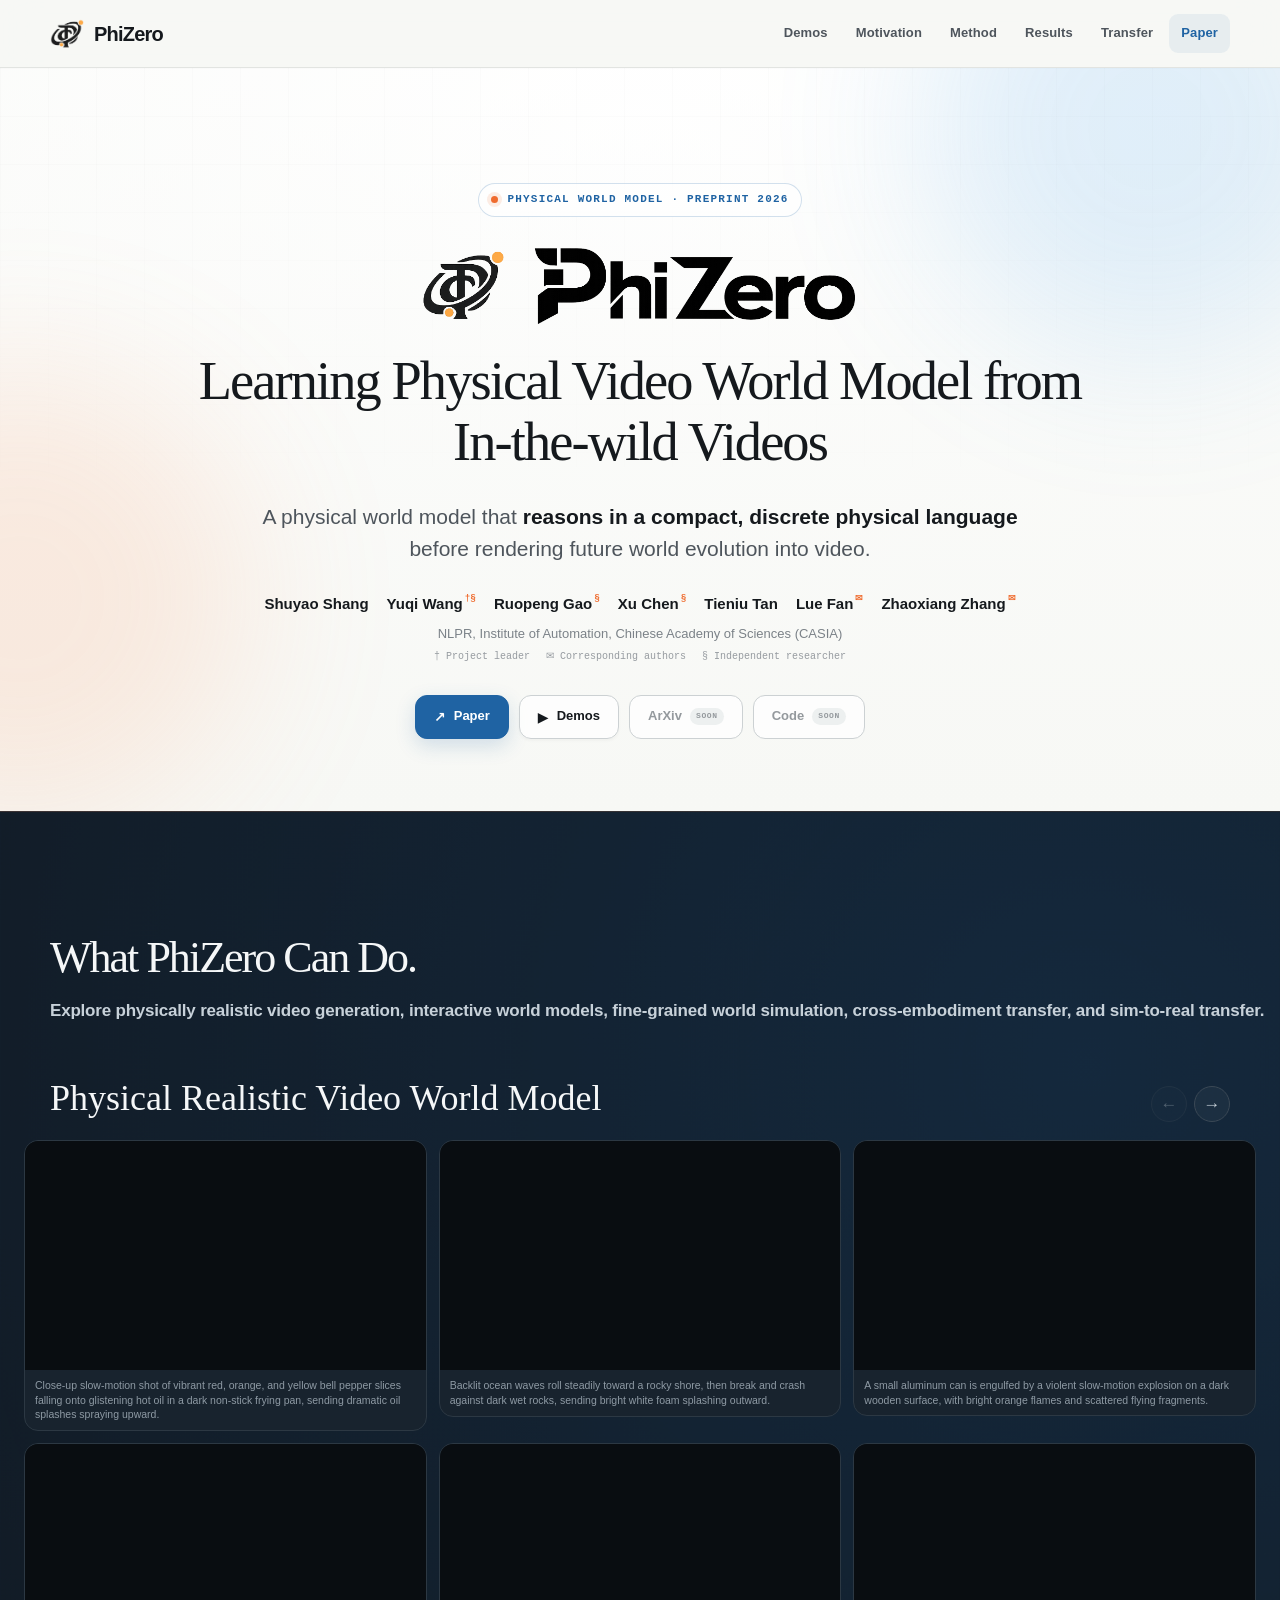
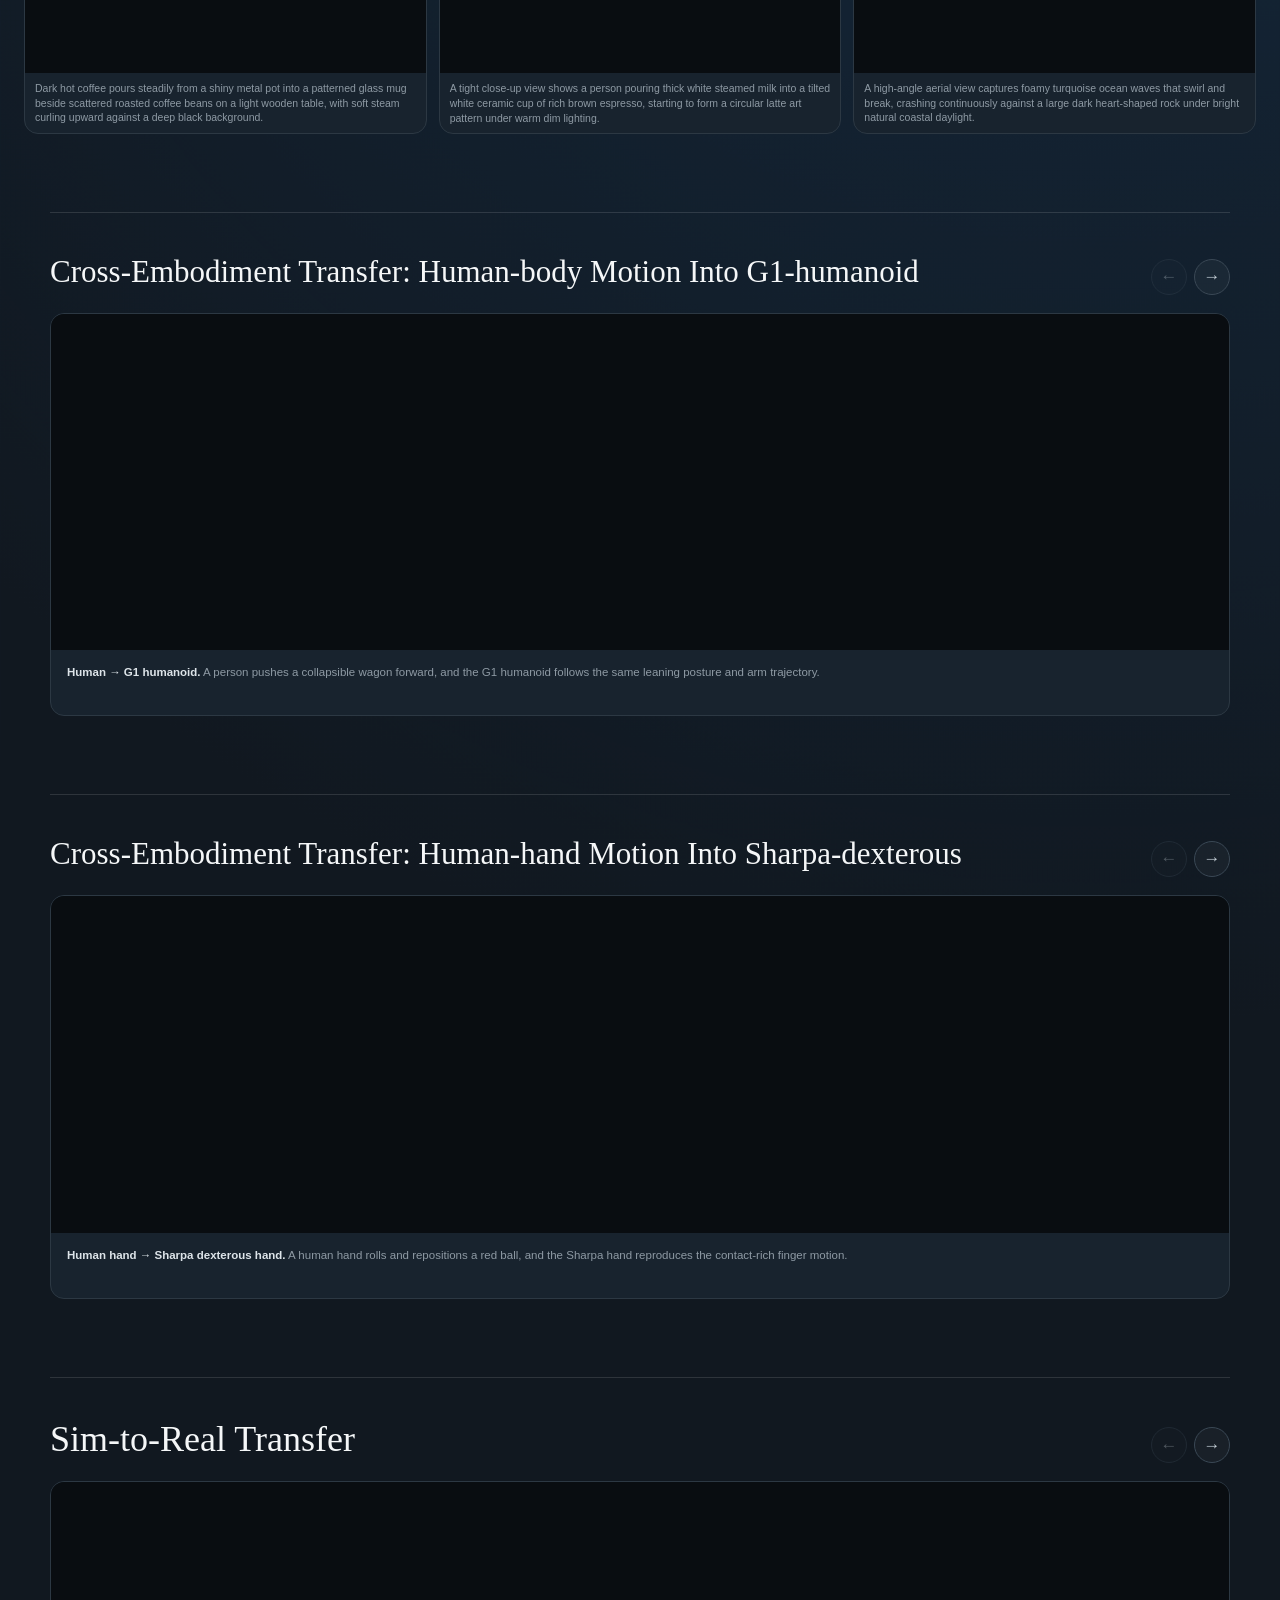
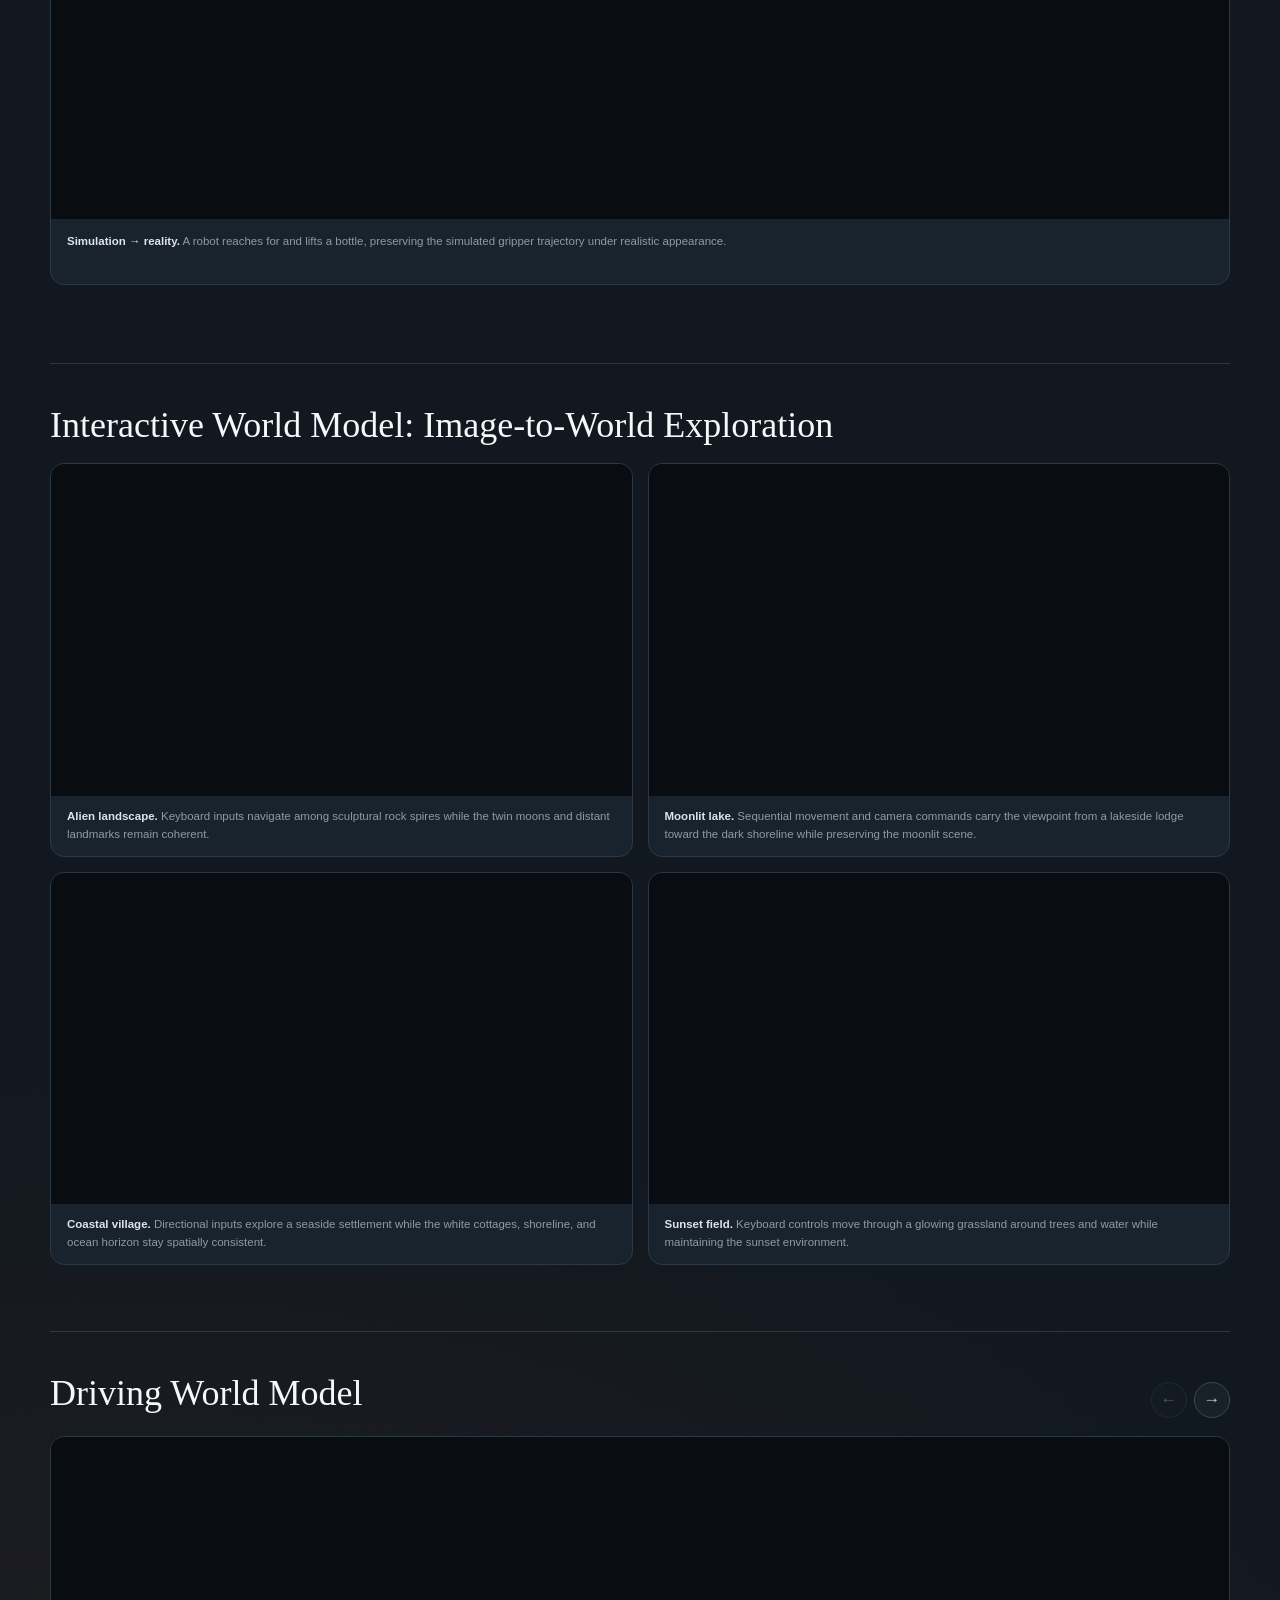
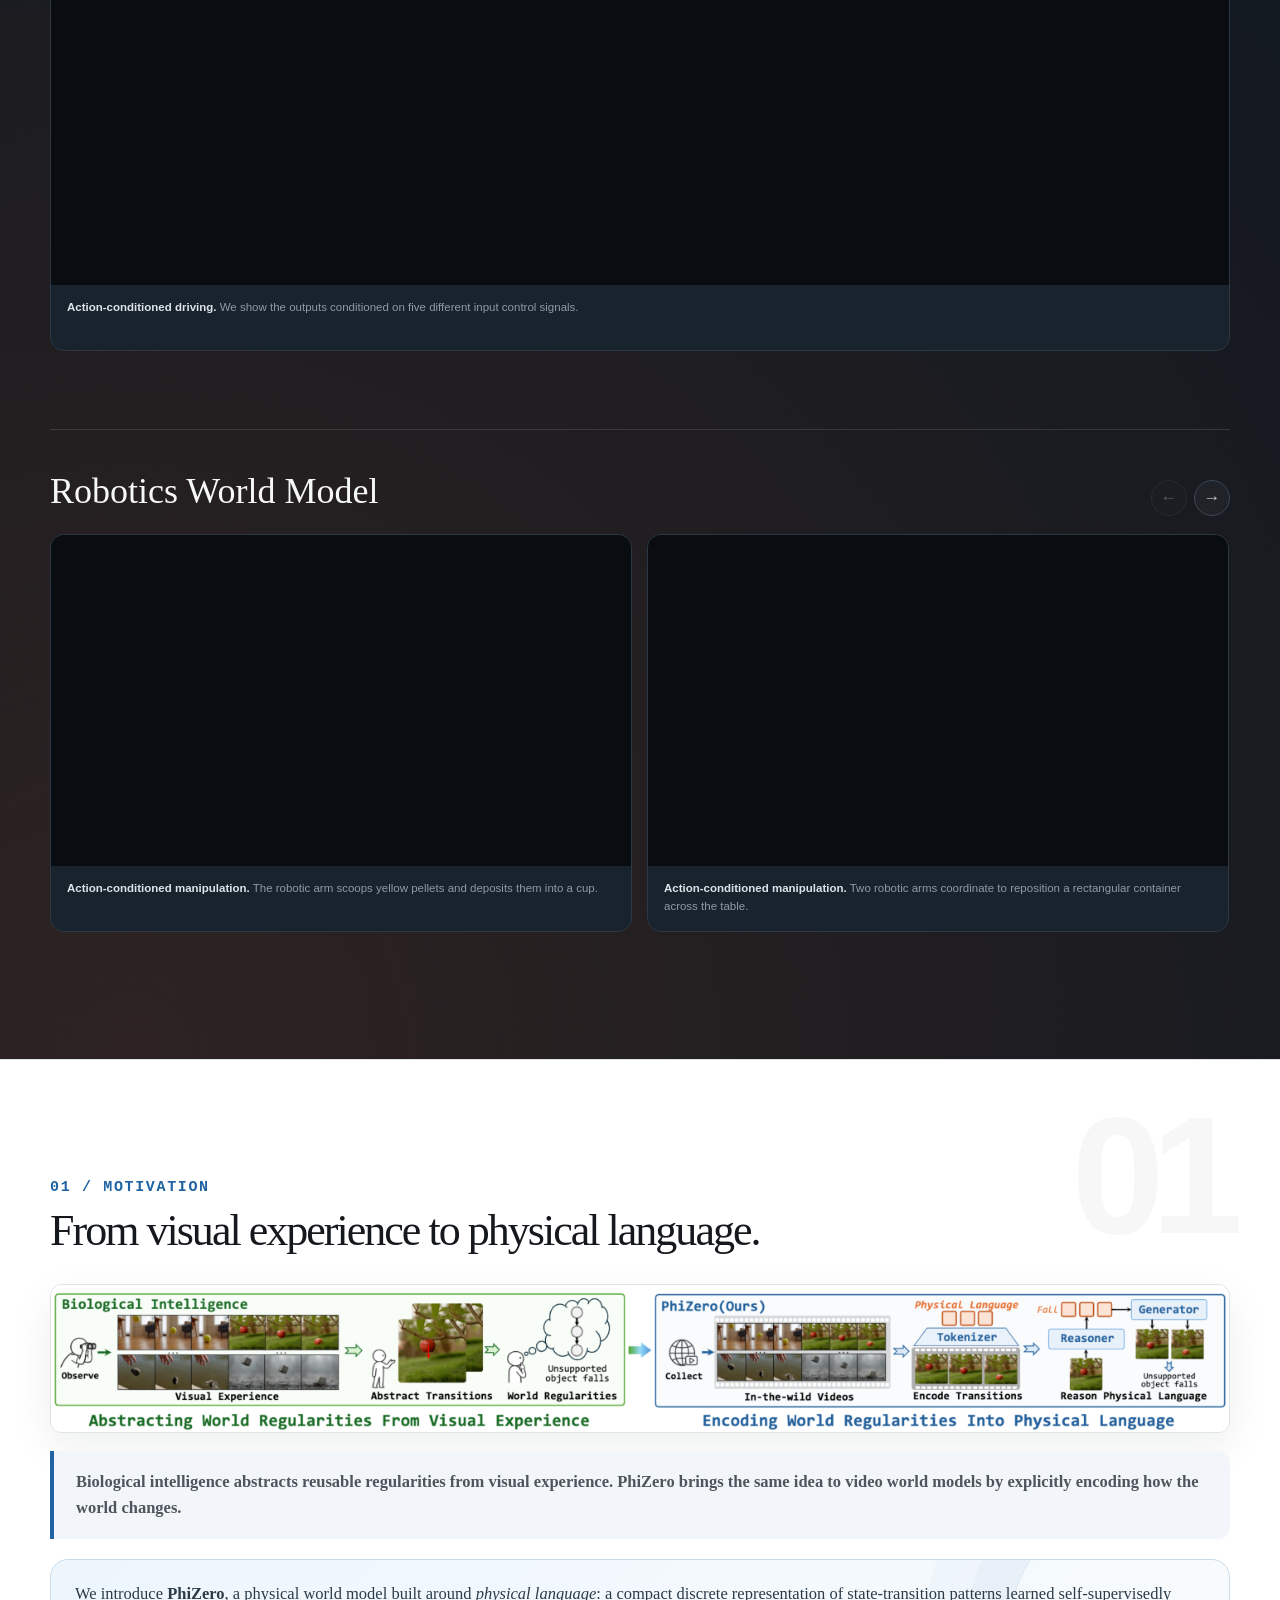
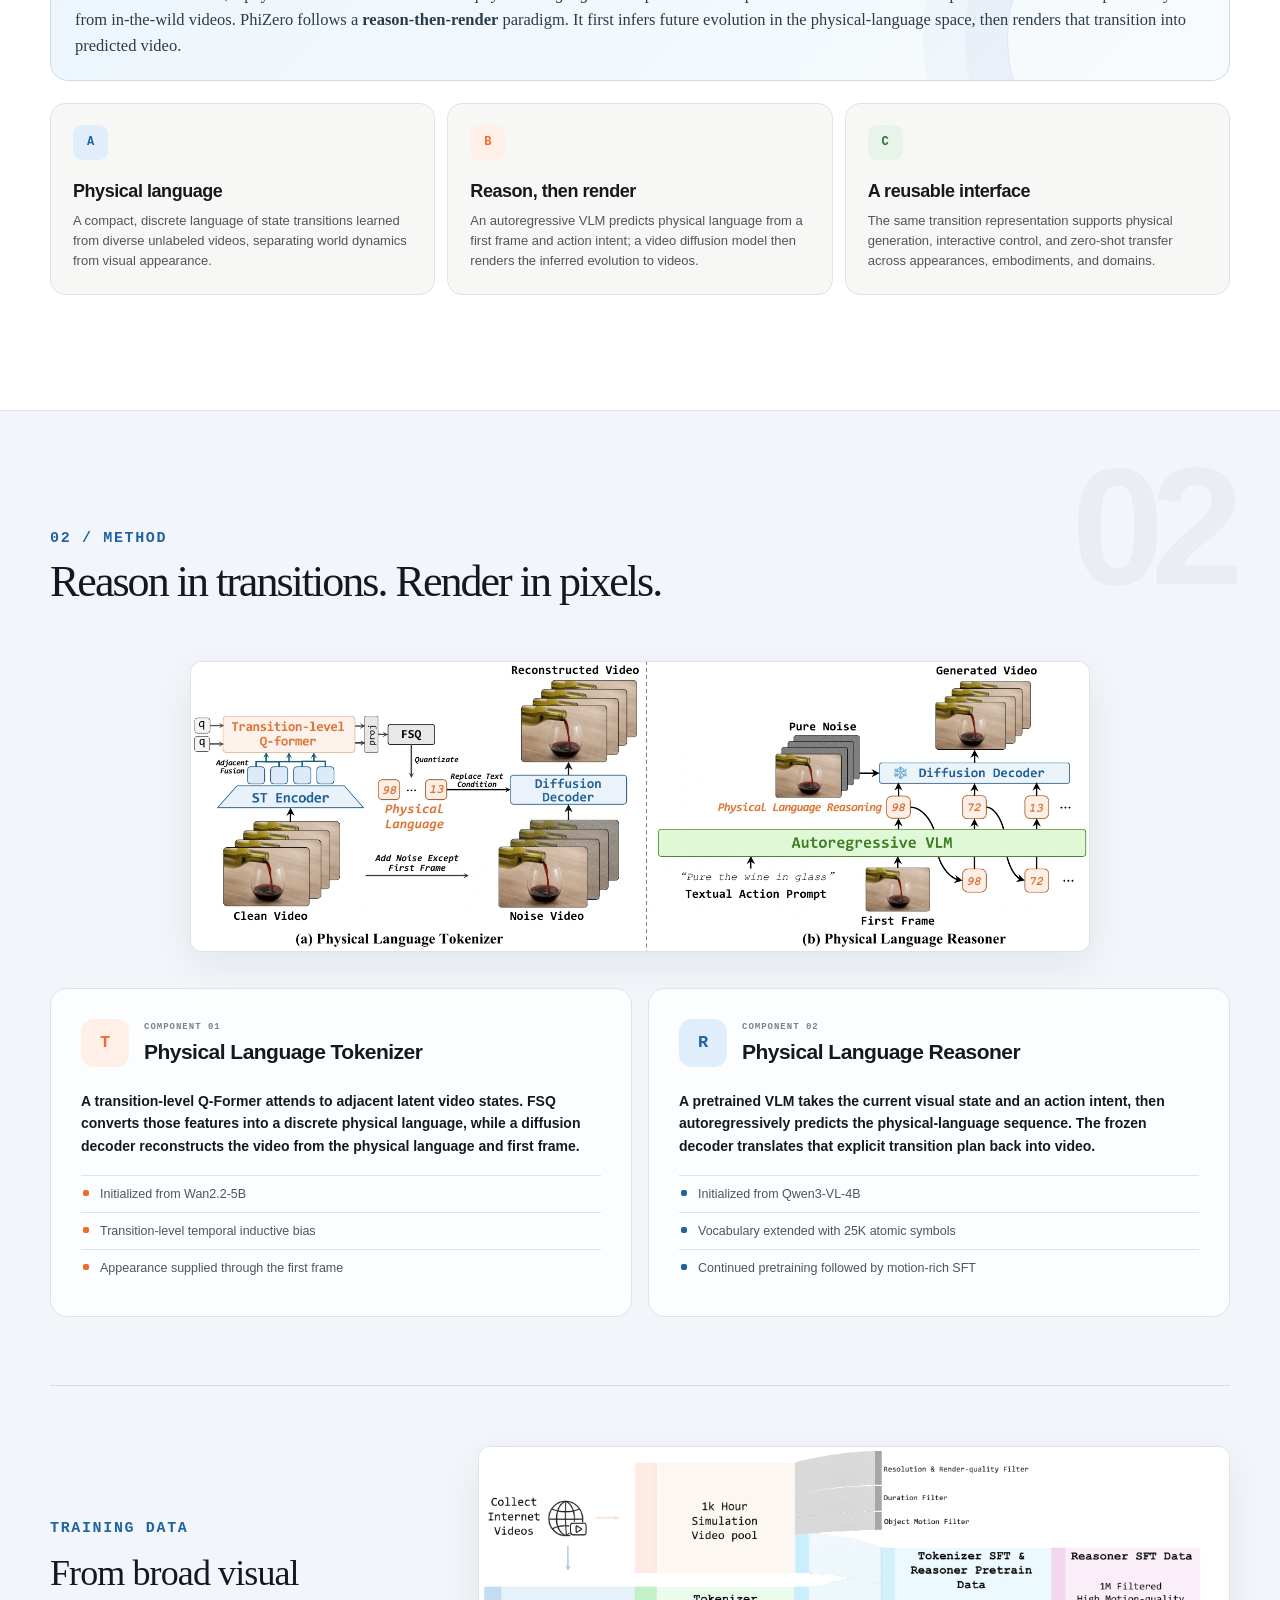
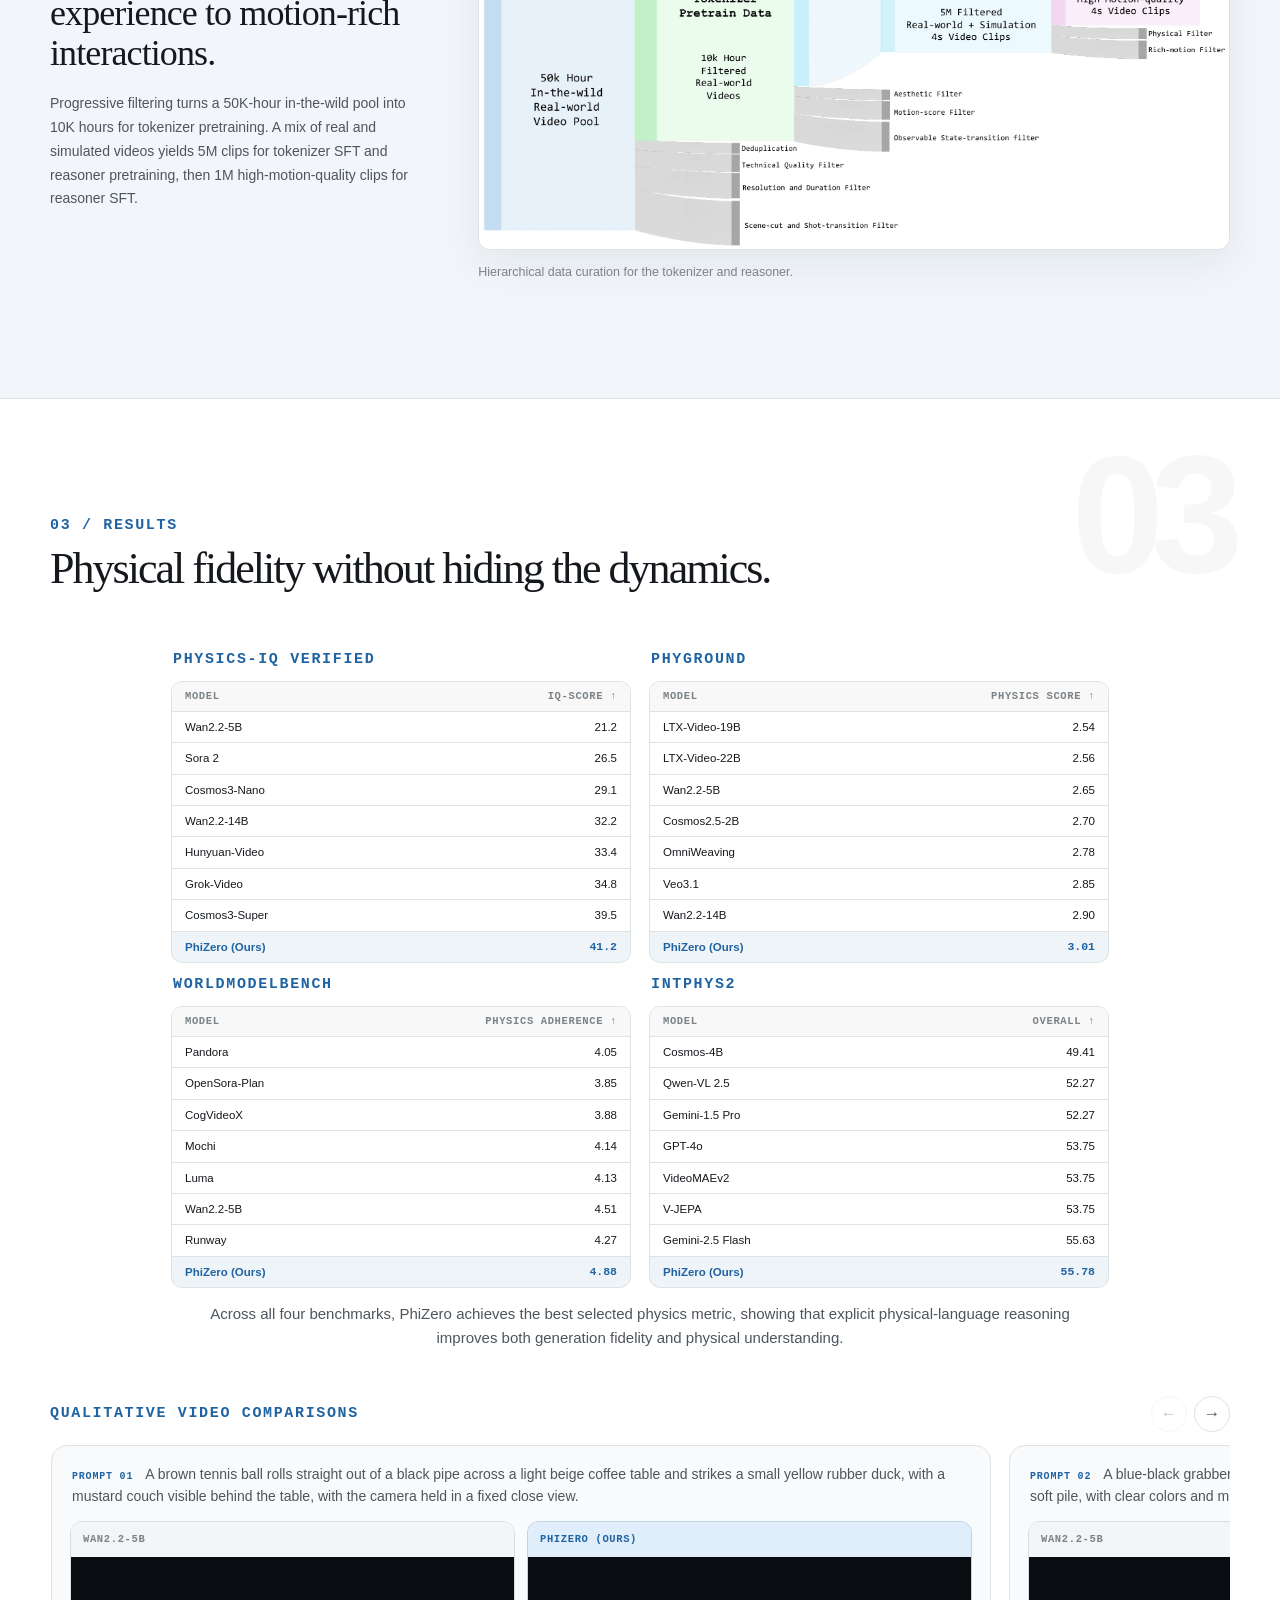
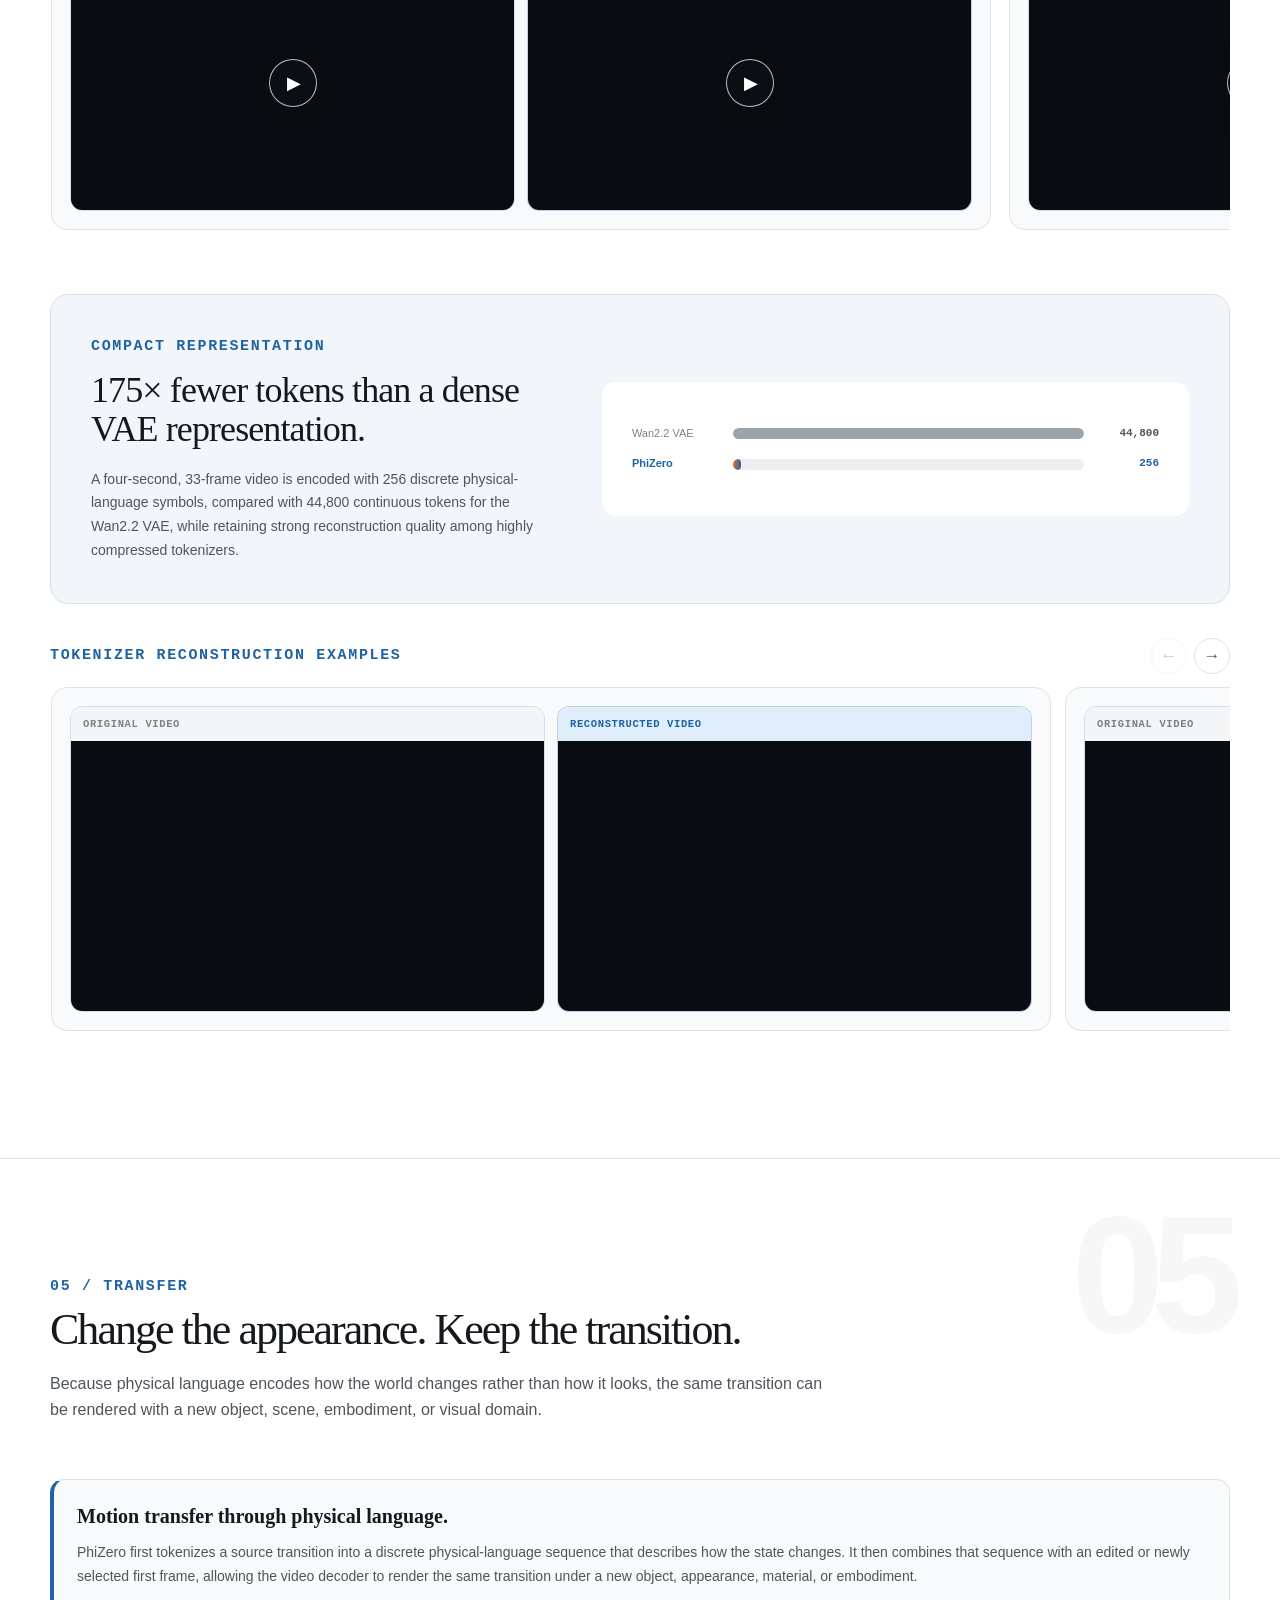
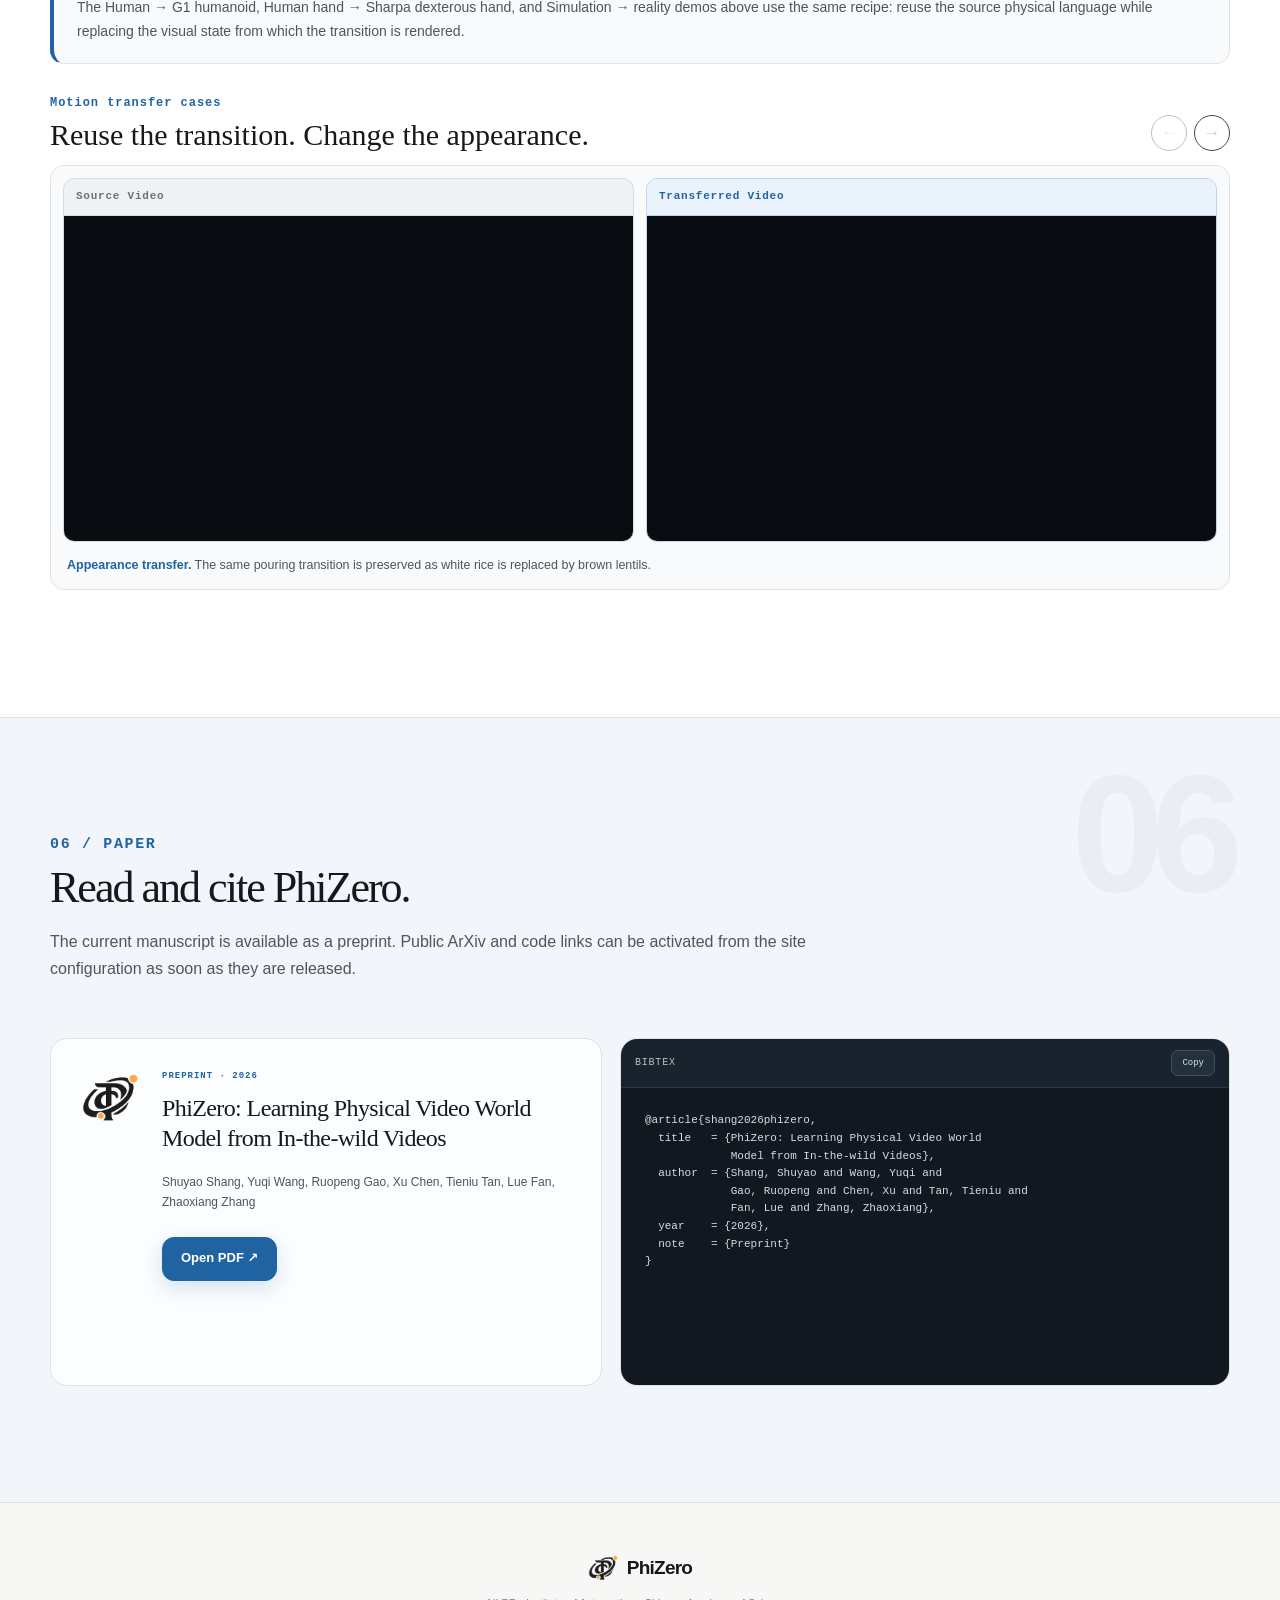
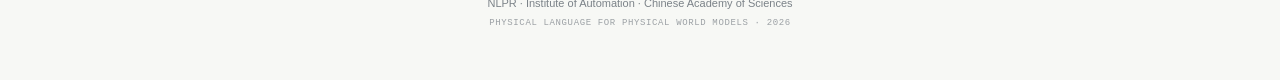
==== index.html @ 39f77fbd "Reorder embodiment transfer demos" ====
<!doctype html>
<html lang="en">
<head>
  <meta charset="utf-8" />
  <meta name="viewport" content="width=device-width, initial-scale=1" />
  <title>PhiZero — Learning Physical Video World Model from In-the-wild Videos</title>
  <meta name="description" content="PhiZero learns a compact physical language from in-the-wild videos, reasons about future world evolution, and renders it into video." />
  <meta name="theme-color" content="#f7f8f5" />
  <link rel="canonical" href="https://yaoyao-jpg.github.io/Phi-Zero/" />
  <meta property="og:title" content="PhiZero: Learning Physical Video World Model from In-the-wild Videos" />
  <meta property="og:description" content="A physical world model built around physical language." />
  <meta property="og:image" content="./assets/img/phizero/motivation.png" />
  <link rel="icon" type="image/png" sizes="32x32" href="./assets/img/phizero/favicon-32.png?v=2" />
  <link rel="shortcut icon" href="./assets/img/phizero/favicon-32.png?v=2" />
  <link rel="apple-touch-icon" sizes="180x180" href="./assets/img/phizero/apple-touch-icon.png?v=2" />
  <link rel="stylesheet" href="./assets/css/styles.css?v=20260730b" />
</head>
<body>

<div class="scroll-progress" aria-hidden="true"></div>

<nav class="nav" aria-label="Primary navigation">
  <a class="brand" href="#top" aria-label="PhiZero home">
    <img src="./assets/img/phizero/logo.png" alt="" />
    <span>PhiZero</span>
  </a>
  <button class="nav-toggle" type="button" aria-label="Open navigation" aria-expanded="false">
    <span></span><span></span>
  </button>
  <ul class="sections">
    <li><a href="#demos">Demos</a></li>
    <li><a href="#overview">Motivation</a></li>
    <li><a href="#method">Method</a></li>
    <li><a href="#results">Results</a></li>
    <li><a href="#transfer">Transfer</a></li>
    <li><a href="#paper">Paper</a></li>
  </ul>
</nav>

<main id="top">
  <header class="hero">
    <div class="hero-glow hero-glow-blue" aria-hidden="true"></div>
    <div class="hero-glow hero-glow-orange" aria-hidden="true"></div>
    <div class="hero-copy">
      <div class="eyebrow">
        <span class="eyebrow-dot"></span>
        Physical world model · Preprint 2026
      </div>
      <h1>
        <span class="hero-name">
          <img class="hero-symbol" src="./assets/img/phizero/logo.png" alt="" />
          <img class="hero-wordmark" src="./assets/img/phizero/wordmark.png" alt="PhiZero" />
        </span>
        <span class="hero-title">Learning Physical Video World Model from In-the-wild Videos</span>
      </h1>
      <p class="hero-deck">
        A physical world model that <strong>reasons in a compact, discrete physical language</strong>
        before rendering future world evolution into video.
      </p>

      <div class="authors" aria-label="Authors">
        <span>Shuyao Shang</span>
        <span>Yuqi Wang<sup>†§</sup></span>
        <span>Ruopeng Gao<sup>§</sup></span>
        <span>Xu Chen<sup>§</sup></span>
        <span>Tieniu Tan</span>
        <span>Lue Fan<sup>✉</sup></span>
        <span>Zhaoxiang Zhang<sup>✉</sup></span>
      </div>
      <div class="affiliation">NLPR, Institute of Automation, Chinese Academy of Sciences (CASIA)</div>
      <div class="author-notes"><span>† Project leader</span><span>✉ Corresponding authors</span><span>§ Independent researcher</span></div>

      <div class="hero-actions">
        <a class="button button-primary" href="./PhiZero.pdf" target="_blank" rel="noopener">
          <span class="button-icon">↗</span> Paper
        </a>
        <a class="button" href="#demos"><span class="button-icon">▶</span> Demos</a>
        <a class="button button-muted" data-cfg="ARXIV_URL" aria-disabled="true">
          ArXiv <span class="soon">Soon</span>
        </a>
        <a class="button button-muted" data-cfg="GITHUB_URL" aria-disabled="true">
          Code <span class="soon">Soon</span>
        </a>
      </div>
    </div>

  </header>

  <section id="overview" data-section="01">
    <div class="container">
      <div class="section-heading">
        <div>
          <div class="section-kicker">01 / Motivation</div>
          <h2>From visual experience to physical language.</h2>
        </div>
      </div>

      <figure class="paper-figure motivation-figure">
        <img src="./assets/img/phizero/motivation.png" alt="Biological intelligence abstracts world regularities from visual experience, while PhiZero learns physical language from in-the-wild videos" />
      </figure>

      <div class="motivation-copy-block">
        <p>
          <strong>Biological intelligence abstracts reusable regularities from visual experience.
          PhiZero brings the same idea to video world models by explicitly encoding how the world
          changes.</strong>
        </p>
      </div>

      <div class="abstract">
        <p>
          We introduce <strong>PhiZero</strong>, a physical world model built around
          <em>physical language</em>: a compact discrete representation of state-transition patterns
          learned self-supervisedly from in-the-wild videos. PhiZero follows a
          <strong>reason-then-render</strong> paradigm. It first infers future evolution in the
          physical-language space, then renders that transition into predicted video.
        </p>
      </div>

      <div class="contribution-grid">
        <article class="contribution">
          <span class="contribution-num">A</span>
          <h3>Physical language</h3>
          <p>
            A compact, discrete language of state transitions learned from diverse unlabeled videos,
            separating world dynamics from visual appearance.
          </p>
        </article>
        <article class="contribution">
          <span class="contribution-num">B</span>
          <h3>Reason, then render</h3>
          <p>
            An autoregressive VLM predicts physical language from a first frame and action intent;
            a video diffusion model then renders the inferred evolution to videos.
          </p>
        </article>
        <article class="contribution">
          <span class="contribution-num">C</span>
          <h3>A reusable interface</h3>
          <p>
            The same transition representation supports physical generation, interactive control,
            and zero-shot transfer across appearances, embodiments, and domains.
          </p>
        </article>
      </div>
    </div>
  </section>

  <section id="method" class="section-tinted" data-section="02">
    <div class="container">
      <div class="section-heading">
        <div>
          <div class="section-kicker">02 / Method</div>
          <h2>Reason in transitions. Render in pixels.</h2>
        </div>
      </div>

      <figure class="paper-figure wide-figure">
        <img loading="lazy" src="./assets/img/phizero/Pipeline.webp" alt="The PhiZero physical language tokenizer and reasoner pipeline" />
      </figure>

      <div class="method-grid">
        <article class="method-card">
          <div class="method-card-top">
            <div class="method-icon icon-orange">T</div>
            <div>
              <div class="method-label">Component 01</div>
              <h3>Physical Language Tokenizer</h3>
            </div>
          </div>
          <p>
            <strong>A transition-level Q-Former attends to adjacent latent video states. FSQ converts
            those features into a discrete physical language, while a diffusion decoder reconstructs
            the video from the physical language and first frame.</strong>
          </p>
          <ul>
            <li>Initialized from Wan2.2-5B</li>
            <li>Transition-level temporal inductive bias</li>
            <li>Appearance supplied through the first frame</li>
          </ul>
        </article>

        <article class="method-card">
          <div class="method-card-top">
            <div class="method-icon icon-blue">R</div>
            <div>
              <div class="method-label">Component 02</div>
              <h3>Physical Language Reasoner</h3>
            </div>
          </div>
          <p>
            <strong>A pretrained VLM takes the current visual state and an action intent, then
            autoregressively predicts the physical-language sequence. The frozen decoder translates
            that explicit transition plan back into video.</strong>
          </p>
          <ul>
            <li>Initialized from Qwen3-VL-4B</li>
            <li>Vocabulary extended with 25K atomic symbols</li>
            <li>Continued pretraining followed by motion-rich SFT</li>
          </ul>
        </article>
      </div>

      <div class="data-block">
        <div class="data-copy">
          <div class="section-kicker">Training data</div>
          <h3>From broad visual experience to motion-rich interactions.</h3>
          <p>
            Progressive filtering turns a 50K-hour in-the-wild pool into 10K hours for tokenizer
            pretraining. A mix of real and simulated videos yields 5M clips for tokenizer SFT and
            reasoner pretraining, then 1M high-motion-quality clips for reasoner SFT.
          </p>
        </div>
        <figure class="paper-figure">
          <img loading="lazy" src="./assets/img/phizero/Data.webp" alt="Hierarchical data curation pipeline" />
          <figcaption>Hierarchical data curation for the tokenizer and reasoner.</figcaption>
        </figure>
      </div>
    </div>
  </section>

  <section id="results" data-section="03">
    <div class="container">
      <div class="section-heading">
        <div>
          <div class="section-kicker">03 / Results</div>
          <h2>Physical fidelity without hiding the dynamics.</h2>
        </div>
      </div>

      <div class="benchmark-results">
        <div class="benchmark-grid">
          <div class="benchmark-card">
            <div class="section-kicker">Physics-IQ Verified</div>
            <div class="table-wrap">
              <table class="benchmark-table">
                <thead>
                  <tr><th>Model</th><th>IQ-Score ↑</th></tr>
                </thead>
                <tbody>
                  <tr><td>Wan2.2-5B</td><td>21.2</td></tr>
                  <tr><td>Sora 2</td><td>26.5</td></tr>
                  <tr><td>Cosmos3-Nano</td><td>29.1</td></tr>
                  <tr><td>Wan2.2-14B</td><td>32.2</td></tr>
                  <tr><td>Hunyuan-Video</td><td>33.4</td></tr>
                  <tr><td>Grok-Video</td><td>34.8</td></tr>
                  <tr><td>Cosmos3-Super</td><td>39.5</td></tr>
                  <tr class="ours"><td>PhiZero (Ours)</td><td>41.2</td></tr>
                </tbody>
              </table>
            </div>
          </div>

          <div class="benchmark-card">
            <div class="section-kicker">PhyGround</div>
            <div class="table-wrap">
              <table class="benchmark-table">
                <thead>
                  <tr><th>Model</th><th>Physics Score ↑</th></tr>
                </thead>
                <tbody>
                  <tr><td>LTX-Video-19B</td><td>2.54</td></tr>
                  <tr><td>LTX-Video-22B</td><td>2.56</td></tr>
                  <tr><td>Wan2.2-5B</td><td>2.65</td></tr>
                  <tr><td>Cosmos2.5-2B</td><td>2.70</td></tr>
                  <tr><td>OmniWeaving</td><td>2.78</td></tr>
                  <tr><td>Veo3.1</td><td>2.85</td></tr>
                  <tr><td>Wan2.2-14B</td><td>2.90</td></tr>
                  <tr class="ours"><td>PhiZero (Ours)</td><td>3.01</td></tr>
                </tbody>
              </table>
            </div>
          </div>

          <div class="benchmark-card">
            <div class="section-kicker">WorldModelBench</div>
            <div class="table-wrap">
              <table class="benchmark-table">
                <thead>
                  <tr><th>Model</th><th>Physics Adherence ↑</th></tr>
                </thead>
                <tbody>
                  <tr><td>Pandora</td><td>4.05</td></tr>
                  <tr><td>OpenSora-Plan</td><td>3.85</td></tr>
                  <tr><td>CogVideoX</td><td>3.88</td></tr>
                  <tr><td>Mochi</td><td>4.14</td></tr>
                  <tr><td>Luma</td><td>4.13</td></tr>
                  <tr><td>Wan2.2-5B</td><td>4.51</td></tr>
                  <tr><td>Runway</td><td>4.27</td></tr>
                  <tr class="ours"><td>PhiZero (Ours)</td><td>4.88</td></tr>
                </tbody>
              </table>
            </div>
          </div>

          <div class="benchmark-card">
            <div class="section-kicker">IntPhys2</div>
            <div class="table-wrap">
              <table class="benchmark-table">
                <thead>
                  <tr><th>Model</th><th>Overall ↑</th></tr>
                </thead>
                <tbody>
                  <tr><td>Cosmos-4B</td><td>49.41</td></tr>
                  <tr><td>Qwen-VL 2.5</td><td>52.27</td></tr>
                  <tr><td>Gemini-1.5 Pro</td><td>52.27</td></tr>
                  <tr><td>GPT-4o</td><td>53.75</td></tr>
                  <tr><td>VideoMAEv2</td><td>53.75</td></tr>
                  <tr><td>V-JEPA</td><td>53.75</td></tr>
                  <tr><td>Gemini-2.5 Flash</td><td>55.63</td></tr>
                  <tr class="ours"><td>PhiZero (Ours)</td><td>55.78</td></tr>
                </tbody>
              </table>
            </div>
          </div>
        </div>

        <p class="benchmark-note">
          Across all four benchmarks, PhiZero achieves the best selected physics metric, showing
          that explicit physical-language reasoning improves both generation fidelity and physical understanding.
        </p>
      </div>

      <div class="iq-carousel">
        <div class="iq-carousel-bar">
          <div class="section-kicker">Qualitative video comparisons</div>
          <div class="iq-carousel-controls" aria-label="Video comparison navigation">
            <button type="button" data-iq-direction="-1" aria-label="Previous comparison">←</button>
            <button type="button" data-iq-direction="1" aria-label="Next comparison">→</button>
          </div>
        </div>

        <div class="iq-comparison-list" role="region" aria-label="Physics-IQ video comparisons" tabindex="0">
        <article class="iq-comparison-item">
          <p class="iq-prompt">
            <span>Prompt 01</span>
            A brown tennis ball rolls straight out of a black pipe across a light beige coffee table
            and strikes a small yellow rubber duck, with a mustard couch visible behind the table,
            with the camera held in a fixed close view.
          </p>
          <div class="iq-video-pair">
            <figure class="iq-video">
              <figcaption>Wan2.2-5B</figcaption>
              <video muted playsinline preload="metadata">
                <source src="./assets/videos/phizero/iq-compare/case-01-wan.mp4" type="video/mp4" />
              </video>
            </figure>
            <figure class="iq-video iq-video-ours">
              <figcaption>PhiZero (Ours)</figcaption>
              <video muted playsinline preload="metadata">
                <source src="./assets/videos/phizero/iq-compare/case-01-phizero.mp4" type="video/mp4" />
              </video>
            </figure>
          </div>
        </article>

        <article class="iq-comparison-item">
          <p class="iq-prompt">
            <span>Prompt 02</span>
            A blue-black grabber holds a blue tennis ball over a mound of green kinetic sand on a
            wooden table, then releases the ball into the soft pile, with clear colors and minimal
            background clutter.
          </p>
          <div class="iq-video-pair">
            <figure class="iq-video">
              <figcaption>Wan2.2-5B</figcaption>
              <video muted playsinline preload="metadata">
                <source src="./assets/videos/phizero/iq-compare/case-02-wan.mp4" type="video/mp4" />
              </video>
            </figure>
            <figure class="iq-video iq-video-ours">
              <figcaption>PhiZero (Ours)</figcaption>
              <video muted playsinline preload="metadata">
                <source src="./assets/videos/phizero/iq-compare/case-02-phizero.mp4" type="video/mp4" />
              </video>
            </figure>
          </div>
        </article>

        <article class="iq-comparison-item">
          <p class="iq-prompt">
            <span>Prompt 03</span>
            A yellow tennis ball rolls from a black pipe onto a simple cardboard ramp propped by a
            blue block on a light wooden table against a plain wall, in a bright indoor tabletop setup.
          </p>
          <div class="iq-video-pair">
            <figure class="iq-video">
              <figcaption>Wan2.2-5B</figcaption>
              <video muted playsinline preload="metadata">
                <source src="./assets/videos/phizero/iq-compare/case-03-wan.mp4" type="video/mp4" />
              </video>
            </figure>
            <figure class="iq-video iq-video-ours">
              <figcaption>PhiZero (Ours)</figcaption>
              <video muted playsinline preload="metadata">
                <source src="./assets/videos/phizero/iq-compare/case-03-phizero.mp4" type="video/mp4" />
              </video>
            </figure>
          </div>
        </article>

        <article class="iq-comparison-item">
          <p class="iq-prompt">
            <span>Prompt 04</span>
            A row of colorful wooden blocks stands on a wooden table beside a black platform, where
            a rotating wooden stick swings clockwise and knocks the first block, with clear colors
            and minimal background clutter.
          </p>
          <div class="iq-video-pair">
            <figure class="iq-video">
              <figcaption>Wan2.2-5B</figcaption>
              <video muted playsinline preload="metadata">
                <source src="./assets/videos/phizero/iq-compare/case-04-wan.mp4" type="video/mp4" />
              </video>
            </figure>
            <figure class="iq-video iq-video-ours">
              <figcaption>PhiZero (Ours)</figcaption>
              <video muted playsinline preload="metadata">
                <source src="./assets/videos/phizero/iq-compare/case-04-phizero.mp4" type="video/mp4" />
              </video>
            </figure>
          </div>
        </article>

        <article class="iq-comparison-item">
          <p class="iq-prompt">
            <span>Prompt 05</span>
            A yellow mug and a blue rectangular block rotate together around the center of a black
            platform while a spotlight projects their large shadows onto the wall, with the camera
            held in a fixed close view.
          </p>
          <div class="iq-video-pair">
            <figure class="iq-video">
              <figcaption>Wan2.2-5B</figcaption>
              <video muted playsinline preload="metadata">
                <source src="./assets/videos/phizero/iq-compare/case-05-wan.mp4" type="video/mp4" />
              </video>
            </figure>
            <figure class="iq-video iq-video-ours">
              <figcaption>PhiZero (Ours)</figcaption>
              <video muted playsinline preload="metadata">
                <source src="./assets/videos/phizero/iq-compare/case-05-phizero.mp4" type="video/mp4" />
              </video>
            </figure>
          </div>
        </article>

        <article class="iq-comparison-item">
          <p class="iq-prompt">
            <span>Prompt 06</span>
            A clear acrylic box suspended from an orange cord lowers over a tennis ball with a smiley
            face on a wooden table, covering it from view, with the camera held in a fixed close view.
          </p>
          <div class="iq-video-pair">
            <figure class="iq-video">
              <figcaption>Wan2.2-5B</figcaption>
              <video muted playsinline preload="metadata">
                <source src="./assets/videos/phizero/iq-compare/case-06-wan.mp4" type="video/mp4" />
              </video>
            </figure>
            <figure class="iq-video iq-video-ours">
              <figcaption>PhiZero (Ours)</figcaption>
              <video muted playsinline preload="metadata">
                <source src="./assets/videos/phizero/iq-compare/case-06-phizero.mp4" type="video/mp4" />
              </video>
            </figure>
          </div>
        </article>

        <article class="iq-comparison-item">
          <p class="iq-prompt">
            <span>Prompt 07</span>
            A tennis ball hanging in front of a mirror is slowly lowered, while the mirror creates a
            second reflected ball beside it in the frame, with the camera held in a fixed close view.
          </p>
          <div class="iq-video-pair">
            <figure class="iq-video">
              <figcaption>Wan2.2-5B</figcaption>
              <video muted playsinline preload="metadata">
                <source src="./assets/videos/phizero/iq-compare/case-07-wan.mp4" type="video/mp4" />
              </video>
            </figure>
            <figure class="iq-video iq-video-ours">
              <figcaption>PhiZero (Ours)</figcaption>
              <video muted playsinline preload="metadata">
                <source src="./assets/videos/phizero/iq-compare/case-07-phizero.mp4" type="video/mp4" />
              </video>
            </figure>
          </div>
        </article>
        </div>
      </div>

      <div class="tokenizer-result">
        <div>
          <div class="section-kicker">Compact representation</div>
          <h3>175× fewer tokens than a dense VAE representation.</h3>
          <p>
            A four-second, 33-frame video is encoded with 256 discrete physical-language symbols,
            compared with 44,800 continuous tokens for the Wan2.2 VAE, while retaining strong
            reconstruction quality among highly compressed tokenizers.
          </p>
        </div>
        <div class="token-ratio" aria-label="Token comparison">
          <div class="ratio-row">
            <span>Wan2.2 VAE</span><div class="ratio-track"><i style="width:100%"></i></div><strong>44,800</strong>
          </div>
          <div class="ratio-row ratio-ours">
            <span>PhiZero</span><div class="ratio-track"><i style="width:1.2%"></i></div><strong>256</strong>
          </div>
        </div>
      </div>

      <div class="recon-carousel">
        <div class="recon-carousel-bar">
          <div class="section-kicker">Tokenizer reconstruction examples</div>
          <div class="recon-carousel-controls" aria-label="Reconstruction video navigation">
            <button type="button" data-recon-direction="-1" aria-label="Previous reconstruction">←</button>
            <button type="button" data-recon-direction="1" aria-label="Next reconstruction">→</button>
          </div>
        </div>
        <div class="recon-video-list" role="region" aria-label="Original and reconstructed video examples" tabindex="0">
          <article class="recon-video-card">
            <div class="recon-video-pair">
              <figure class="recon-video">
                <figcaption>Original Video</figcaption>
                <video muted playsinline preload="auto">
                  <source src="./assets/videos/phizero/recon/recon-01-original.mp4" type="video/mp4" />
                </video>
              </figure>
              <figure class="recon-video recon-video-output">
                <figcaption>Reconstructed Video</figcaption>
                <video muted playsinline preload="auto">
                  <source src="./assets/videos/phizero/recon/recon-01-reconstructed.mp4" type="video/mp4" />
                </video>
              </figure>
            </div>
          </article>
          <article class="recon-video-card">
            <div class="recon-video-pair">
              <figure class="recon-video">
                <figcaption>Original Video</figcaption>
                <video muted playsinline preload="auto">
                  <source src="./assets/videos/phizero/recon/recon-02-original.mp4" type="video/mp4" />
                </video>
              </figure>
              <figure class="recon-video recon-video-output">
                <figcaption>Reconstructed Video</figcaption>
                <video muted playsinline preload="auto">
                  <source src="./assets/videos/phizero/recon/recon-02-reconstructed.mp4" type="video/mp4" />
                </video>
              </figure>
            </div>
          </article>
          <article class="recon-video-card">
            <div class="recon-video-pair">
              <figure class="recon-video">
                <figcaption>Original Video</figcaption>
                <video muted playsinline preload="auto">
                  <source src="./assets/videos/phizero/recon/recon-03-original.mp4" type="video/mp4" />
                </video>
              </figure>
              <figure class="recon-video recon-video-output">
                <figcaption>Reconstructed Video</figcaption>
                <video muted playsinline preload="auto">
                  <source src="./assets/videos/phizero/recon/recon-03-reconstructed.mp4" type="video/mp4" />
                </video>
              </figure>
            </div>
          </article>
          <article class="recon-video-card">
            <div class="recon-video-pair">
              <figure class="recon-video">
                <figcaption>Original Video</figcaption>
                <video muted playsinline preload="auto">
                  <source src="./assets/videos/phizero/recon/recon-04-original.mp4" type="video/mp4" />
                </video>
              </figure>
              <figure class="recon-video recon-video-output">
                <figcaption>Reconstructed Video</figcaption>
                <video muted playsinline preload="auto">
                  <source src="./assets/videos/phizero/recon/recon-04-reconstructed.mp4" type="video/mp4" />
                </video>
              </figure>
            </div>
          </article>
        </div>
      </div>
    </div>
  </section>

  <section id="demos" class="section-dark">
    <div class="container">
      <div class="section-heading">
        <div>
          <h2>What PhiZero Can Do.</h2>
        </div>
        <p><strong>Explore physically realistic video generation, interactive world models, fine-grained world simulation, cross-embodiment transfer, and sim-to-real transfer.</strong></p>
      </div>

      <div id="demo-generation" class="demo-panel">
        <div class="application-heading"><h3>Physical Realistic Video World Model</h3></div>
        <div class="video-grid video-grid-standard application-video-list generation-page-list">
          <div class="generation-page" aria-label="Physical generation examples 1 to 6">
            <figure class="video-card">
              <video muted loop playsinline preload="metadata">
                <source src="./assets/videos/phizero/generated-video/wisa_000069_processed.mp4" type="video/mp4" />
              </video>
              <figcaption>Close-up slow-motion shot of vibrant red, orange, and yellow bell pepper slices falling onto glistening hot oil in a dark non-stick frying pan, sending dramatic oil splashes spraying upward.</figcaption>
            </figure>
            <figure class="video-card">
              <video muted loop playsinline preload="metadata">
                <source src="./assets/videos/phizero/generated-video/longvideogen_000030_processed.mp4" type="video/mp4" />
              </video>
              <figcaption>Backlit ocean waves roll steadily toward a rocky shore, then break and crash against dark wet rocks, sending bright white foam splashing outward.</figcaption>
            </figure>
            <figure class="video-card">
              <video muted loop playsinline preload="metadata">
                <source src="./assets/videos/phizero/generated-video/wisa_000217_processed.mp4" type="video/mp4" />
              </video>
              <figcaption>A small aluminum can is engulfed by a violent slow-motion explosion on a dark wooden surface, with bright orange flames and scattered flying fragments.</figcaption>
            </figure>
            <figure class="video-card">
              <video muted loop playsinline preload="metadata">
                <source src="./assets/videos/phizero/generated-video/longvideogen_000480_processed.mp4" type="video/mp4" />
              </video>
              <figcaption>Dark hot coffee pours steadily from a shiny metal pot into a patterned glass mug beside scattered roasted coffee beans on a light wooden table, with soft steam curling upward against a deep black background.</figcaption>
            </figure>
            <figure class="video-card">
              <video muted loop playsinline preload="metadata">
                <source src="./assets/videos/phizero/generated-video/wisa_000885_processed.mp4" type="video/mp4" />
              </video>
              <figcaption>A tight close-up view shows a person pouring thick white steamed milk into a tilted white ceramic cup of rich brown espresso, starting to form a circular latte art pattern under warm dim lighting.</figcaption>
            </figure>
            <figure class="video-card">
              <video muted loop playsinline preload="metadata">
                <source src="./assets/videos/phizero/generated-video/longvideogen_000514_processed.mp4" type="video/mp4" />
              </video>
              <figcaption>A high-angle aerial view captures foamy turquoise ocean waves that swirl and break, crashing continuously against a large dark heart-shaped rock under bright natural coastal daylight.</figcaption>
            </figure>
          </div>

          <div class="generation-page" aria-label="Physical generation examples 7 to 12">
            <figure class="video-card">
              <video muted loop playsinline preload="metadata">
                <source src="./assets/videos/phizero/generated-video/wisa_000882_processed.mp4" type="video/mp4" />
              </video>
              <figcaption>A person pours frothy steamed milk from a polished stainless steel pitcher into a ceramic coffee cup, crafting intricate swirling layered latte art atop rich brown espresso.</figcaption>
            </figure>
            <figure class="video-card">
              <video muted loop playsinline preload="metadata">
                <source src="./assets/videos/phizero/generated-video/longvideogen_000499_processed.mp4" type="video/mp4" />
              </video>
              <figcaption>A dark bottle appears beside burning charcoal in a metal fire pit as bright golden flames surge and twist upward against a deep dark background.</figcaption>
            </figure>
            <figure class="video-card">
              <video muted loop playsinline preload="metadata">
                <source src="./assets/videos/phizero/generated-video/longvideogen_000078_processed.mp4" type="video/mp4" />
              </video>
              <figcaption>A fanned, partially sliced pale white onion falls and bounces on a wet brown surface in slow motion, sending glistening water droplets splashing upward against a softly blurred muted gray background.</figcaption>
            </figure>
            <figure class="video-card">
              <video muted loop playsinline preload="metadata">
                <source src="./assets/videos/phizero/generated-video/longvideogen_000532_processed.mp4" type="video/mp4" />
              </video>
              <figcaption>A large frothy ocean wave surges and crashes forcefully against jagged brown coastal rocks, sending bright white spray bursting high above the shore.</figcaption>
            </figure>
            <figure class="video-card">
              <video muted loop playsinline preload="metadata">
                <source src="./assets/videos/phizero/generated-video/longvideogen_000280_processed.mp4" type="video/mp4" />
              </video>
              <figcaption>A silhouetted person stands in calm golden lake water at sunset, then raises both arms to send glowing, backlit water splashes upward against a warm orange sky.</figcaption>
            </figure>
            <figure class="video-card">
              <video muted loop playsinline preload="metadata">
                <source src="./assets/videos/phizero/generated-video/longvideogen_000953_processed.mp4" type="video/mp4" />
              </video>
              <figcaption>A stream of light-brown coffee pours from an off-screen container into a clear glass mug resting on a white saucer atop a light wooden table, lit by soft warm ambient light.</figcaption>
            </figure>
          </div>

          <div class="generation-page" aria-label="Physical generation examples 13 to 18">
            <figure class="video-card">
              <video muted loop playsinline preload="metadata">
                <source src="./assets/videos/phizero/generated-video/longvideogen_000664_processed.mp4" type="video/mp4" />
              </video>
              <figcaption>A turquoise ocean wave rises and breaks toward the camera at golden sunset, its foamy crest spreading across the frame.</figcaption>
            </figure>
            <figure class="video-card">
              <video muted loop playsinline preload="metadata">
                <source src="./assets/videos/phizero/generated-video/longvideogen_000086_processed.mp4" type="video/mp4" />
              </video>
              <figcaption>A pre-sliced whole orange bursts apart in slow motion, sending bright orange juice splashing outward as its segments spread across a smooth, vibrant monochromatic orange surface.</figcaption>
            </figure>
            <figure class="video-card">
              <video muted loop playsinline preload="metadata">
                <source src="./assets/videos/phizero/generated-video/longvideogen_000290_processed.mp4" type="video/mp4" />
              </video>
              <figcaption>Multiple glossy red apples bounce and roll across a wet dark wooden surface, sending tiny water droplets splashing upward against a warm rustic wooden background in smooth slow motion.</figcaption>
            </figure>
            <figure class="video-card">
              <video muted loop playsinline preload="metadata">
                <source src="./assets/videos/phizero/generated-video/longvideogen_000761_processed.mp4" type="video/mp4" />
              </video>
              <figcaption>A close-up slow-motion shot captures a dark liquid splash, with a central jet, scattered droplets, and spreading ripples against a softly blurred pale background.</figcaption>
            </figure>
            <figure class="video-card">
              <video muted loop playsinline preload="metadata">
                <source src="./assets/videos/phizero/generated-video/longvideogen_000635_processed.mp4" type="video/mp4" />
              </video>
              <figcaption>Several whole vegetables drop into a stainless steel pot of water, sending bright energetic splashes upward on a rustic wooden countertop.</figcaption>
            </figure>
            <figure class="video-card">
              <video muted loop playsinline preload="metadata">
                <source src="./assets/videos/phizero/generated-video/longvideogen_000096_processed.mp4" type="video/mp4" />
              </video>
              <figcaption>Turbulent ocean waves crash against dark coastal boulders and break onto a shallow sandy shore under a bright cloudless blue sky, sending bright white foam and water splashes into the air.</figcaption>
            </figure>
          </div>
        </div>
      </div>

      <div id="demo-body-transfer" class="demo-panel single-video-panel">
        <div class="application-heading"><h3>Cross-Embodiment Transfer: Human-body Motion Into G1-humanoid</h3></div>
        <div class="video-grid application-video-list">
          <figure class="video-card">
            <video muted loop playsinline preload="metadata">
              <source src="./assets/videos/phizero/body2humanoid_2.mp4#t=0.1" type="video/mp4" />
            </video>
            <figcaption><strong>Human → G1 humanoid.</strong> A person pushes a collapsible wagon forward, and the G1 humanoid follows the same leaning posture and arm trajectory.</figcaption>
          </figure>
          <figure class="video-card">
            <video muted loop playsinline preload="metadata">
              <source src="./assets/videos/phizero/body2humanoid_4.mp4#t=0.1" type="video/mp4" />
            </video>
            <figcaption><strong>Human → G1 humanoid.</strong> A low crawling motion across outdoor steps is retargeted to the G1 humanoid while preserving the coordinated whole-body pose.</figcaption>
          </figure>
          <figure class="video-card">
            <video muted loop playsinline preload="metadata">
              <source src="./assets/videos/phizero/body2humanoid_3.mp4#t=0.1" type="video/mp4" />
            </video>
            <figcaption><strong>Human → G1 humanoid.</strong> A person manipulates a large black storage case on a table, and the G1 humanoid reproduces the upper-body interaction.</figcaption>
          </figure>
          <figure class="video-card">
            <video muted loop playsinline preload="metadata">
              <source src="./assets/videos/phizero/body2humanoid_1.mp4#t=0.1" type="video/mp4" />
            </video>
            <figcaption><strong>Human → G1 humanoid.</strong> A person lifts a white basket from the table, and PhiZero transfers the coordinated whole-body motion to a G1 humanoid.</figcaption>
          </figure>
        </div>
      </div>

      <div id="demo-hand-transfer" class="demo-panel single-video-panel">
        <div class="application-heading"><h3>Cross-Embodiment Transfer: Human-hand Motion Into Sharpa-dexterous</h3></div>
        <div class="video-grid application-video-list">
          <figure class="video-card">
            <video muted loop playsinline preload="metadata">
              <source src="./assets/videos/phizero/hand2dex_3.mp4#t=0.1" type="video/mp4" />
            </video>
            <figcaption><strong>Human hand → Sharpa dexterous hand.</strong> A human hand rolls and repositions a red ball, and the Sharpa hand reproduces the contact-rich finger motion.</figcaption>
          </figure>
          <figure class="video-card">
            <video muted loop playsinline preload="metadata">
              <source src="./assets/videos/phizero/hand2dex_2.mp4#t=0.1" type="video/mp4" />
            </video>
            <figcaption><strong>Human hand → Sharpa dexterous hand.</strong> A human hand grips and lifts a yellow bowl by its rim, transferring the grasp and wrist trajectory to the Sharpa hand.</figcaption>
          </figure>
          <figure class="video-card">
            <video muted loop playsinline preload="metadata">
              <source src="./assets/videos/phizero/hand2dex_1.mp4#t=0.1" type="video/mp4" />
            </video>
            <figcaption><strong>Human hand → Sharpa dexterous hand.</strong> A human hand grasps and lifts a turquoise tool, and PhiZero transfers the fine-grained finger and wrist motion to the Sharpa dexterous hand.</figcaption>
          </figure>
        </div>
      </div>

      <div id="demo-sim2real" class="demo-panel single-video-panel">
        <div class="application-heading"><h3>Sim-to-Real Transfer</h3></div>
        <div class="video-grid application-video-list">
          <figure class="video-card">
            <video muted loop playsinline preload="metadata">
              <source src="./assets/videos/phizero/sim2real_2.mp4#t=0.1" type="video/mp4" />
            </video>
            <figcaption><strong>Simulation → reality.</strong> A robot reaches for and lifts a bottle, preserving the simulated gripper trajectory under realistic appearance.</figcaption>
          </figure>
          <figure class="video-card">
            <video muted loop playsinline preload="metadata">
              <source src="./assets/videos/phizero/sim2real_1.mp4#t=0.1" type="video/mp4" />
            </video>
            <figcaption><strong>Simulation → reality.</strong> A robot picks up a bottle and places it into a basket, transferring the simulated interaction into a realistic scene.</figcaption>
          </figure>
          <figure class="video-card">
            <video muted loop playsinline preload="metadata">
              <source src="./assets/videos/phizero/sim2real_3.mp4#t=0.1" type="video/mp4" />
            </video>
            <figcaption><strong>Simulation → reality.</strong> A robot moves a small object toward a bowl while the simulated manipulation is rendered in a realistic workspace.</figcaption>
          </figure>
        </div>
      </div>

      <div id="demo-interactive" class="demo-panel">
        <div class="application-heading"><h3>Interactive World Model: Image-to-World Exploration</h3></div>
        <div class="video-grid video-grid-standard application-video-list">
          <figure class="video-card">
            <video muted loop playsinline preload="metadata">
              <source src="./assets/videos/phizero/interactive_alien.mp4#t=0.1" type="video/mp4" />
            </video>
            <figcaption><strong>Alien landscape.</strong> Keyboard inputs navigate among sculptural rock spires while the twin moons and distant landmarks remain coherent.</figcaption>
          </figure>
          <figure class="video-card">
            <video muted loop playsinline preload="metadata">
              <source src="./assets/videos/phizero/interactive_moonlake.mp4#t=0.1" type="video/mp4" />
            </video>
            <figcaption><strong>Moonlit lake.</strong> Sequential movement and camera commands carry the viewpoint from a lakeside lodge toward the dark shoreline while preserving the moonlit scene.</figcaption>
          </figure>
          <figure class="video-card">
            <video muted loop playsinline preload="metadata">
              <source src="./assets/videos/phizero/interactive_coast.mp4#t=0.1" type="video/mp4" />
            </video>
            <figcaption><strong>Coastal village.</strong> Directional inputs explore a seaside settlement while the white cottages, shoreline, and ocean horizon stay spatially consistent.</figcaption>
          </figure>
          <figure class="video-card">
            <video muted loop playsinline preload="metadata">
              <source src="./assets/videos/phizero/interactive_sunset.mp4#t=0.1" type="video/mp4" />
            </video>
            <figcaption><strong>Sunset field.</strong> Keyboard controls move through a glowing grassland around trees and water while maintaining the sunset environment.</figcaption>
          </figure>
        </div>
      </div>

      <div id="demo-driving" class="demo-panel">
        <div class="application-heading"><h3>Driving World Model</h3></div>
        <div class="video-grid application-video-list">
          <figure class="video-card">
            <video muted loop playsinline preload="metadata">
              <source src="./assets/videos/phizero/driving_1.mp4#t=0.1" type="video/mp4" />
            </video>
            <figcaption><strong>Action-conditioned driving.</strong> We show the outputs conditioned on five different input control signals.</figcaption>
          </figure>
          <figure class="video-card">
            <video muted loop playsinline preload="metadata">
              <source src="./assets/videos/phizero/driving_4.mp4#t=0.1" type="video/mp4" />
            </video>
            <figcaption><strong>Action-conditioned driving.</strong> We show the outputs conditioned on five different input control signals.</figcaption>
          </figure>
          <figure class="video-card">
            <video muted loop playsinline preload="metadata">
              <source src="./assets/videos/phizero/driving_3.mp4#t=0.1" type="video/mp4" />
            </video>
            <figcaption><strong>Action-conditioned driving.</strong> We show the outputs conditioned on five different input control signals.</figcaption>
          </figure>
          <figure class="video-card">
            <video muted loop playsinline preload="metadata">
              <source src="./assets/videos/phizero/driving_2.mp4#t=0.1" type="video/mp4" />
            </video>
            <figcaption><strong>Action-conditioned driving.</strong> We show the outputs conditioned on five different input control signals.</figcaption>
          </figure>
        </div>
      </div>

      <div id="demo-robot" class="demo-panel">
        <div class="application-heading"><h3>Robotics World Model</h3></div>
        <div class="video-grid video-grid-square application-video-list">
          <figure class="video-card">
            <video muted loop playsinline preload="metadata">
              <source src="./assets/videos/phizero/robot_4.mp4#t=0.1" type="video/mp4" />
            </video>
            <figcaption><strong>Action-conditioned manipulation.</strong> The robotic arm scoops yellow pellets and deposits them into a cup.</figcaption>
          </figure>
          <figure class="video-card">
            <video muted loop playsinline preload="metadata">
              <source src="./assets/videos/phizero/robot_3.mp4#t=0.1" type="video/mp4" />
            </video>
            <figcaption><strong>Action-conditioned manipulation.</strong> Two robotic arms coordinate to reposition a rectangular container across the table.</figcaption>
          </figure>
          <figure class="video-card">
            <video muted loop playsinline preload="metadata">
              <source src="./assets/videos/phizero/robot_2.mp4#t=0.1" type="video/mp4" />
            </video>
            <figcaption><strong>Action-conditioned manipulation.</strong> Two robotic arms coordinate to transfer a red object from one gripper to the other.</figcaption>
          </figure>
          <figure class="video-card">
            <video muted loop playsinline preload="metadata">
              <source src="./assets/videos/phizero/robot_1.mp4#t=0.1" type="video/mp4" />
            </video>
            <figcaption><strong>Action-conditioned manipulation.</strong> The robotic arm picks up a crumpled tissue and places it into the yellow bin.</figcaption>
          </figure>
        </div>
      </div>
    </div>
  </section>

  <section id="transfer" data-section="05">
    <div class="container">
      <div class="section-heading">
        <div>
          <div class="section-kicker">05 / Transfer</div>
          <h2>Change the appearance. Keep the transition.</h2>
        </div>
        <p>
          Because physical language encodes how the world changes rather than how it looks, the same
          transition can be rendered with a new object, scene, embodiment, or visual domain.
        </p>
      </div>

      <div class="transfer-method-note">
        <h3>Motion transfer through physical language.</h3>
        <p>
          PhiZero first tokenizes a source transition into a discrete physical-language sequence that
          describes how the state changes. It then combines that sequence with an edited or newly
          selected first frame, allowing the video decoder to render the same transition under a new
          object, appearance, material, or embodiment.
        </p>
        <p>
          The Human → G1 humanoid, Human hand → Sharpa dexterous hand, and Simulation → reality demos
          above use the same recipe: reuse the source physical language while replacing the visual
          state from which the transition is rendered.
        </p>
      </div>

      <div id="transfer-motion-cases" class="demo-panel single-video-panel transfer-motion-panel">
        <div class="application-heading">
          <span>Motion transfer cases</span>
          <h3>Reuse the transition. Change the appearance.</h3>
        </div>
        <div class="video-grid application-video-list">
          <figure class="video-card transfer-video-card">
            <div class="transfer-video-pair">
              <div class="transfer-video-column">
                <div class="transfer-video-label">Source Video</div>
                <video muted loop playsinline preload="metadata">
                  <source src="./assets/videos/phizero/general_transfer_1_source.mp4#t=0.1" type="video/mp4" />
                </video>
              </div>
              <div class="transfer-video-column transfer-video-column-output">
                <div class="transfer-video-label">Transferred Video</div>
                <video muted loop playsinline preload="metadata">
                  <source src="./assets/videos/phizero/general_transfer_1_transferred.mp4#t=0.1" type="video/mp4" />
                </video>
              </div>
            </div>
            <figcaption><strong>Appearance transfer.</strong> The same pouring transition is preserved as white rice is replaced by brown lentils.</figcaption>
          </figure>
          <figure class="video-card transfer-video-card">
            <div class="transfer-video-pair">
              <div class="transfer-video-column">
                <div class="transfer-video-label">Source Video</div>
                <video muted loop playsinline preload="metadata">
                  <source src="./assets/videos/phizero/general_transfer_2_source.mp4#t=0.1" type="video/mp4" />
                </video>
              </div>
              <div class="transfer-video-column transfer-video-column-output">
                <div class="transfer-video-label">Transferred Video</div>
                <video muted loop playsinline preload="metadata">
                  <source src="./assets/videos/phizero/general_transfer_2_transferred.mp4#t=0.1" type="video/mp4" />
                </video>
              </div>
            </div>
            <figcaption><strong>Appearance transfer.</strong> A viscous pouring motion is rendered consistently with light batter and chocolate batter.</figcaption>
          </figure>
          <figure class="video-card transfer-video-card">
            <div class="transfer-video-pair">
              <div class="transfer-video-column">
                <div class="transfer-video-label">Source Video</div>
                <video muted loop playsinline preload="metadata">
                  <source src="./assets/videos/phizero/general_transfer_3_source.mp4#t=0.1" type="video/mp4" />
                </video>
              </div>
              <div class="transfer-video-column transfer-video-column-output">
                <div class="transfer-video-label">Transferred Video</div>
                <video muted loop playsinline preload="metadata">
                  <source src="./assets/videos/phizero/general_transfer_3_transferred.mp4#t=0.1" type="video/mp4" />
                </video>
              </div>
            </div>
            <figcaption><strong>Appearance transfer.</strong> The spoon-to-bread pouring trajectory transfers from a honey-like syrup to a red sauce.</figcaption>
          </figure>
          <figure class="video-card transfer-video-card">
            <div class="transfer-video-pair">
              <div class="transfer-video-column">
                <div class="transfer-video-label">Source Video</div>
                <video muted loop playsinline preload="metadata">
                  <source src="./assets/videos/phizero/general_transfer_4_source.mp4#t=0.1" type="video/mp4" />
                </video>
              </div>
              <div class="transfer-video-column transfer-video-column-output">
                <div class="transfer-video-label">Transferred Video</div>
                <video muted loop playsinline preload="metadata">
                  <source src="./assets/videos/phizero/general_transfer_4_transferred.mp4#t=0.1" type="video/mp4" />
                </video>
              </div>
            </div>
            <figcaption><strong>Appearance transfer.</strong> The same beaker-to-glass pouring transition is preserved as clear water is replaced by a dense blue liquid.</figcaption>
          </figure>
        </div>
      </div>
    </div>
  </section>

  <section id="paper" class="section-tinted" data-section="06">
    <div class="container">
      <div class="section-heading">
        <div>
          <div class="section-kicker">06 / Paper</div>
          <h2>Read and cite PhiZero.</h2>
        </div>
        <p>
          The current manuscript is available as a preprint. Public ArXiv and code links can be
          activated from the site configuration as soon as they are released.
        </p>
      </div>

      <div class="paper-grid">
        <div class="paper-download">
          <img src="./assets/img/phizero/logo.png" alt="" />
          <div>
            <div class="paper-type">Preprint · 2026</div>
            <h3>PhiZero: Learning Physical Video World Model from In-the-wild Videos</h3>
            <p>Shuyao Shang, Yuqi Wang, Ruopeng Gao, Xu Chen, Tieniu Tan, Lue Fan, Zhaoxiang Zhang</p>
            <a class="button button-primary" href="./PhiZero.pdf" target="_blank" rel="noopener">Open PDF ↗</a>
          </div>
        </div>

        <div class="citation">
          <div class="citation-top">
            <span>BibTeX</span>
            <button class="bibtex-copy" type="button">Copy</button>
          </div>
          <pre class="bibtex">@article{shang2026phizero,
  title   = {PhiZero: Learning Physical Video World
             Model from In-the-wild Videos},
  author  = {Shang, Shuyao and Wang, Yuqi and
             Gao, Ruopeng and Chen, Xu and Tan, Tieniu and
             Fan, Lue and Zhang, Zhaoxiang},
  year    = {2026},
  note    = {Preprint}
}</pre>
        </div>
      </div>
    </div>
  </section>
</main>

<footer>
  <a class="footer-brand" href="#top">
    <img src="./assets/img/phizero/logo.png" alt="" />
    <span>PhiZero</span>
  </a>
  <p>NLPR · Institute of Automation · Chinese Academy of Sciences</p>
  <p class="footer-meta">Physical language for physical world models · <span id="footer-year">2026</span></p>
</footer>

<script src="./config.js"></script>
<script src="./assets/js/main.js?v=20260730"></script>
</body>
</html>
---- assets/css/styles.css ----
:root {
  --paper: #f7f8f5;
  --paper-bright: #ffffff;
  --paper-blue: #f2f6fa;
  --ink: #15191d;
  --ink-soft: #4e555c;
  --muted: #7b8288;
  --line: #dfe3e3;
  --blue: #1f63a3;
  --blue-dark: #124c80;
  --blue-soft: #dfeefa;
  --orange: #ef6b2e;
  --orange-soft: #fff0e7;
  --green: #1f7739;
  --green-soft: #e8f3e9;
  --night: #111820;
  --night-soft: #18232e;
  --max: 1180px;
  --nav-h: 68px;
  --sans: Inter, "Helvetica Neue", Helvetica, Arial, system-ui, sans-serif;
  --mono: "SFMono-Regular", "Cascadia Code", "Roboto Mono", Consolas, monospace;
  --serif: "Iowan Old Style", "Palatino Linotype", Palatino, Georgia, serif;
}

* {
  box-sizing: border-box;
}

html {
  scroll-behavior: smooth;
  scroll-padding-top: var(--nav-h);
}

body {
  margin: 0;
  color: var(--ink);
  background: var(--paper);
  font-family: var(--sans);
  font-size: 16px;
  line-height: 1.6;
  -webkit-font-smoothing: antialiased;
  text-rendering: optimizeLegibility;
}

main {
  display: flex;
  flex-direction: column;
}

main > .hero {
  order: 0;
}

main > #demos {
  order: 1;
}

main > #overview {
  order: 2;
}

main > #method {
  order: 3;
}

main > #results {
  order: 4;
}

main > #transfer {
  order: 5;
}

main > #paper {
  order: 6;
}

body,
button,
a {
  -webkit-tap-highlight-color: transparent;
}

a {
  color: inherit;
  text-decoration: none;
}

button {
  font: inherit;
}

img,
video {
  max-width: 100%;
}

[hidden] {
  display: none !important;
}

::selection {
  color: #fff;
  background: var(--blue);
}

.scroll-progress {
  position: fixed;
  z-index: 200;
  top: 0;
  left: 0;
  width: 0;
  height: 3px;
  background: linear-gradient(90deg, var(--orange), var(--blue));
  transform-origin: left;
}

.nav {
  position: sticky;
  z-index: 100;
  top: 0;
  display: flex;
  align-items: center;
  min-height: var(--nav-h);
  padding: 0 max(24px, calc((100vw - var(--max)) / 2));
  border-bottom: 1px solid rgba(21, 25, 29, 0.09);
  background: rgba(247, 248, 245, 0.9);
  backdrop-filter: blur(18px) saturate(140%);
  -webkit-backdrop-filter: blur(18px) saturate(140%);
}

.brand {
  display: inline-flex;
  align-items: center;
  gap: 10px;
  margin-right: auto;
  font-size: 20px;
  font-weight: 800;
  letter-spacing: -0.04em;
}

.brand img {
  width: 34px;
  height: 34px;
  object-fit: contain;
}

.nav .sections {
  display: flex;
  align-items: center;
  gap: 4px;
  margin: 0;
  padding: 0;
  list-style: none;
}

.nav .sections a {
  position: relative;
  display: block;
  padding: 9px 12px;
  border-radius: 9px;
  color: var(--ink-soft);
  font-size: 13px;
  font-weight: 650;
  letter-spacing: 0.01em;
  transition: color 160ms ease, background 160ms ease;
}

.nav .sections a:hover,
.nav .sections a.active {
  color: var(--blue);
  background: rgba(31, 99, 163, 0.07);
}

.nav-toggle {
  display: none;
  width: 42px;
  height: 42px;
  padding: 0;
  border: 0;
  border-radius: 10px;
  background: transparent;
  cursor: pointer;
}

.nav-toggle span {
  display: block;
  width: 20px;
  height: 2px;
  margin: 5px auto;
  border-radius: 2px;
  background: var(--ink);
  transition: transform 180ms ease;
}

.nav-toggle[aria-expanded="true"] span:first-child {
  transform: translateY(3.5px) rotate(45deg);
}

.nav-toggle[aria-expanded="true"] span:last-child {
  transform: translateY(-3.5px) rotate(-45deg);
}

.hero {
  position: relative;
  isolation: isolate;
  overflow: hidden;
  padding: clamp(74px, 9vw, 124px) 24px 72px;
  background:
    linear-gradient(rgba(255, 255, 255, 0.6), rgba(247, 248, 245, 0.98)),
    radial-gradient(circle at 50% 10%, #fff 0, var(--paper) 70%);
}

.hero::after {
  position: absolute;
  z-index: -2;
  inset: 0;
  content: "";
  opacity: 0.26;
  background-image:
    linear-gradient(rgba(21, 25, 29, 0.06) 1px, transparent 1px),
    linear-gradient(90deg, rgba(21, 25, 29, 0.06) 1px, transparent 1px);
  background-size: 48px 48px;
  mask-image: linear-gradient(to bottom, #000, transparent 70%);
}

.hero-glow {
  position: absolute;
  z-index: -1;
  width: 460px;
  height: 460px;
  border-radius: 50%;
  opacity: 0.17;
  filter: blur(80px);
  pointer-events: none;
}

.hero-glow-blue {
  top: -170px;
  right: -100px;
  background: #58a9ec;
}

.hero-glow-orange {
  top: 300px;
  left: -210px;
  background: #f89b68;
}

.hero-copy {
  position: relative;
  max-width: 1030px;
  margin: 0 auto;
  text-align: center;
}

.eyebrow,
.section-kicker,
.method-label,
.paper-type {
  font-family: var(--mono);
  text-transform: uppercase;
  letter-spacing: 0.11em;
}

.eyebrow {
  display: inline-flex;
  align-items: center;
  gap: 9px;
  margin-bottom: 26px;
  padding: 7px 12px;
  border: 1px solid rgba(31, 99, 163, 0.2);
  border-radius: 999px;
  color: var(--blue);
  background: rgba(255, 255, 255, 0.64);
  font-size: 11px;
  font-weight: 700;
}

.eyebrow-dot {
  width: 7px;
  height: 7px;
  border-radius: 50%;
  background: var(--orange);
  box-shadow: 0 0 0 4px rgba(239, 107, 46, 0.12);
}

.hero h1 {
  margin: 0;
  font-size: inherit;
  line-height: 1;
}

.hero-name {
  display: flex;
  align-items: center;
  justify-content: center;
  gap: clamp(14px, 2vw, 24px);
  margin: 0 auto 22px;
}

.hero-name .hero-wordmark {
  display: block;
  width: min(44vw, 330px);
  height: auto;
}

.hero-name .hero-symbol {
  display: block;
  flex: 0 0 auto;
  width: clamp(64px, 7vw, 86px);
  height: clamp(64px, 7vw, 86px);
  object-fit: contain;
}

.hero-title {
  display: block;
  max-width: 900px;
  margin: 0 auto;
  font-family: var(--serif);
  font-size: clamp(29px, 4.25vw, 56px);
  font-weight: 500;
  line-height: 1.12;
  letter-spacing: -0.035em;
}

.hero-deck {
  max-width: 760px;
  margin: 28px auto 26px;
  color: var(--ink-soft);
  font-size: clamp(17px, 1.9vw, 21px);
  line-height: 1.55;
}

.hero-deck strong {
  color: var(--ink);
  font-weight: 680;
}

.authors {
  display: flex;
  flex-wrap: wrap;
  justify-content: center;
  gap: 3px 18px;
  max-width: 930px;
  margin: 0 auto;
  color: var(--ink);
  font-size: 15px;
  font-weight: 620;
}

.authors sup {
  position: relative;
  top: -0.2em;
  margin-left: 2px;
  color: var(--orange);
  font-family: var(--mono);
  font-size: 0.62em;
}

.affiliation {
  margin-top: 8px;
  color: var(--muted);
  font-size: 13px;
}

.author-notes {
  display: flex;
  flex-wrap: wrap;
  justify-content: center;
  gap: 4px 16px;
  margin-top: 4px;
  color: #969ba0;
  font-family: var(--mono);
  font-size: 10px;
}

.hero-actions {
  display: flex;
  flex-wrap: wrap;
  justify-content: center;
  gap: 10px;
  margin-top: 30px;
}

.button {
  display: inline-flex;
  align-items: center;
  justify-content: center;
  gap: 8px;
  min-height: 44px;
  padding: 0 18px;
  border: 1px solid #ccd1d3;
  border-radius: 12px;
  color: var(--ink);
  background: rgba(255, 255, 255, 0.76);
  font-size: 13px;
  font-weight: 720;
  box-shadow: 0 2px 3px rgba(21, 25, 29, 0.03);
  transition: transform 160ms ease, border-color 160ms ease, box-shadow 160ms ease, background 160ms ease;
}

.button:hover {
  border-color: #acb4b9;
  background: #fff;
  box-shadow: 0 8px 24px rgba(21, 25, 29, 0.08);
  transform: translateY(-2px);
}

.button-primary {
  border-color: var(--blue);
  color: #fff;
  background: var(--blue);
  box-shadow: 0 7px 20px rgba(31, 99, 163, 0.18);
}

.button-primary:hover {
  border-color: var(--blue-dark);
  background: var(--blue-dark);
}

.button-icon {
  font-size: 14px;
}

.button-muted {
  color: #94999d;
  cursor: default;
  box-shadow: none;
}

.button-muted:hover {
  border-color: #ccd1d3;
  background: rgba(255, 255, 255, 0.76);
  box-shadow: none;
  transform: none;
}

.button-muted[href]:not([href="#"]) {
  color: var(--ink);
  cursor: pointer;
}

.button-muted[href]:not([href="#"]):hover {
  border-color: #acb4b9;
  background: #fff;
  box-shadow: 0 8px 24px rgba(21, 25, 29, 0.08);
  transform: translateY(-2px);
}

.soon {
  padding: 2px 6px;
  border-radius: 999px;
  background: #edf0f0;
  font-family: var(--mono);
  font-size: 8px;
  letter-spacing: 0.08em;
  text-transform: uppercase;
}

.button-muted[href]:not([href="#"]) .soon {
  display: none;
}

.paper-figure img {
  display: block;
  width: 100%;
  height: auto;
  border: 1px solid var(--line);
  border-radius: 14px;
  background: #fff;
  box-shadow: 0 24px 70px rgba(21, 25, 29, 0.09);
}

figure {
  margin: 0;
}

figcaption {
  color: var(--muted);
  font-size: 12.5px;
  line-height: 1.55;
}

section {
  position: relative;
  overflow: clip;
  padding: clamp(80px, 9vw, 132px) 24px;
  border-top: 1px solid var(--line);
  background: var(--paper-bright);
}

section[data-section]::after {
  position: absolute;
  z-index: 0;
  top: 32px;
  right: max(20px, calc((100vw - var(--max)) / 2));
  content: attr(data-section);
  color: rgba(21, 25, 29, 0.035);
  font-size: clamp(90px, 13vw, 190px);
  font-weight: 850;
  line-height: 1;
  letter-spacing: -0.08em;
  pointer-events: none;
}

.section-tinted {
  background: var(--paper-blue);
}

.container {
  position: relative;
  z-index: 1;
  max-width: var(--max);
  margin: 0 auto;
}

.section-heading {
  display: grid;
  grid-template-columns: 1fr;
  align-items: start;
  gap: 18px;
  margin-bottom: 56px;
}

.section-heading h2 {
  max-width: none;
  margin: 9px 0 0;
  font-family: var(--serif);
  font-size: clamp(14px, 3.6vw, 44px);
  font-weight: 500;
  line-height: 1.02;
  letter-spacing: -0.045em;
  white-space: nowrap;
}

.section-heading > p {
  max-width: 780px;
  margin: 0;
  color: var(--ink-soft);
  font-size: 16px;
  line-height: 1.65;
}

#overview .section-heading {
  grid-template-columns: 1fr;
  max-width: 100%;
  margin-bottom: 30px;
}

#method .section-heading {
  max-width: 100%;
}

.section-kicker {
  color: var(--blue);
  font-size: clamp(13px, 1.2vw, 15px);
  font-weight: 780;
}

.abstract {
  position: relative;
  display: block;
  overflow: hidden;
  margin: 0 0 30px;
  border: 1px solid #cbdbe8;
  border-radius: 18px;
  background: linear-gradient(135deg, #edf6fd, #f8fbfd);
}

.abstract::before {
  position: absolute;
  right: -80px;
  bottom: -110px;
  width: 300px;
  height: 300px;
  border: 1px solid rgba(31, 99, 163, 0.12);
  border-radius: 50%;
  content: "";
  box-shadow: 0 0 0 42px rgba(31, 99, 163, 0.035), 0 0 0 84px rgba(31, 99, 163, 0.025);
}

.abstract p {
  position: relative;
  z-index: 1;
  margin: 0;
  padding: 30px 34px;
  color: #2b3b48;
  font-family: var(--serif);
  font-size: clamp(18px, 2vw, 23px);
  line-height: 1.62;
}

#overview .abstract {
  margin-bottom: 22px;
}

#overview .abstract p {
  padding: 21px 24px;
  font-size: 16.5px;
  line-height: 1.58;
}

.contribution-grid {
  display: grid;
  grid-template-columns: repeat(3, 1fr);
  gap: 12px;
}

.contribution {
  position: relative;
  min-height: 0;
  padding: 21px 22px 23px;
  border: 1px solid var(--line);
  border-radius: 15px;
  background: var(--paper);
  transition: border-color 180ms ease, transform 180ms ease, box-shadow 180ms ease;
}

.contribution:hover {
  border-color: #c4cbce;
  box-shadow: 0 18px 46px rgba(21, 25, 29, 0.07);
  transform: translateY(-3px);
}

.contribution-num {
  display: grid;
  place-items: center;
  width: 35px;
  height: 35px;
  margin-bottom: 20px;
  border-radius: 9px;
  color: var(--blue);
  background: var(--blue-soft);
  font-family: var(--mono);
  font-size: 12px;
  font-weight: 760;
}

.contribution:nth-child(2) .contribution-num {
  color: var(--orange);
  background: var(--orange-soft);
}

.contribution:nth-child(3) .contribution-num {
  color: var(--green);
  background: var(--green-soft);
}

.contribution h3,
.method-card h3,
.data-copy h3,
.results-split h3,
.tokenizer-result h3,
.paper-download h3 {
  margin: 0;
  font-size: 21px;
  line-height: 1.25;
  letter-spacing: -0.025em;
}

.contribution h3 {
  font-size: 18px;
}

.contribution p {
  margin: 8px 0 0;
  color: var(--ink-soft);
  font-size: 13px;
  line-height: 1.55;
}

.paper-figure {
  margin: 36px 0;
}

.paper-figure img {
  border-radius: 12px;
  box-shadow: 0 14px 42px rgba(21, 25, 29, 0.07);
  cursor: zoom-in;
  transition: transform 180ms ease, box-shadow 180ms ease;
}

.paper-figure img:hover {
  box-shadow: 0 22px 58px rgba(21, 25, 29, 0.11);
  transform: translateY(-2px);
}

.paper-figure figcaption {
  margin-top: 13px;
}

.motivation-figure {
  margin: 0 0 18px;
}

.motivation-copy-block {
  margin-bottom: 20px;
  padding: 18px 22px;
  border-left: 4px solid var(--blue);
  border-radius: 0 12px 12px 0;
  background: var(--paper-blue);
}

.motivation-copy-block p {
  margin: 0;
  color: var(--ink-soft);
  font-family: var(--serif);
  font-size: 16.5px;
  line-height: 1.58;
}

.paper-figure figcaption strong {
  color: var(--ink-soft);
}

.wide-figure {
  max-width: 900px;
  margin: 0 auto 36px;
}

.method-grid {
  display: grid;
  grid-template-columns: 1fr 1fr;
  align-items: stretch;
  gap: 16px;
}

.method-card {
  display: flex;
  flex-direction: column;
  height: 100%;
  padding: 30px;
  border: 1px solid var(--line);
  border-radius: 17px;
  background: rgba(255, 255, 255, 0.78);
}

.method-card-top {
  display: flex;
  align-items: center;
  gap: 15px;
}

.method-icon {
  display: grid;
  flex: 0 0 auto;
  place-items: center;
  width: 48px;
  height: 48px;
  border-radius: 13px;
  font-family: var(--mono);
  font-size: 17px;
  font-weight: 800;
}

.icon-orange {
  color: var(--orange);
  background: var(--orange-soft);
}

.icon-blue {
  color: var(--blue);
  background: var(--blue-soft);
}

.method-label {
  margin-bottom: 4px;
  color: var(--muted);
  font-size: 9px;
  font-weight: 720;
}

.method-card > p {
  margin: 23px 0 18px;
  color: var(--ink-soft);
  font-size: 14px;
}

.method-card > p strong {
  color: var(--ink);
  font-weight: 700;
}

.method-card ul {
  margin: auto 0 0;
  padding: 0;
  list-style: none;
}

.method-card li {
  position: relative;
  padding: 8px 0 8px 19px;
  border-top: 1px solid var(--line);
  color: var(--ink-soft);
  font-size: 12.5px;
}

.method-card li::before {
  position: absolute;
  top: 14px;
  left: 2px;
  width: 6px;
  height: 6px;
  border-radius: 2px;
  content: "";
  background: var(--blue);
}

.method-card:first-child li::before {
  background: var(--orange);
}

.data-block {
  display: grid;
  grid-template-columns: 0.66fr 1.34fr;
  align-items: center;
  gap: 58px;
  margin-top: 68px;
  padding-top: 60px;
  border-top: 1px solid #d2dce3;
}

.data-copy h3 {
  margin-top: 13px;
  font-family: var(--serif);
  font-size: clamp(24px, 3vw, 36px);
  font-weight: 500;
  line-height: 1.1;
}

.data-copy p,
.tokenizer-result p,
.paper-download p {
  margin: 19px 0 0;
  color: var(--ink-soft);
  font-size: 14px;
  line-height: 1.7;
}

.data-block .paper-figure {
  margin: 0;
}

.benchmark-results {
  margin: 0 0 46px;
}

.benchmark-grid {
  display: grid;
  grid-template-columns: repeat(2, minmax(0, 460px));
  align-items: stretch;
  justify-content: center;
  gap: 10px 18px;
}

.benchmark-card {
  display: flex;
  min-width: 0;
  flex-direction: column;
}

.benchmark-card > .section-kicker {
  margin: 0 2px 9px;
}

.benchmark-card .table-wrap {
  flex: 1;
  border-radius: 11px;
}

.benchmark-table {
  min-width: 0;
  table-layout: fixed;
}

.benchmark-table th,
.benchmark-table td {
  padding: 8px 13px;
  font-size: 11.5px;
  line-height: 1.25;
}

.benchmark-table th {
  font-size: 10.5px;
}

.benchmark-table th:last-child,
.benchmark-table td:last-child {
  width: 38%;
}

.benchmark-table tr.ours td {
  color: var(--blue);
  background: rgba(31, 99, 163, 0.07);
  font-weight: 800;
}

.benchmark-table tr.ours td:last-child {
  font-family: var(--mono);
}

.benchmark-note {
  max-width: 900px;
  margin: 14px auto 0;
  color: var(--ink-soft);
  font-size: 15px;
  line-height: 1.6;
  text-align: center;
}

.iq-carousel {
  margin: 42px 0 52px;
}

.iq-carousel-bar,
.recon-carousel-bar {
  display: flex;
  align-items: center;
  justify-content: space-between;
  gap: 18px;
  margin-bottom: 12px;
}

.iq-carousel-controls,
.recon-carousel-controls,
.application-list-controls {
  display: flex;
  gap: 7px;
}

.iq-carousel-controls button,
.recon-carousel-controls button,
.application-list-controls button {
  display: grid;
  width: 36px;
  height: 36px;
  padding: 0;
  place-items: center;
  border: 1px solid var(--line);
  border-radius: 50%;
  color: var(--ink-soft);
  background: #fff;
  font-size: 17px;
  cursor: pointer;
  transition: color 150ms ease, border-color 150ms ease, background 150ms ease;
}

.iq-carousel-controls button:hover,
.recon-carousel-controls button:hover,
.application-list-controls button:hover {
  color: var(--blue);
  border-color: rgba(31, 99, 163, 0.42);
  background: var(--blue-soft);
}

.iq-carousel-controls button:disabled,
.recon-carousel-controls button:disabled,
.application-list-controls button:disabled {
  opacity: 0.35;
  cursor: default;
}

.iq-comparison-list {
  display: flex;
  overflow-x: auto;
  gap: 18px;
  padding: 1px 1px 12px;
  scroll-behavior: smooth;
  scroll-padding-inline: 1px;
  scroll-snap-type: x mandatory;
  scrollbar-color: rgba(31, 99, 163, 0.35) transparent;
  scrollbar-width: thin;
}

.iq-comparison-item {
  flex: 0 0 min(940px, calc(100% - 56px));
  padding: 18px;
  border: 1px solid var(--line);
  border-radius: 16px;
  background: #f8fafb;
  scroll-snap-align: start;
  scroll-snap-stop: always;
}

.iq-prompt {
  margin: 0 2px 14px;
  color: var(--ink-soft);
  font-size: 14px;
  line-height: 1.55;
}

.iq-prompt span {
  display: inline-block;
  margin-right: 9px;
  color: var(--blue);
  font-family: var(--mono);
  font-size: 10px;
  font-weight: 800;
  letter-spacing: 0.08em;
  text-transform: uppercase;
}

.iq-video-pair {
  display: grid;
  grid-template-columns: repeat(2, minmax(0, 1fr));
  gap: 12px;
}

.iq-video {
  position: relative;
  overflow: hidden;
  margin: 0;
  border: 1px solid #d8dfe4;
  border-radius: 12px;
  background: #fff;
}

.iq-video figcaption {
  padding: 9px 12px;
  color: var(--muted);
  background: #f3f5f6;
  font-family: var(--mono);
  font-size: 10.5px;
  font-weight: 760;
  letter-spacing: 0.06em;
  text-transform: uppercase;
}

.iq-video-ours {
  border-color: rgba(31, 99, 163, 0.28);
}

.iq-video-ours figcaption {
  color: var(--blue);
  background: var(--blue-soft);
}

.iq-video video {
  display: block;
  width: 100%;
  aspect-ratio: 1.75 / 1;
  object-fit: cover;
  background: #090d11;
}

.iq-video-play {
  position: absolute;
  top: calc(50% + 17px);
  left: 50%;
  display: grid;
  width: 48px;
  height: 48px;
  padding: 0 0 0 3px;
  place-items: center;
  border: 1px solid rgba(255, 255, 255, 0.72);
  border-radius: 50%;
  opacity: 0;
  color: #fff;
  background: rgba(10, 17, 23, 0.72);
  box-shadow: 0 8px 26px rgba(10, 17, 23, 0.25);
  font-size: 18px;
  pointer-events: none;
  cursor: pointer;
  transform: translate(-50%, -50%) scale(0.88);
  transition: opacity 160ms ease, background 160ms ease, transform 160ms ease;
}

.iq-video-play.is-visible {
  opacity: 1;
  pointer-events: auto;
  transform: translate(-50%, -50%) scale(1);
}

.iq-video-play:hover {
  background: rgba(31, 99, 163, 0.92);
}

.results-split {
  display: grid;
  grid-template-columns: 0.7fr 1.3fr;
  align-items: center;
  gap: 70px;
  margin: 62px 0;
}

.results-split h3 {
  margin-top: 12px;
  font-family: var(--serif);
  font-size: clamp(29px, 3.6vw, 45px);
  font-weight: 500;
  line-height: 1.08;
}

.body-copy {
  margin: 17px 0 0;
  color: var(--ink-soft);
  font-size: 14px;
}

.table-wrap {
  overflow-x: auto;
  border: 1px solid var(--line);
  border-radius: 13px;
  background: #fff;
}

table {
  width: 100%;
  min-width: 540px;
  border-collapse: collapse;
  font-variant-numeric: tabular-nums;
}

th,
td {
  padding: 15px 18px;
  border-bottom: 1px solid var(--line);
  text-align: right;
  font-size: 12.5px;
}

th {
  color: var(--muted);
  background: #f7f8f7;
  font-family: var(--mono);
  font-size: 9px;
  letter-spacing: 0.06em;
  text-transform: uppercase;
}

th:first-child,
td:first-child {
  text-align: left;
}

tbody tr:last-child td {
  border-bottom: 0;
}

td.best {
  color: var(--blue);
  background: rgba(31, 99, 163, 0.055);
  font-family: var(--mono);
  font-weight: 800;
}

.tokenizer-result {
  display: grid;
  grid-template-columns: 0.86fr 1.14fr;
  align-items: center;
  gap: 68px;
  padding: 40px;
  border: 1px solid #d5e2ec;
  border-radius: 18px;
  background: var(--paper-blue);
}

.tokenizer-result h3 {
  margin-top: 12px;
  font-family: var(--serif);
  font-size: clamp(24px, 3vw, 36px);
  font-weight: 500;
  line-height: 1.08;
}

.token-ratio {
  padding: 30px;
  border-radius: 14px;
  background: #fff;
}

.ratio-row {
  display: grid;
  grid-template-columns: 88px 1fr 62px;
  align-items: center;
  gap: 13px;
  margin: 13px 0;
  color: var(--muted);
  font-size: 11px;
}

.ratio-row strong {
  color: var(--ink-soft);
  font-family: var(--mono);
  font-size: 11px;
  text-align: right;
}

.ratio-track {
  height: 11px;
  overflow: hidden;
  border-radius: 999px;
  background: #edf0f0;
}

.ratio-track i {
  display: block;
  min-width: 8px;
  height: 100%;
  border-radius: inherit;
  background: #9ca4a9;
}

.ratio-ours {
  color: var(--blue);
  font-weight: 700;
}

.ratio-ours strong {
  color: var(--blue);
}

.ratio-ours .ratio-track i {
  background: linear-gradient(90deg, var(--orange), var(--blue));
}

.recon-carousel {
  margin-top: 34px;
}

.recon-carousel-bar {
  margin-bottom: 12px;
}

.recon-video-list {
  display: flex;
  overflow-x: auto;
  gap: 14px;
  padding: 1px 1px 12px;
  scroll-behavior: smooth;
  scroll-padding-inline: 1px;
  scroll-snap-type: x mandatory;
  scrollbar-color: rgba(31, 99, 163, 0.35) transparent;
  scrollbar-width: thin;
}

.recon-video-card {
  flex: 0 0 min(1000px, calc(100% - 56px));
  margin: 0;
  padding: 18px;
  border: 1px solid var(--line);
  border-radius: 16px;
  background: #f8fafb;
  scroll-snap-align: start;
  scroll-snap-stop: always;
}

.recon-video-pair {
  display: grid;
  grid-template-columns: repeat(2, minmax(0, 1fr));
  gap: 12px;
}

.recon-video {
  overflow: hidden;
  margin: 0;
  border: 1px solid #d8dfe4;
  border-radius: 12px;
  background: #fff;
}

.recon-video figcaption {
  padding: 9px 12px;
  color: var(--muted);
  background: #f3f5f6;
  font-family: var(--mono);
  font-size: 10.5px;
  font-weight: 760;
  letter-spacing: 0.06em;
  text-transform: uppercase;
}

.recon-video-output {
  border-color: rgba(31, 99, 163, 0.28);
}

.recon-video-output figcaption {
  color: var(--blue);
  background: var(--blue-soft);
}

.recon-video video {
  display: block;
  width: 100%;
  aspect-ratio: 1.75 / 1;
  object-fit: cover;
  background: #090d11;
}

.section-dark {
  border-color: rgba(255, 255, 255, 0.08);
  color: #f5f7f8;
  background:
    radial-gradient(circle at 85% 5%, rgba(31, 99, 163, 0.22), transparent 32%),
    radial-gradient(circle at 10% 100%, rgba(239, 107, 46, 0.13), transparent 32%),
    var(--night);
}

.section-dark::before {
  position: absolute;
  inset: 0;
  content: "";
  opacity: 0.2;
  background-image: radial-gradient(rgba(255, 255, 255, 0.28) 0.65px, transparent 0.65px);
  background-size: 16px 16px;
  mask-image: linear-gradient(90deg, #000, transparent 44%, #000);
}

.section-dark[data-section]::after {
  color: rgba(255, 255, 255, 0.035);
}

.section-dark .section-kicker {
  color: #74b5eb;
}

.section-dark .section-heading > p {
  color: #9daab5;
}

#demos .section-heading > p {
  width: max-content;
  max-width: none;
  color: #c7d1d9;
  font-size: clamp(17px, 1.25vw, 19px);
  font-weight: 750;
  line-height: 1.4;
  letter-spacing: -0.012em;
  white-space: nowrap;
}

.demo-panel {
  min-height: 0;
}

.demo-panel + .demo-panel {
  margin-top: 66px;
  padding-top: 42px;
  border-top: 1px solid rgba(255, 255, 255, 0.12);
}

.video-grid {
  display: grid;
  grid-template-columns: 1fr 1fr;
  gap: 15px;
}

.video-card {
  overflow: hidden;
  border: 1px solid #2c3843;
  border-radius: 14px;
  background: var(--night-soft);
}

.video-card video {
  display: block;
  width: 100%;
  aspect-ratio: 3.5 / 1;
  object-fit: cover;
  background: #090d11;
}

.video-grid-square .video-card video,
.video-grid-standard .video-card video {
  aspect-ratio: 1.75 / 1;
}

.video-card figcaption {
  min-height: 65px;
  padding: 14px 16px;
  color: #8e9aa4;
  font-size: 11.5px;
}

.video-card figcaption strong {
  color: #dde4e9;
}

.application-heading {
  display: flex;
  align-items: baseline;
  gap: 13px;
  margin-bottom: 18px;
}

.application-heading span {
  color: #74b5eb;
  font-family: var(--mono);
  font-size: 12px;
  font-weight: 800;
  letter-spacing: 0.08em;
}

.application-heading h3 {
  margin: 0;
  color: #f5f7f8;
  font-family: var(--serif);
  font-size: clamp(24px, 3vw, 36px);
  font-weight: 500;
  line-height: 1.1;
}

.application-list-controls {
  margin-left: auto;
}

.application-list-controls button {
  color: #c3cdd5;
  border-color: #3a4855;
  background: rgba(255, 255, 255, 0.035);
}

#demos .application-video-list {
  display: flex;
  flex-wrap: nowrap;
  overflow-x: auto;
  gap: 15px;
  padding-bottom: 12px;
  scroll-behavior: smooth;
  scroll-snap-type: x mandatory;
  scrollbar-color: rgba(116, 181, 235, 0.55) transparent;
  scrollbar-width: thin;
}

#demos .application-video-list .video-card {
  flex: 0 0 min(640px, calc(50% - 8px));
  scroll-snap-align: start;
  scroll-snap-stop: always;
}

#demo-interactive .application-video-list {
  display: grid;
  grid-template-columns: repeat(2, minmax(0, 1fr));
  overflow: visible;
  padding-bottom: 0;
  scroll-snap-type: none;
}

#demo-interactive .application-video-list .video-card {
  min-width: 0;
  scroll-snap-align: none;
}

#demo-interactive .application-list-controls {
  display: none;
}

#demo-interactive .video-card figcaption {
  display: block;
  min-height: 0;
  padding: 12px 16px;
  text-align: left;
}

#demo-interactive .video-card figcaption strong {
  display: inline;
  width: auto;
  margin: 0;
  text-align: inherit;
}

#demo-driving .application-video-list .video-card {
  flex-basis: 100%;
}

#demo-driving .video-card video {
  aspect-ratio: 21 / 8;
  object-fit: contain;
}

#demos .single-video-panel .application-video-list .video-card {
  flex-basis: 100%;
  scroll-snap-align: start;
}

#demo-body-transfer .application-heading h3,
#demo-hand-transfer .application-heading h3 {
  font-size: clamp(22px, 2.6vw, 31px);
}

#demo-generation .generation-page {
  display: grid;
  flex: 0 0 100%;
  grid-template-columns: repeat(3, minmax(0, 1fr));
  align-items: start;
  gap: 12px;
  scroll-snap-align: start;
  scroll-snap-stop: always;
}

#demo-generation .generation-page-list {
  position: relative;
  left: 50%;
  width: min(1720px, calc(100vw - 48px));
  transform: translateX(-50%);
}

#demo-generation .generation-page .video-card {
  min-width: 0;
  scroll-snap-align: none;
  scroll-snap-stop: normal;
}

.generation-placeholder {
  visibility: hidden;
}

#demo-generation .video-card figcaption {
  min-height: 0;
  padding: 8px 10px;
  font-size: 10.5px;
  line-height: 1.4;
}

.transfer-method-note {
  margin: 4px 0 30px;
  padding: 20px 23px;
  border: 1px solid var(--line);
  border-left: 4px solid var(--blue);
  border-radius: 14px;
  background: #f8fafb;
}

.transfer-method-note h3 {
  margin: 0 0 9px;
  color: var(--ink);
  font-family: var(--serif);
  font-size: 20px;
  font-weight: 600;
}

.transfer-method-note p {
  margin: 0;
  color: var(--ink-soft);
  font-size: 14px;
  line-height: 1.68;
}

.transfer-method-note p + p {
  margin-top: 8px;
}

.transfer-motion-panel {
  margin-top: 0;
}

.transfer-motion-panel .application-heading {
  display: grid;
  grid-template-columns: minmax(0, 1fr) auto;
  grid-template-areas:
    "label controls"
    "title controls";
  align-items: center;
  gap: 5px 20px;
  margin-bottom: 14px;
}

.transfer-motion-panel .application-heading h3 {
  grid-area: title;
  color: var(--ink);
  font-size: clamp(22px, 2.35vw, 30px);
  line-height: 1.08;
}

.transfer-motion-panel .application-heading > span {
  grid-area: label;
  color: var(--blue);
}

.transfer-motion-panel .application-list-controls {
  grid-area: controls;
  align-self: end;
  margin-left: 0;
}

.transfer-motion-panel .application-video-list {
  display: flex;
  flex-wrap: nowrap;
  overflow-x: auto;
  gap: 15px;
  padding-bottom: 12px;
  scroll-behavior: smooth;
  scroll-snap-type: x mandatory;
  scrollbar-width: none;
}

.transfer-motion-panel .application-video-list::-webkit-scrollbar {
  display: none;
}

.transfer-motion-panel .application-video-list .video-card {
  flex: 0 0 100%;
  border-color: var(--line);
  background: #f8fafb;
  scroll-snap-align: start;
  scroll-snap-stop: always;
}

.transfer-motion-panel .video-card video {
  aspect-ratio: 3.5 / 1;
  object-fit: cover;
}

.transfer-video-pair {
  display: grid;
  grid-template-columns: repeat(2, minmax(0, 1fr));
  gap: 12px;
  padding: 12px 12px 0;
}

.transfer-video-column {
  min-width: 0;
  overflow: hidden;
  border: 1px solid #d5dce1;
  border-radius: 11px;
  background: #eef2f4;
}

.transfer-video-label {
  padding: 9px 12px;
  border-bottom: 1px solid #d5dce1;
  color: #66737d;
  font-family: var(--mono);
  font-size: 11px;
  font-weight: 800;
  letter-spacing: 0.07em;
}

.transfer-video-column-output {
  border-color: #bfd7ec;
}

.transfer-video-column-output .transfer-video-label {
  border-bottom-color: #bfd7ec;
  color: var(--blue);
  background: #eaf3fb;
}

.transfer-motion-panel .transfer-video-column video {
  width: 100%;
  aspect-ratio: 1.75 / 1;
  object-fit: cover;
}

.transfer-motion-panel .video-card figcaption {
  min-height: 0;
  color: var(--ink-soft);
  font-size: 12.5px;
}

.transfer-motion-panel .video-card figcaption strong {
  color: var(--blue);
}

.paper-grid {
  display: grid;
  grid-template-columns: 0.95fr 1.05fr;
  gap: 18px;
}

.paper-download,
.citation {
  min-width: 0;
  border: 1px solid var(--line);
  border-radius: 17px;
  background: rgba(255, 255, 255, 0.8);
}

.paper-download {
  display: flex;
  align-items: flex-start;
  gap: 23px;
  padding: 30px;
}

.paper-download > img {
  flex: 0 0 auto;
  width: 58px;
  height: 58px;
  object-fit: contain;
}

.paper-type {
  margin-bottom: 11px;
  color: var(--blue);
  font-size: 9px;
  font-weight: 750;
}

.paper-download h3 {
  font-family: var(--serif);
  font-size: 24px;
  font-weight: 500;
  line-height: 1.22;
}

.paper-download p {
  margin-bottom: 24px;
  font-size: 12px;
}

.citation {
  overflow: hidden;
}

.citation-top {
  display: flex;
  align-items: center;
  justify-content: space-between;
  padding: 11px 14px;
  border-bottom: 1px solid #2b3742;
  color: #b5c0c8;
  background: #18232d;
  font-family: var(--mono);
  font-size: 10px;
  text-transform: uppercase;
  letter-spacing: 0.08em;
}

.bibtex-copy {
  padding: 5px 10px;
  border: 1px solid #43505b;
  border-radius: 7px;
  color: #d9e1e6;
  background: #23313d;
  font-family: var(--mono);
  font-size: 9px;
  cursor: pointer;
}

.bibtex-copy:hover,
.bibtex-copy.copied {
  border-color: #5b91bd;
  color: #fff;
  background: var(--blue);
}

.bibtex {
  min-height: 297px;
  margin: 0;
  padding: 24px;
  overflow-x: auto;
  color: #d5dee4;
  background: var(--night);
  font-family: var(--mono);
  font-size: 11px;
  line-height: 1.6;
  tab-size: 2;
}

footer {
  display: grid;
  justify-items: center;
  padding: 50px 24px;
  border-top: 1px solid var(--line);
  color: var(--muted);
  background: var(--paper);
  text-align: center;
}

.footer-brand {
  display: inline-flex;
  align-items: center;
  gap: 9px;
  color: var(--ink);
  font-size: 19px;
  font-weight: 800;
  letter-spacing: -0.04em;
}

.footer-brand img {
  width: 30px;
  height: 30px;
}

footer p {
  margin: 12px 0 0;
  font-size: 11px;
}

.footer-meta {
  margin-top: 3px;
  color: #9ca1a5;
  font-family: var(--mono);
  font-size: 9px;
  text-transform: uppercase;
  letter-spacing: 0.07em;
}

.lightbox {
  position: fixed;
  z-index: 300;
  inset: 0;
  display: grid;
  place-items: center;
  padding: 24px;
  opacity: 0;
  background: rgba(8, 13, 18, 0.91);
  backdrop-filter: blur(14px);
  -webkit-backdrop-filter: blur(14px);
  pointer-events: none;
  transition: opacity 180ms ease;
}

.lightbox.open {
  opacity: 1;
  pointer-events: auto;
}

.lightbox img {
  max-width: 96vw;
  max-height: 92vh;
  border-radius: 10px;
  background: #fff;
  box-shadow: 0 25px 90px rgba(0, 0, 0, 0.42);
}

.lightbox-close {
  position: absolute;
  top: 18px;
  right: 18px;
  display: grid;
  place-items: center;
  width: 42px;
  height: 42px;
  padding: 0;
  border: 1px solid rgba(255, 255, 255, 0.24);
  border-radius: 50%;
  color: #fff;
  background: rgba(255, 255, 255, 0.1);
  font-size: 23px;
  line-height: 1;
  cursor: pointer;
}

.js section {
  opacity: 0;
  transform: translateY(22px);
  transition: opacity 650ms ease, transform 650ms ease;
}

.js section.in-view {
  opacity: 1;
  transform: none;
}

@media (max-width: 980px) {
  .section-heading {
    grid-template-columns: 1fr;
    gap: 22px;
  }

  .section-heading > p {
    max-width: 680px;
  }

  .contribution-grid {
    grid-template-columns: 1fr;
  }

  .contribution {
    min-height: 0;
  }

  .contribution-num {
    margin-bottom: 18px;
  }

  .data-block,
  .results-split,
  .tokenizer-result,
  .paper-grid {
    grid-template-columns: 1fr;
  }

  .data-block,
  .results-split,
  .tokenizer-result {
    gap: 34px;
  }
}

@media (max-width: 780px) {
  :root {
    --nav-h: 62px;
  }

  .nav {
    min-height: var(--nav-h);
    padding: 0 16px;
  }

  .brand {
    font-size: 18px;
  }

  .brand img {
    width: 30px;
    height: 30px;
  }

  .nav-toggle {
    display: block;
  }

  .nav .sections {
    position: absolute;
    top: calc(var(--nav-h) - 1px);
    right: 12px;
    left: 12px;
    display: none;
    flex-direction: column;
    align-items: stretch;
    gap: 2px;
    padding: 10px;
    border: 1px solid var(--line);
    border-radius: 0 0 14px 14px;
    background: rgba(255, 255, 255, 0.97);
    box-shadow: 0 18px 42px rgba(21, 25, 29, 0.13);
  }

  .nav .sections.open {
    display: flex;
  }

  .nav .sections a {
    padding: 11px 12px;
  }

  .hero {
    padding: 60px 16px 54px;
  }

  .hero-title {
    font-size: clamp(29px, 8.5vw, 43px);
  }

  .hero-deck {
    margin-top: 23px;
  }

  .authors {
    gap: 4px 12px;
    font-size: 13px;
  }

  .affiliation {
    font-size: 11px;
  }

  .hero-actions {
    margin-top: 25px;
  }

  .button {
    min-height: 42px;
    padding: 0 15px;
  }

  .paper-figure img {
    border-radius: 9px;
  }

  .motivation-copy-block {
    padding: 16px 18px;
  }

  .motivation-copy-block p {
    font-size: 15.5px;
  }

  section {
    padding: 76px 16px;
  }

  .abstract p {
    padding: 24px;
  }

  .method-grid {
    grid-template-columns: 1fr;
  }

  .benchmark-grid {
    grid-template-columns: 1fr;
  }

  .iq-video-pair {
    grid-template-columns: 1fr;
  }

  .iq-comparison-item {
    flex-basis: calc(100% - 22px);
    padding: 14px;
  }

  .recon-video-card {
    flex-basis: calc(100% - 22px);
    padding: 14px;
  }

  .recon-video-pair {
    grid-template-columns: 1fr;
  }

  .data-block {
    margin-top: 54px;
    padding-top: 48px;
  }

  .video-grid {
    grid-template-columns: 1fr;
  }

  #demos .application-video-list .video-card {
    flex-basis: calc(100% - 22px);
  }

  .demo-panel + .demo-panel {
    margin-top: 48px;
    padding-top: 34px;
  }

  .video-card video,
  .video-grid-square .video-card video {
    aspect-ratio: 2.8 / 1;
  }

  .paper-download {
    padding: 24px;
  }
}

@media (max-width: 520px) {
  .eyebrow {
    font-size: 9px;
  }

  .hero-name .hero-wordmark {
    width: min(54vw, 184px);
  }

  .hero-name .hero-symbol {
    width: 48px;
    height: 48px;
  }

  .author-notes {
    display: none;
  }

  .hero-actions .button {
    flex: 1 1 calc(50% - 6px);
  }

  .method-card {
    padding: 23px;
  }

  .tokenizer-result {
    padding: 24px;
  }

  .token-ratio {
    padding: 18px;
  }

  .ratio-row {
    grid-template-columns: 70px 1fr 48px;
    gap: 8px;
    font-size: 9px;
  }

  .ratio-row strong {
    font-size: 9px;
  }

  .video-card video,
  .video-grid-square .video-card video {
    aspect-ratio: 2.3 / 1;
  }

  .paper-download {
    flex-direction: column;
  }

  .bibtex {
    min-height: 0;
    font-size: 9px;
  }
}

@media (prefers-reduced-motion: reduce) {
  html {
    scroll-behavior: auto;
  }

  *,
  *::before,
  *::after {
    scroll-behavior: auto !important;
    transition-duration: 0.01ms !important;
    animation-duration: 0.01ms !important;
    animation-iteration-count: 1 !important;
  }

  .js section {
    opacity: 1;
    transform: none;
  }
}
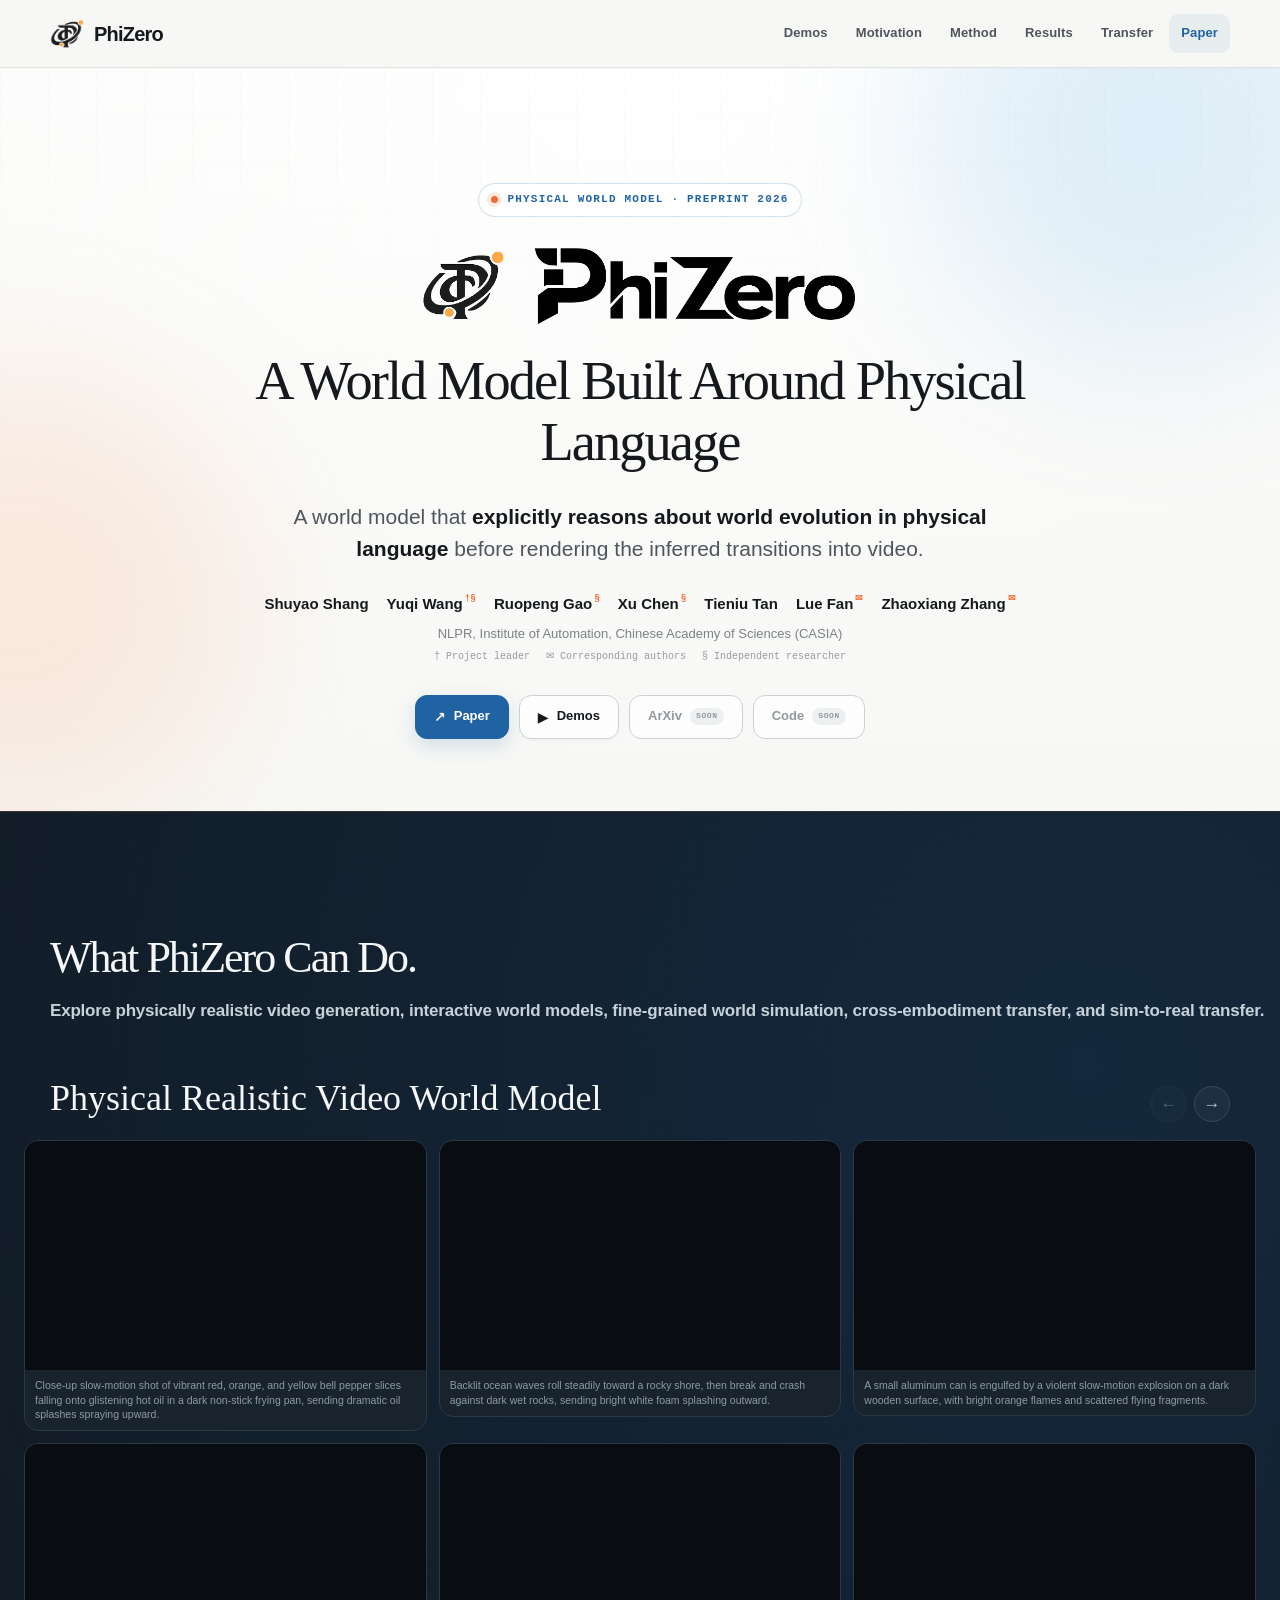
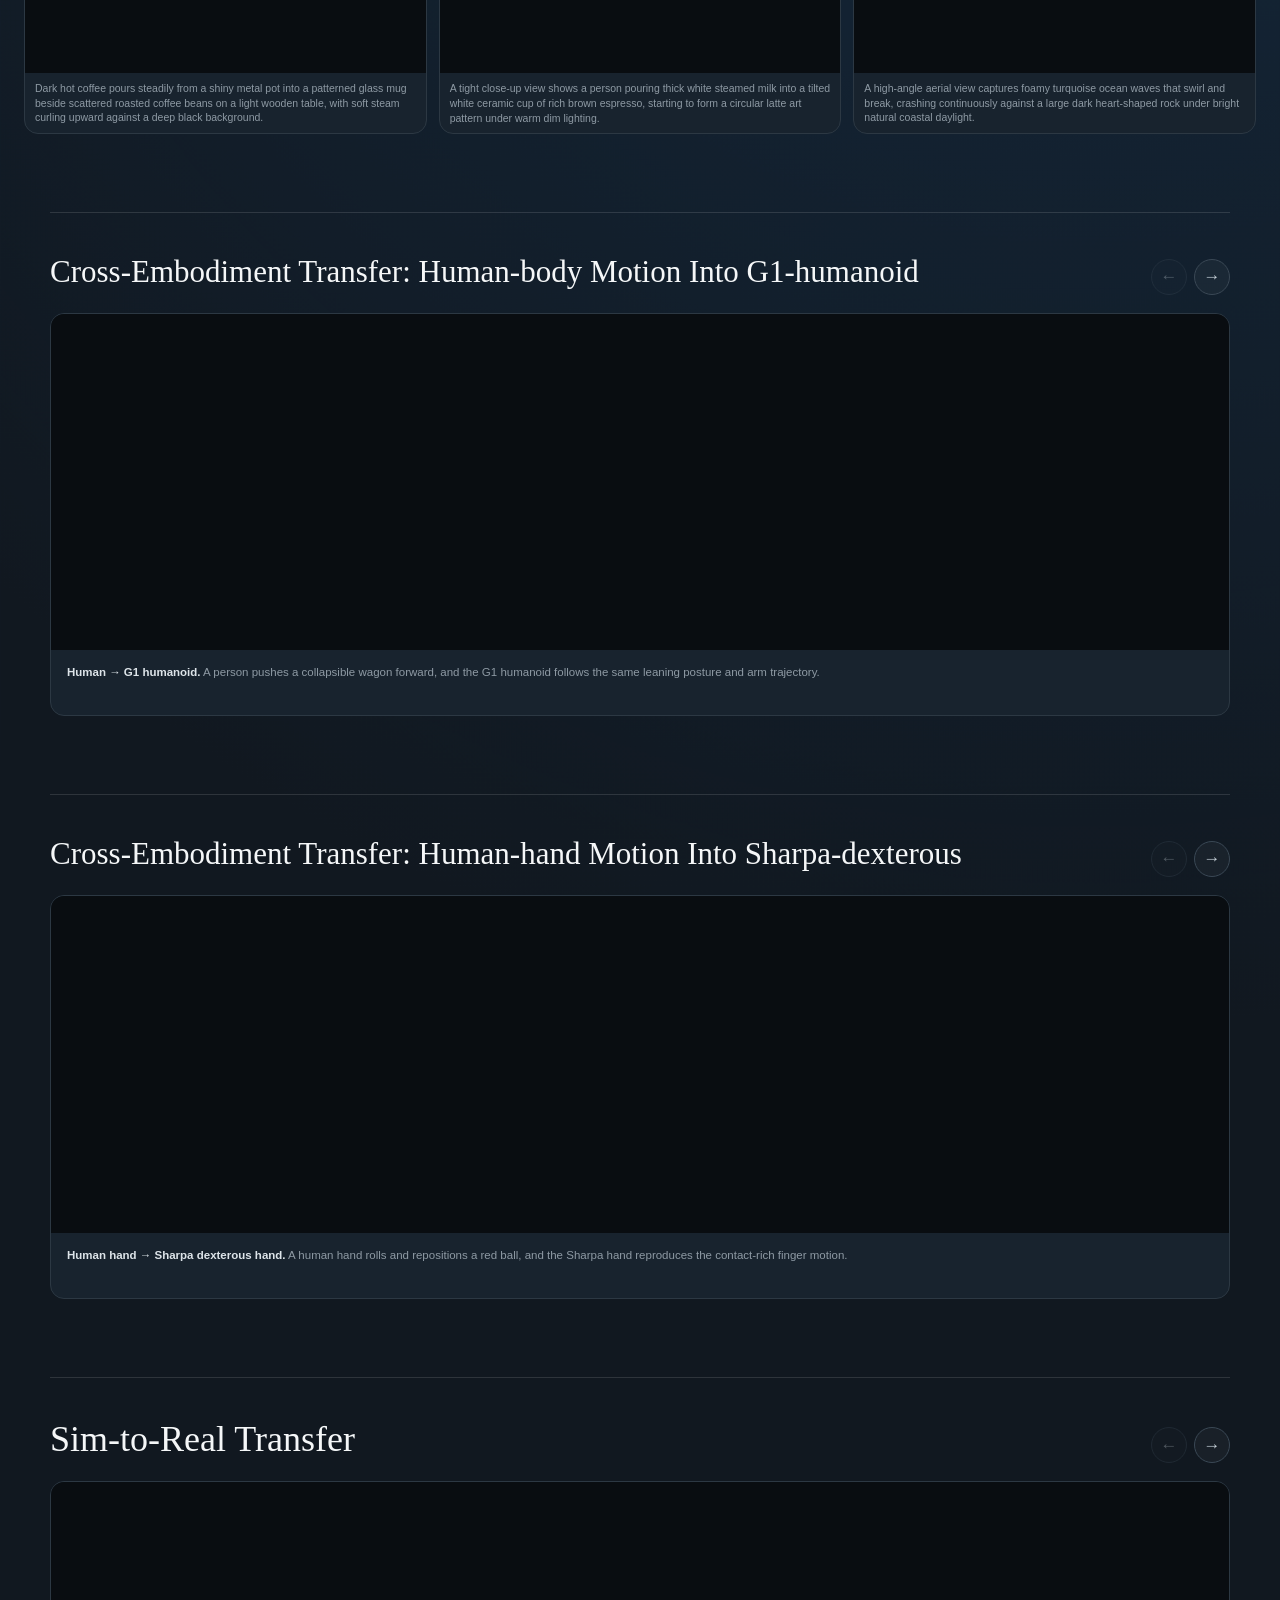
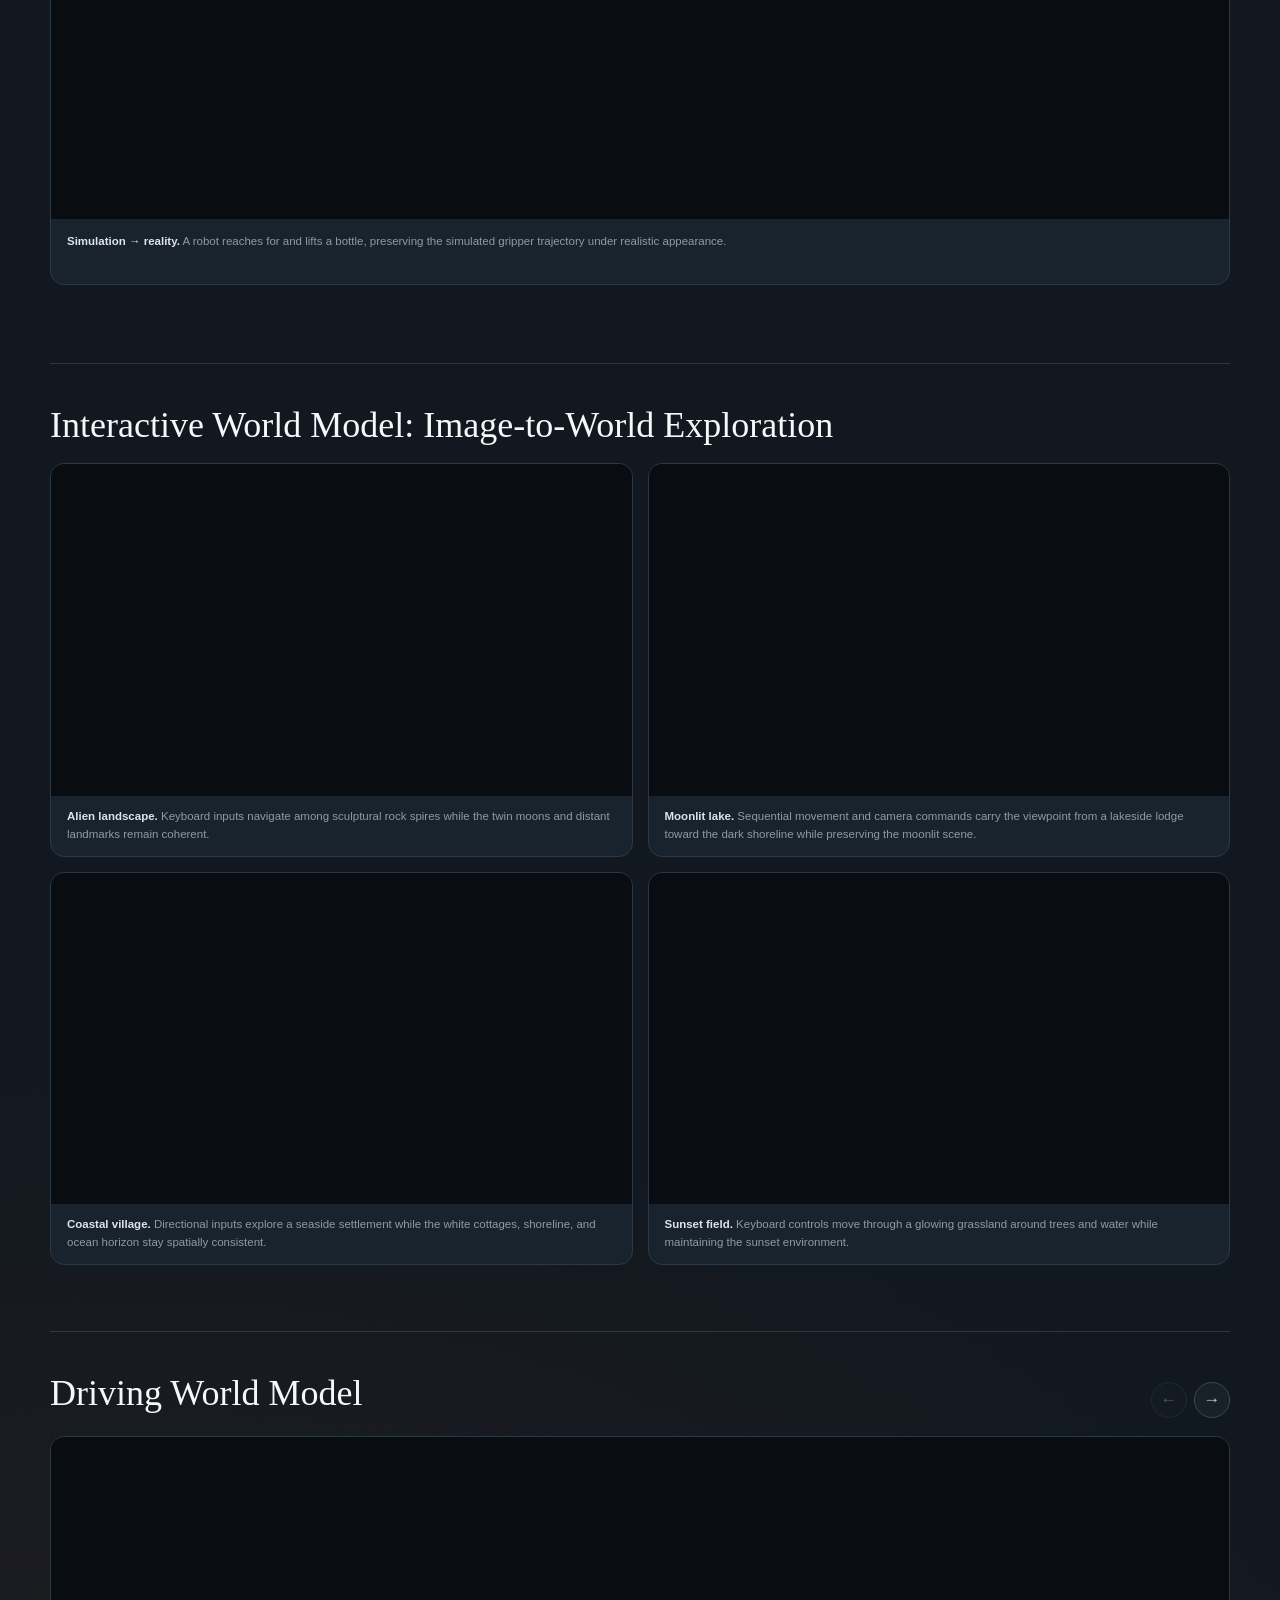
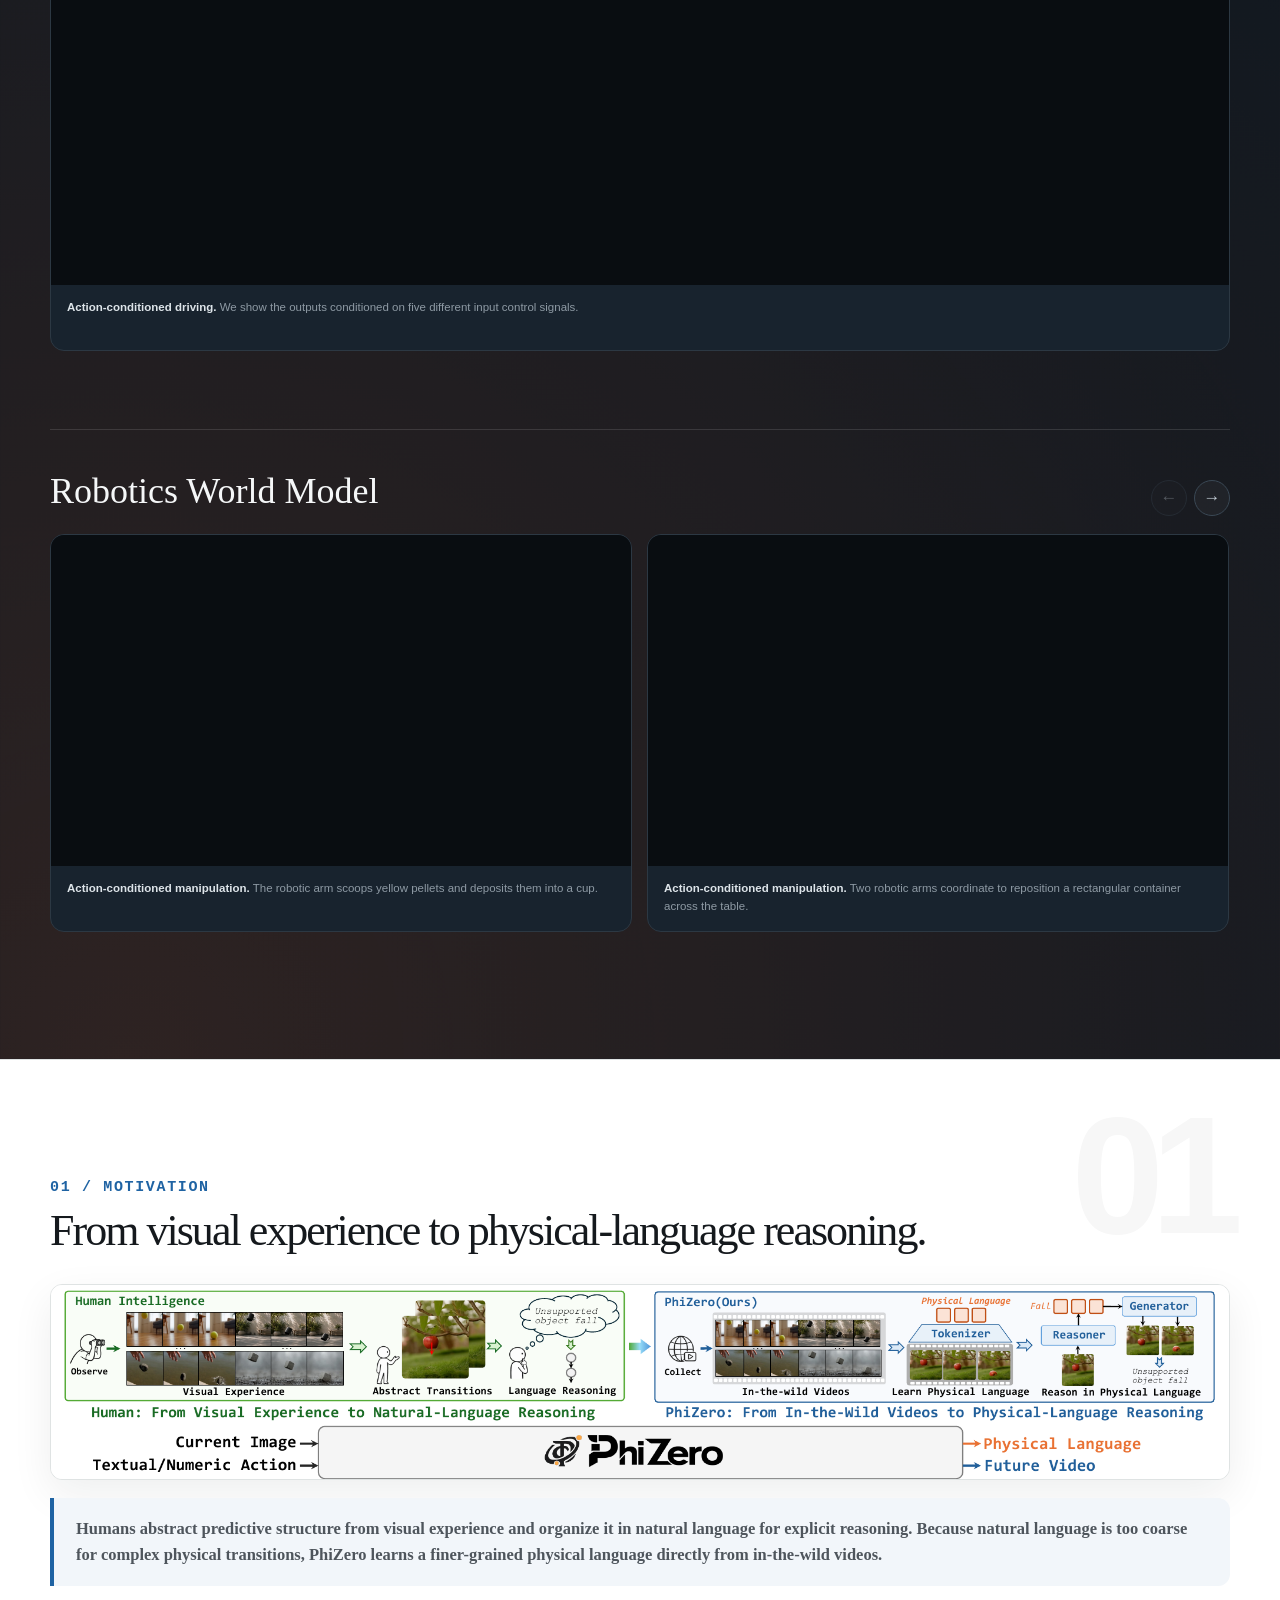
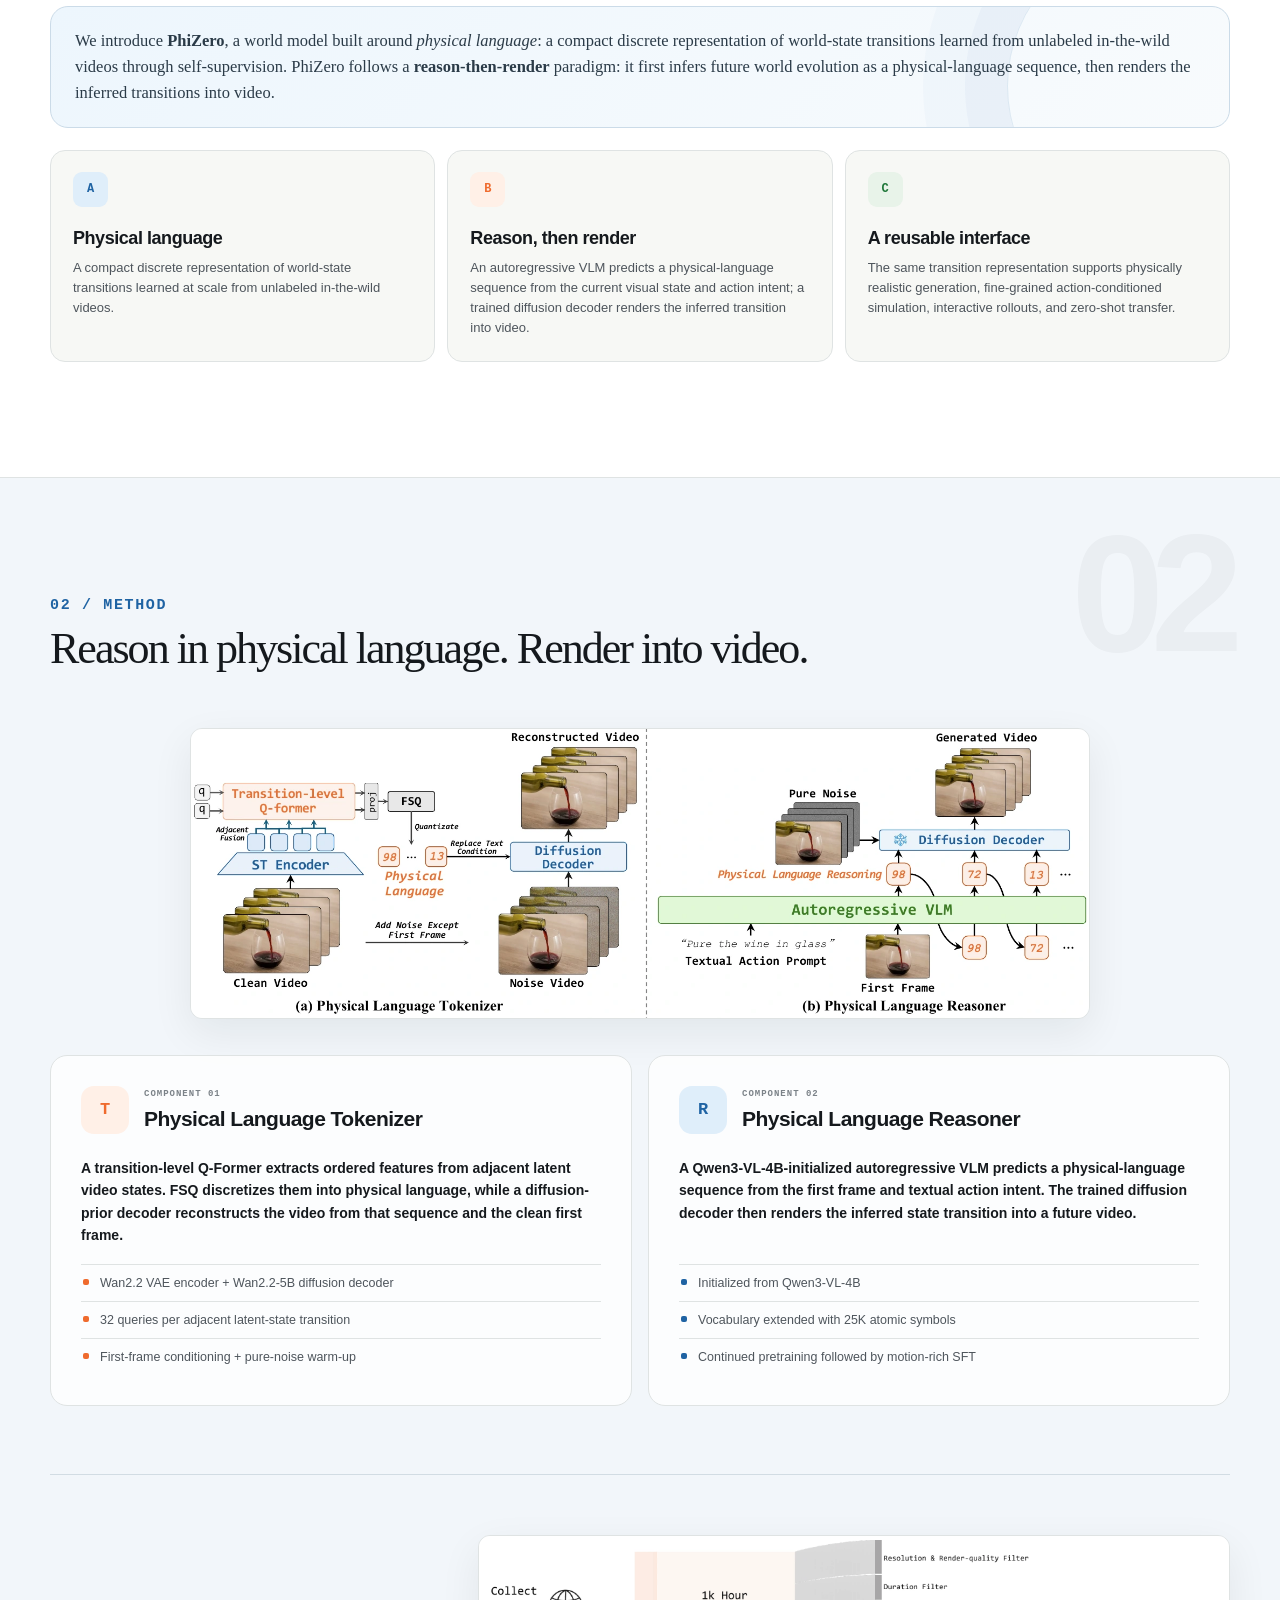
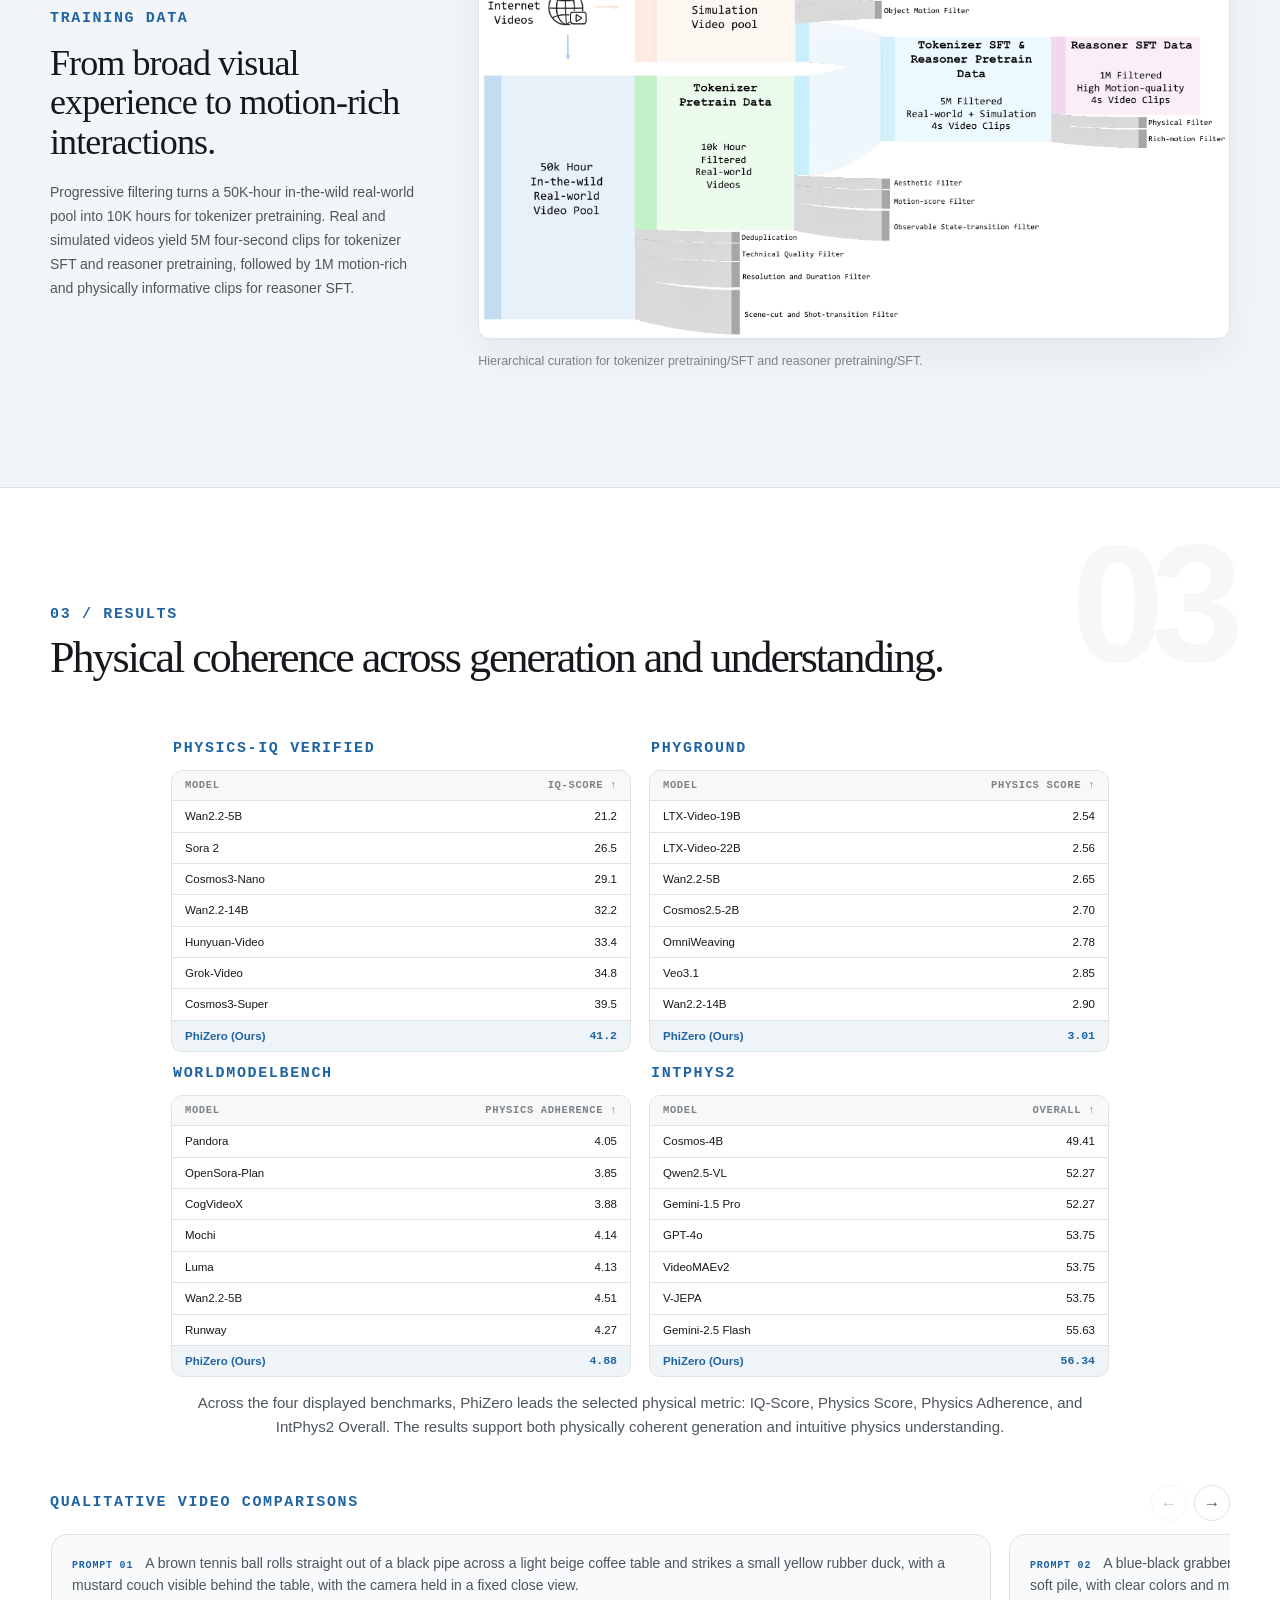
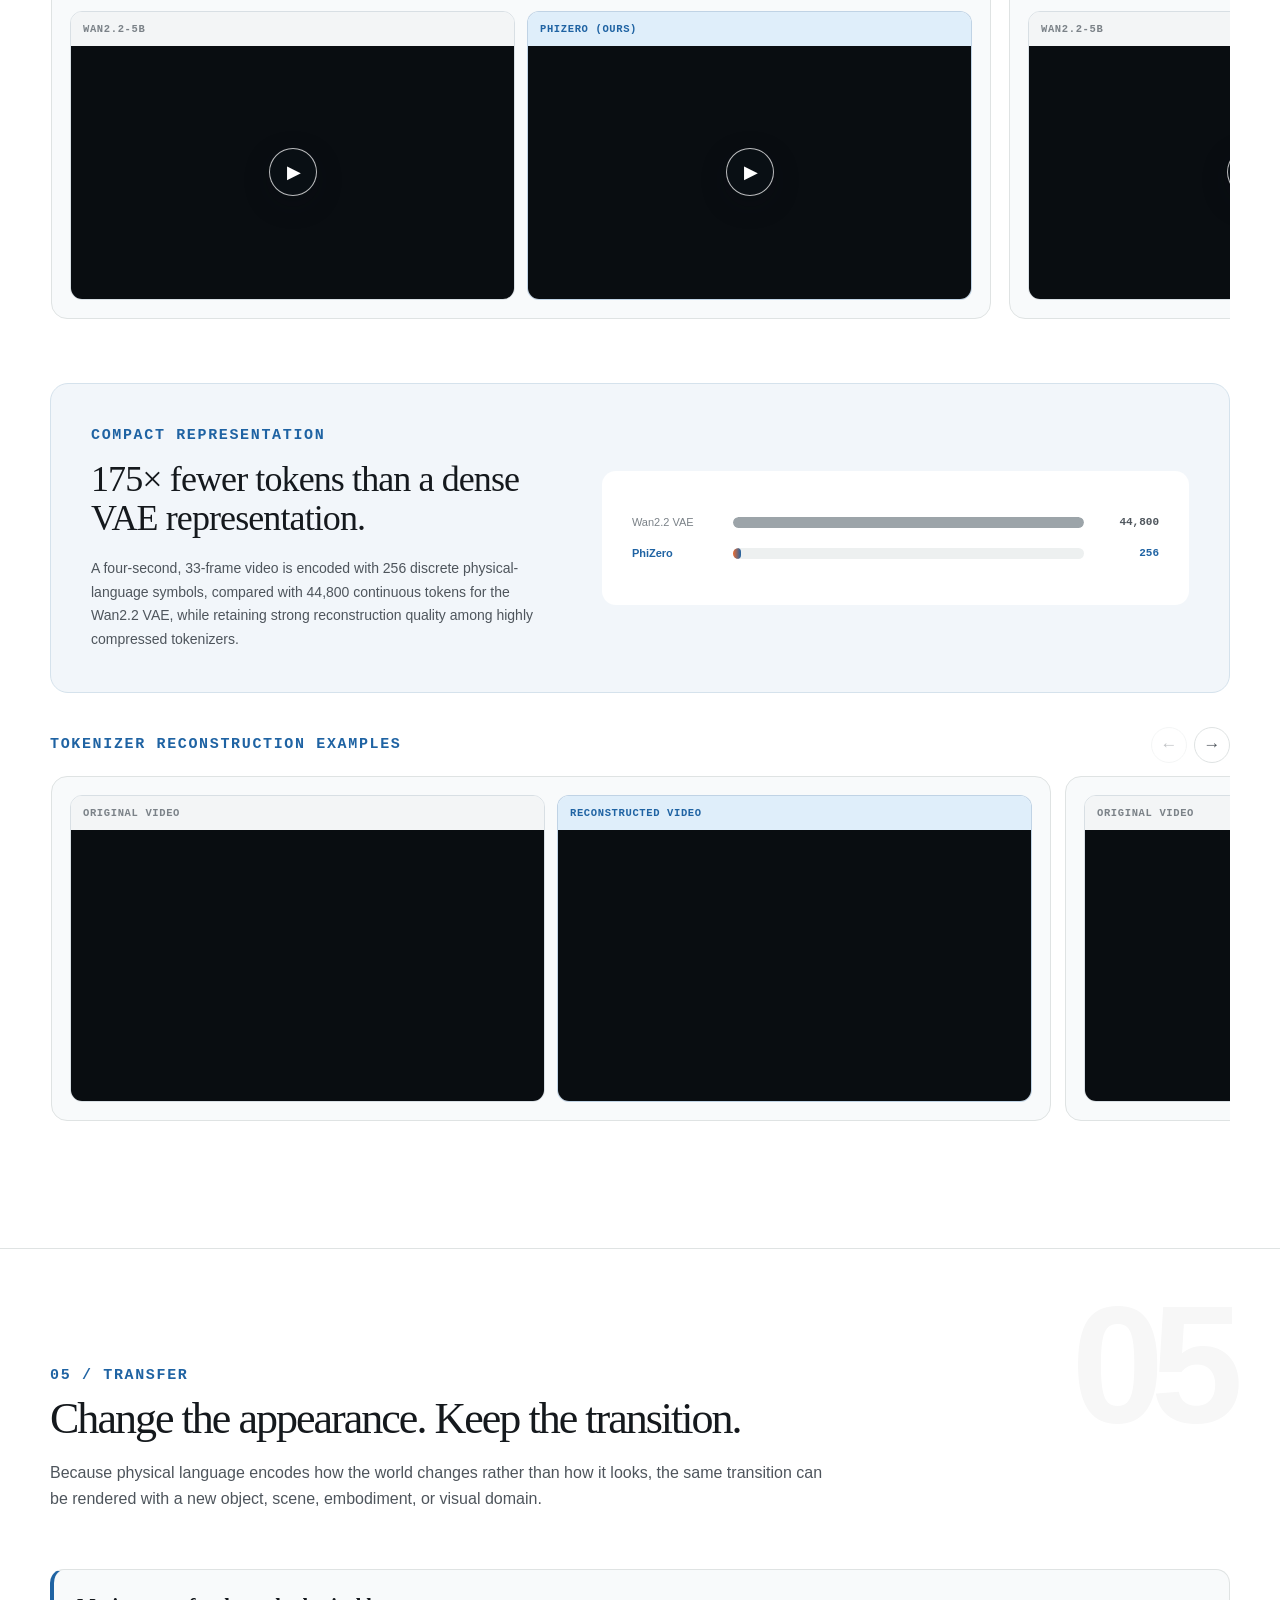
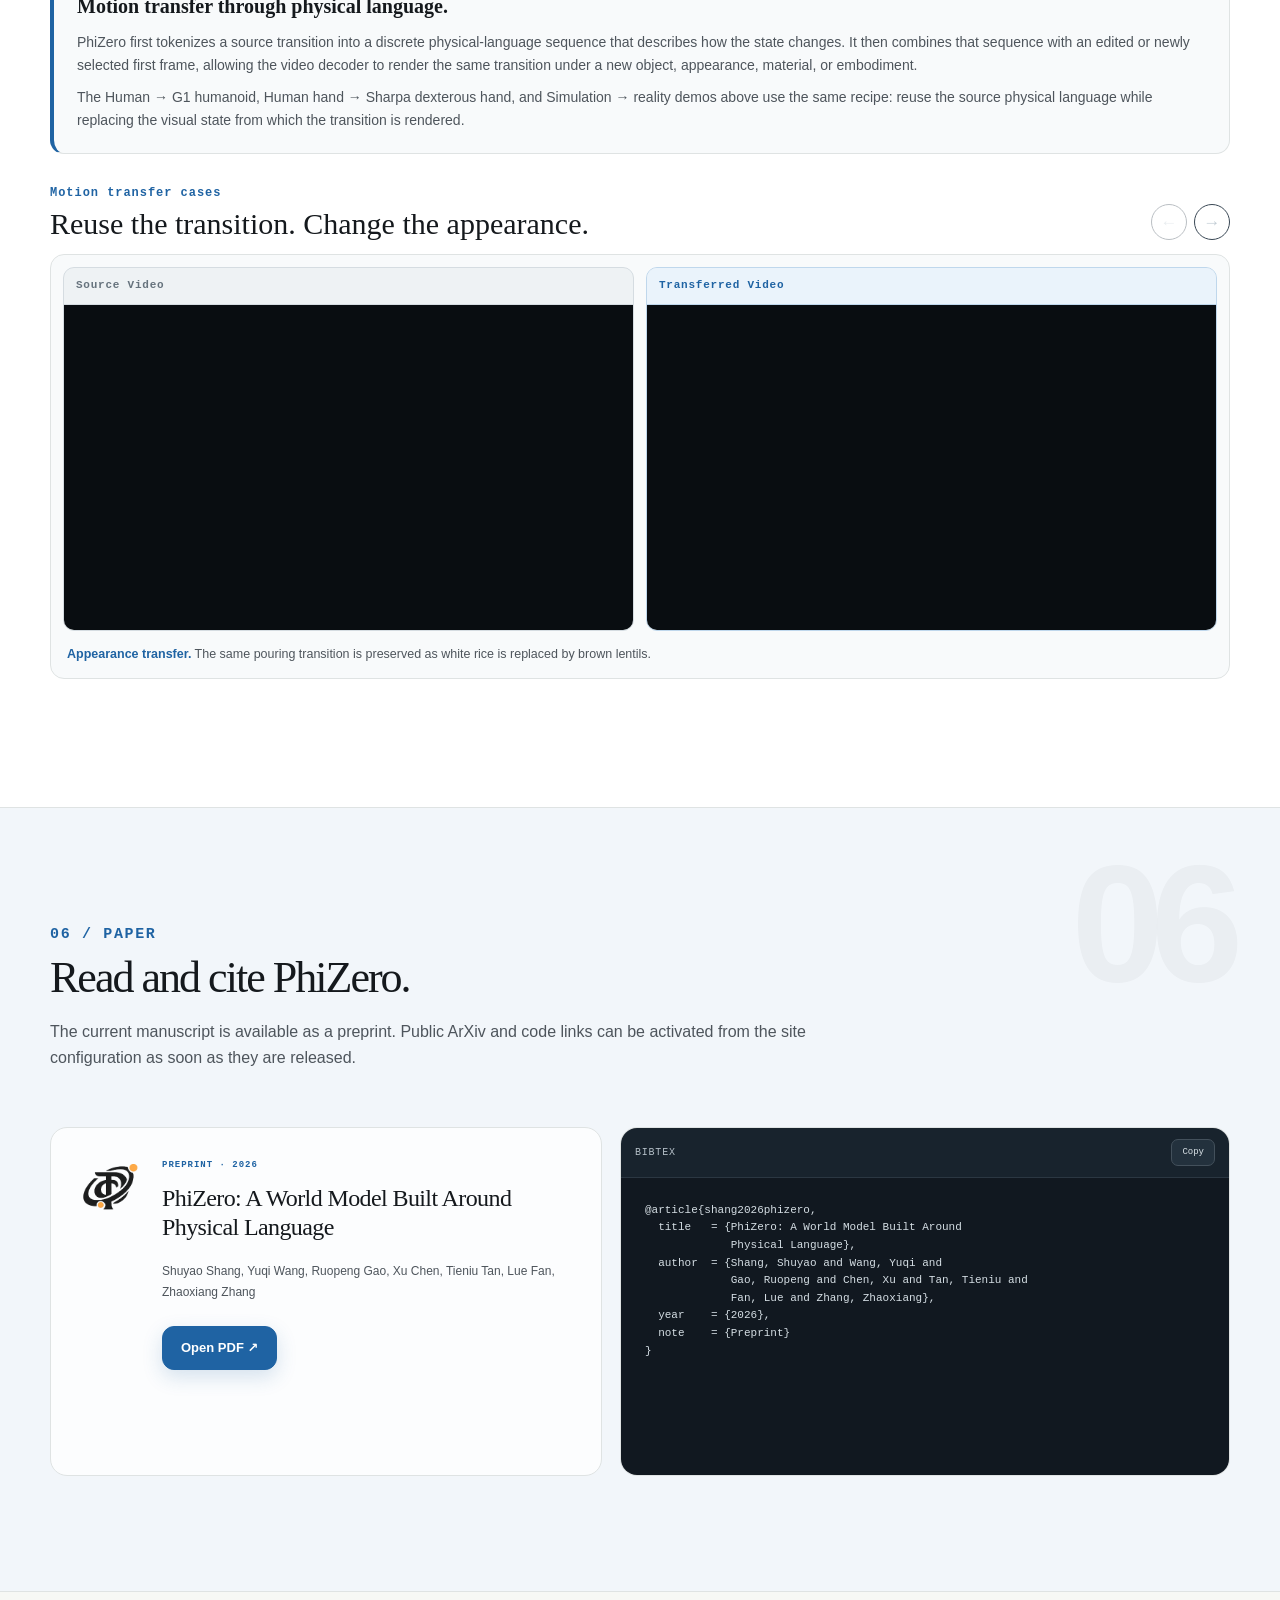
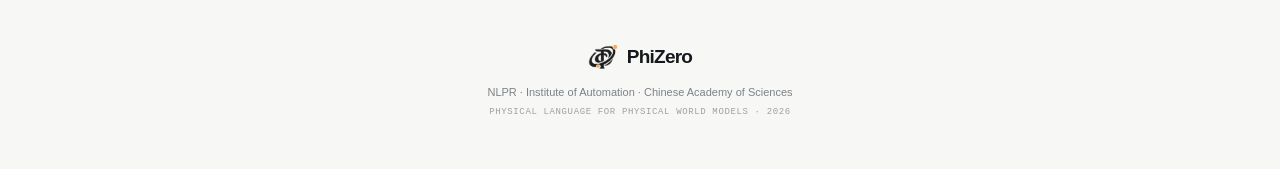
==== commit 058d68ec: "Align project page with updated PhiZero paper" ====
--- a/index.html
+++ b/index.html
@@ -3,13 +3,13 @@
 <head>
   <meta charset="utf-8" />
   <meta name="viewport" content="width=device-width, initial-scale=1" />
-  <title>PhiZero — Learning Physical Video World Model from In-the-wild Videos</title>
-  <meta name="description" content="PhiZero learns a compact physical language from in-the-wild videos, reasons about future world evolution, and renders it into video." />
+  <title>PhiZero — A World Model Built Around Physical Language</title>
+  <meta name="description" content="PhiZero is a world model built around physical language, a compact discrete representation of world-state transitions learned from in-the-wild videos." />
   <meta name="theme-color" content="#f7f8f5" />
-  <link rel="canonical" href="https://yaoyao-jpg.github.io/Phi-Zero/" />
-  <meta property="og:title" content="PhiZero: Learning Physical Video World Model from In-the-wild Videos" />
-  <meta property="og:description" content="A physical world model built around physical language." />
-  <meta property="og:image" content="./assets/img/phizero/motivation.png" />
+  <link rel="canonical" href="https://Phi-Zero.github.io/" />
+  <meta property="og:title" content="PhiZero: A World Model Built Around Physical Language" />
+  <meta property="og:description" content="A world model that explicitly reasons about world evolution in a compact discrete physical language before rendering it into video." />
+  <meta property="og:image" content="https://Phi-Zero.github.io/assets/img/phizero/motivation.png?v=20260731" />
   <link rel="icon" type="image/png" sizes="32x32" href="./assets/img/phizero/favicon-32.png?v=2" />
   <link rel="shortcut icon" href="./assets/img/phizero/favicon-32.png?v=2" />
   <link rel="apple-touch-icon" sizes="180x180" href="./assets/img/phizero/apple-touch-icon.png?v=2" />
@@ -51,11 +51,11 @@
           <img class="hero-symbol" src="./assets/img/phizero/logo.png" alt="" />
           <img class="hero-wordmark" src="./assets/img/phizero/wordmark.png" alt="PhiZero" />
         </span>
-        <span class="hero-title">Learning Physical Video World Model from In-the-wild Videos</span>
+        <span class="hero-title">A World Model Built Around Physical Language</span>
       </h1>
       <p class="hero-deck">
-        A physical world model that <strong>reasons in a compact, discrete physical language</strong>
-        before rendering future world evolution into video.
+        A world model that <strong>explicitly reasons about world evolution in physical language</strong>
+        before rendering the inferred transitions into video.
       </p>
 
       <div class="authors" aria-label="Authors">
@@ -71,7 +71,7 @@
       <div class="author-notes"><span>† Project leader</span><span>✉ Corresponding authors</span><span>§ Independent researcher</span></div>
 
       <div class="hero-actions">
-        <a class="button button-primary" href="./PhiZero.pdf" target="_blank" rel="noopener">
+        <a class="button button-primary" href="./PhiZero.pdf?v=20260731" target="_blank" rel="noopener">
           <span class="button-icon">↗</span> Paper
         </a>
         <a class="button" href="#demos"><span class="button-icon">▶</span> Demos</a>
@@ -91,29 +91,30 @@
       <div class="section-heading">
         <div>
           <div class="section-kicker">01 / Motivation</div>
-          <h2>From visual experience to physical language.</h2>
+          <h2>From visual experience to physical-language reasoning.</h2>
         </div>
       </div>
 
       <figure class="paper-figure motivation-figure">
-        <img src="./assets/img/phizero/motivation.png" alt="Biological intelligence abstracts world regularities from visual experience, while PhiZero learns physical language from in-the-wild videos" />
+        <img src="./assets/img/phizero/motivation.png?v=20260731" alt="Humans organize predictive structure from visual experience in natural language, while PhiZero learns a finer-grained physical language from in-the-wild videos" />
       </figure>
 
       <div class="motivation-copy-block">
         <p>
-          <strong>Biological intelligence abstracts reusable regularities from visual experience.
-          PhiZero brings the same idea to video world models by explicitly encoding how the world
-          changes.</strong>
+          <strong>Humans abstract predictive structure from visual experience and organize it in
+          natural language for explicit reasoning. Because natural language is too coarse for complex
+          physical transitions, PhiZero learns a finer-grained physical language directly from
+          in-the-wild videos.</strong>
         </p>
       </div>
 
       <div class="abstract">
         <p>
-          We introduce <strong>PhiZero</strong>, a physical world model built around
-          <em>physical language</em>: a compact discrete representation of state-transition patterns
-          learned self-supervisedly from in-the-wild videos. PhiZero follows a
-          <strong>reason-then-render</strong> paradigm. It first infers future evolution in the
-          physical-language space, then renders that transition into predicted video.
+          We introduce <strong>PhiZero</strong>, a world model built around
+          <em>physical language</em>: a compact discrete representation of world-state transitions
+          learned from unlabeled in-the-wild videos through self-supervision. PhiZero follows a
+          <strong>reason-then-render</strong> paradigm: it first infers future world evolution as a
+          physical-language sequence, then renders the inferred transitions into video.
         </p>
       </div>
 
@@ -122,24 +123,24 @@
           <span class="contribution-num">A</span>
           <h3>Physical language</h3>
           <p>
-            A compact, discrete language of state transitions learned from diverse unlabeled videos,
-            separating world dynamics from visual appearance.
+            A compact discrete representation of world-state transitions learned at scale from
+            unlabeled in-the-wild videos.
           </p>
         </article>
         <article class="contribution">
           <span class="contribution-num">B</span>
           <h3>Reason, then render</h3>
           <p>
-            An autoregressive VLM predicts physical language from a first frame and action intent;
-            a video diffusion model then renders the inferred evolution to videos.
+            An autoregressive VLM predicts a physical-language sequence from the current visual state
+            and action intent; a trained diffusion decoder renders the inferred transition into video.
           </p>
         </article>
         <article class="contribution">
           <span class="contribution-num">C</span>
           <h3>A reusable interface</h3>
           <p>
-            The same transition representation supports physical generation, interactive control,
-            and zero-shot transfer across appearances, embodiments, and domains.
+            The same transition representation supports physically realistic generation,
+            fine-grained action-conditioned simulation, interactive rollouts, and zero-shot transfer.
           </p>
         </article>
       </div>
@@ -151,7 +152,7 @@
       <div class="section-heading">
         <div>
           <div class="section-kicker">02 / Method</div>
-          <h2>Reason in transitions. Render in pixels.</h2>
+          <h2>Reason in physical language. Render into video.</h2>
         </div>
       </div>
 
@@ -169,14 +170,14 @@
             </div>
           </div>
           <p>
-            <strong>A transition-level Q-Former attends to adjacent latent video states. FSQ converts
-            those features into a discrete physical language, while a diffusion decoder reconstructs
-            the video from the physical language and first frame.</strong>
+            <strong>A transition-level Q-Former extracts ordered features from adjacent latent video
+            states. FSQ discretizes them into physical language, while a diffusion-prior decoder
+            reconstructs the video from that sequence and the clean first frame.</strong>
           </p>
           <ul>
-            <li>Initialized from Wan2.2-5B</li>
-            <li>Transition-level temporal inductive bias</li>
-            <li>Appearance supplied through the first frame</li>
+            <li>Wan2.2 VAE encoder + Wan2.2-5B diffusion decoder</li>
+            <li>32 queries per adjacent latent-state transition</li>
+            <li>First-frame conditioning + pure-noise warm-up</li>
           </ul>
         </article>
 
@@ -189,9 +190,9 @@
             </div>
           </div>
           <p>
-            <strong>A pretrained VLM takes the current visual state and an action intent, then
-            autoregressively predicts the physical-language sequence. The frozen decoder translates
-            that explicit transition plan back into video.</strong>
+            <strong>A Qwen3-VL-4B-initialized autoregressive VLM predicts a physical-language sequence
+            from the first frame and textual action intent. The trained diffusion decoder then renders
+            the inferred state transition into a future video.</strong>
           </p>
           <ul>
             <li>Initialized from Qwen3-VL-4B</li>
@@ -206,14 +207,15 @@
           <div class="section-kicker">Training data</div>
           <h3>From broad visual experience to motion-rich interactions.</h3>
           <p>
-            Progressive filtering turns a 50K-hour in-the-wild pool into 10K hours for tokenizer
-            pretraining. A mix of real and simulated videos yields 5M clips for tokenizer SFT and
-            reasoner pretraining, then 1M high-motion-quality clips for reasoner SFT.
+            Progressive filtering turns a 50K-hour in-the-wild real-world pool into 10K hours for
+            tokenizer pretraining. Real and simulated videos yield 5M four-second clips for tokenizer
+            SFT and reasoner pretraining, followed by 1M motion-rich and physically informative clips
+            for reasoner SFT.
           </p>
         </div>
         <figure class="paper-figure">
           <img loading="lazy" src="./assets/img/phizero/Data.webp" alt="Hierarchical data curation pipeline" />
-          <figcaption>Hierarchical data curation for the tokenizer and reasoner.</figcaption>
+          <figcaption>Hierarchical curation for tokenizer pretraining/SFT and reasoner pretraining/SFT.</figcaption>
         </figure>
       </div>
     </div>
@@ -224,7 +226,7 @@
       <div class="section-heading">
         <div>
           <div class="section-kicker">03 / Results</div>
-          <h2>Physical fidelity without hiding the dynamics.</h2>
+          <h2>Physical coherence across generation and understanding.</h2>
         </div>
       </div>
 
@@ -302,13 +304,13 @@
                 </thead>
                 <tbody>
                   <tr><td>Cosmos-4B</td><td>49.41</td></tr>
-                  <tr><td>Qwen-VL 2.5</td><td>52.27</td></tr>
+                  <tr><td>Qwen2.5-VL</td><td>52.27</td></tr>
                   <tr><td>Gemini-1.5 Pro</td><td>52.27</td></tr>
                   <tr><td>GPT-4o</td><td>53.75</td></tr>
                   <tr><td>VideoMAEv2</td><td>53.75</td></tr>
                   <tr><td>V-JEPA</td><td>53.75</td></tr>
                   <tr><td>Gemini-2.5 Flash</td><td>55.63</td></tr>
-                  <tr class="ours"><td>PhiZero (Ours)</td><td>55.78</td></tr>
+                  <tr class="ours"><td>PhiZero (Ours)</td><td>56.34</td></tr>
                 </tbody>
               </table>
             </div>
@@ -316,8 +318,9 @@
         </div>
 
         <p class="benchmark-note">
-          Across all four benchmarks, PhiZero achieves the best selected physics metric, showing
-          that explicit physical-language reasoning improves both generation fidelity and physical understanding.
+          Across the four displayed benchmarks, PhiZero leads the selected physical metric:
+          IQ-Score, Physics Score, Physics Adherence, and IntPhys2 Overall. The results support both
+          physically coherent generation and intuitive physics understanding.
         </p>
       </div>
 
@@ -1015,9 +1018,9 @@
           <img src="./assets/img/phizero/logo.png" alt="" />
           <div>
             <div class="paper-type">Preprint · 2026</div>
-            <h3>PhiZero: Learning Physical Video World Model from In-the-wild Videos</h3>
+            <h3>PhiZero: A World Model Built Around Physical Language</h3>
             <p>Shuyao Shang, Yuqi Wang, Ruopeng Gao, Xu Chen, Tieniu Tan, Lue Fan, Zhaoxiang Zhang</p>
-            <a class="button button-primary" href="./PhiZero.pdf" target="_blank" rel="noopener">Open PDF ↗</a>
+            <a class="button button-primary" href="./PhiZero.pdf?v=20260731" target="_blank" rel="noopener">Open PDF ↗</a>
           </div>
         </div>
 
@@ -1027,8 +1030,8 @@
             <button class="bibtex-copy" type="button">Copy</button>
           </div>
           <pre class="bibtex">@article{shang2026phizero,
-  title   = {PhiZero: Learning Physical Video World
-             Model from In-the-wild Videos},
+  title   = {PhiZero: A World Model Built Around
+             Physical Language},
   author  = {Shang, Shuyao and Wang, Yuqi and
              Gao, Ruopeng and Chen, Xu and Tan, Tieniu and
              Fan, Lue and Zhang, Zhaoxiang},
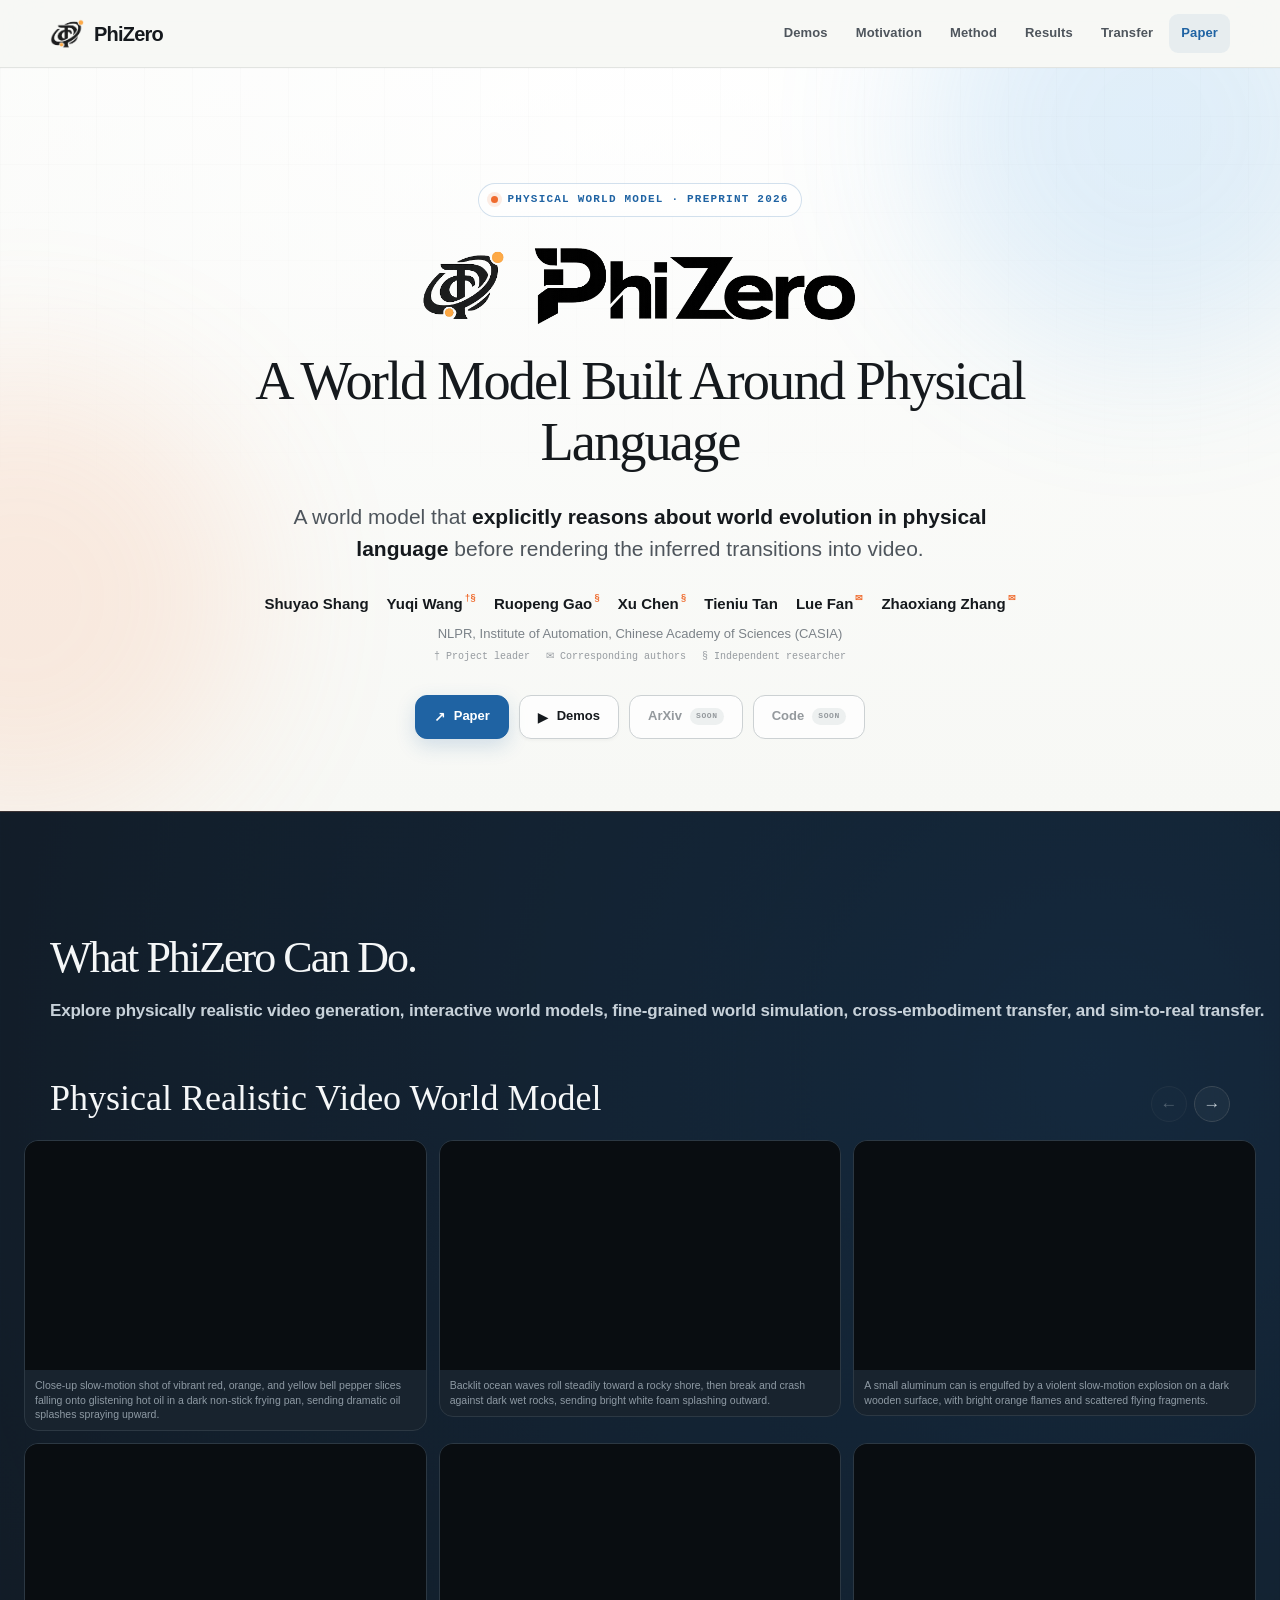
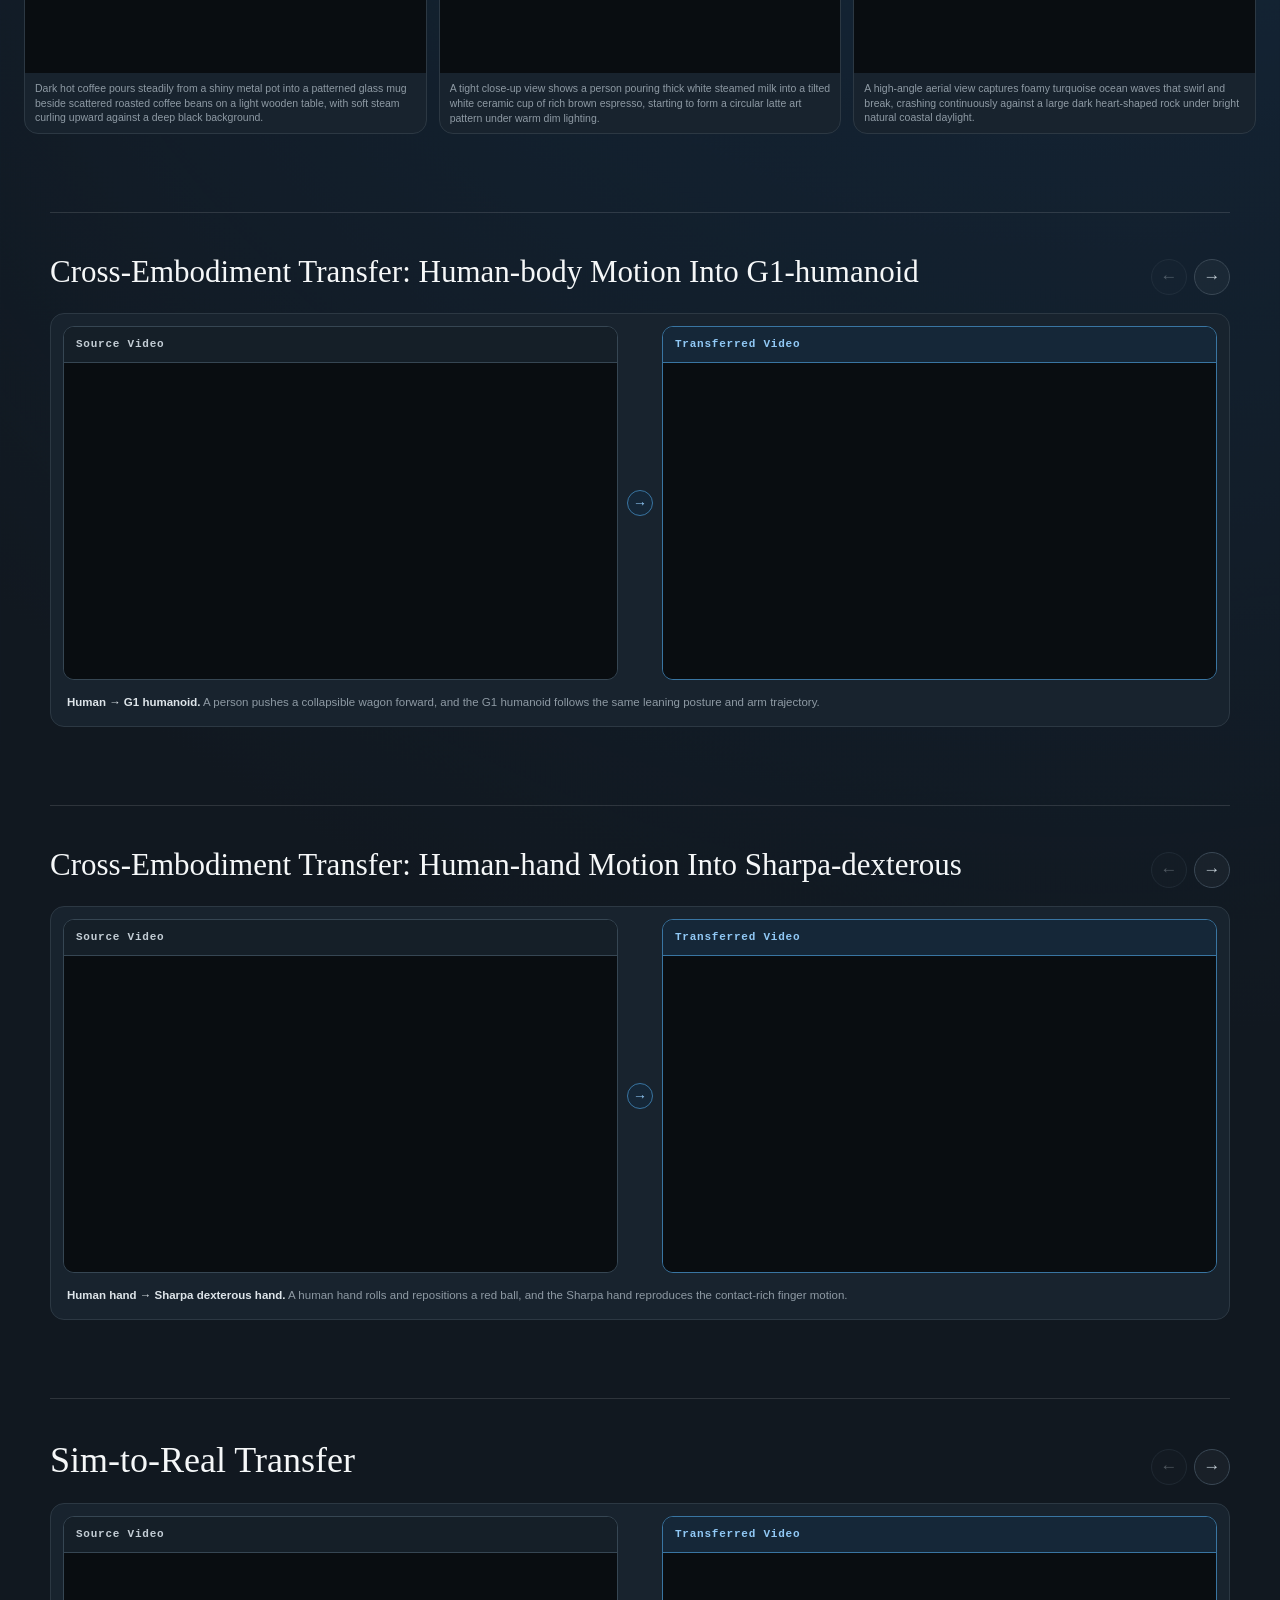
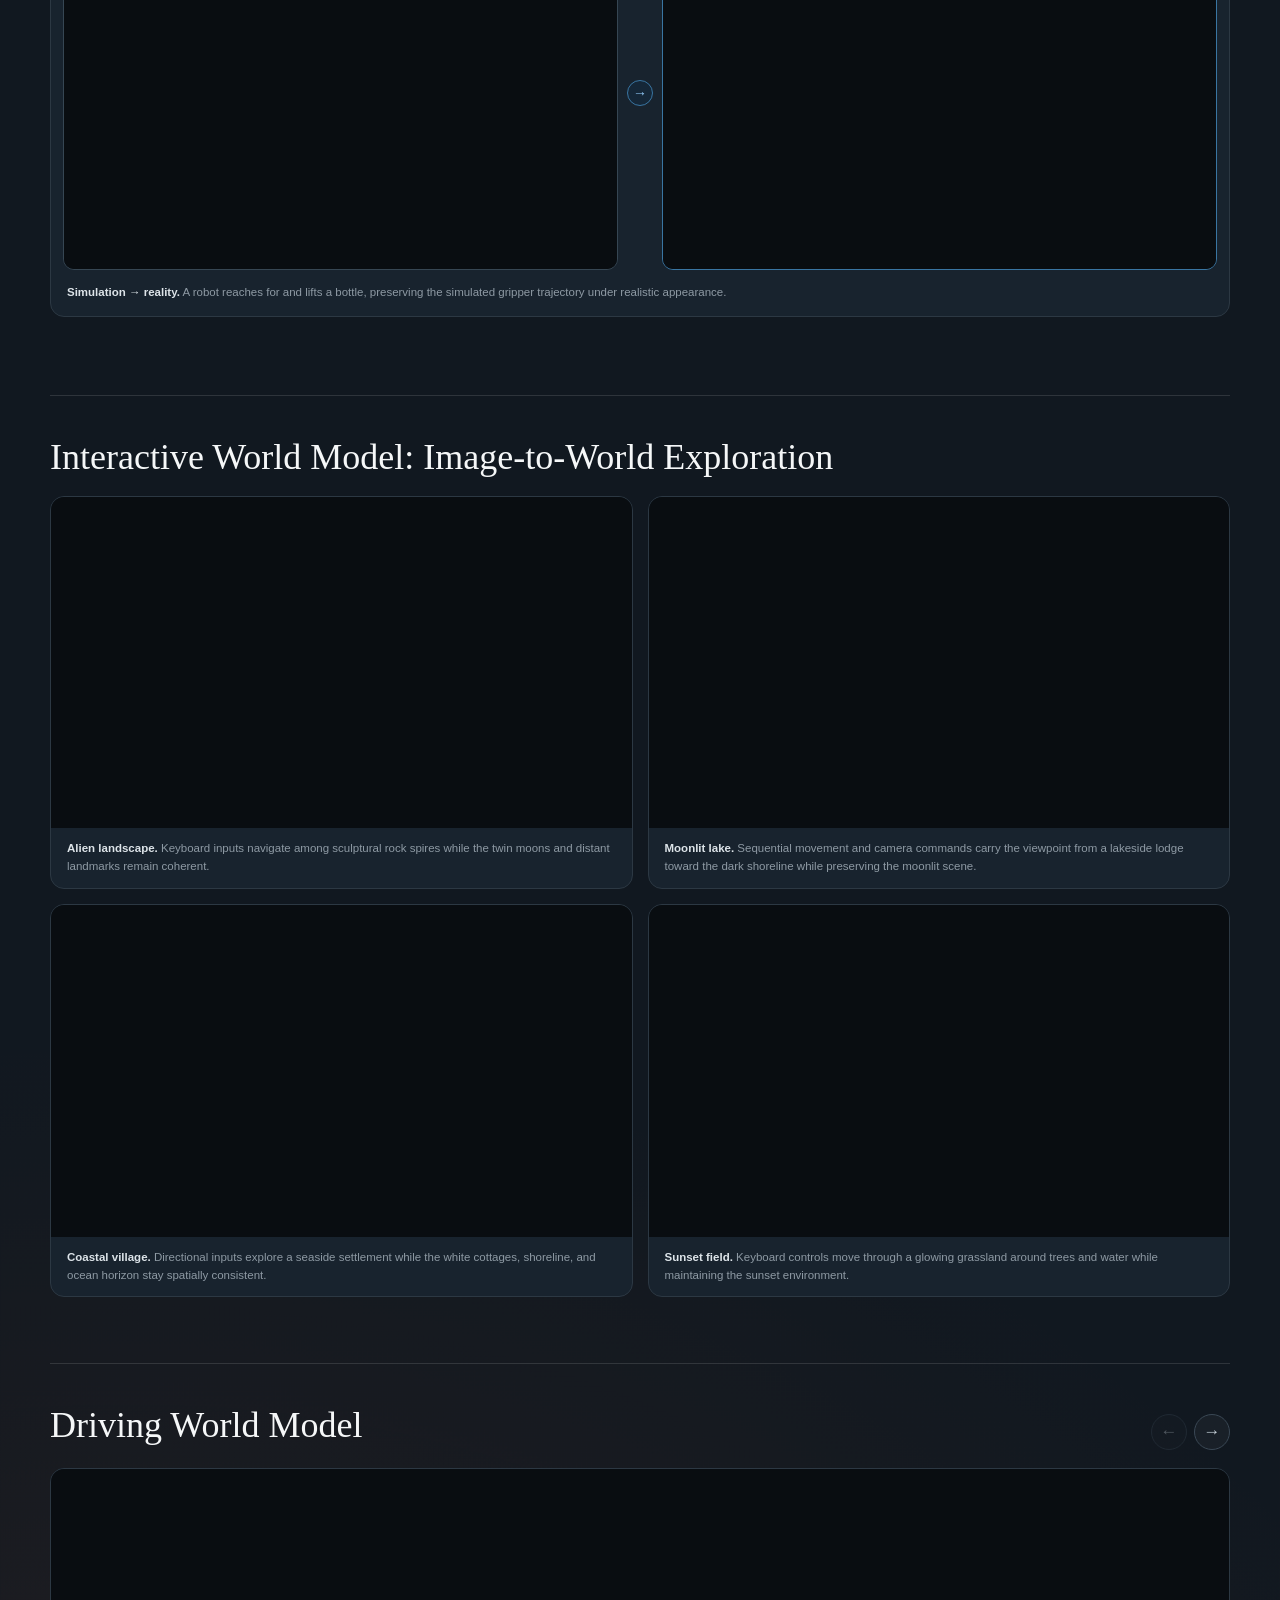
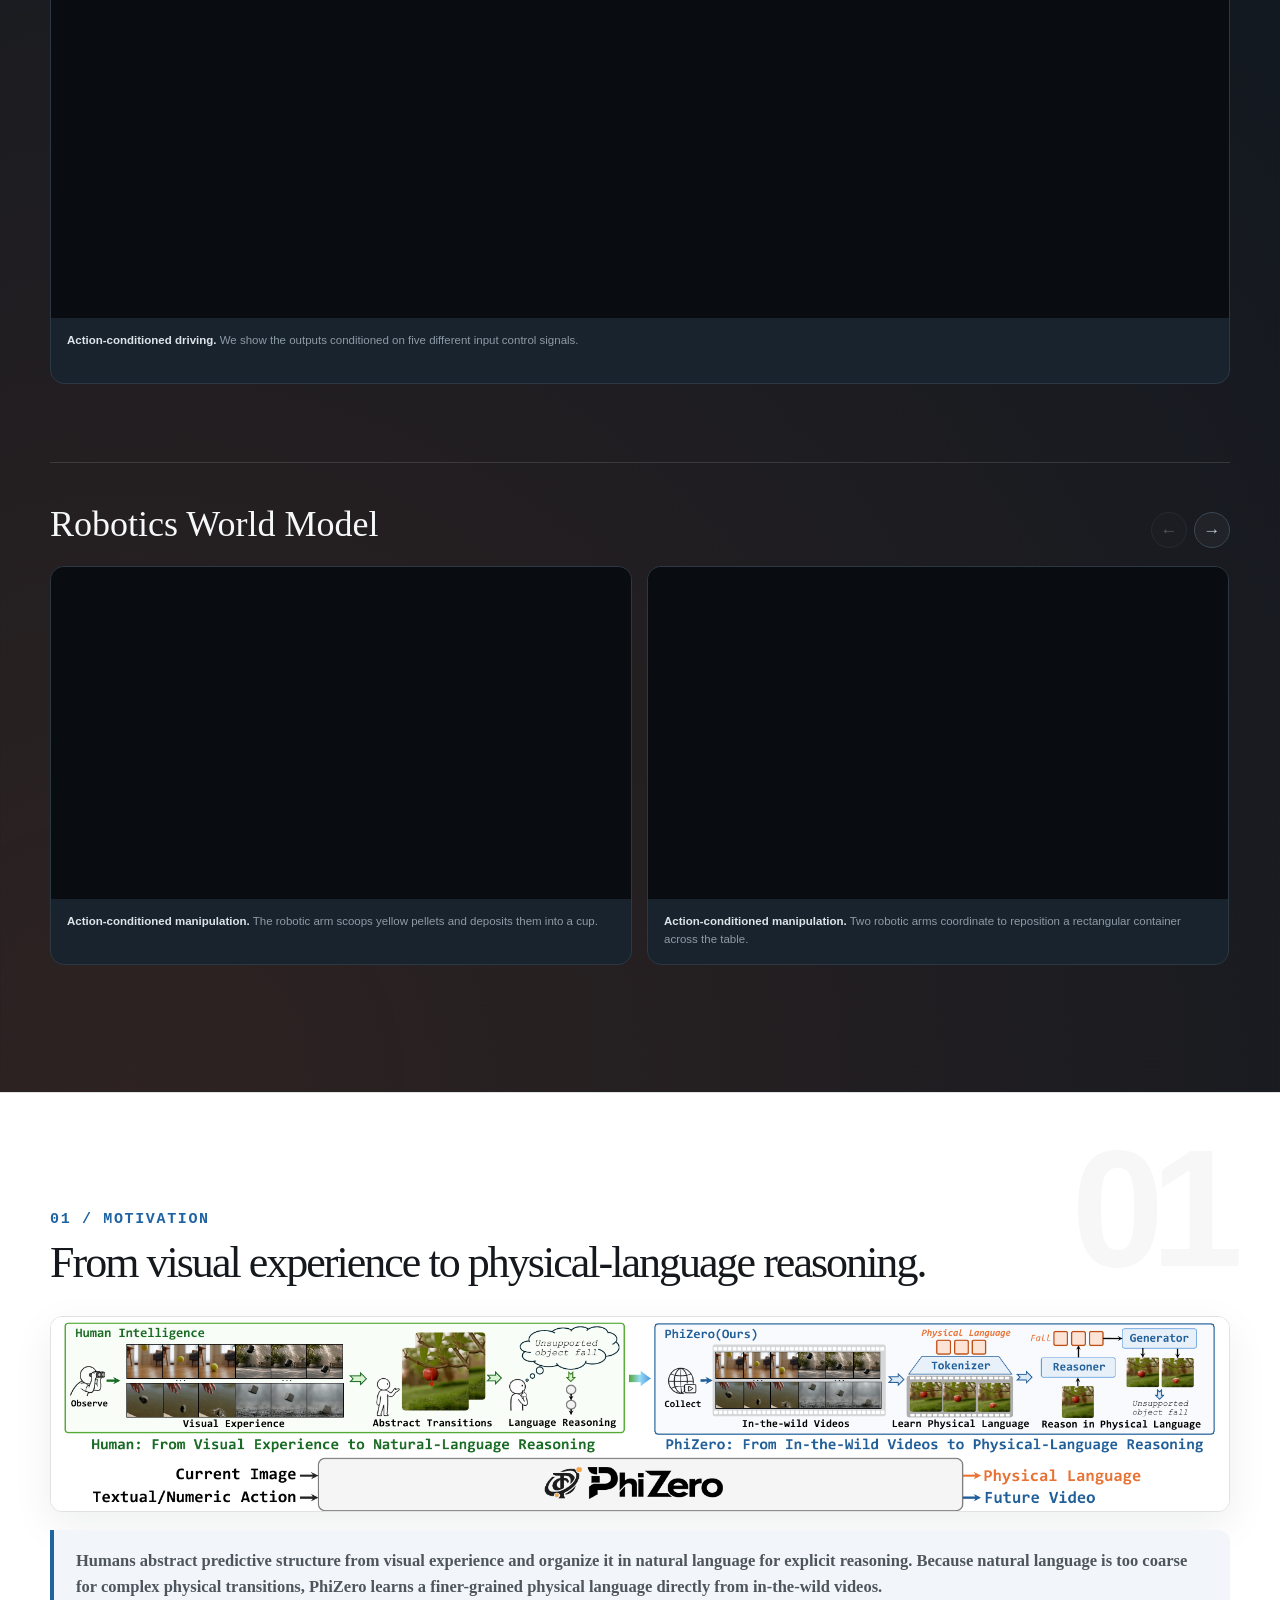
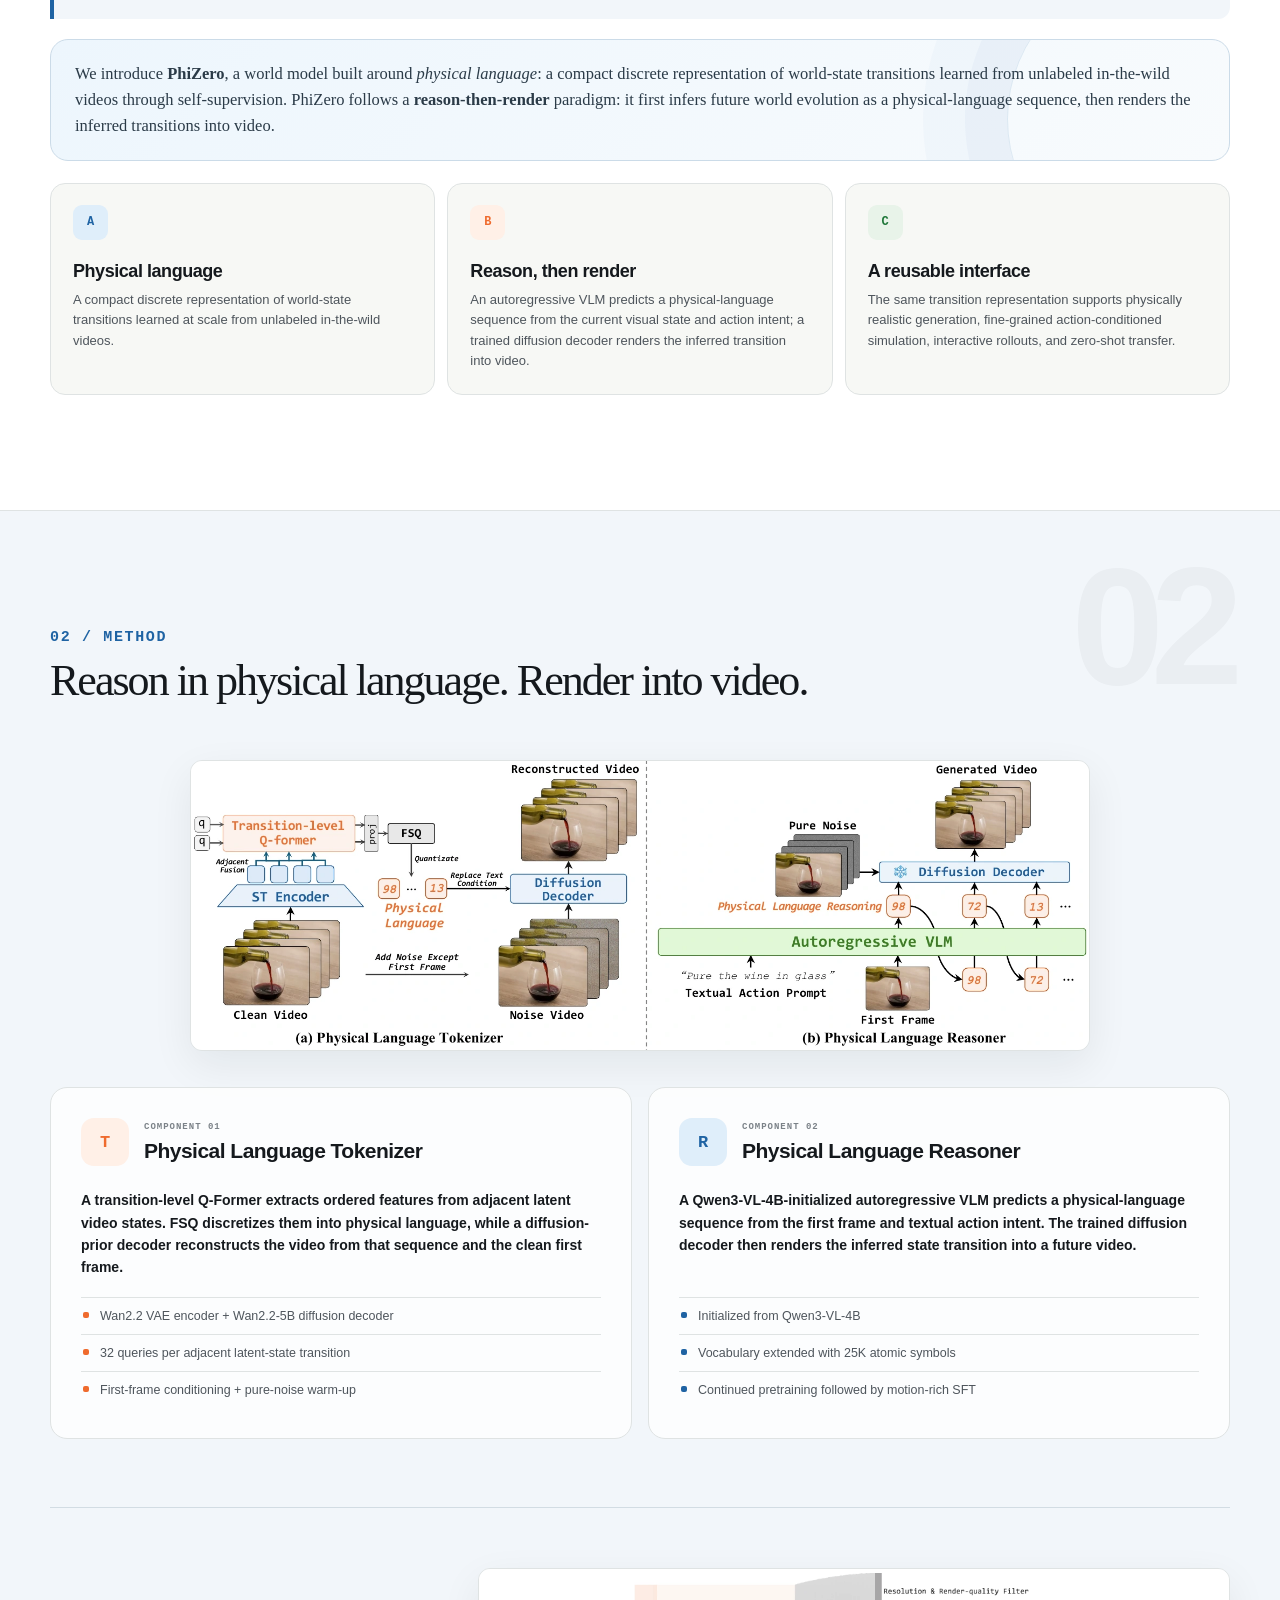
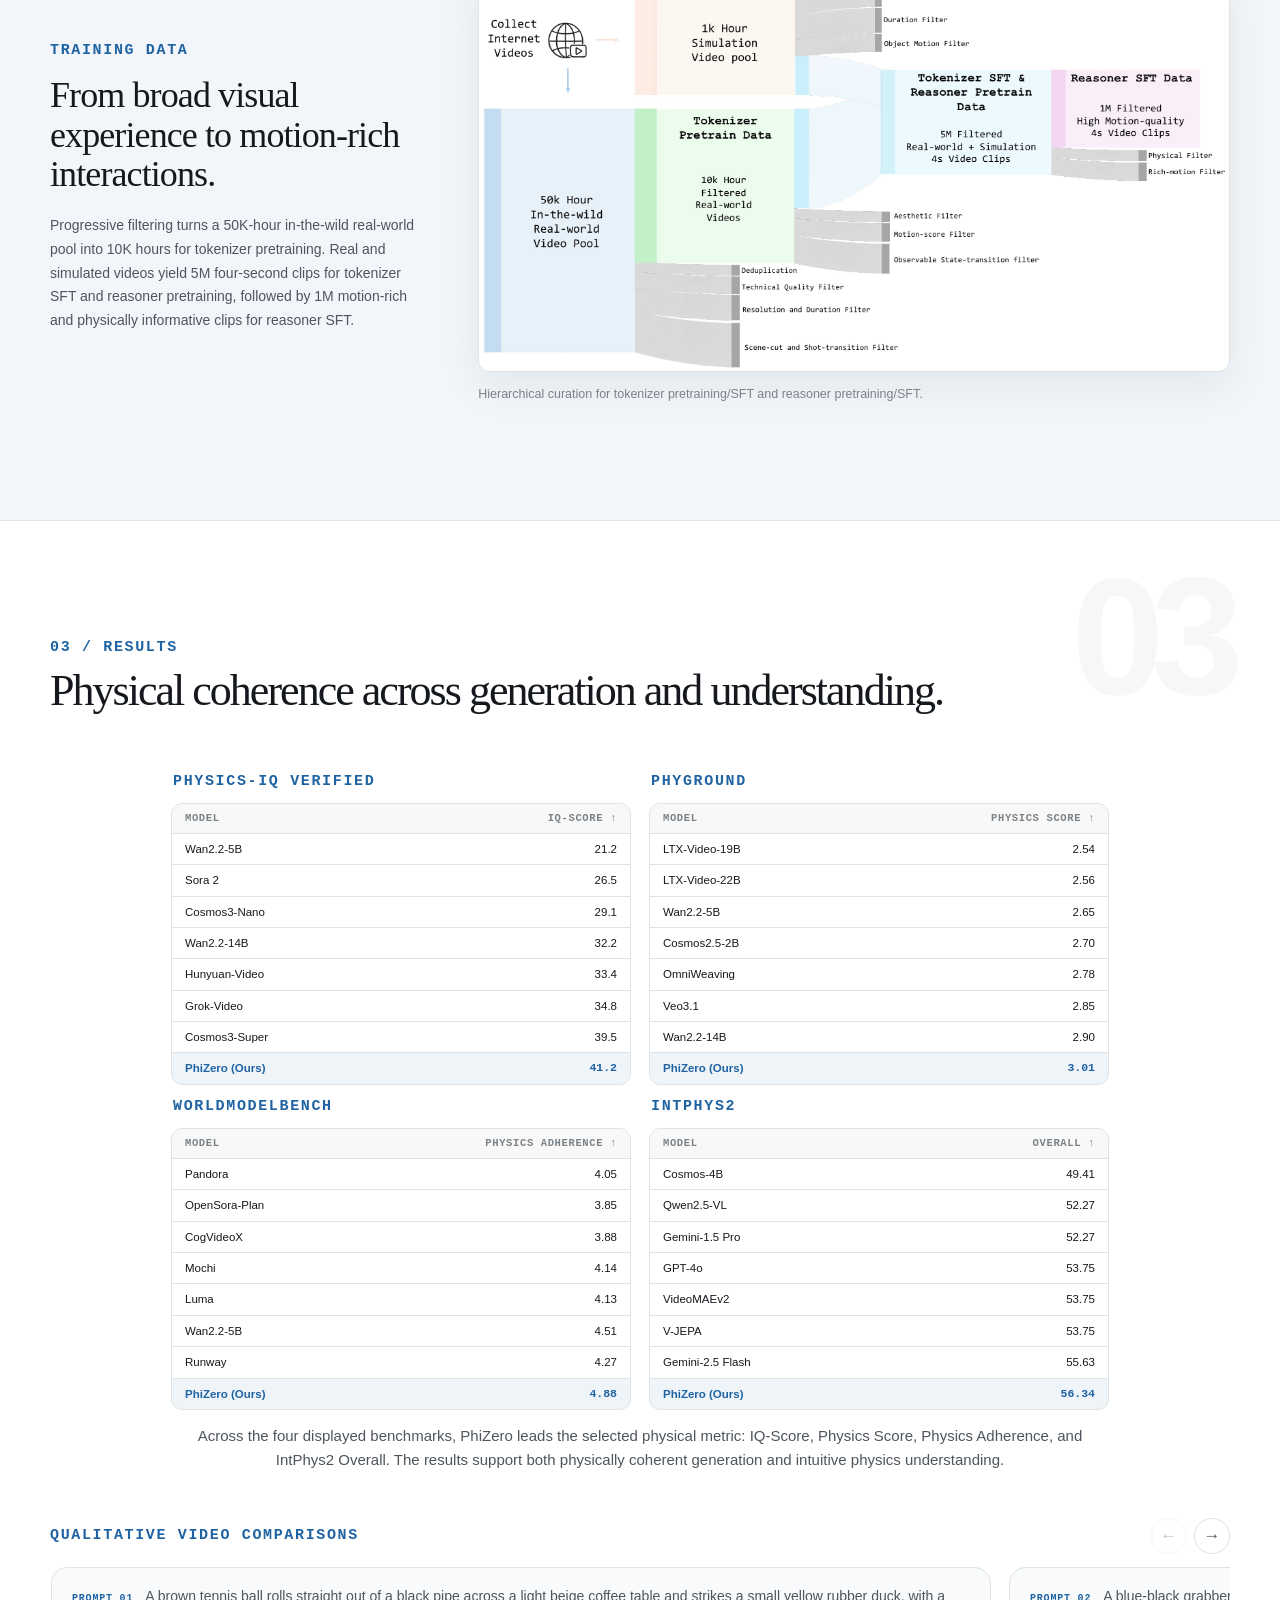
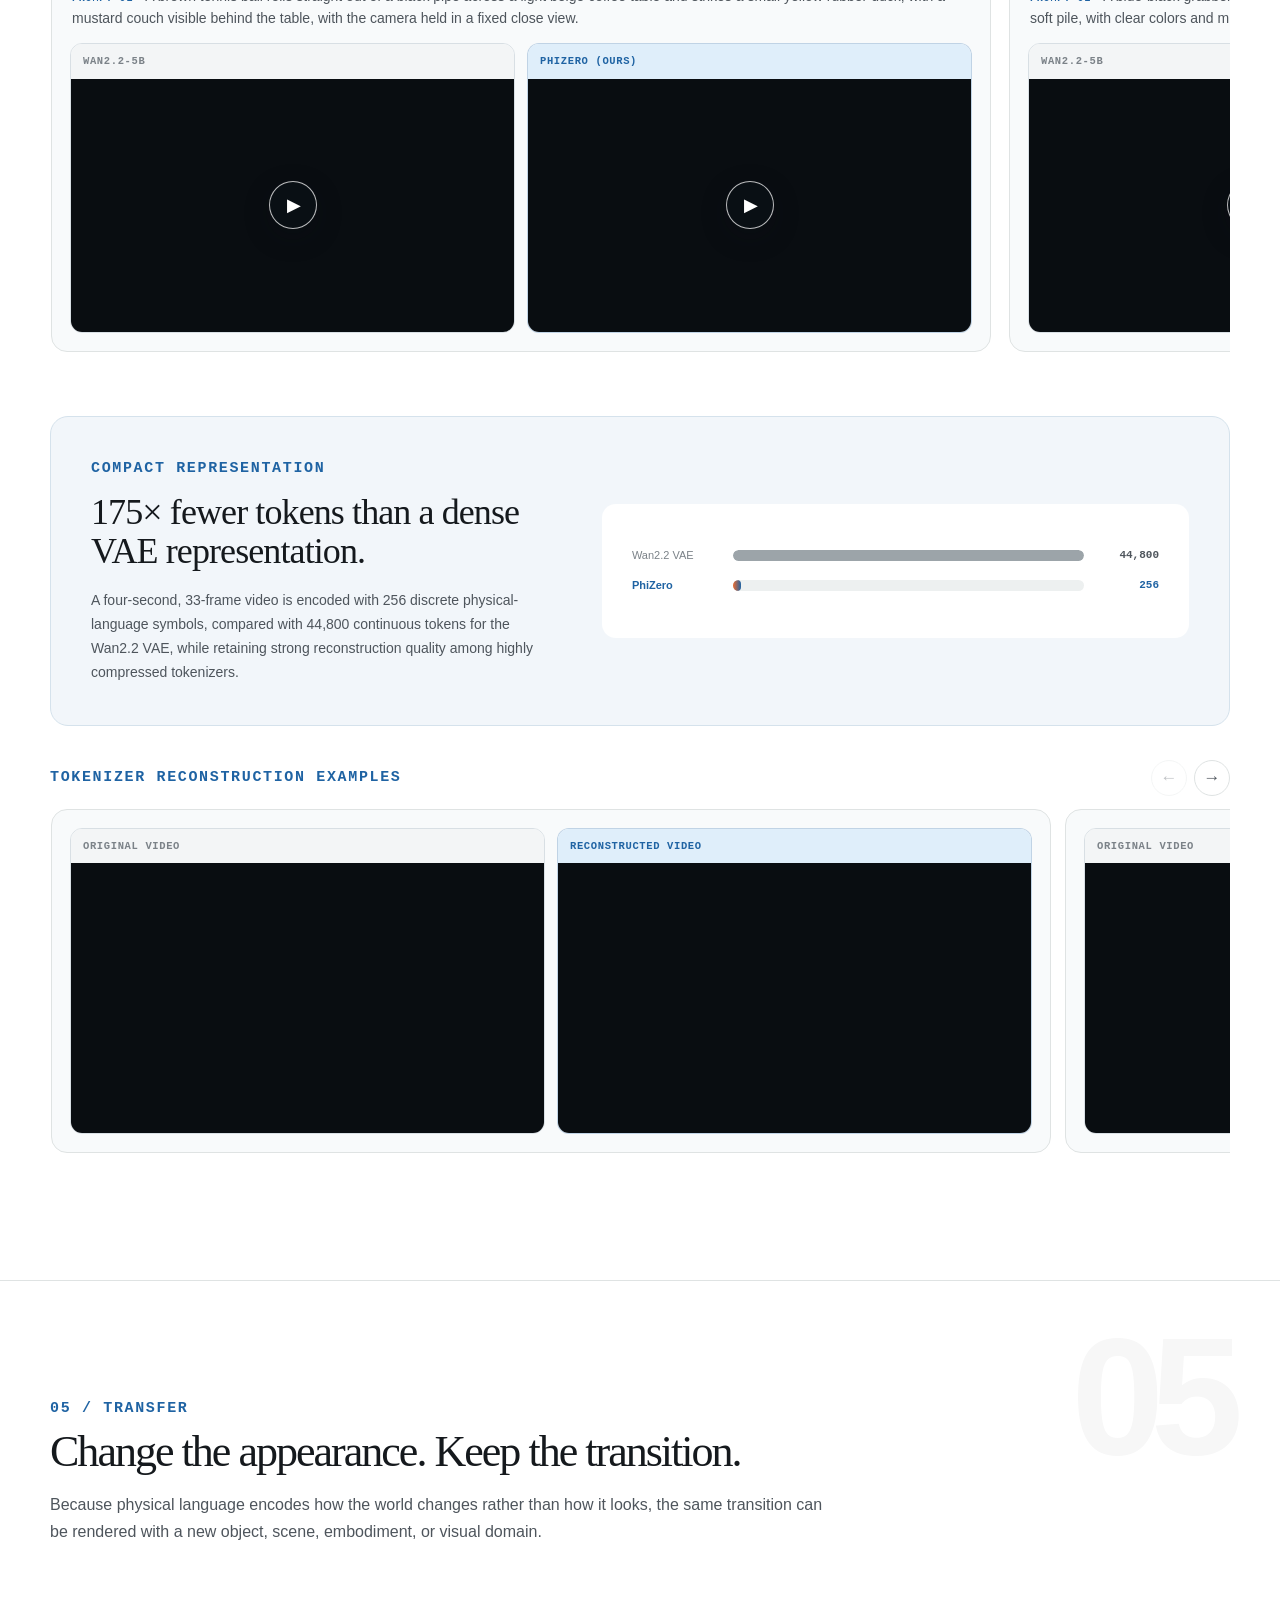
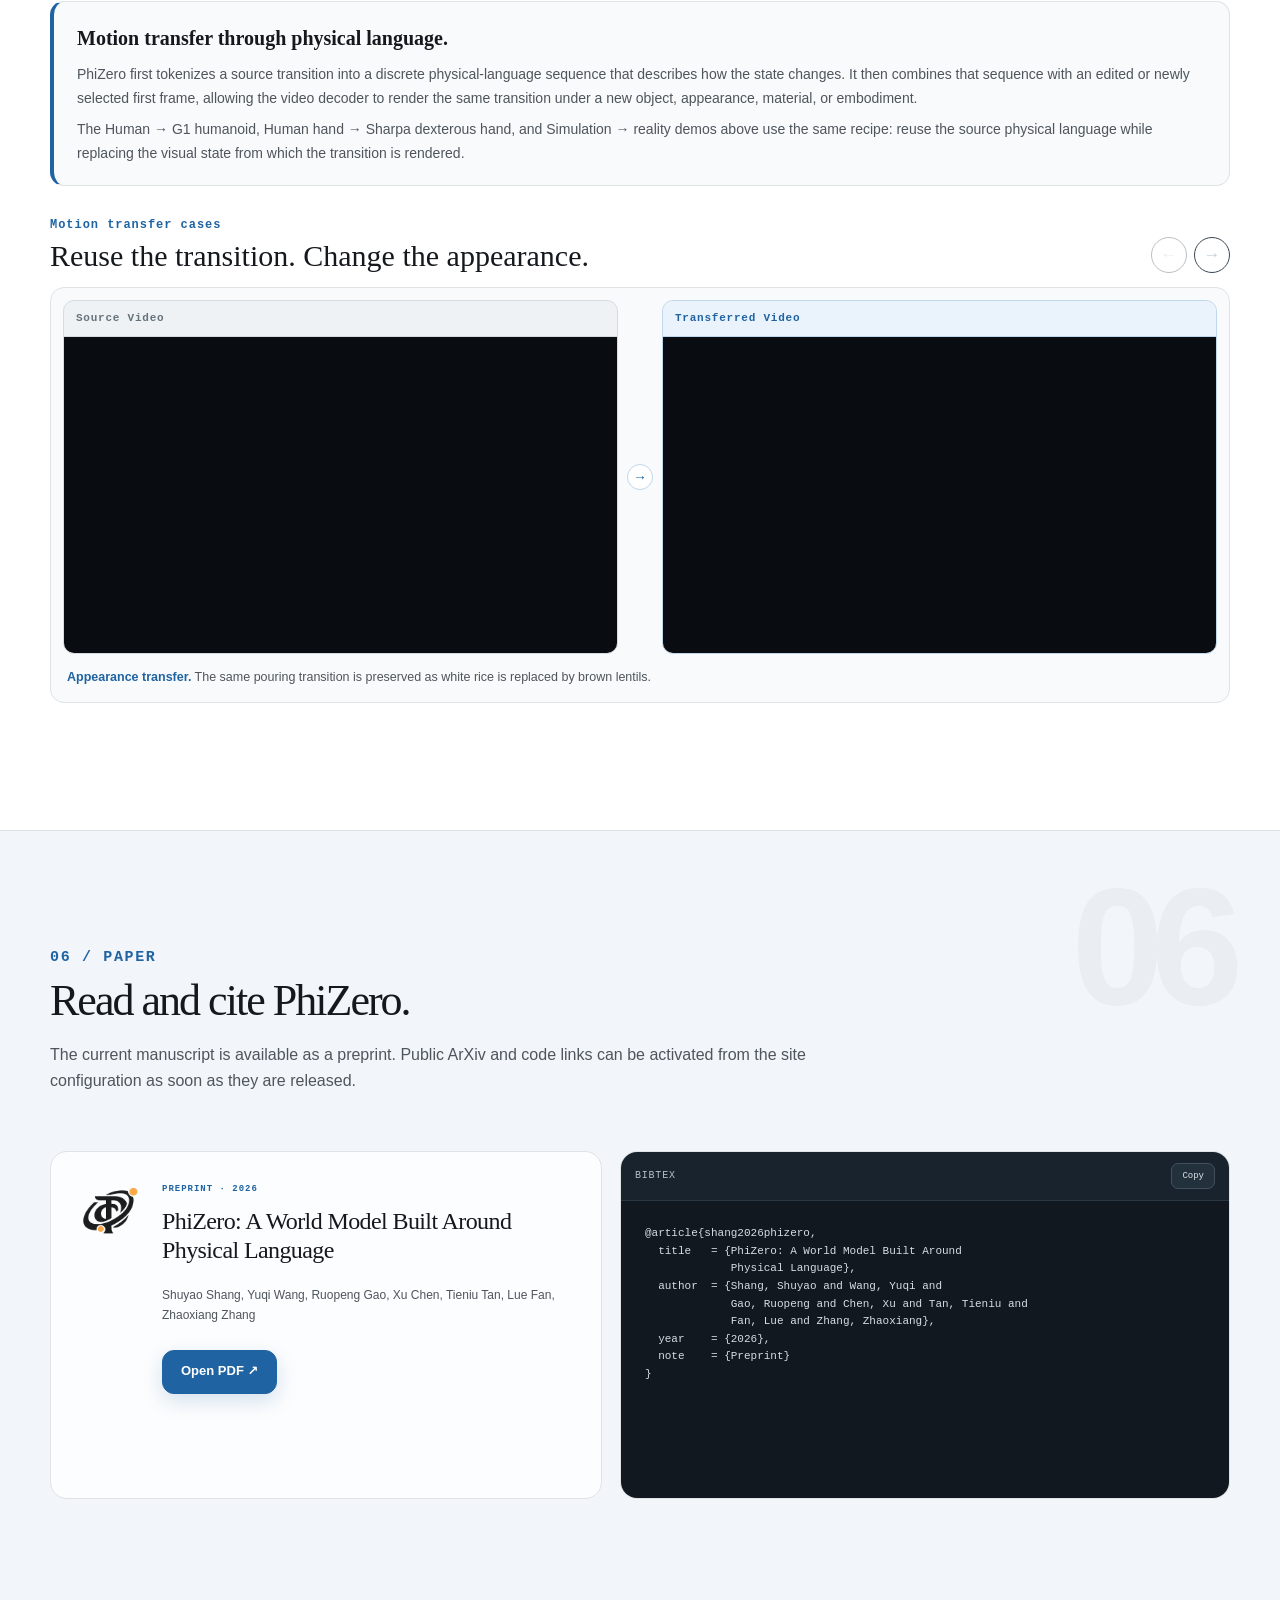
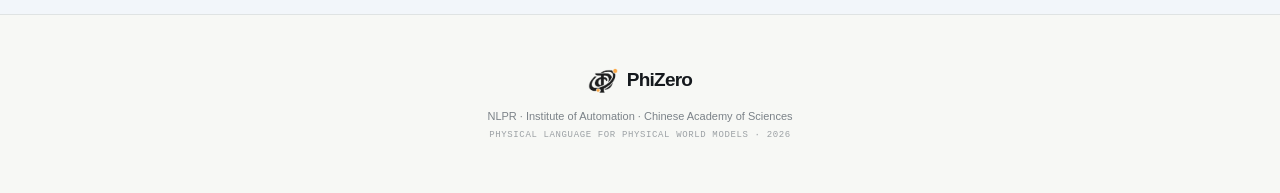
==== commit 47fd4501: "Split embodied transfer demos into paired videos" ====
--- a/index.html
+++ b/index.html
@@ -13,7 +13,7 @@
   <link rel="icon" type="image/png" sizes="32x32" href="./assets/img/phizero/favicon-32.png?v=2" />
   <link rel="shortcut icon" href="./assets/img/phizero/favicon-32.png?v=2" />
   <link rel="apple-touch-icon" sizes="180x180" href="./assets/img/phizero/apple-touch-icon.png?v=2" />
-  <link rel="stylesheet" href="./assets/css/styles.css?v=20260730b" />
+  <link rel="stylesheet" href="./assets/css/styles.css?v=20260731b" />
 </head>
 <body>
 
@@ -723,79 +723,189 @@
         </div>
       </div>
 
-      <div id="demo-body-transfer" class="demo-panel single-video-panel">
+      <div id="demo-body-transfer" class="demo-panel single-video-panel embodied-transfer-panel">
         <div class="application-heading"><h3>Cross-Embodiment Transfer: Human-body Motion Into G1-humanoid</h3></div>
         <div class="video-grid application-video-list">
-          <figure class="video-card">
-            <video muted loop playsinline preload="metadata">
-              <source src="./assets/videos/phizero/body2humanoid_2.mp4#t=0.1" type="video/mp4" />
-            </video>
+          <figure class="video-card transfer-video-card">
+            <div class="transfer-video-pair">
+              <div class="transfer-video-column">
+                <div class="transfer-video-label">Source Video</div>
+                <video muted loop playsinline preload="metadata">
+                  <source src="./assets/videos/phizero/body2humanoid_2_source.mp4#t=0.1" type="video/mp4" />
+                </video>
+              </div>
+              <div class="transfer-video-column transfer-video-column-output">
+                <div class="transfer-video-label">Transferred Video</div>
+                <video muted loop playsinline preload="metadata">
+                  <source src="./assets/videos/phizero/body2humanoid_2_transferred.mp4#t=0.1" type="video/mp4" />
+                </video>
+              </div>
+            </div>
             <figcaption><strong>Human → G1 humanoid.</strong> A person pushes a collapsible wagon forward, and the G1 humanoid follows the same leaning posture and arm trajectory.</figcaption>
           </figure>
-          <figure class="video-card">
-            <video muted loop playsinline preload="metadata">
-              <source src="./assets/videos/phizero/body2humanoid_4.mp4#t=0.1" type="video/mp4" />
-            </video>
+          <figure class="video-card transfer-video-card">
+            <div class="transfer-video-pair">
+              <div class="transfer-video-column">
+                <div class="transfer-video-label">Source Video</div>
+                <video muted loop playsinline preload="metadata">
+                  <source src="./assets/videos/phizero/body2humanoid_4_source.mp4#t=0.1" type="video/mp4" />
+                </video>
+              </div>
+              <div class="transfer-video-column transfer-video-column-output">
+                <div class="transfer-video-label">Transferred Video</div>
+                <video muted loop playsinline preload="metadata">
+                  <source src="./assets/videos/phizero/body2humanoid_4_transferred.mp4#t=0.1" type="video/mp4" />
+                </video>
+              </div>
+            </div>
             <figcaption><strong>Human → G1 humanoid.</strong> A low crawling motion across outdoor steps is retargeted to the G1 humanoid while preserving the coordinated whole-body pose.</figcaption>
           </figure>
-          <figure class="video-card">
-            <video muted loop playsinline preload="metadata">
-              <source src="./assets/videos/phizero/body2humanoid_3.mp4#t=0.1" type="video/mp4" />
-            </video>
+          <figure class="video-card transfer-video-card">
+            <div class="transfer-video-pair">
+              <div class="transfer-video-column">
+                <div class="transfer-video-label">Source Video</div>
+                <video muted loop playsinline preload="metadata">
+                  <source src="./assets/videos/phizero/body2humanoid_3_source.mp4#t=0.1" type="video/mp4" />
+                </video>
+              </div>
+              <div class="transfer-video-column transfer-video-column-output">
+                <div class="transfer-video-label">Transferred Video</div>
+                <video muted loop playsinline preload="metadata">
+                  <source src="./assets/videos/phizero/body2humanoid_3_transferred.mp4#t=0.1" type="video/mp4" />
+                </video>
+              </div>
+            </div>
             <figcaption><strong>Human → G1 humanoid.</strong> A person manipulates a large black storage case on a table, and the G1 humanoid reproduces the upper-body interaction.</figcaption>
           </figure>
-          <figure class="video-card">
-            <video muted loop playsinline preload="metadata">
-              <source src="./assets/videos/phizero/body2humanoid_1.mp4#t=0.1" type="video/mp4" />
-            </video>
+          <figure class="video-card transfer-video-card">
+            <div class="transfer-video-pair">
+              <div class="transfer-video-column">
+                <div class="transfer-video-label">Source Video</div>
+                <video muted loop playsinline preload="metadata">
+                  <source src="./assets/videos/phizero/body2humanoid_1_source.mp4#t=0.1" type="video/mp4" />
+                </video>
+              </div>
+              <div class="transfer-video-column transfer-video-column-output">
+                <div class="transfer-video-label">Transferred Video</div>
+                <video muted loop playsinline preload="metadata">
+                  <source src="./assets/videos/phizero/body2humanoid_1_transferred.mp4#t=0.1" type="video/mp4" />
+                </video>
+              </div>
+            </div>
             <figcaption><strong>Human → G1 humanoid.</strong> A person lifts a white basket from the table, and PhiZero transfers the coordinated whole-body motion to a G1 humanoid.</figcaption>
           </figure>
         </div>
       </div>
 
-      <div id="demo-hand-transfer" class="demo-panel single-video-panel">
+      <div id="demo-hand-transfer" class="demo-panel single-video-panel embodied-transfer-panel">
         <div class="application-heading"><h3>Cross-Embodiment Transfer: Human-hand Motion Into Sharpa-dexterous</h3></div>
         <div class="video-grid application-video-list">
-          <figure class="video-card">
-            <video muted loop playsinline preload="metadata">
-              <source src="./assets/videos/phizero/hand2dex_3.mp4#t=0.1" type="video/mp4" />
-            </video>
+          <figure class="video-card transfer-video-card">
+            <div class="transfer-video-pair">
+              <div class="transfer-video-column">
+                <div class="transfer-video-label">Source Video</div>
+                <video muted loop playsinline preload="metadata">
+                  <source src="./assets/videos/phizero/hand2dex_3_source.mp4#t=0.1" type="video/mp4" />
+                </video>
+              </div>
+              <div class="transfer-video-column transfer-video-column-output">
+                <div class="transfer-video-label">Transferred Video</div>
+                <video muted loop playsinline preload="metadata">
+                  <source src="./assets/videos/phizero/hand2dex_3_transferred.mp4#t=0.1" type="video/mp4" />
+                </video>
+              </div>
+            </div>
             <figcaption><strong>Human hand → Sharpa dexterous hand.</strong> A human hand rolls and repositions a red ball, and the Sharpa hand reproduces the contact-rich finger motion.</figcaption>
           </figure>
-          <figure class="video-card">
-            <video muted loop playsinline preload="metadata">
-              <source src="./assets/videos/phizero/hand2dex_2.mp4#t=0.1" type="video/mp4" />
-            </video>
+          <figure class="video-card transfer-video-card">
+            <div class="transfer-video-pair">
+              <div class="transfer-video-column">
+                <div class="transfer-video-label">Source Video</div>
+                <video muted loop playsinline preload="metadata">
+                  <source src="./assets/videos/phizero/hand2dex_2_source.mp4#t=0.1" type="video/mp4" />
+                </video>
+              </div>
+              <div class="transfer-video-column transfer-video-column-output">
+                <div class="transfer-video-label">Transferred Video</div>
+                <video muted loop playsinline preload="metadata">
+                  <source src="./assets/videos/phizero/hand2dex_2_transferred.mp4#t=0.1" type="video/mp4" />
+                </video>
+              </div>
+            </div>
             <figcaption><strong>Human hand → Sharpa dexterous hand.</strong> A human hand grips and lifts a yellow bowl by its rim, transferring the grasp and wrist trajectory to the Sharpa hand.</figcaption>
           </figure>
-          <figure class="video-card">
-            <video muted loop playsinline preload="metadata">
-              <source src="./assets/videos/phizero/hand2dex_1.mp4#t=0.1" type="video/mp4" />
-            </video>
+          <figure class="video-card transfer-video-card">
+            <div class="transfer-video-pair">
+              <div class="transfer-video-column">
+                <div class="transfer-video-label">Source Video</div>
+                <video muted loop playsinline preload="metadata">
+                  <source src="./assets/videos/phizero/hand2dex_1_source.mp4#t=0.1" type="video/mp4" />
+                </video>
+              </div>
+              <div class="transfer-video-column transfer-video-column-output">
+                <div class="transfer-video-label">Transferred Video</div>
+                <video muted loop playsinline preload="metadata">
+                  <source src="./assets/videos/phizero/hand2dex_1_transferred.mp4#t=0.1" type="video/mp4" />
+                </video>
+              </div>
+            </div>
             <figcaption><strong>Human hand → Sharpa dexterous hand.</strong> A human hand grasps and lifts a turquoise tool, and PhiZero transfers the fine-grained finger and wrist motion to the Sharpa dexterous hand.</figcaption>
           </figure>
         </div>
       </div>
 
-      <div id="demo-sim2real" class="demo-panel single-video-panel">
+      <div id="demo-sim2real" class="demo-panel single-video-panel embodied-transfer-panel">
         <div class="application-heading"><h3>Sim-to-Real Transfer</h3></div>
         <div class="video-grid application-video-list">
-          <figure class="video-card">
-            <video muted loop playsinline preload="metadata">
-              <source src="./assets/videos/phizero/sim2real_2.mp4#t=0.1" type="video/mp4" />
-            </video>
+          <figure class="video-card transfer-video-card">
+            <div class="transfer-video-pair">
+              <div class="transfer-video-column">
+                <div class="transfer-video-label">Source Video</div>
+                <video muted loop playsinline preload="metadata">
+                  <source src="./assets/videos/phizero/sim2real_2_source.mp4#t=0.1" type="video/mp4" />
+                </video>
+              </div>
+              <div class="transfer-video-column transfer-video-column-output">
+                <div class="transfer-video-label">Transferred Video</div>
+                <video muted loop playsinline preload="metadata">
+                  <source src="./assets/videos/phizero/sim2real_2_transferred.mp4#t=0.1" type="video/mp4" />
+                </video>
+              </div>
+            </div>
             <figcaption><strong>Simulation → reality.</strong> A robot reaches for and lifts a bottle, preserving the simulated gripper trajectory under realistic appearance.</figcaption>
           </figure>
-          <figure class="video-card">
-            <video muted loop playsinline preload="metadata">
-              <source src="./assets/videos/phizero/sim2real_1.mp4#t=0.1" type="video/mp4" />
-            </video>
+          <figure class="video-card transfer-video-card">
+            <div class="transfer-video-pair">
+              <div class="transfer-video-column">
+                <div class="transfer-video-label">Source Video</div>
+                <video muted loop playsinline preload="metadata">
+                  <source src="./assets/videos/phizero/sim2real_1_source.mp4#t=0.1" type="video/mp4" />
+                </video>
+              </div>
+              <div class="transfer-video-column transfer-video-column-output">
+                <div class="transfer-video-label">Transferred Video</div>
+                <video muted loop playsinline preload="metadata">
+                  <source src="./assets/videos/phizero/sim2real_1_transferred.mp4#t=0.1" type="video/mp4" />
+                </video>
+              </div>
+            </div>
             <figcaption><strong>Simulation → reality.</strong> A robot picks up a bottle and places it into a basket, transferring the simulated interaction into a realistic scene.</figcaption>
           </figure>
-          <figure class="video-card">
-            <video muted loop playsinline preload="metadata">
-              <source src="./assets/videos/phizero/sim2real_3.mp4#t=0.1" type="video/mp4" />
-            </video>
+          <figure class="video-card transfer-video-card">
+            <div class="transfer-video-pair">
+              <div class="transfer-video-column">
+                <div class="transfer-video-label">Source Video</div>
+                <video muted loop playsinline preload="metadata">
+                  <source src="./assets/videos/phizero/sim2real_3_source.mp4#t=0.1" type="video/mp4" />
+                </video>
+              </div>
+              <div class="transfer-video-column transfer-video-column-output">
+                <div class="transfer-video-label">Transferred Video</div>
+                <video muted loop playsinline preload="metadata">
+                  <source src="./assets/videos/phizero/sim2real_3_transferred.mp4#t=0.1" type="video/mp4" />
+                </video>
+              </div>
+            </div>
             <figcaption><strong>Simulation → reality.</strong> A robot moves a small object toward a bowl while the simulated manipulation is rendered in a realistic workspace.</figcaption>
           </figure>
         </div>
--- a/assets/css/styles.css
+++ b/assets/css/styles.css
@@ -1474,6 +1474,31 @@
   scroll-snap-align: start;
 }
 
+.embodied-transfer-panel .transfer-video-column {
+  border-color: #364653;
+  background: #0b1117;
+}
+
+.embodied-transfer-panel .transfer-video-label {
+  border-bottom-color: #364653;
+  color: #c3cdd5;
+  background: #151f28;
+}
+
+.embodied-transfer-panel .transfer-video-column-output {
+  border-color: #3975a2;
+}
+
+.embodied-transfer-panel .transfer-video-column-output .transfer-video-label {
+  border-bottom-color: #3975a2;
+  color: #91c9f6;
+  background: #152738;
+}
+
+.embodied-transfer-panel .video-card figcaption {
+  min-height: 0;
+}
+
 #demo-body-transfer .application-heading h3,
 #demo-hand-transfer .application-heading h3 {
   font-size: clamp(22px, 2.6vw, 31px);
@@ -1604,12 +1629,32 @@
 
 .transfer-video-pair {
   display: grid;
-  grid-template-columns: repeat(2, minmax(0, 1fr));
-  gap: 12px;
+  grid-template-columns: minmax(0, 1fr) 28px minmax(0, 1fr);
+  gap: 8px;
   padding: 12px 12px 0;
 }
 
+.transfer-video-pair::after {
+  content: "→";
+  grid-column: 2;
+  grid-row: 1;
+  place-self: center;
+  display: grid;
+  width: 24px;
+  height: 24px;
+  place-items: center;
+  border: 1px solid #bfd7ec;
+  border-radius: 999px;
+  color: var(--blue);
+  background: #fff;
+  font-size: 14px;
+  font-weight: 800;
+  line-height: 1;
+}
+
 .transfer-video-column {
+  grid-column: 1;
+  grid-row: 1;
   min-width: 0;
   overflow: hidden;
   border: 1px solid #d5dce1;
@@ -1628,6 +1673,7 @@
 }
 
 .transfer-video-column-output {
+  grid-column: 3;
   border-color: #bfd7ec;
 }
 
@@ -1637,10 +1683,17 @@
   background: #eaf3fb;
 }
 
-.transfer-motion-panel .transfer-video-column video {
+.transfer-motion-panel .transfer-video-column video,
+.embodied-transfer-panel .transfer-video-column video {
   width: 100%;
   aspect-ratio: 1.75 / 1;
   object-fit: cover;
+}
+
+.embodied-transfer-panel .transfer-video-pair::after {
+  border-color: #3975a2;
+  color: #91c9f6;
+  background: #152738;
 }
 
 .transfer-motion-panel .video-card figcaption {
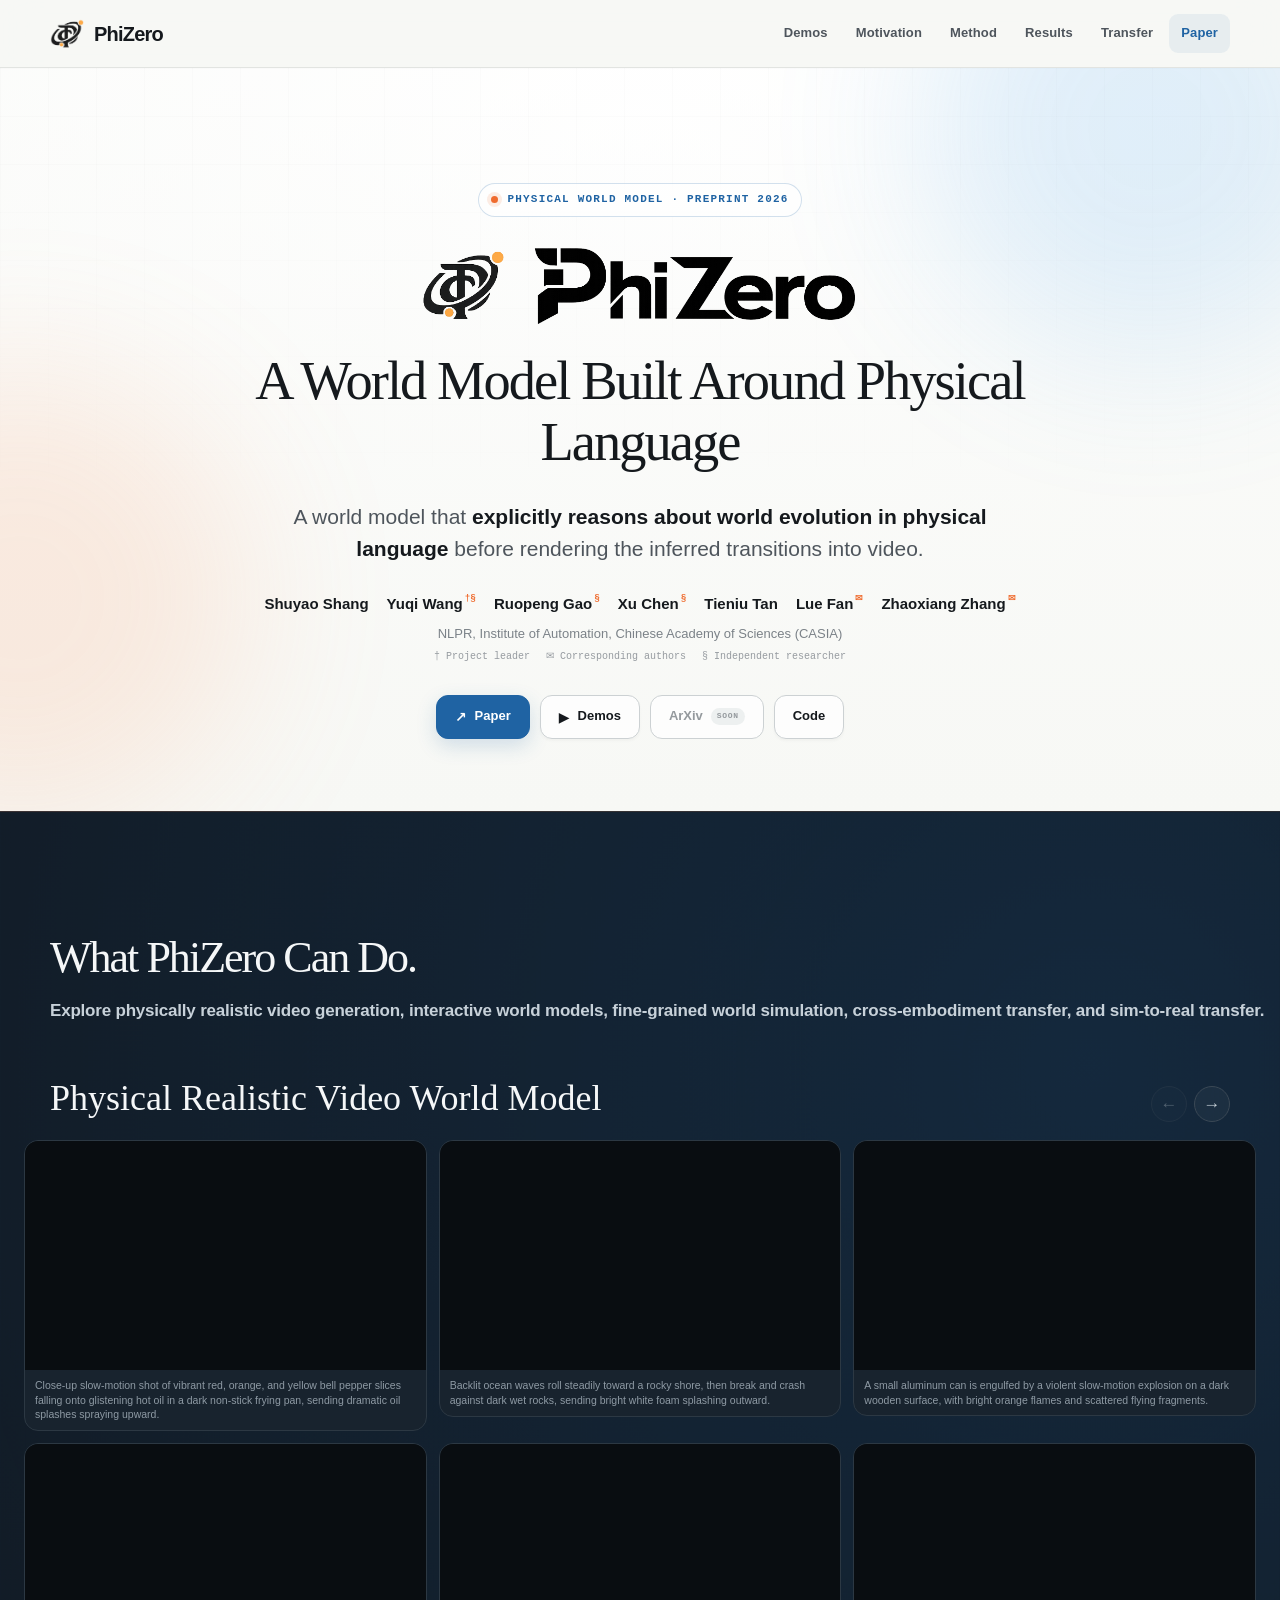
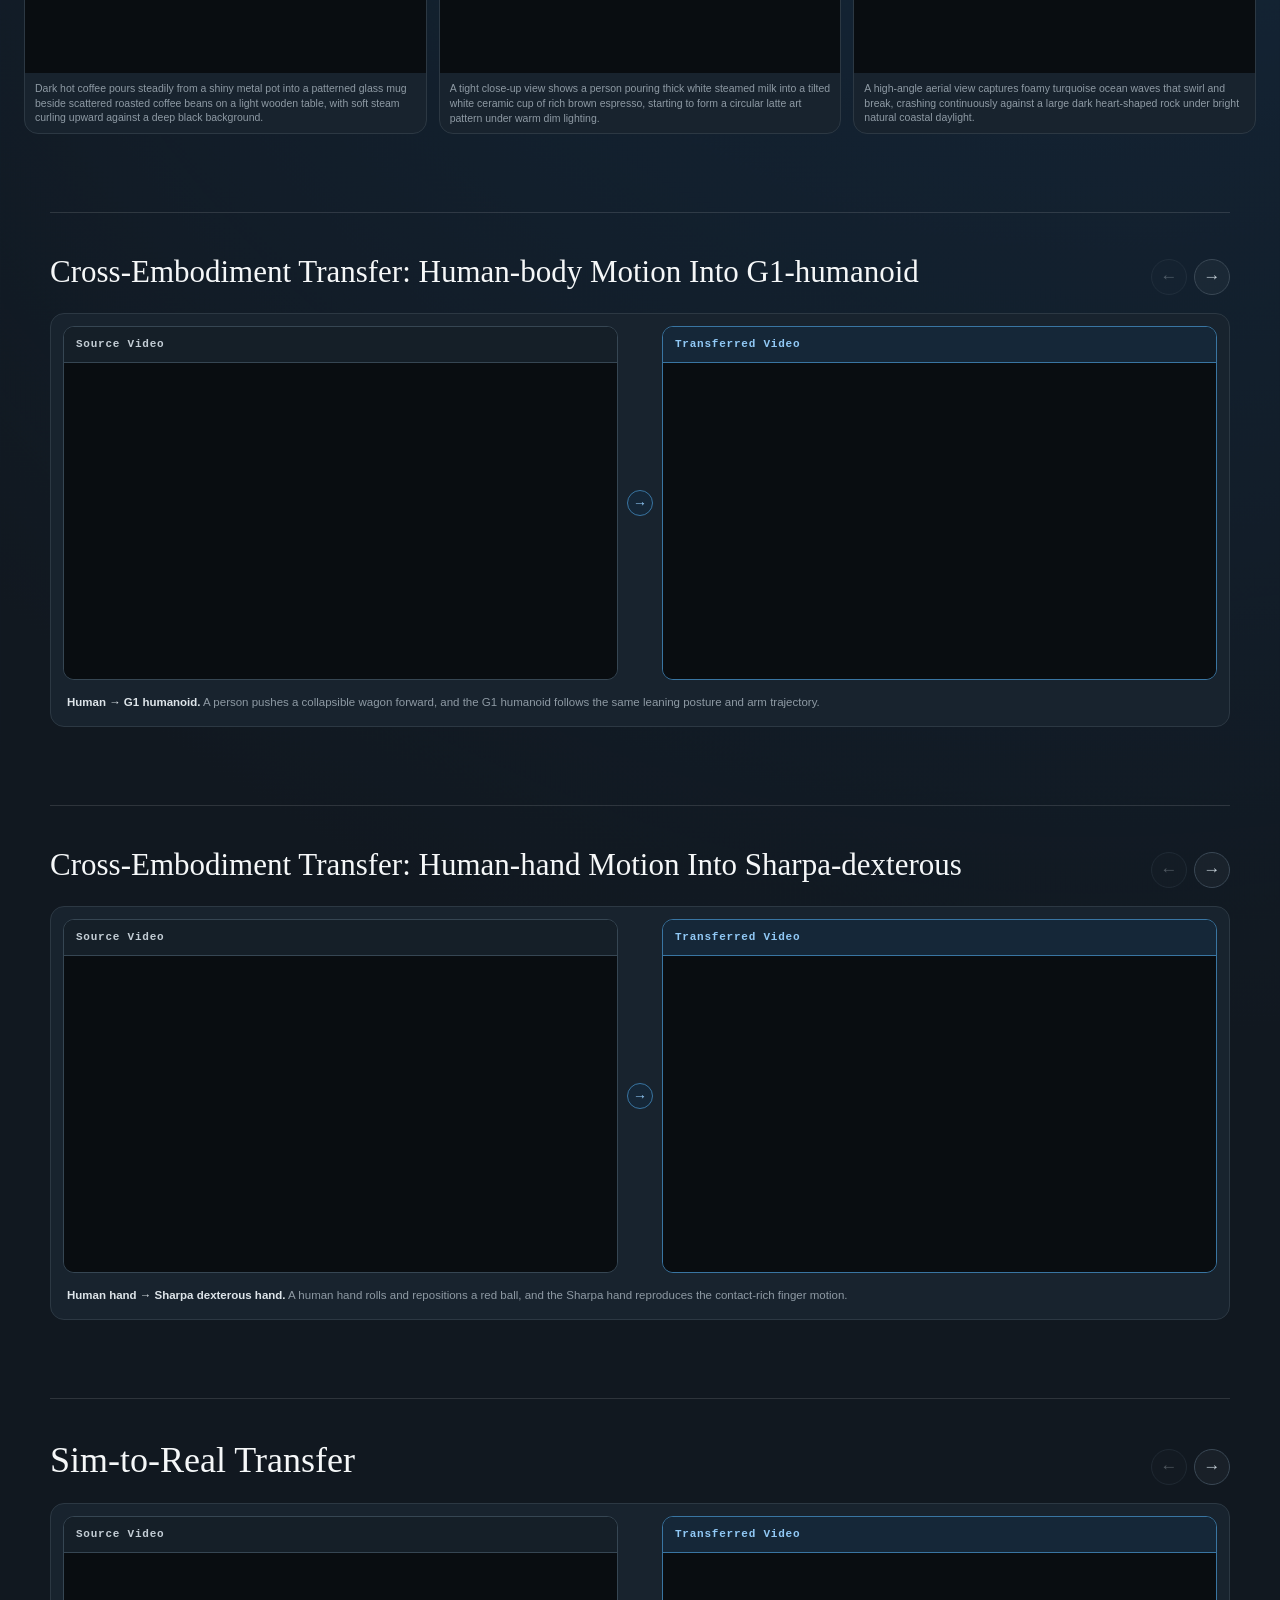
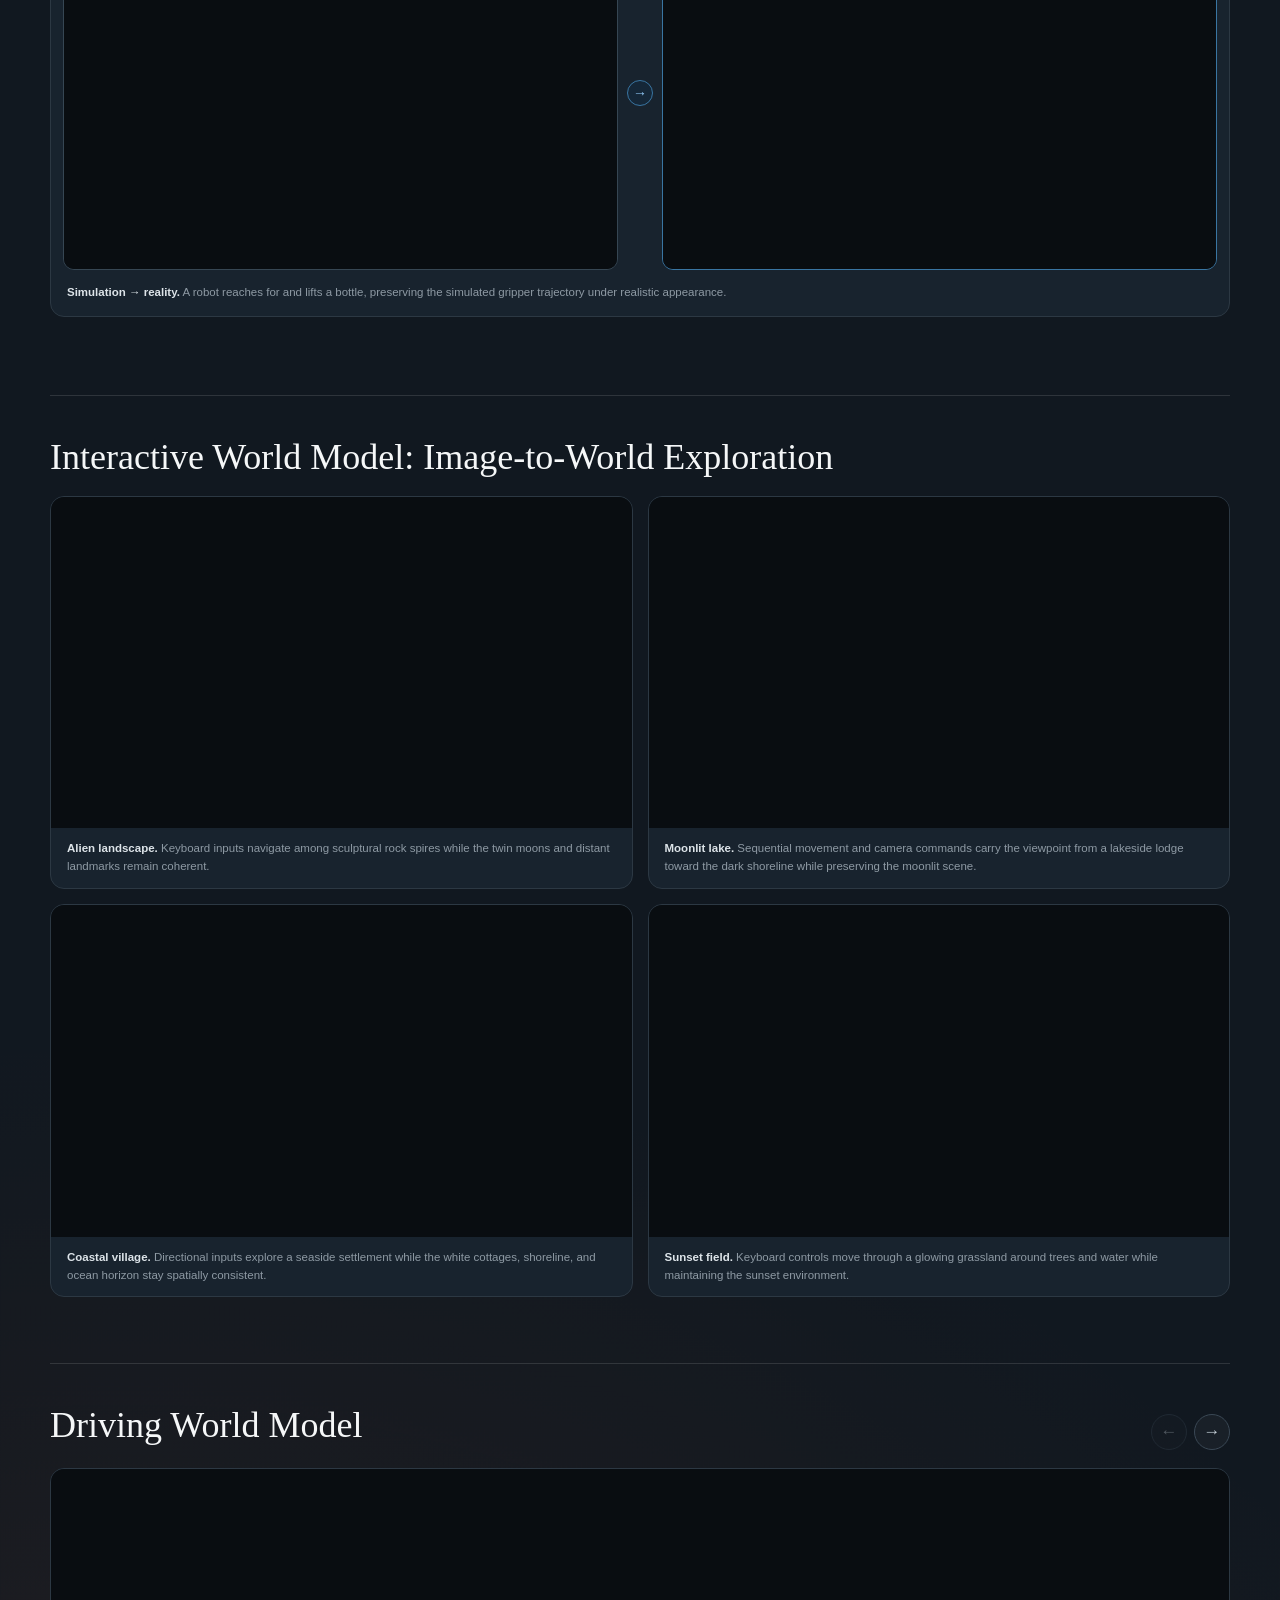
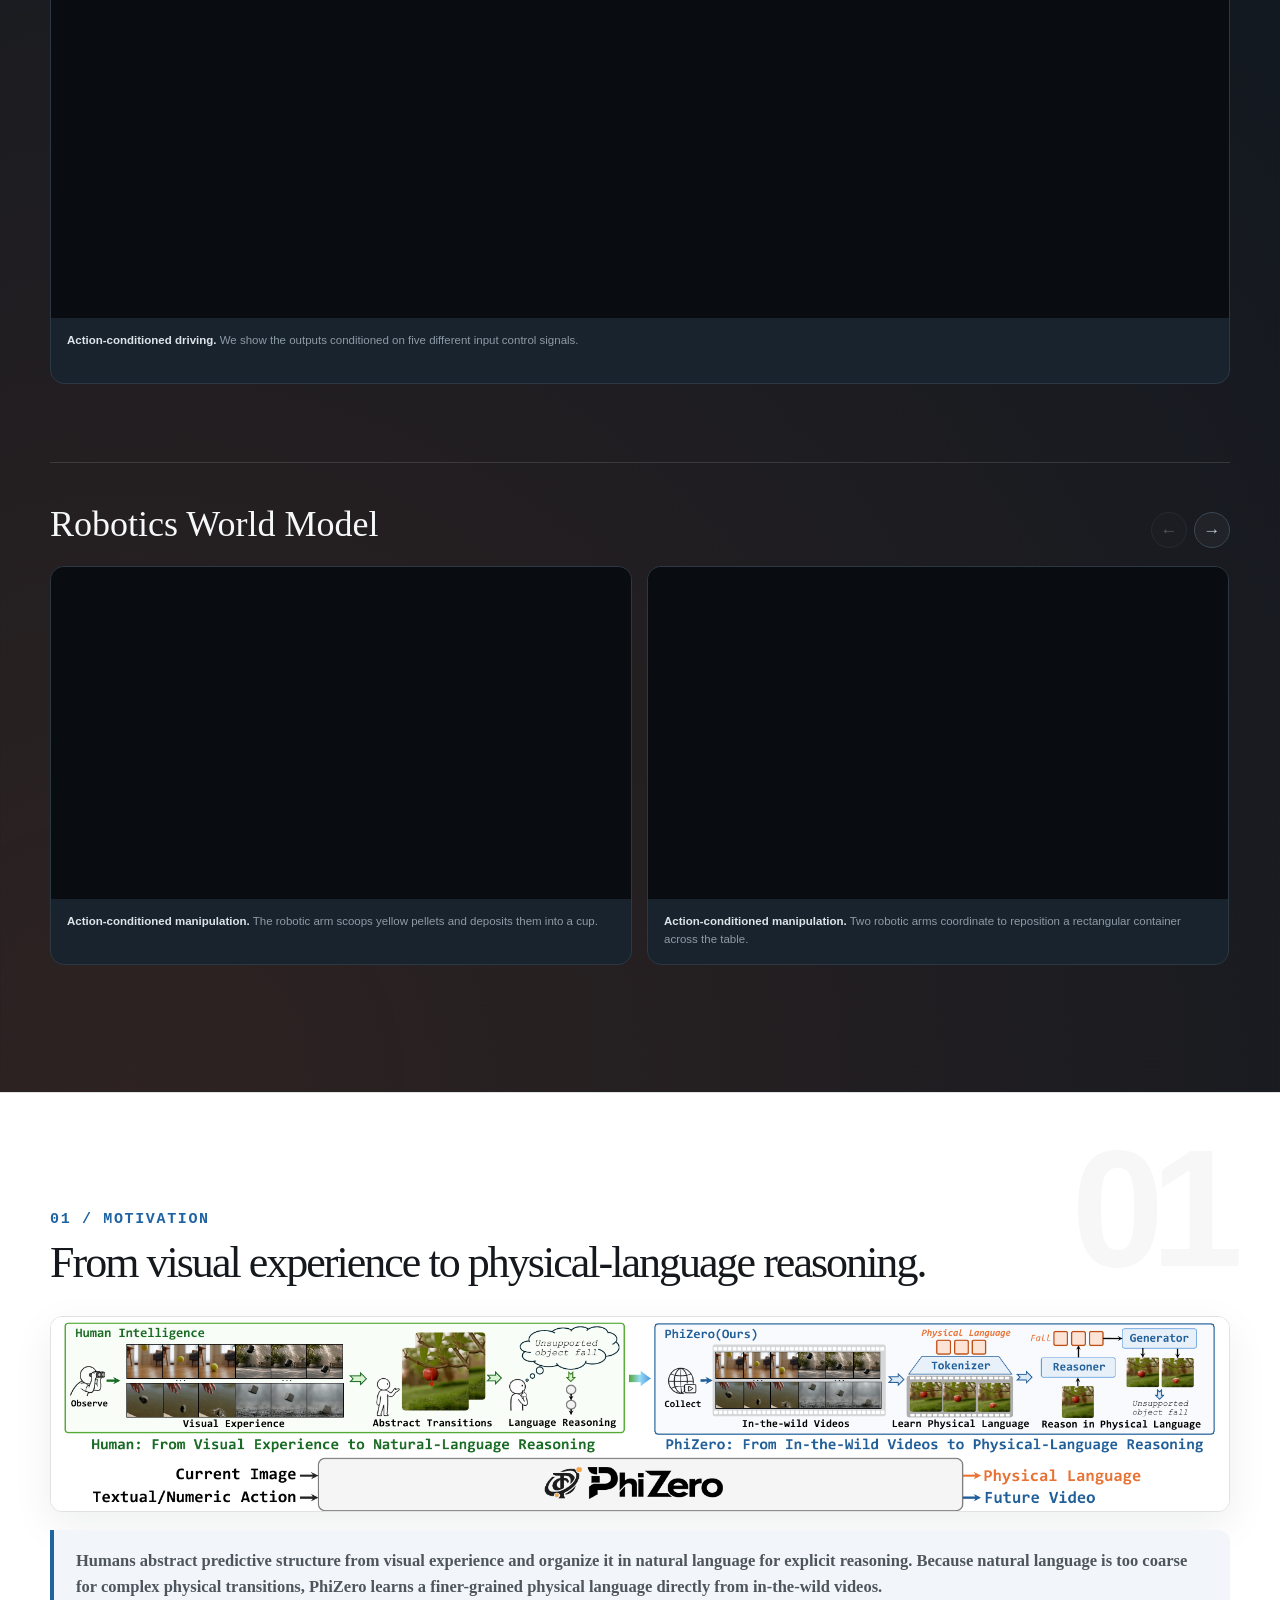
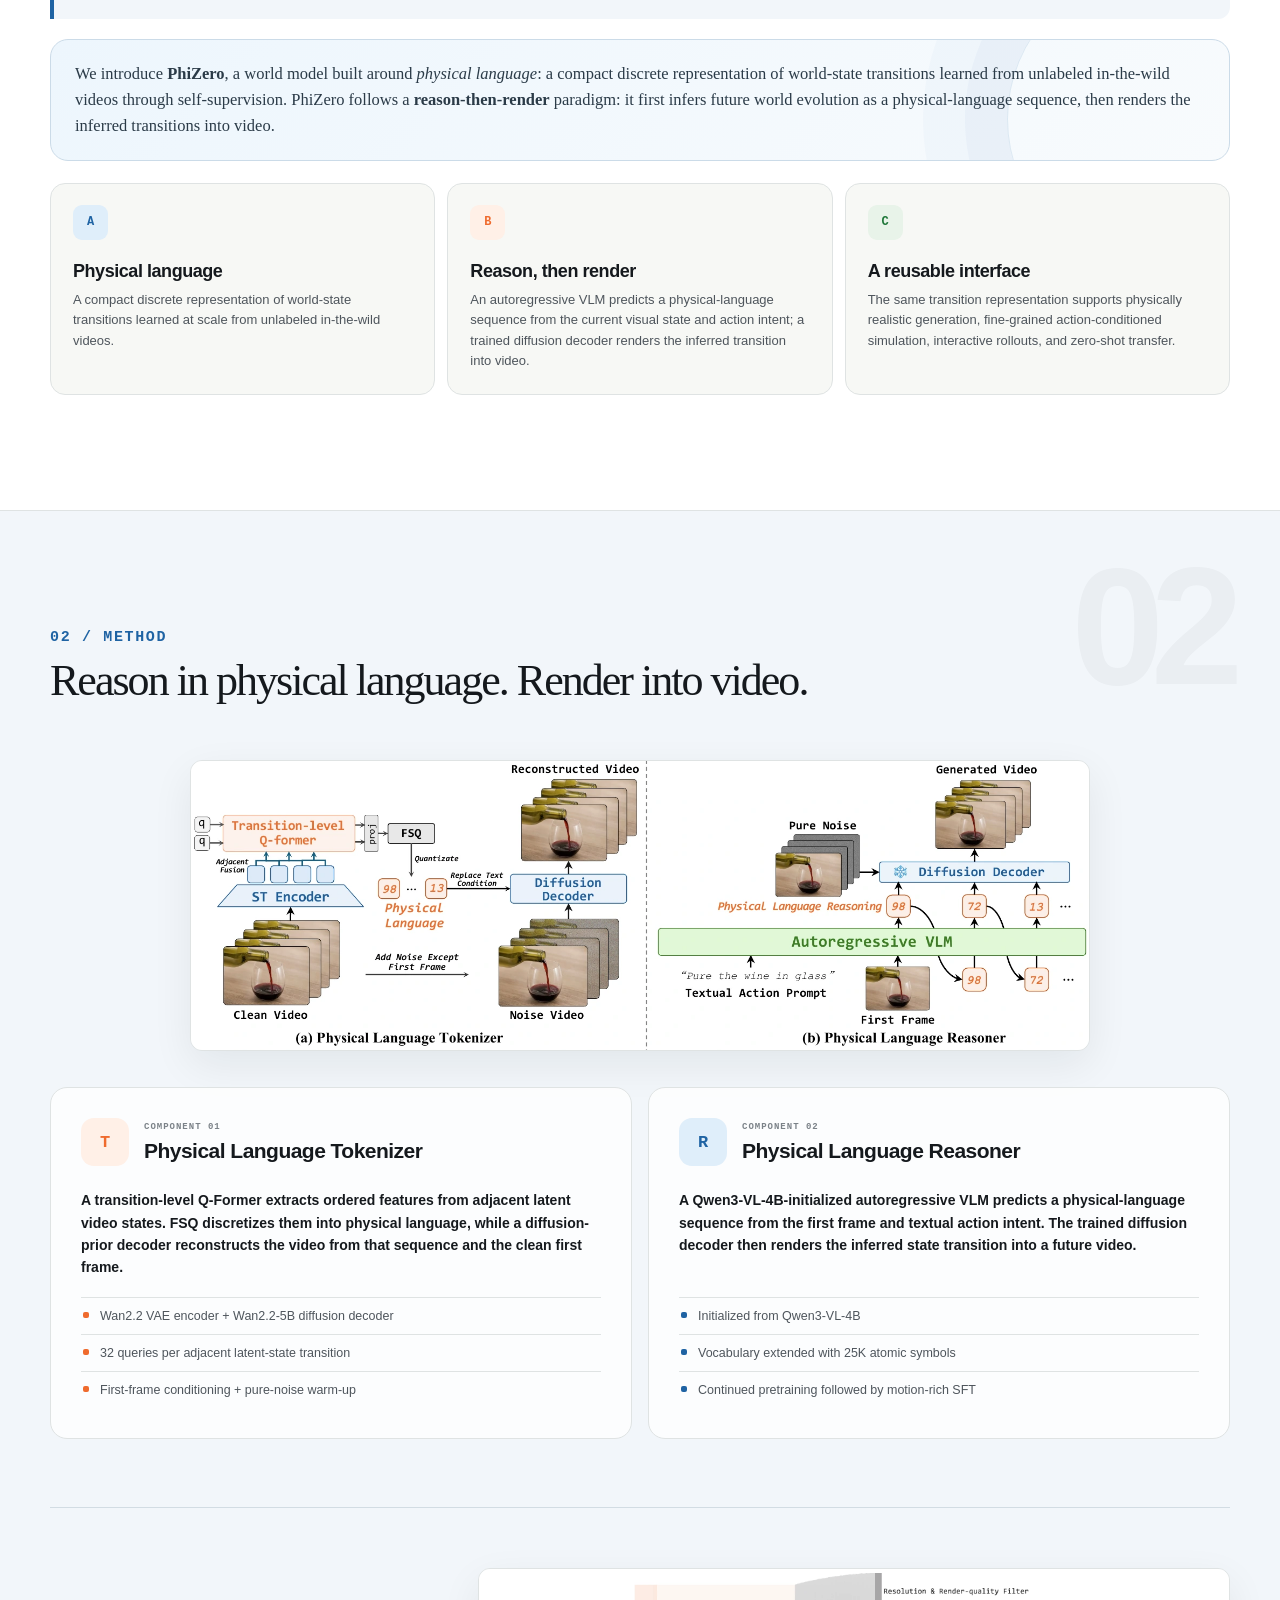
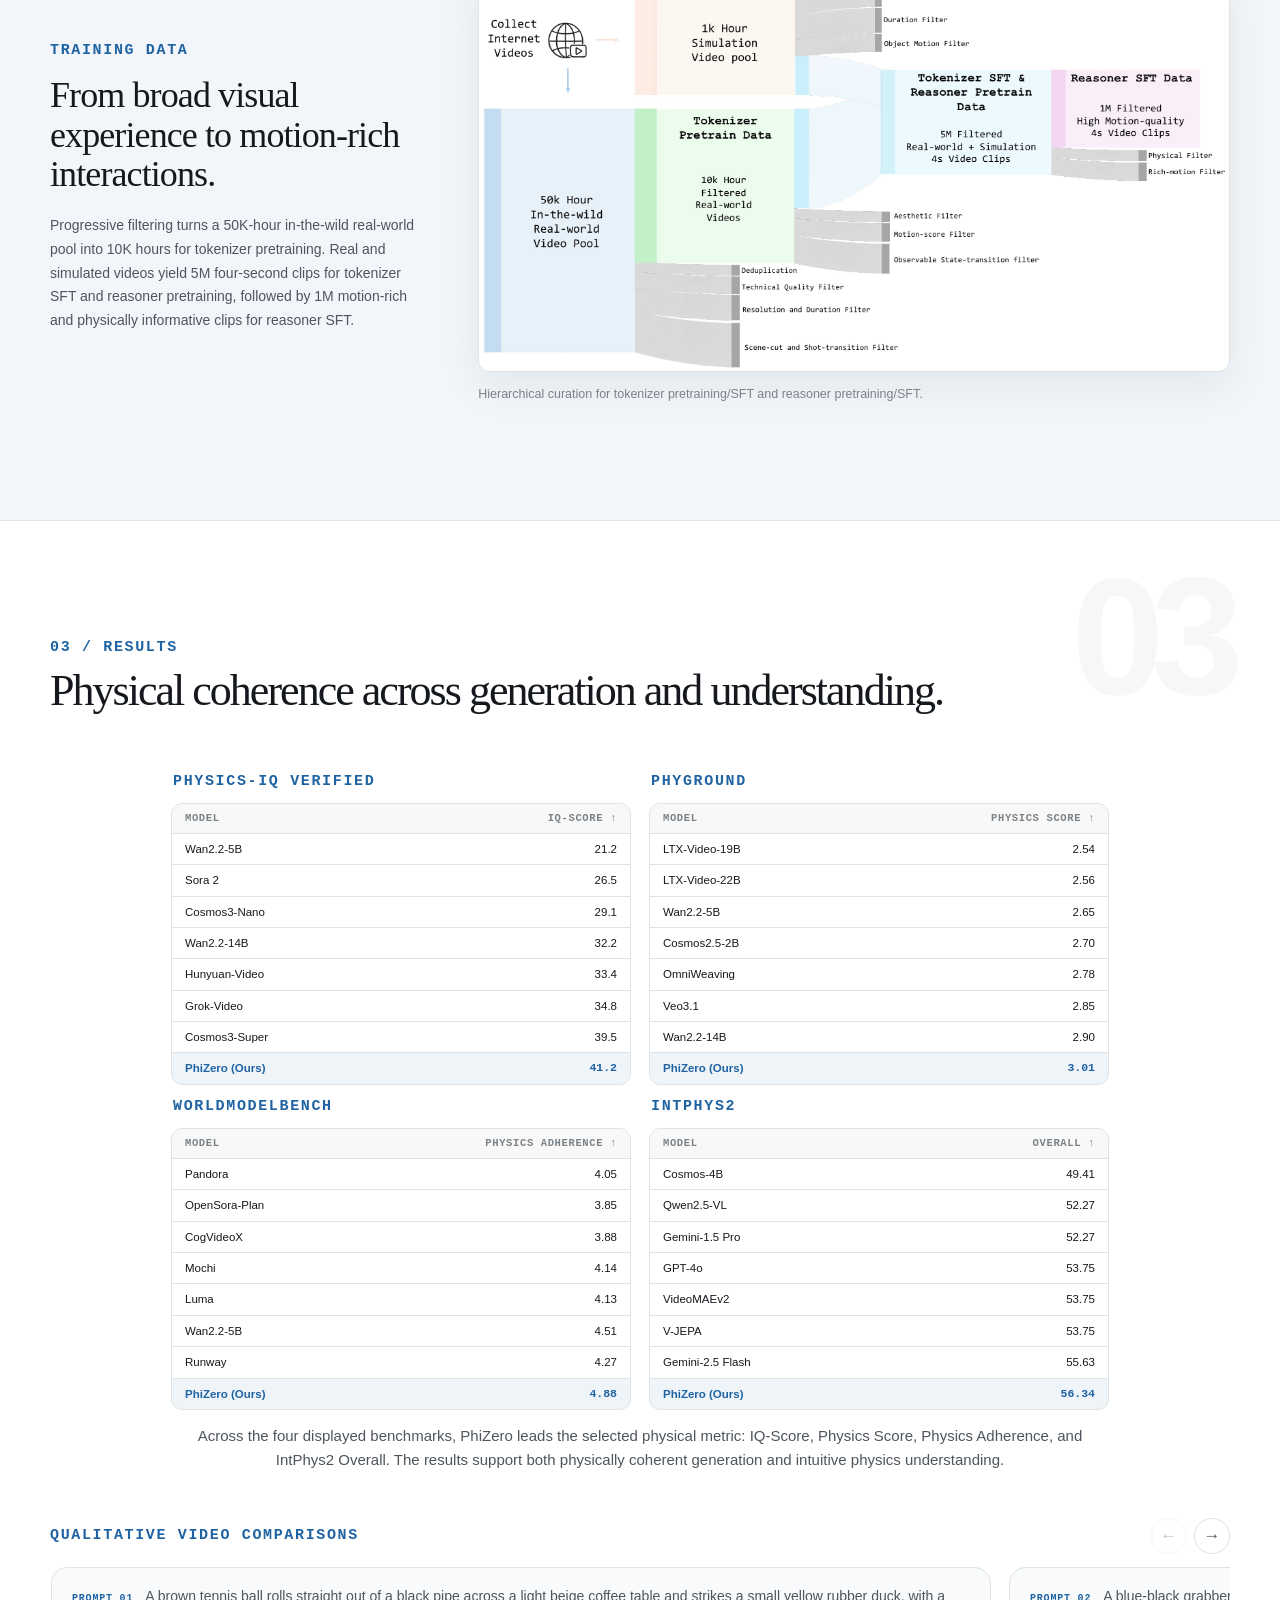
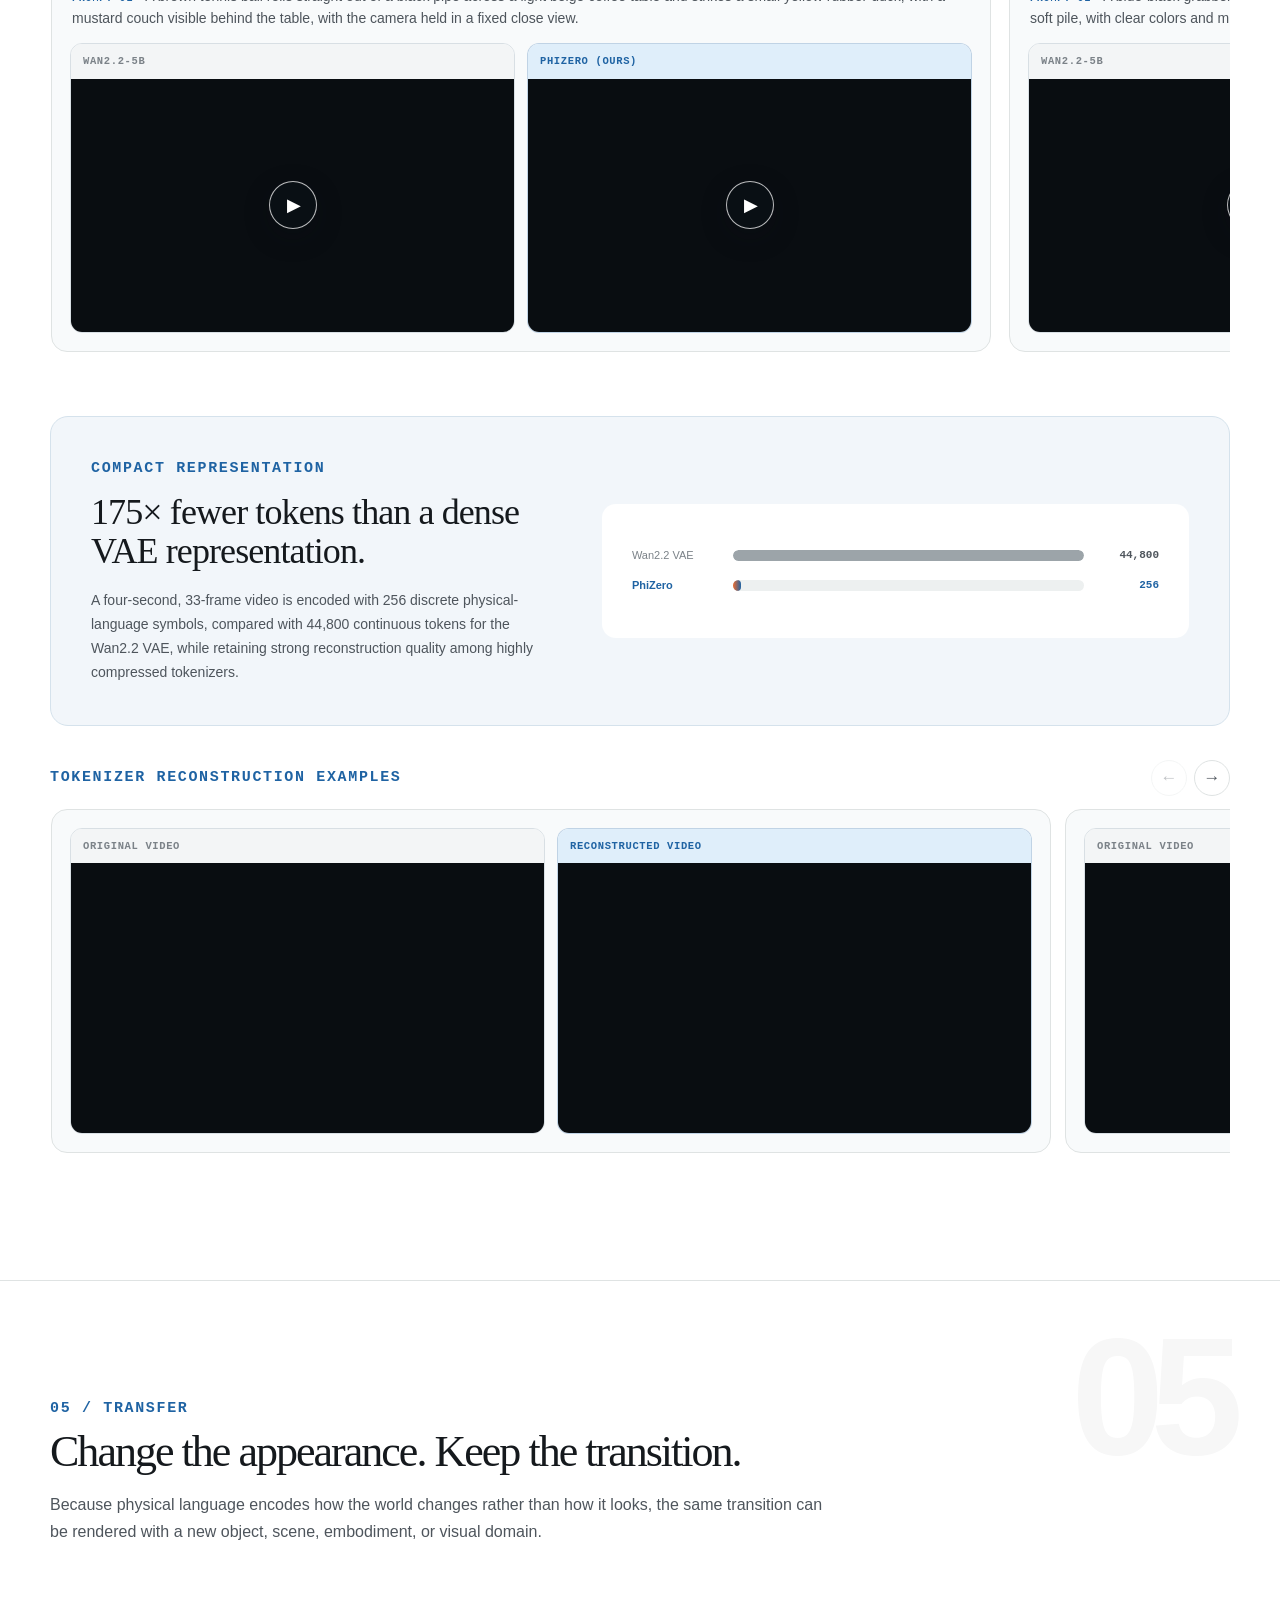
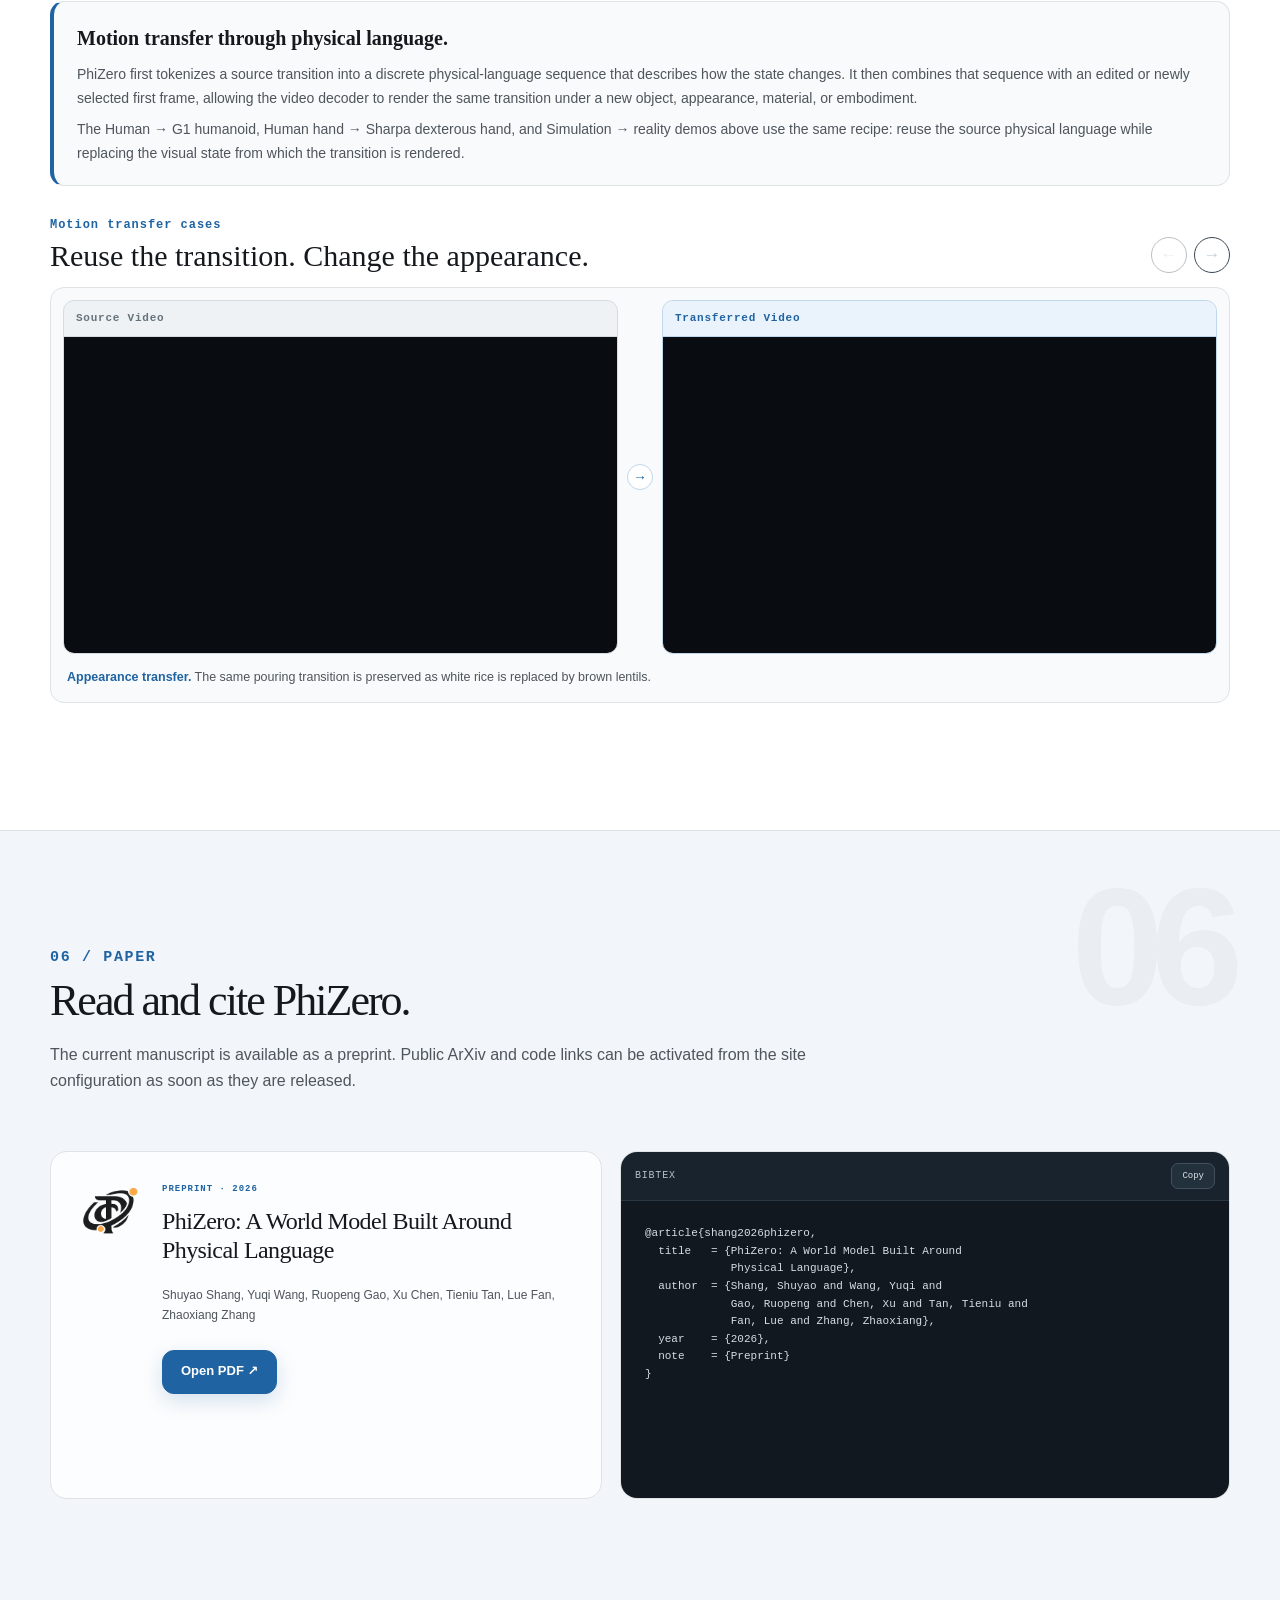
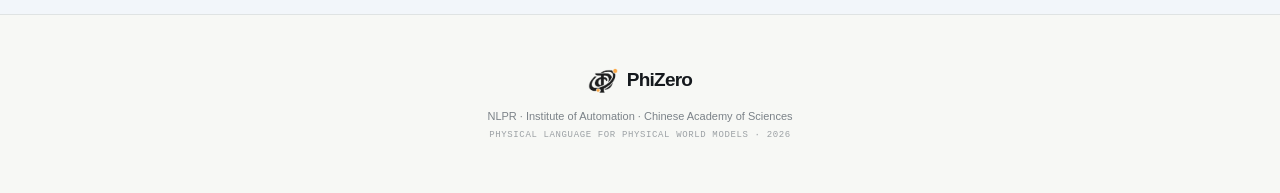
==== commit 9aa5c607: "Link project page to PhiZero code repository" ====
--- a/index.html
+++ b/index.html
@@ -1163,7 +1163,7 @@
   <p class="footer-meta">Physical language for physical world models · <span id="footer-year">2026</span></p>
 </footer>
 
-<script src="./config.js"></script>
-<script src="./assets/js/main.js?v=20260730"></script>
+<script src="./config.js?v=20260731"></script>
+<script src="./assets/js/main.js?v=20260731"></script>
 </body>
 </html>
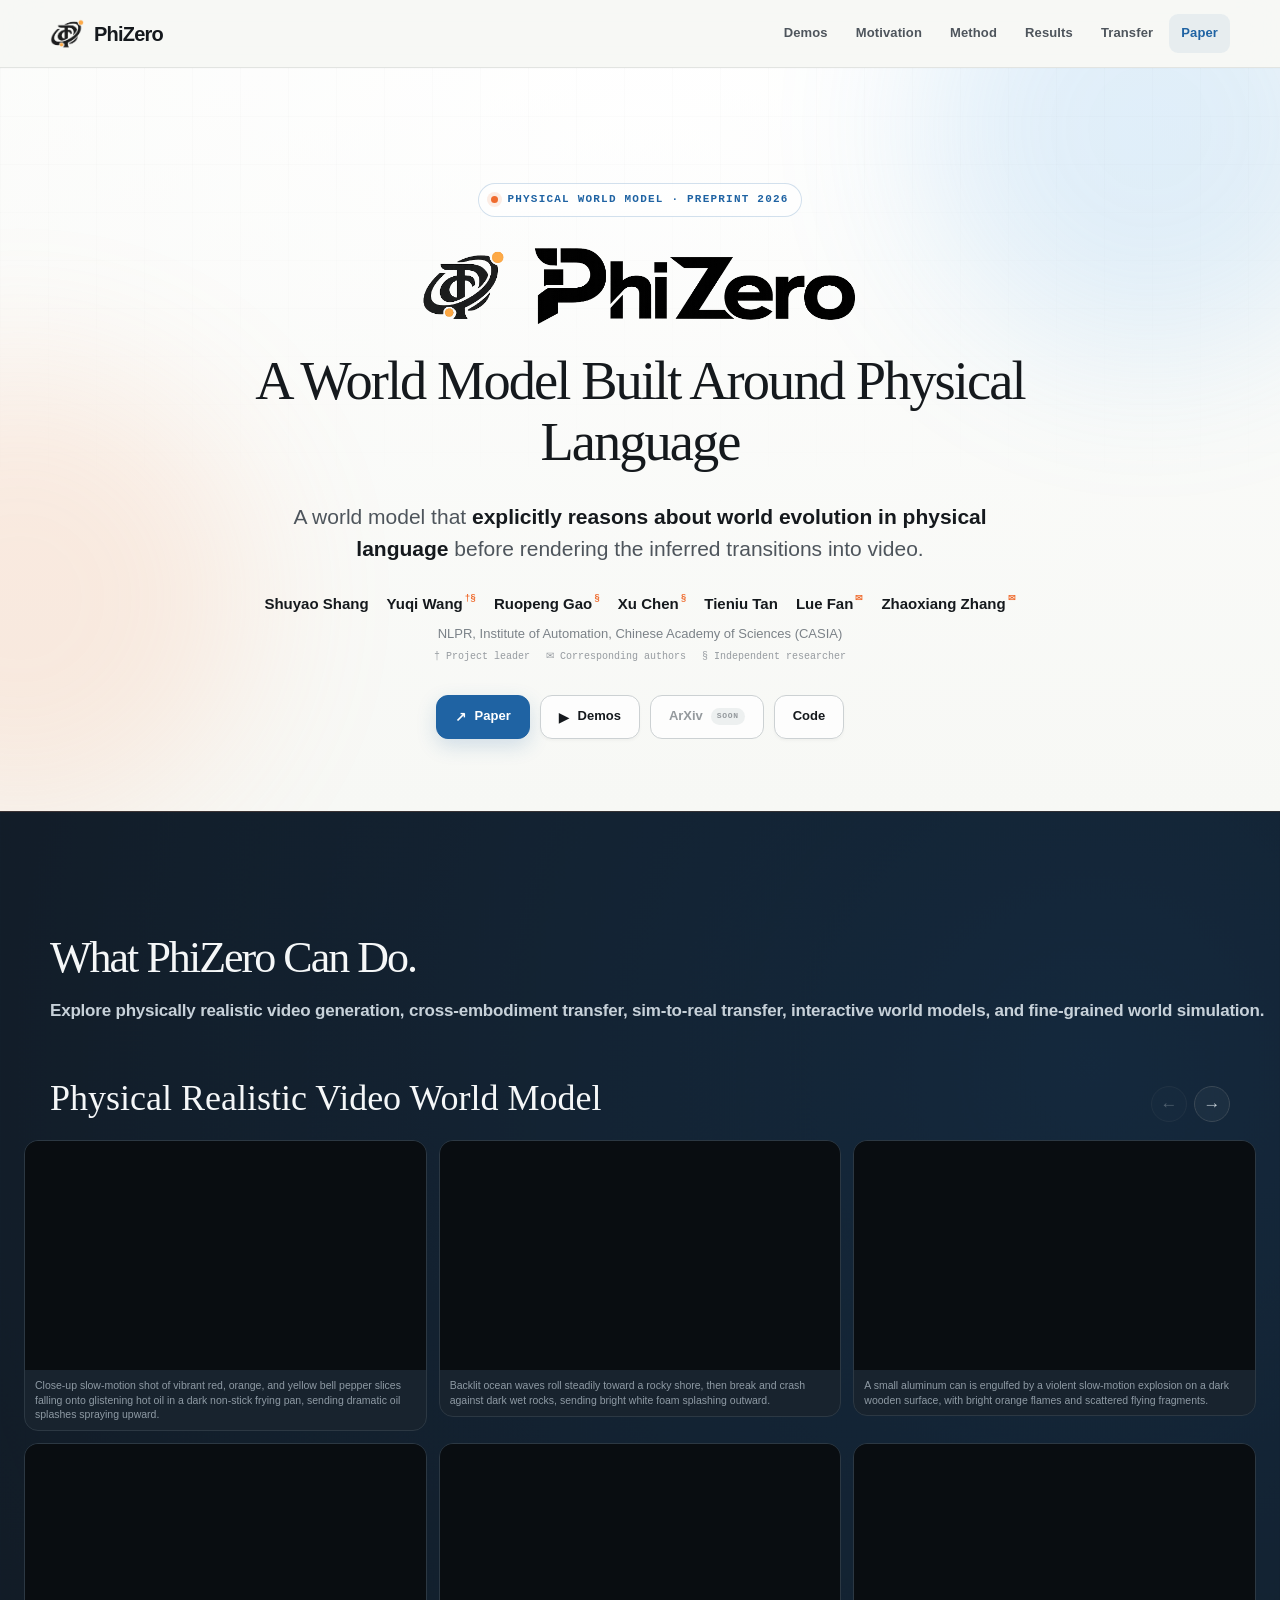
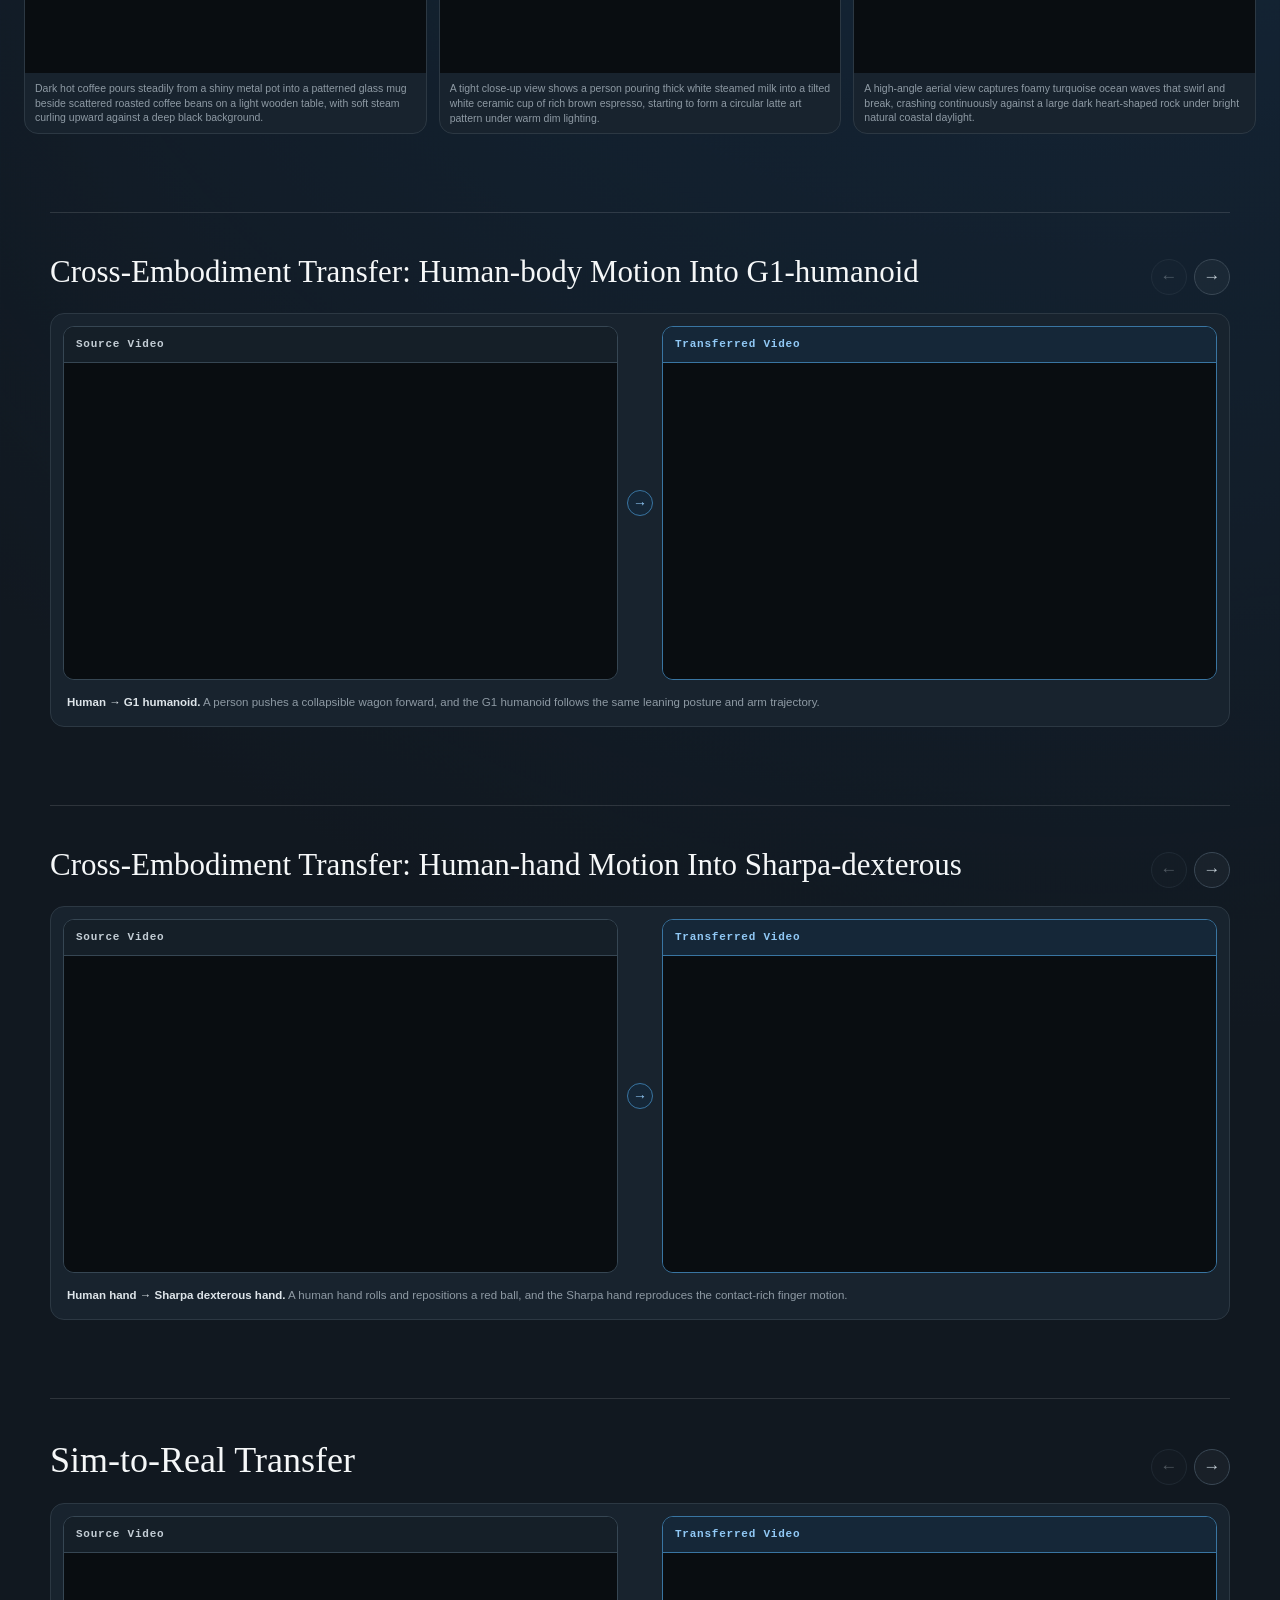
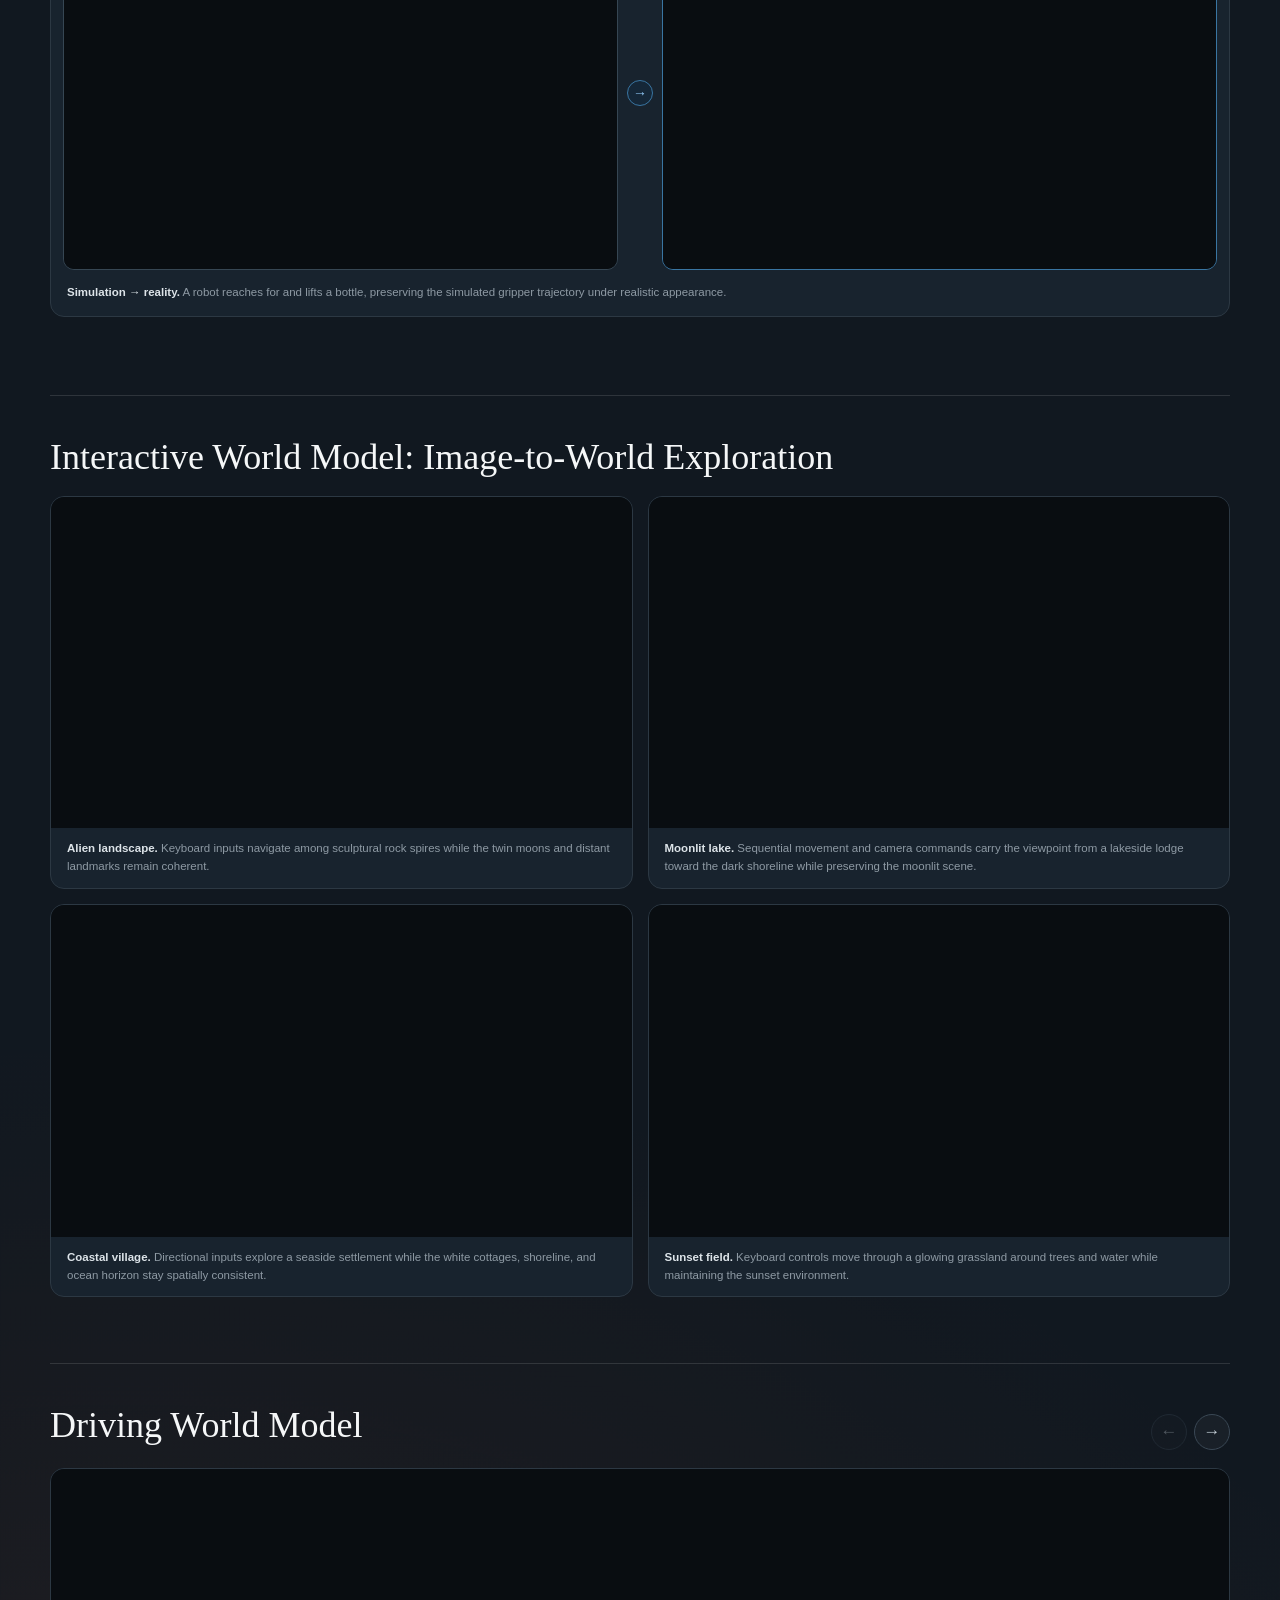
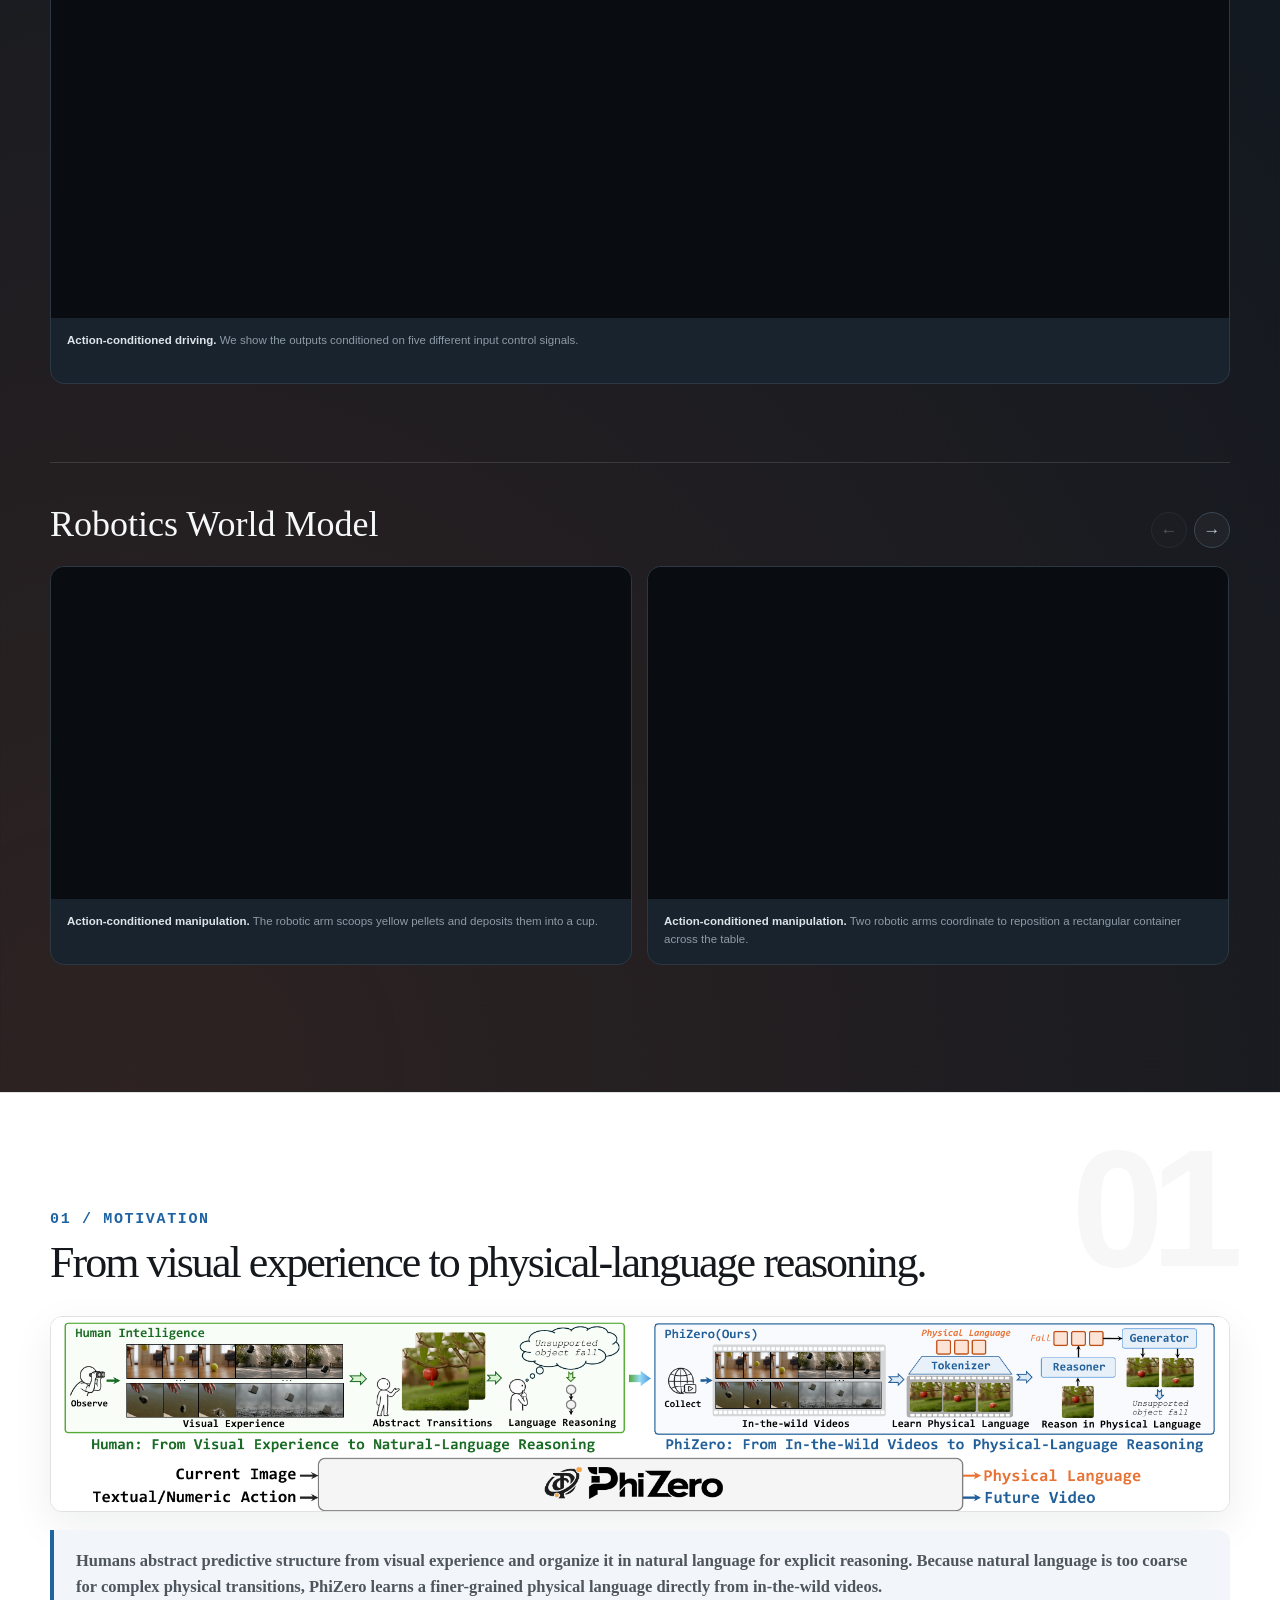
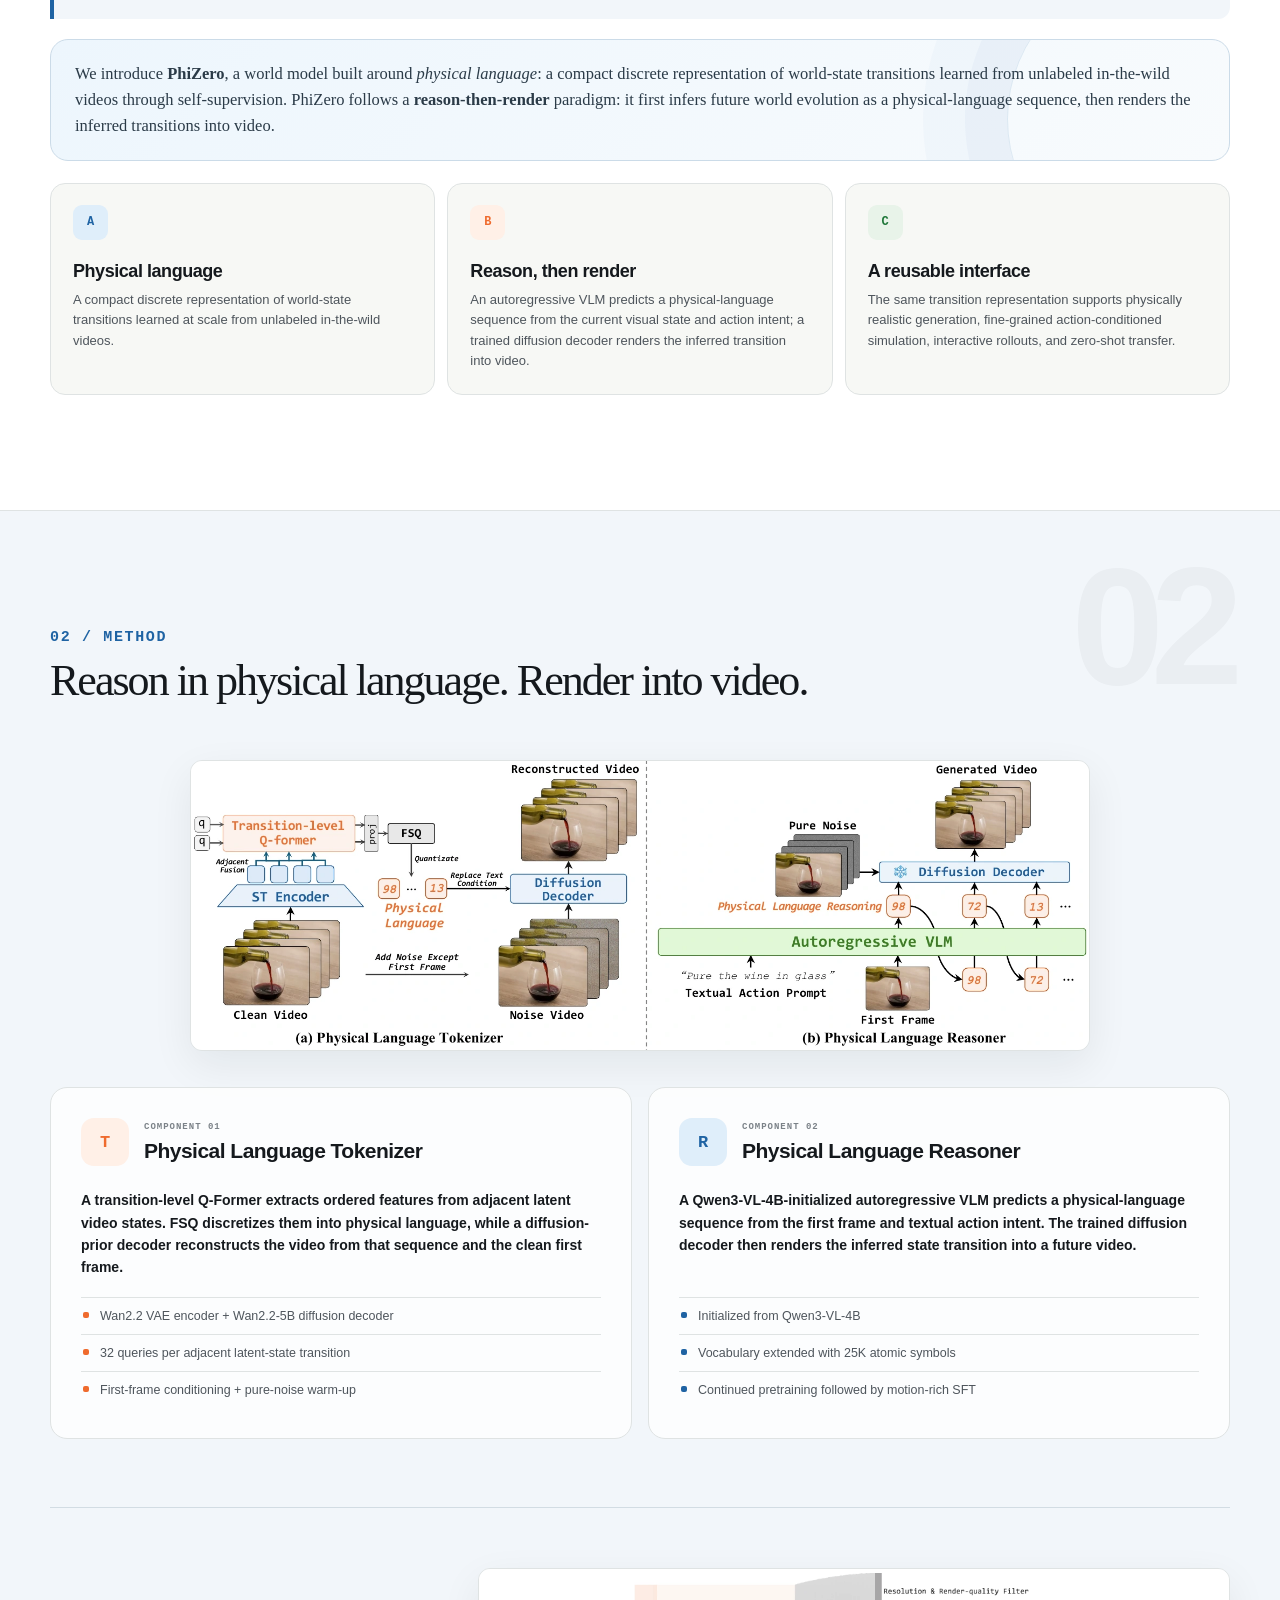
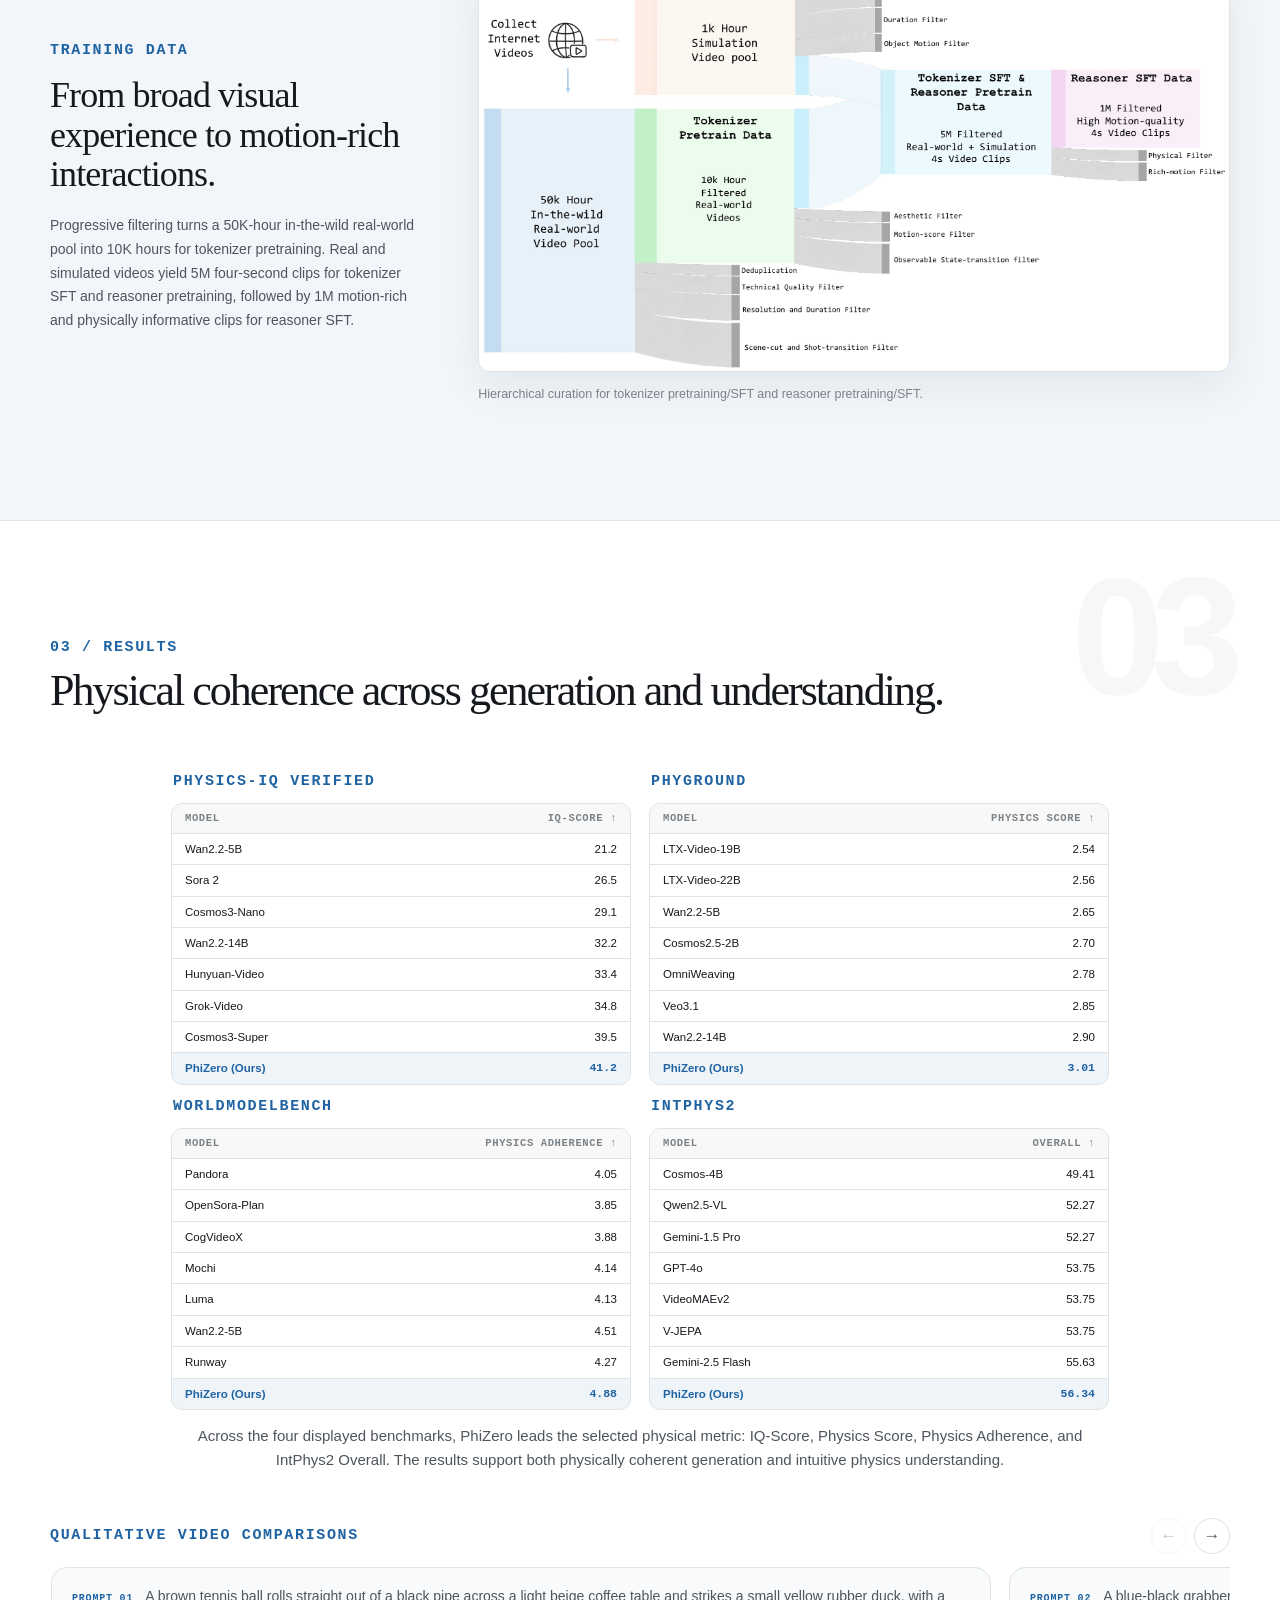
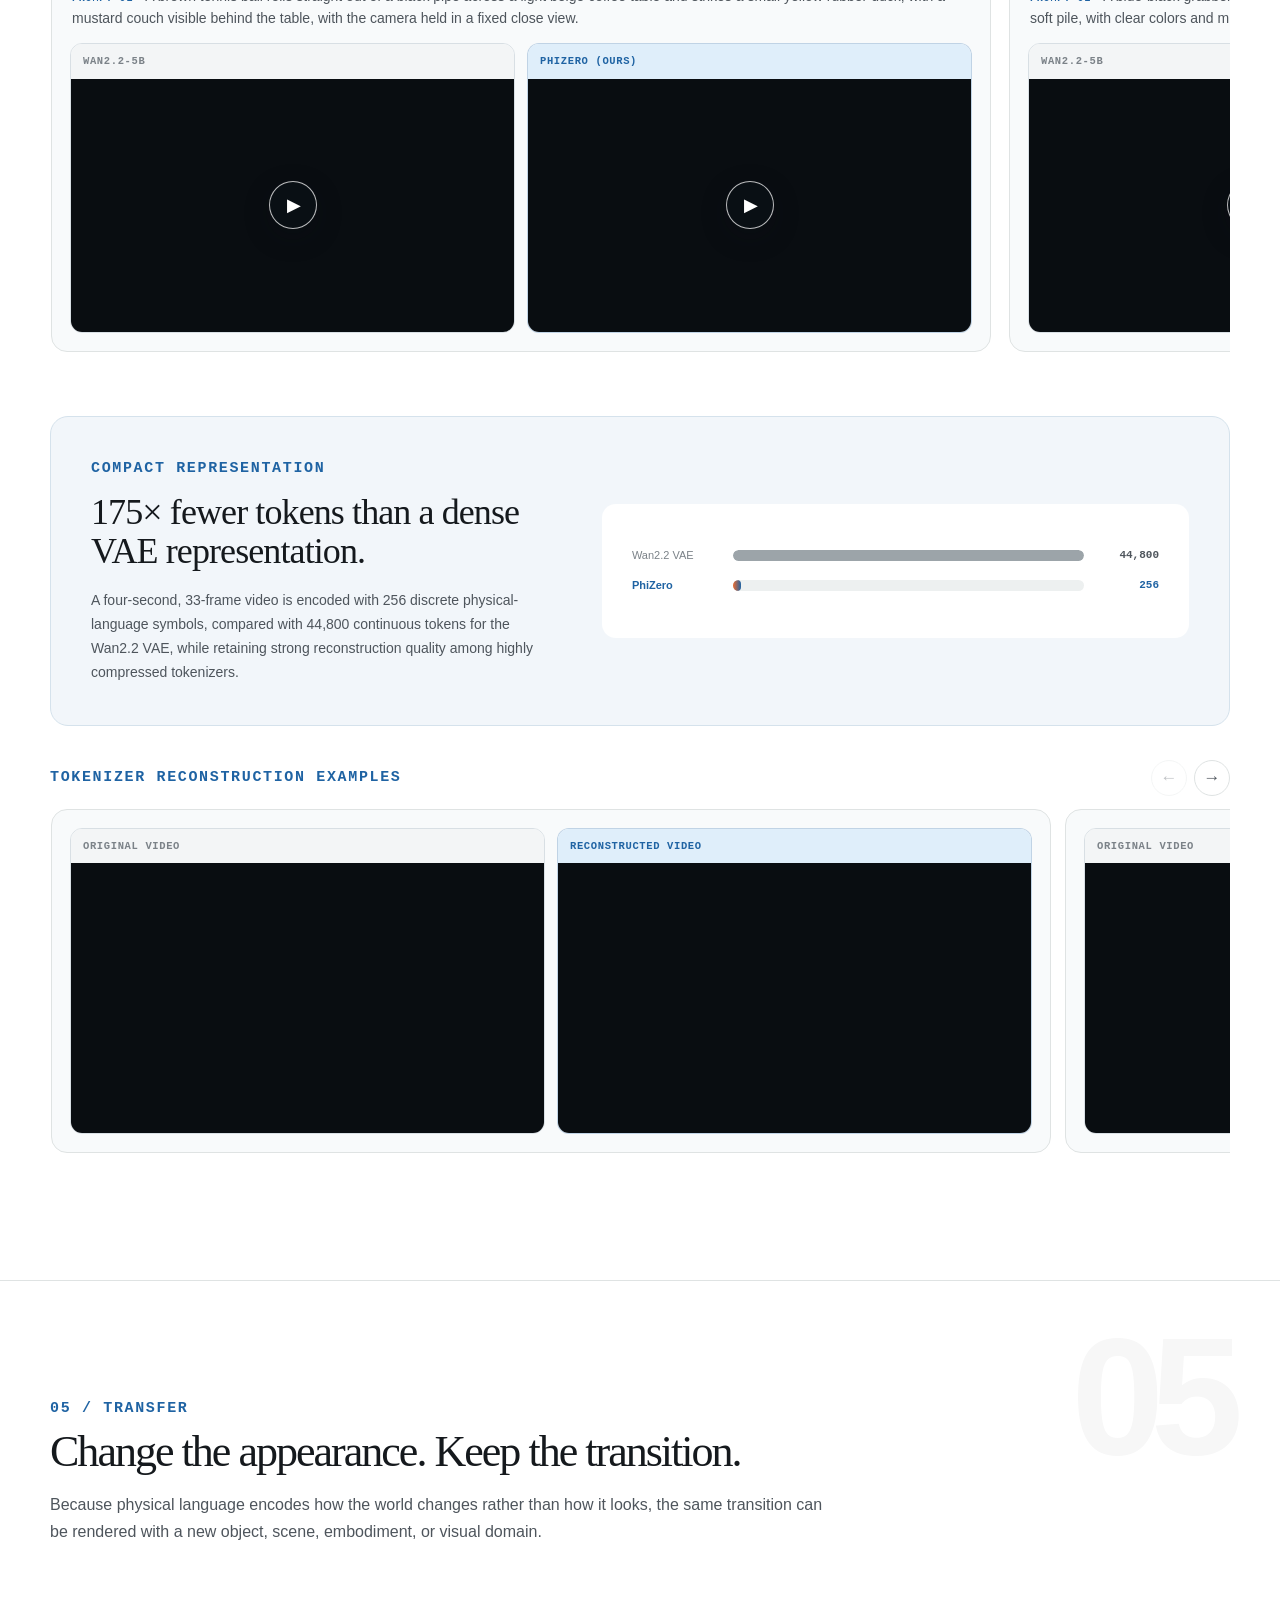
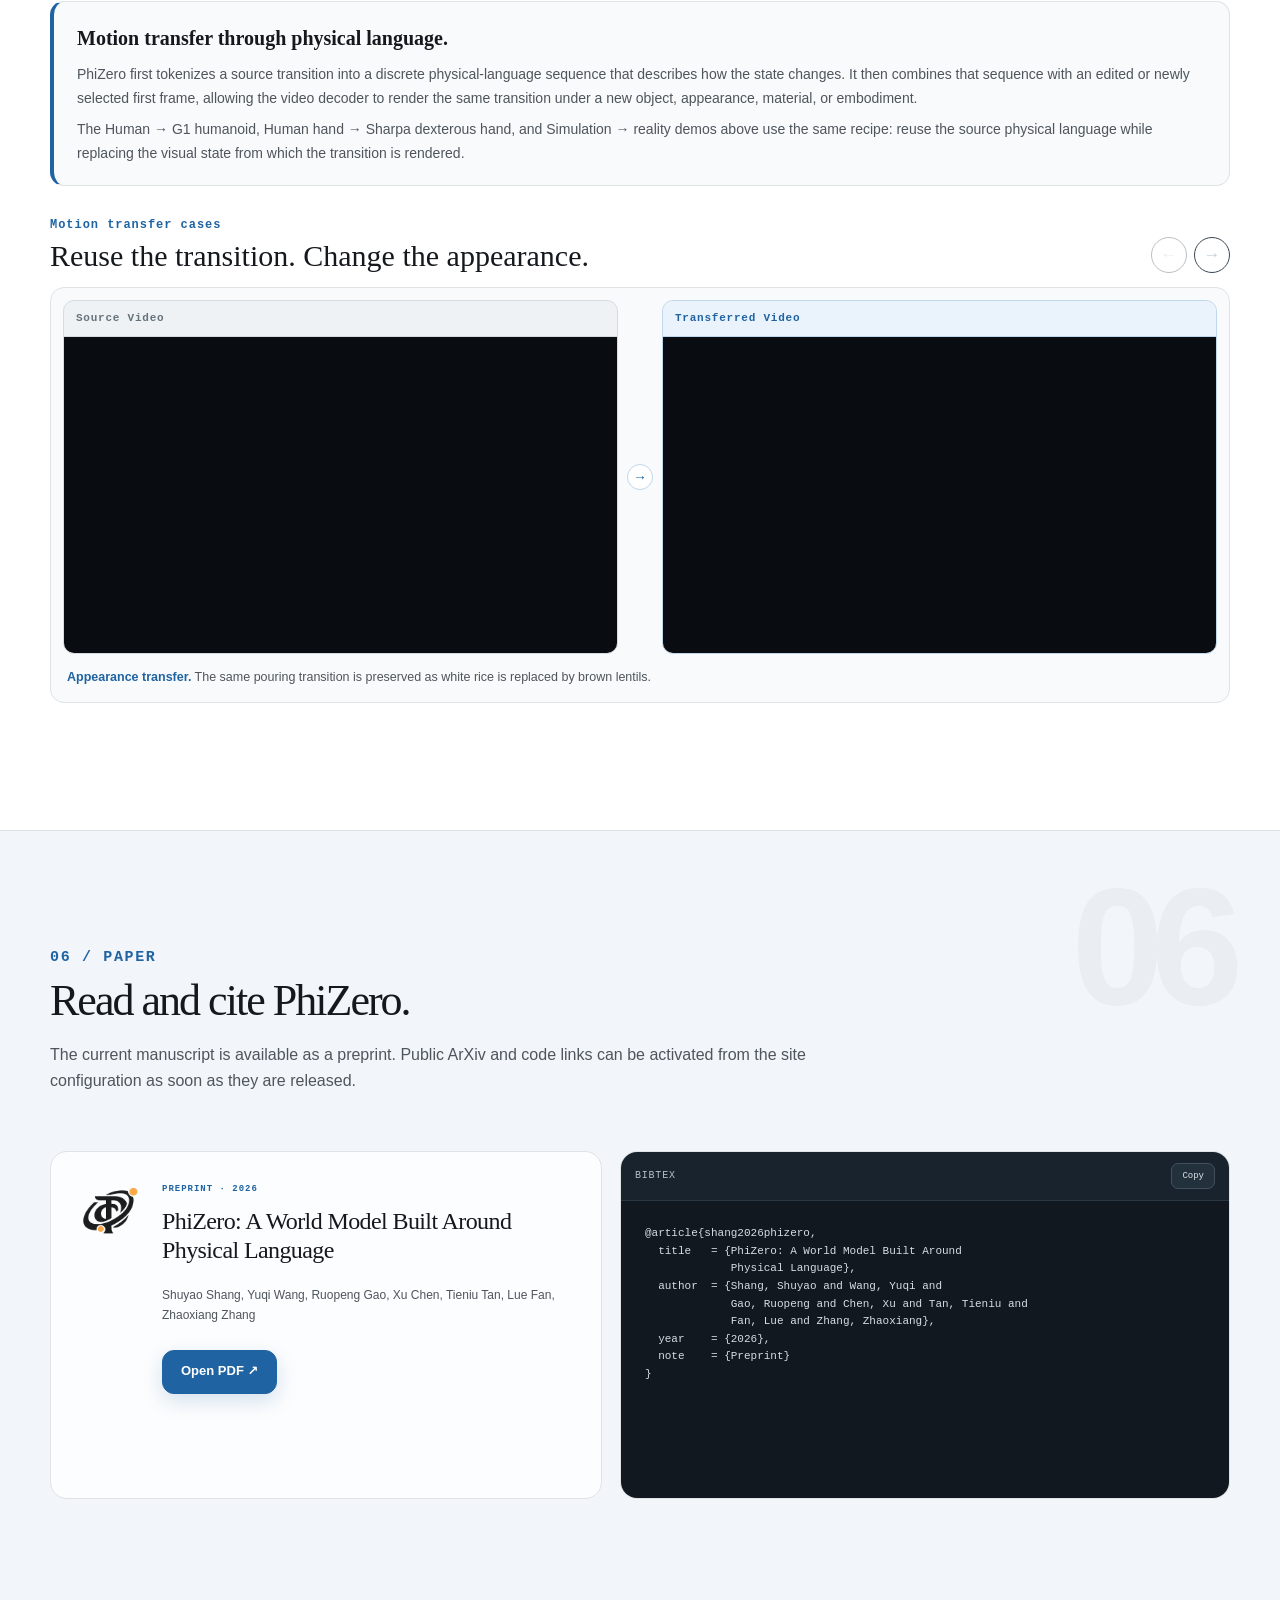
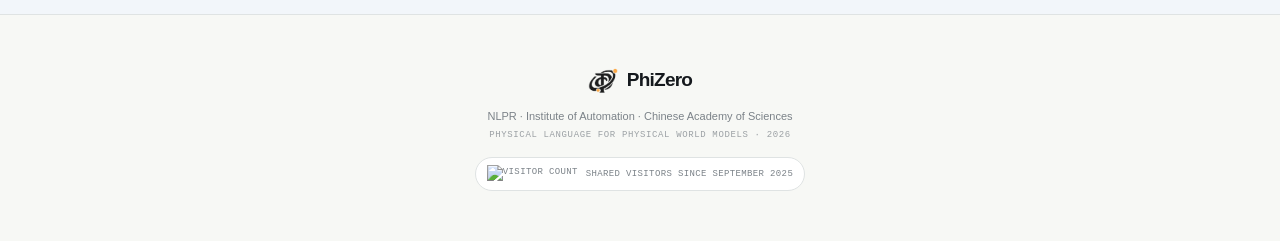
==== commit 260e0cdd: "Add author links and shared visitor counter" ====
--- a/index.html
+++ b/index.html
@@ -13,7 +13,7 @@
   <link rel="icon" type="image/png" sizes="32x32" href="./assets/img/phizero/favicon-32.png?v=2" />
   <link rel="shortcut icon" href="./assets/img/phizero/favicon-32.png?v=2" />
   <link rel="apple-touch-icon" sizes="180x180" href="./assets/img/phizero/apple-touch-icon.png?v=2" />
-  <link rel="stylesheet" href="./assets/css/styles.css?v=20260731b" />
+  <link rel="stylesheet" href="./assets/css/styles.css?v=20260731c" />
 </head>
 <body>
 
@@ -59,13 +59,13 @@
       </p>
 
       <div class="authors" aria-label="Authors">
-        <span>Shuyao Shang</span>
-        <span>Yuqi Wang<sup>†§</sup></span>
-        <span>Ruopeng Gao<sup>§</sup></span>
-        <span>Xu Chen<sup>§</sup></span>
-        <span>Tieniu Tan</span>
-        <span>Lue Fan<sup>✉</sup></span>
-        <span>Zhaoxiang Zhang<sup>✉</sup></span>
+        <span><a href="https://yaoyao-jpg.github.io/" target="_blank" rel="noopener">Shuyao Shang</a></span>
+        <span><a href="https://robertwyq.github.io/" target="_blank" rel="noopener">Yuqi Wang<sup>†§</sup></a></span>
+        <span><a href="https://ruopenggao.com/" target="_blank" rel="noopener">Ruopeng Gao<sup>§</sup></a></span>
+        <span><a href="https://phi-zero.github.io/" target="_blank" rel="noopener">Xu Chen<sup>§</sup></a></span>
+        <span><a href="https://scholar.google.com/citations?user=W-FGd_UAAAAJ" target="_blank" rel="noopener">Tieniu Tan</a></span>
+        <span><a href="https://lue.fan/" target="_blank" rel="noopener">Lue Fan<sup>✉</sup></a></span>
+        <span><a href="https://zhaoxiangzhang.net/" target="_blank" rel="noopener">Zhaoxiang Zhang<sup>✉</sup></a></span>
       </div>
       <div class="affiliation">NLPR, Institute of Automation, Chinese Academy of Sciences (CASIA)</div>
       <div class="author-notes"><span>† Project leader</span><span>✉ Corresponding authors</span><span>§ Independent researcher</span></div>
@@ -598,7 +598,7 @@
         <div>
           <h2>What PhiZero Can Do.</h2>
         </div>
-        <p><strong>Explore physically realistic video generation, interactive world models, fine-grained world simulation, cross-embodiment transfer, and sim-to-real transfer.</strong></p>
+        <p><strong>Explore physically realistic video generation, cross-embodiment transfer, sim-to-real transfer, interactive world models, and fine-grained world simulation.</strong></p>
       </div>
 
       <div id="demo-generation" class="demo-panel">
@@ -1161,6 +1161,12 @@
   </a>
   <p>NLPR · Institute of Automation · Chinese Academy of Sciences</p>
   <p class="footer-meta">Physical language for physical world models · <span id="footer-year">2026</span></p>
+  <p class="visitor-count">
+    <a href="https://www.easycounter.com/" target="_blank" rel="noopener" aria-label="EasyCounter visitor counter">
+      <img src="https://www.easycounter.com/counter.php?yaoyao" alt="Visitor count" />
+    </a>
+    <span>shared visitors since September 2025</span>
+  </p>
 </footer>
 
 <script src="./config.js?v=20260731"></script>
--- a/assets/css/styles.css
+++ b/assets/css/styles.css
@@ -358,6 +358,35 @@
   font-size: 0.62em;
 }
 
+.authors a {
+  position: relative;
+  transition: color 160ms ease;
+}
+
+.authors a::after {
+  content: "";
+  position: absolute;
+  right: 0;
+  bottom: -2px;
+  left: 0;
+  height: 1px;
+  background: currentColor;
+  transform: scaleX(0);
+  transform-origin: right;
+  transition: transform 160ms ease;
+}
+
+.authors a:hover,
+.authors a:focus-visible {
+  color: var(--blue);
+}
+
+.authors a:hover::after,
+.authors a:focus-visible::after {
+  transform: scaleX(1);
+  transform-origin: left;
+}
+
 .affiliation {
   margin-top: 8px;
   color: var(--muted);
@@ -1841,6 +1870,32 @@
   letter-spacing: 0.07em;
 }
 
+.visitor-count {
+  display: inline-flex;
+  align-items: center;
+  gap: 8px;
+  margin-top: 14px;
+  padding: 7px 11px;
+  border: 1px solid var(--line);
+  border-radius: 999px;
+  color: var(--muted);
+  background: var(--paper-bright);
+  font-family: var(--mono);
+  font-size: 9px;
+  letter-spacing: 0.04em;
+  text-transform: uppercase;
+}
+
+.visitor-count a,
+.visitor-count img {
+  display: block;
+}
+
+.visitor-count img {
+  width: auto;
+  height: 18px;
+}
+
 .lightbox {
   position: fixed;
   z-index: 300;
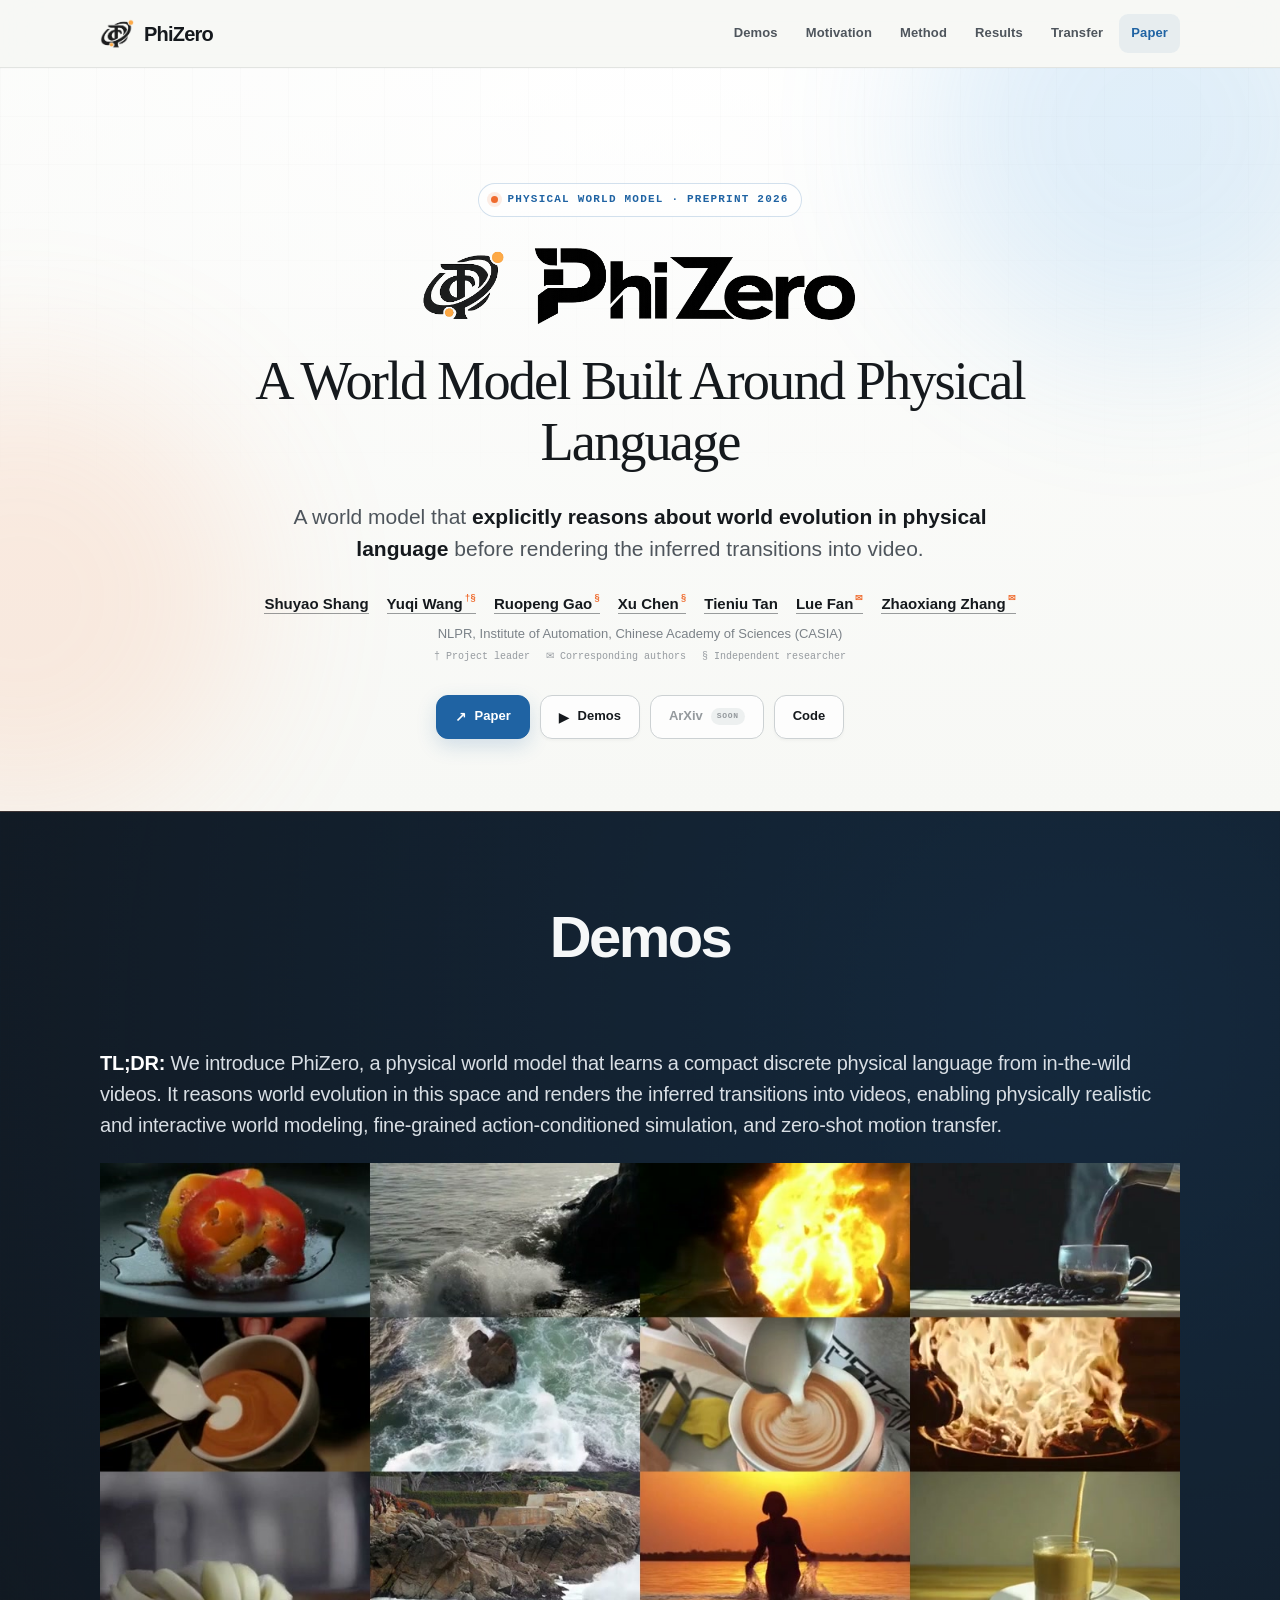
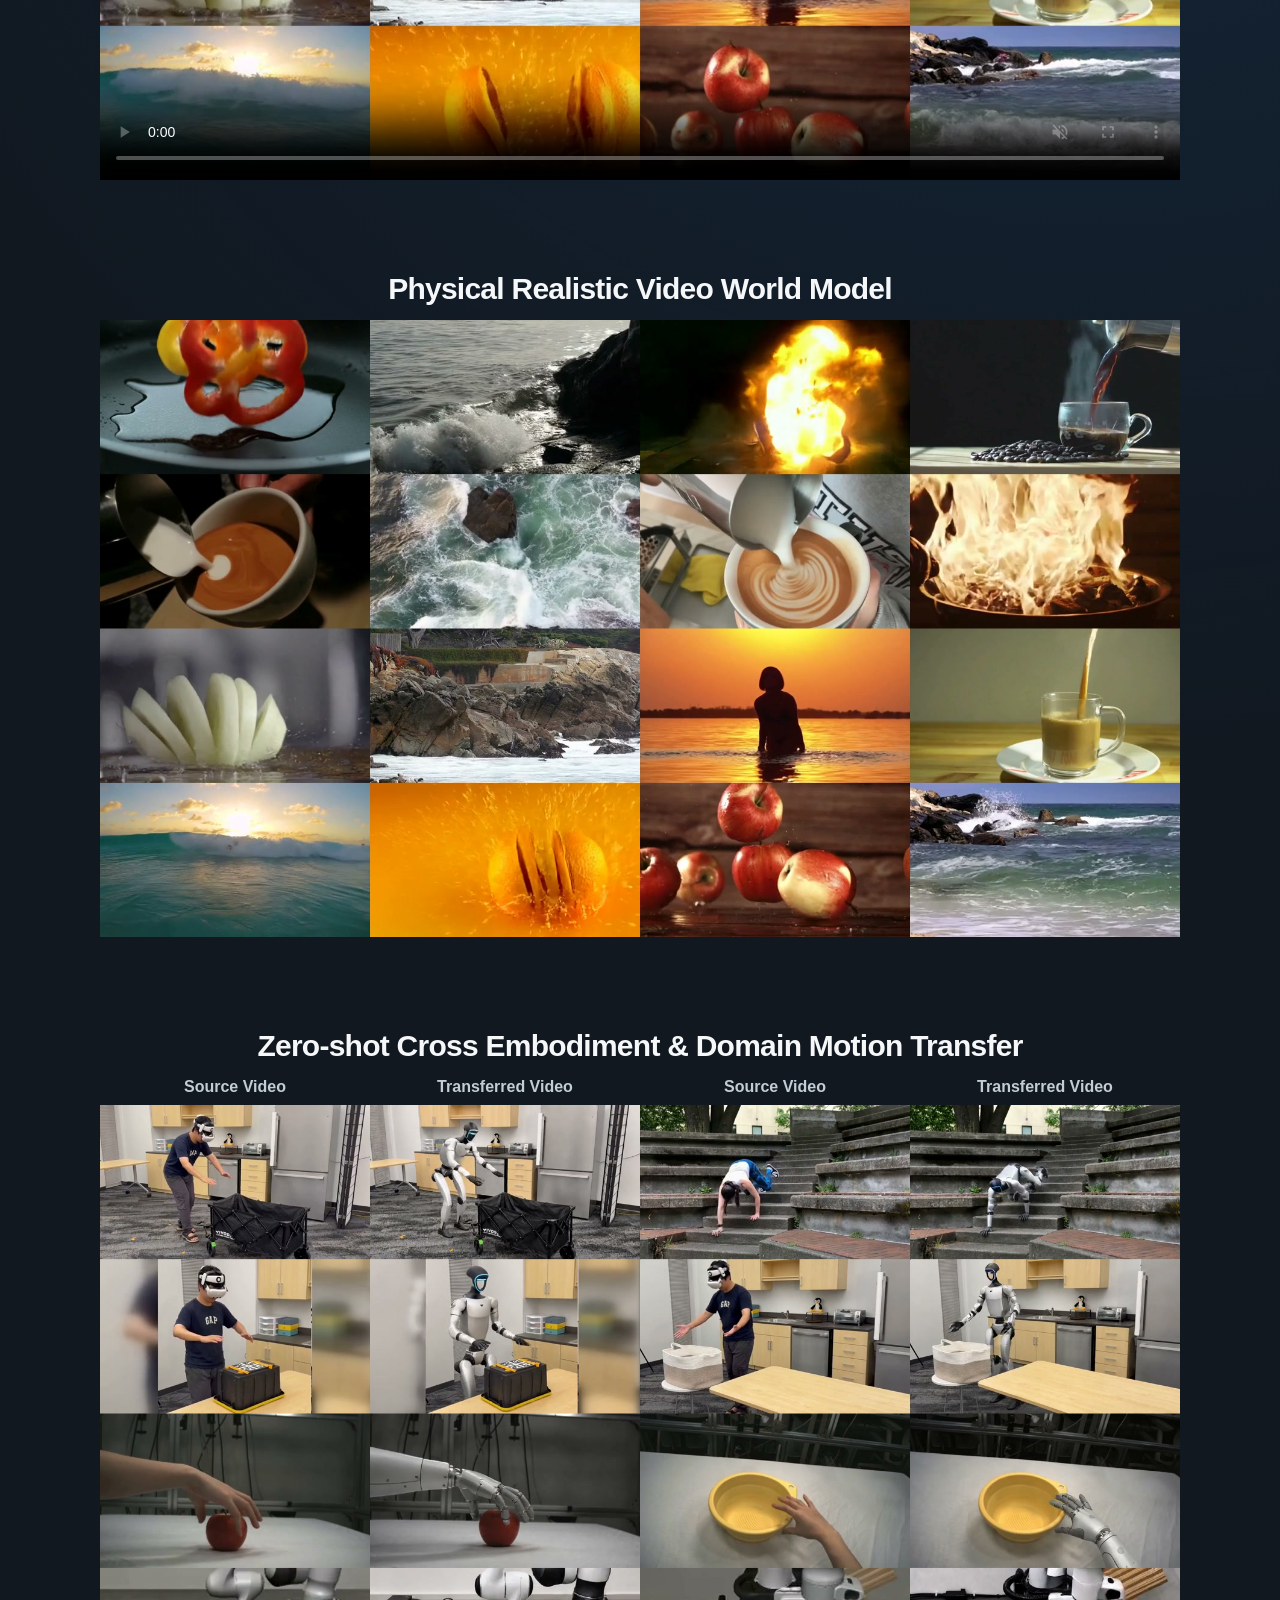
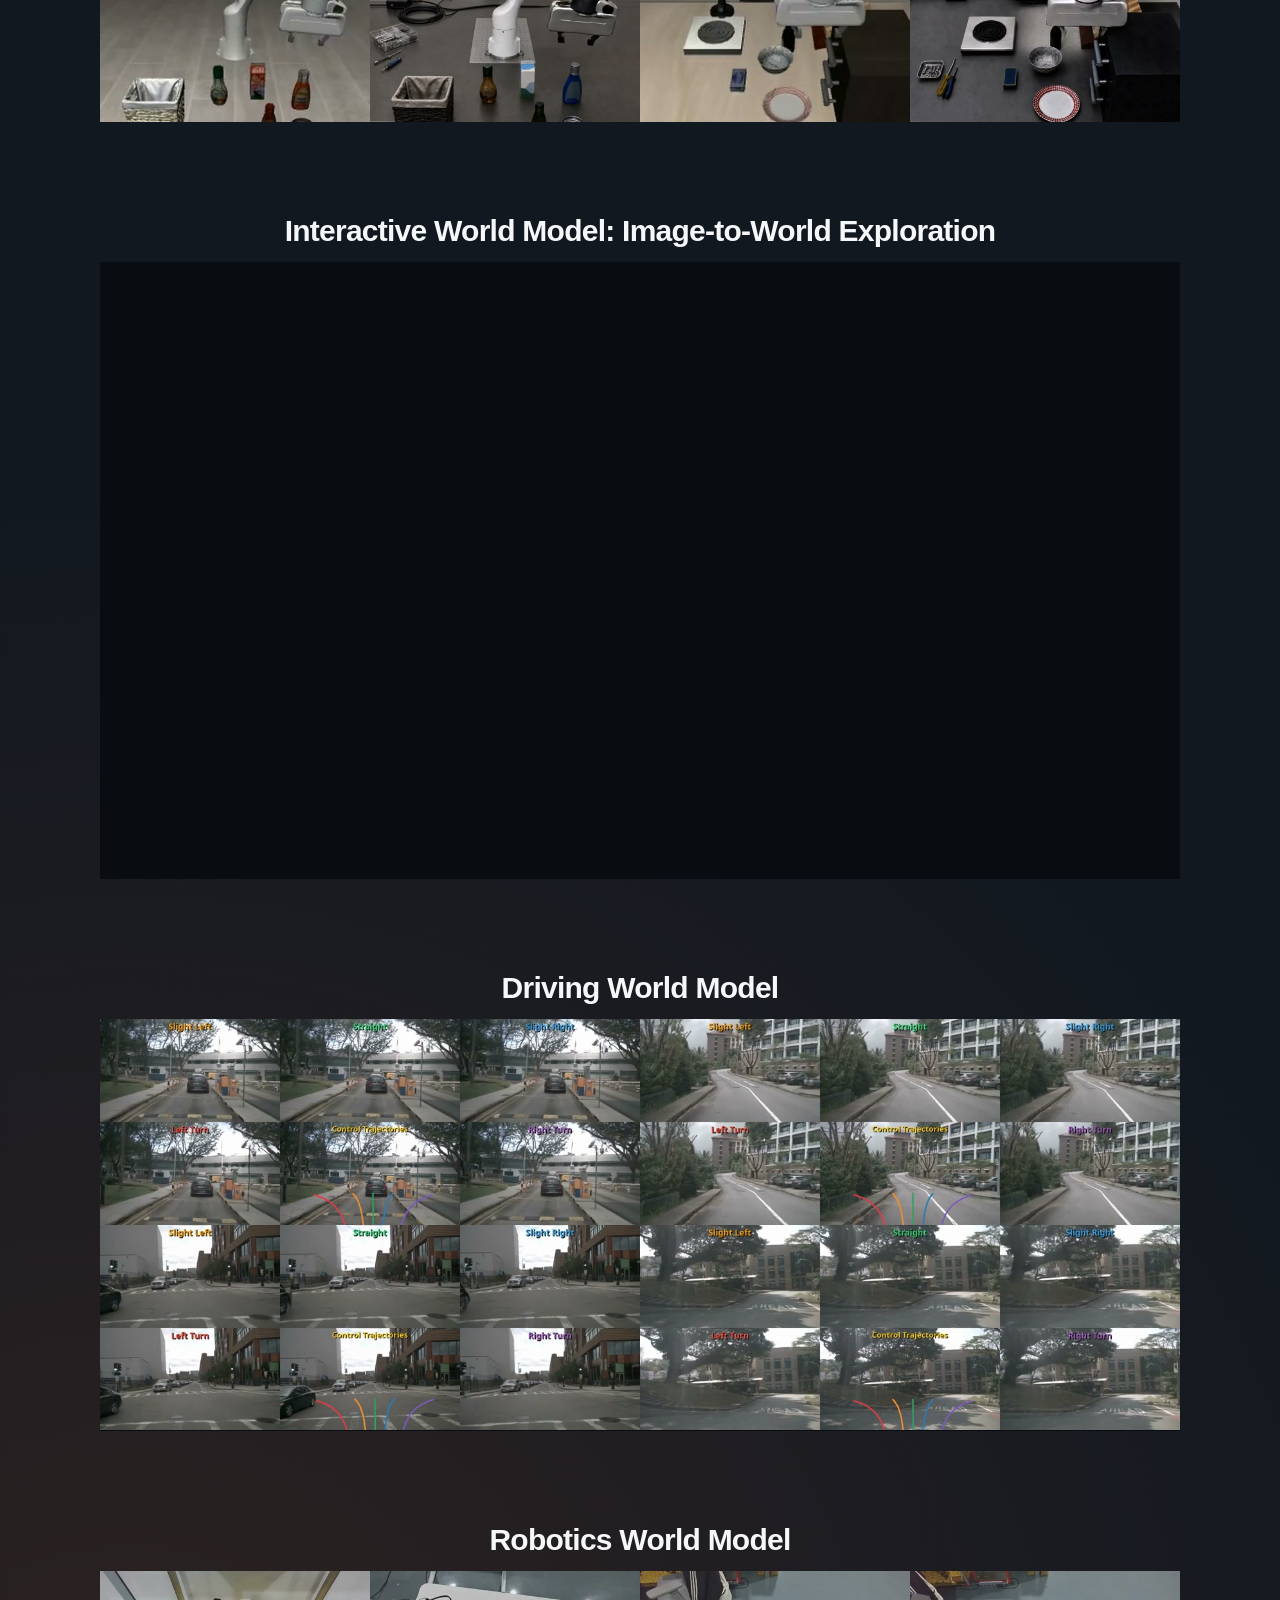
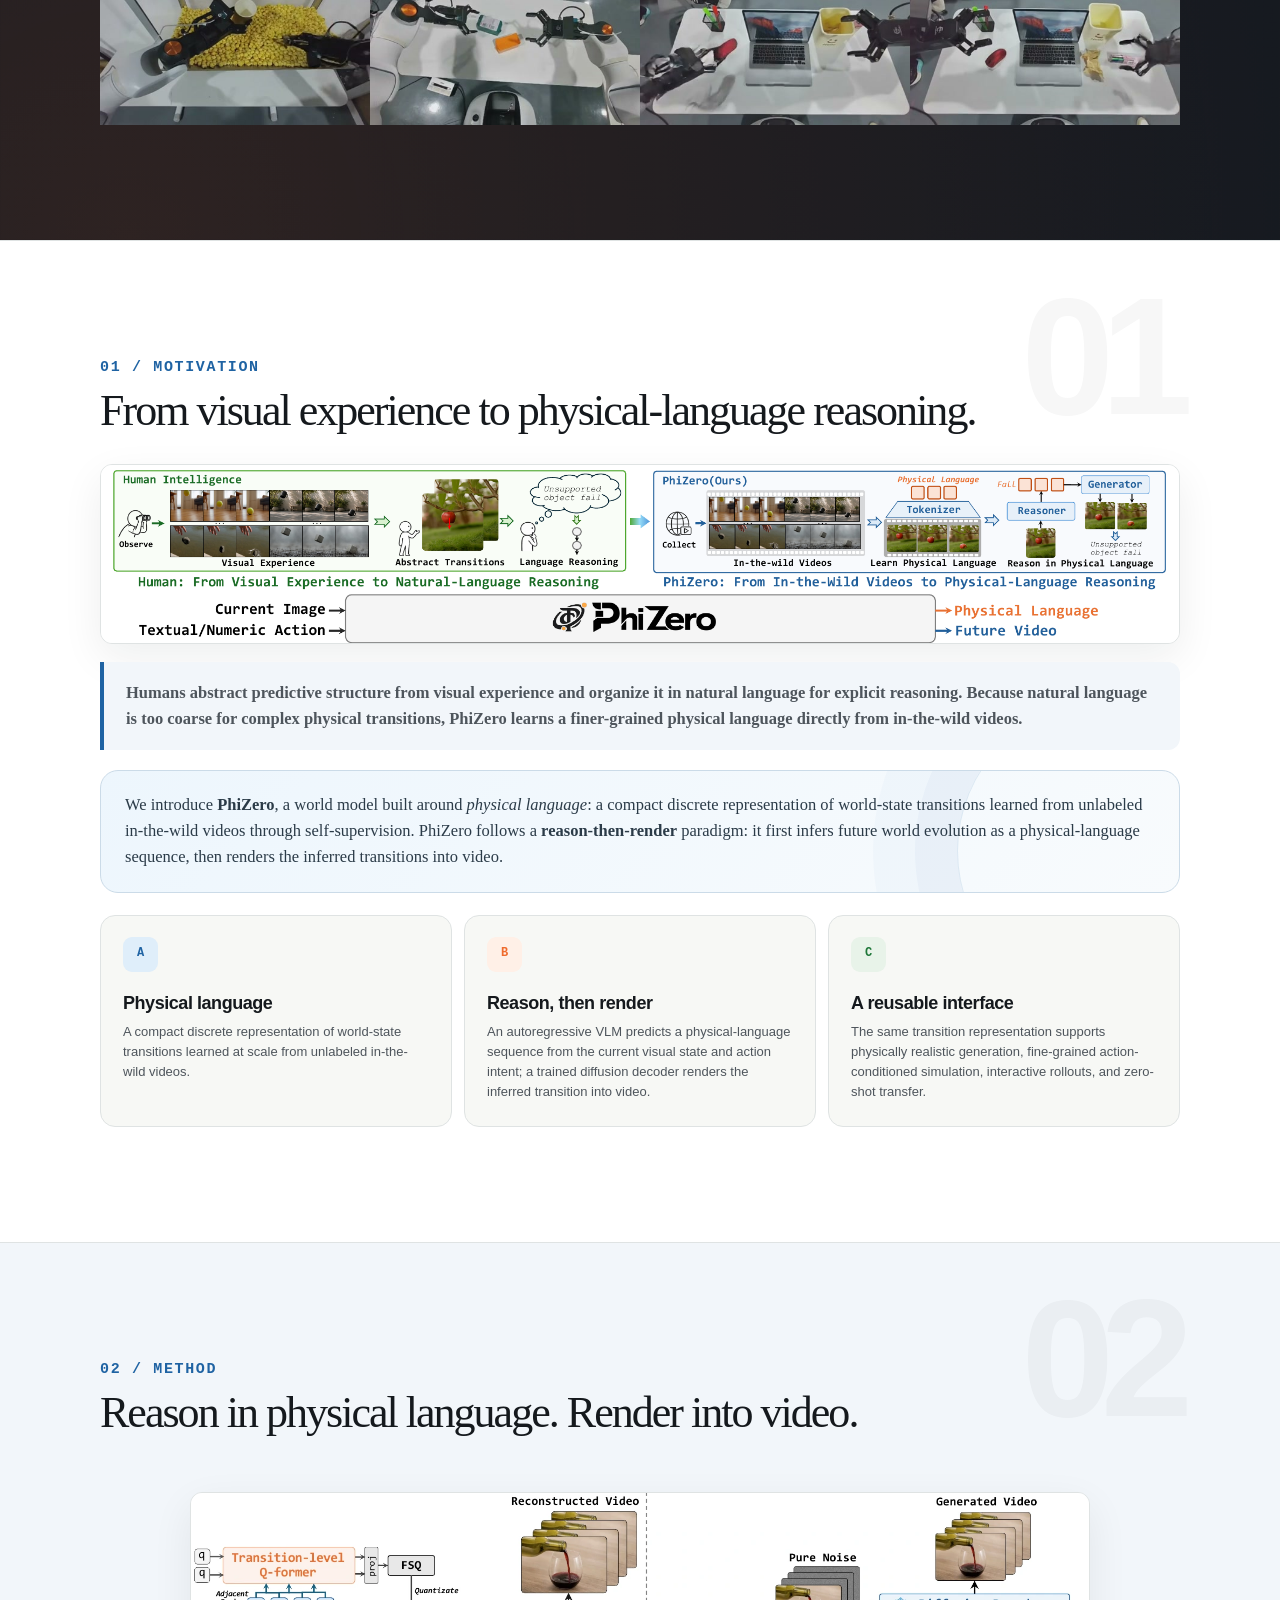
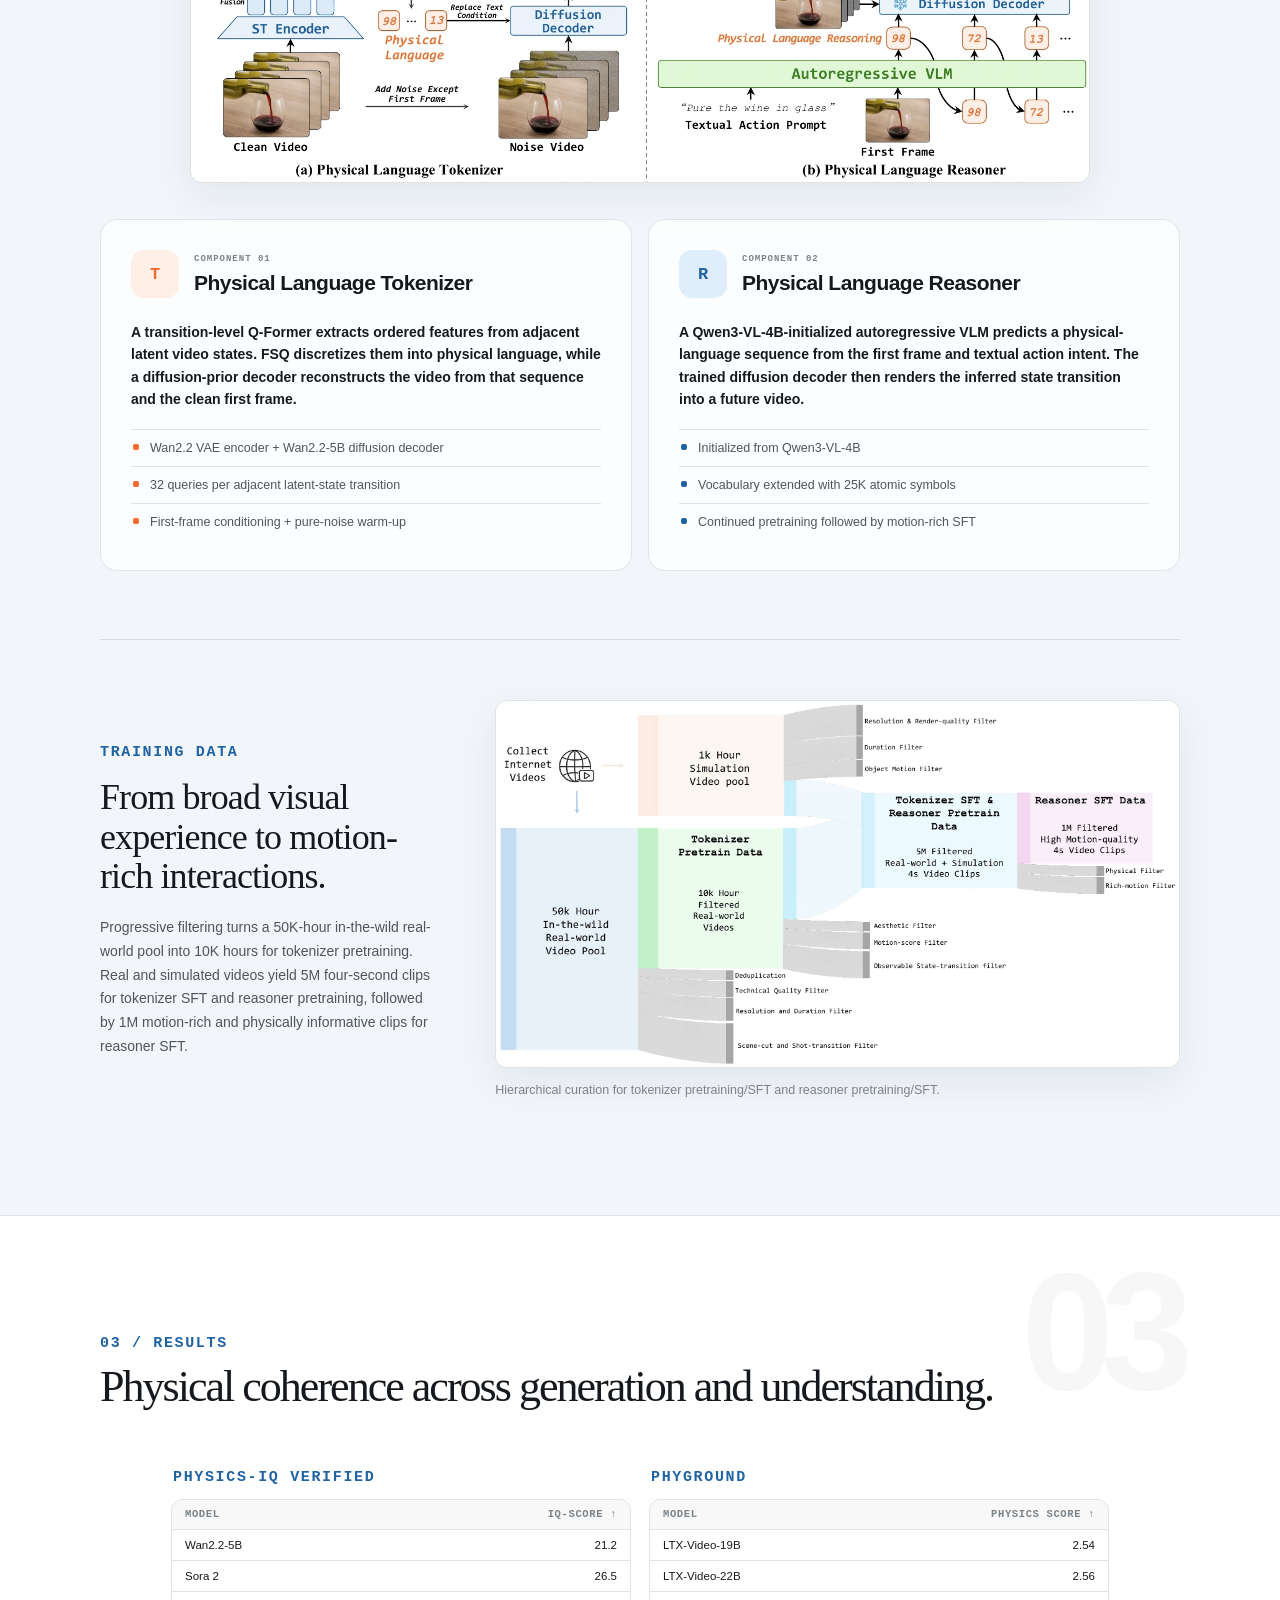
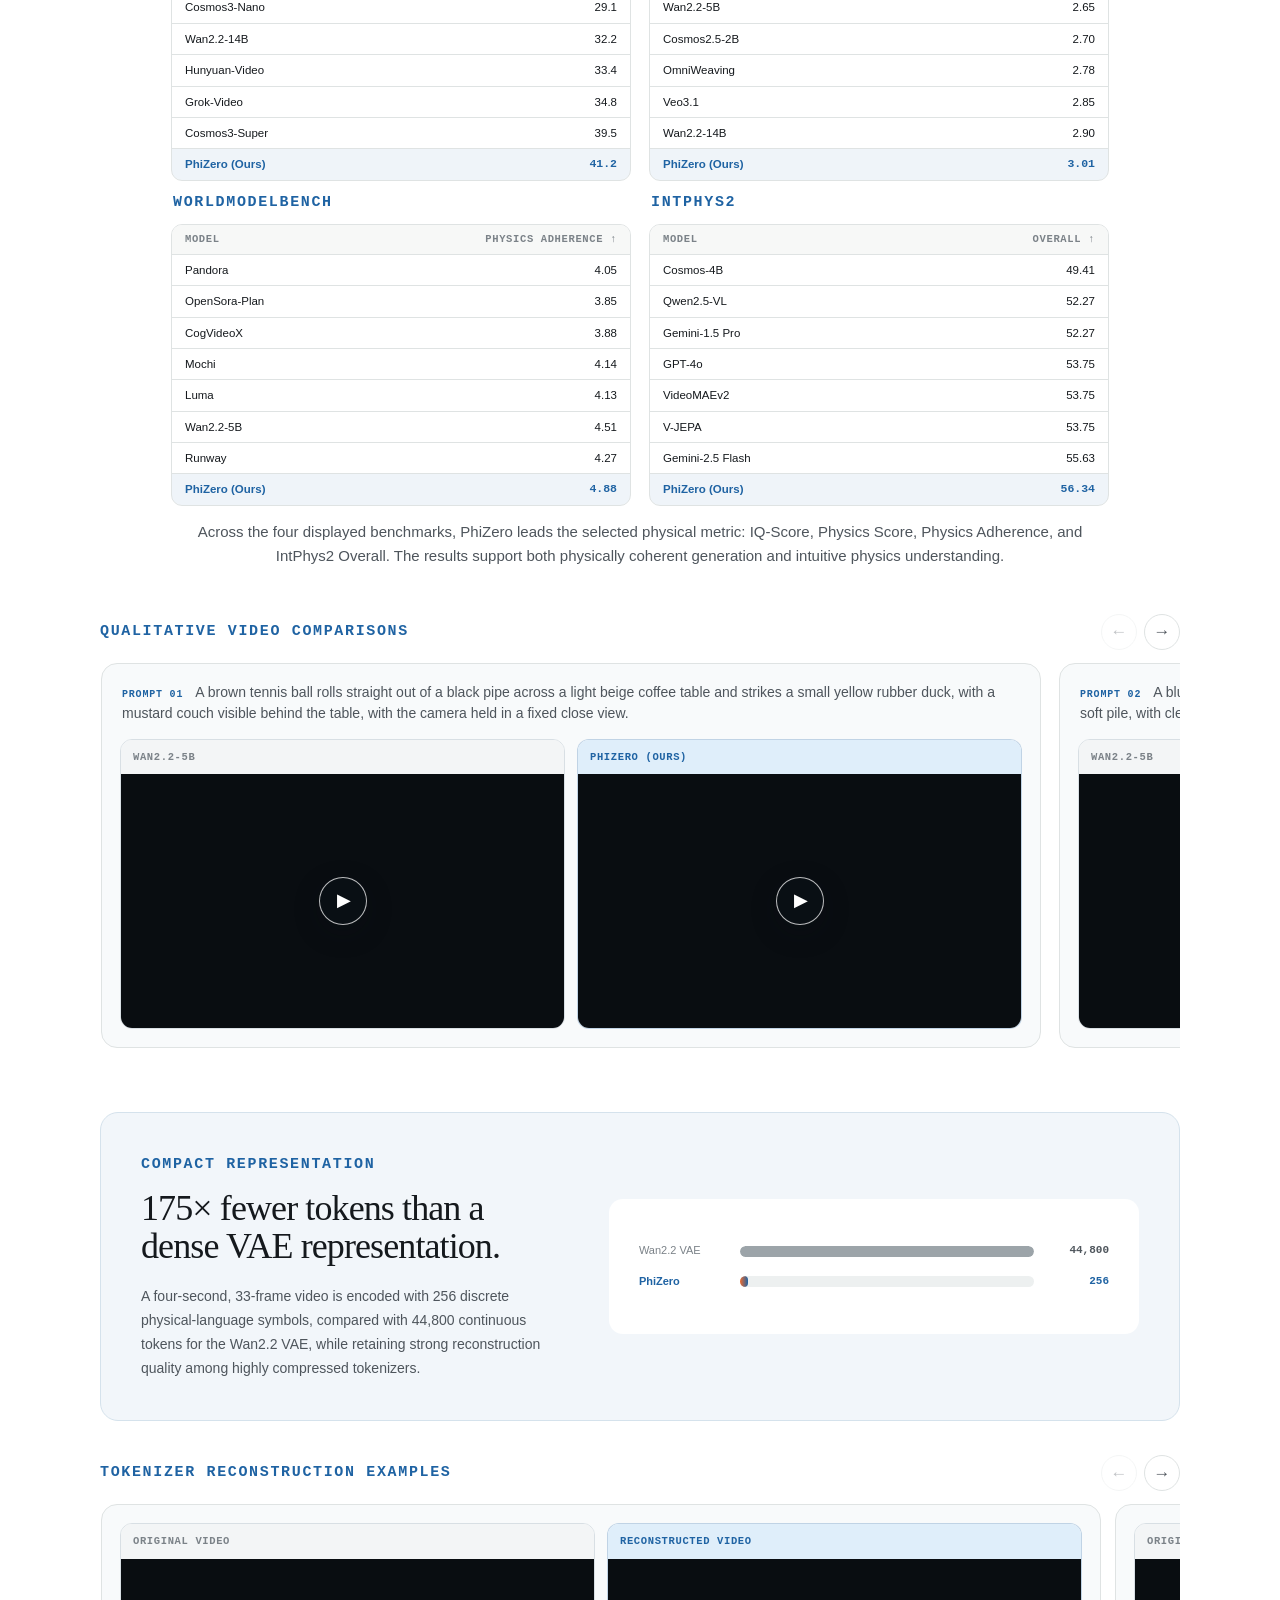
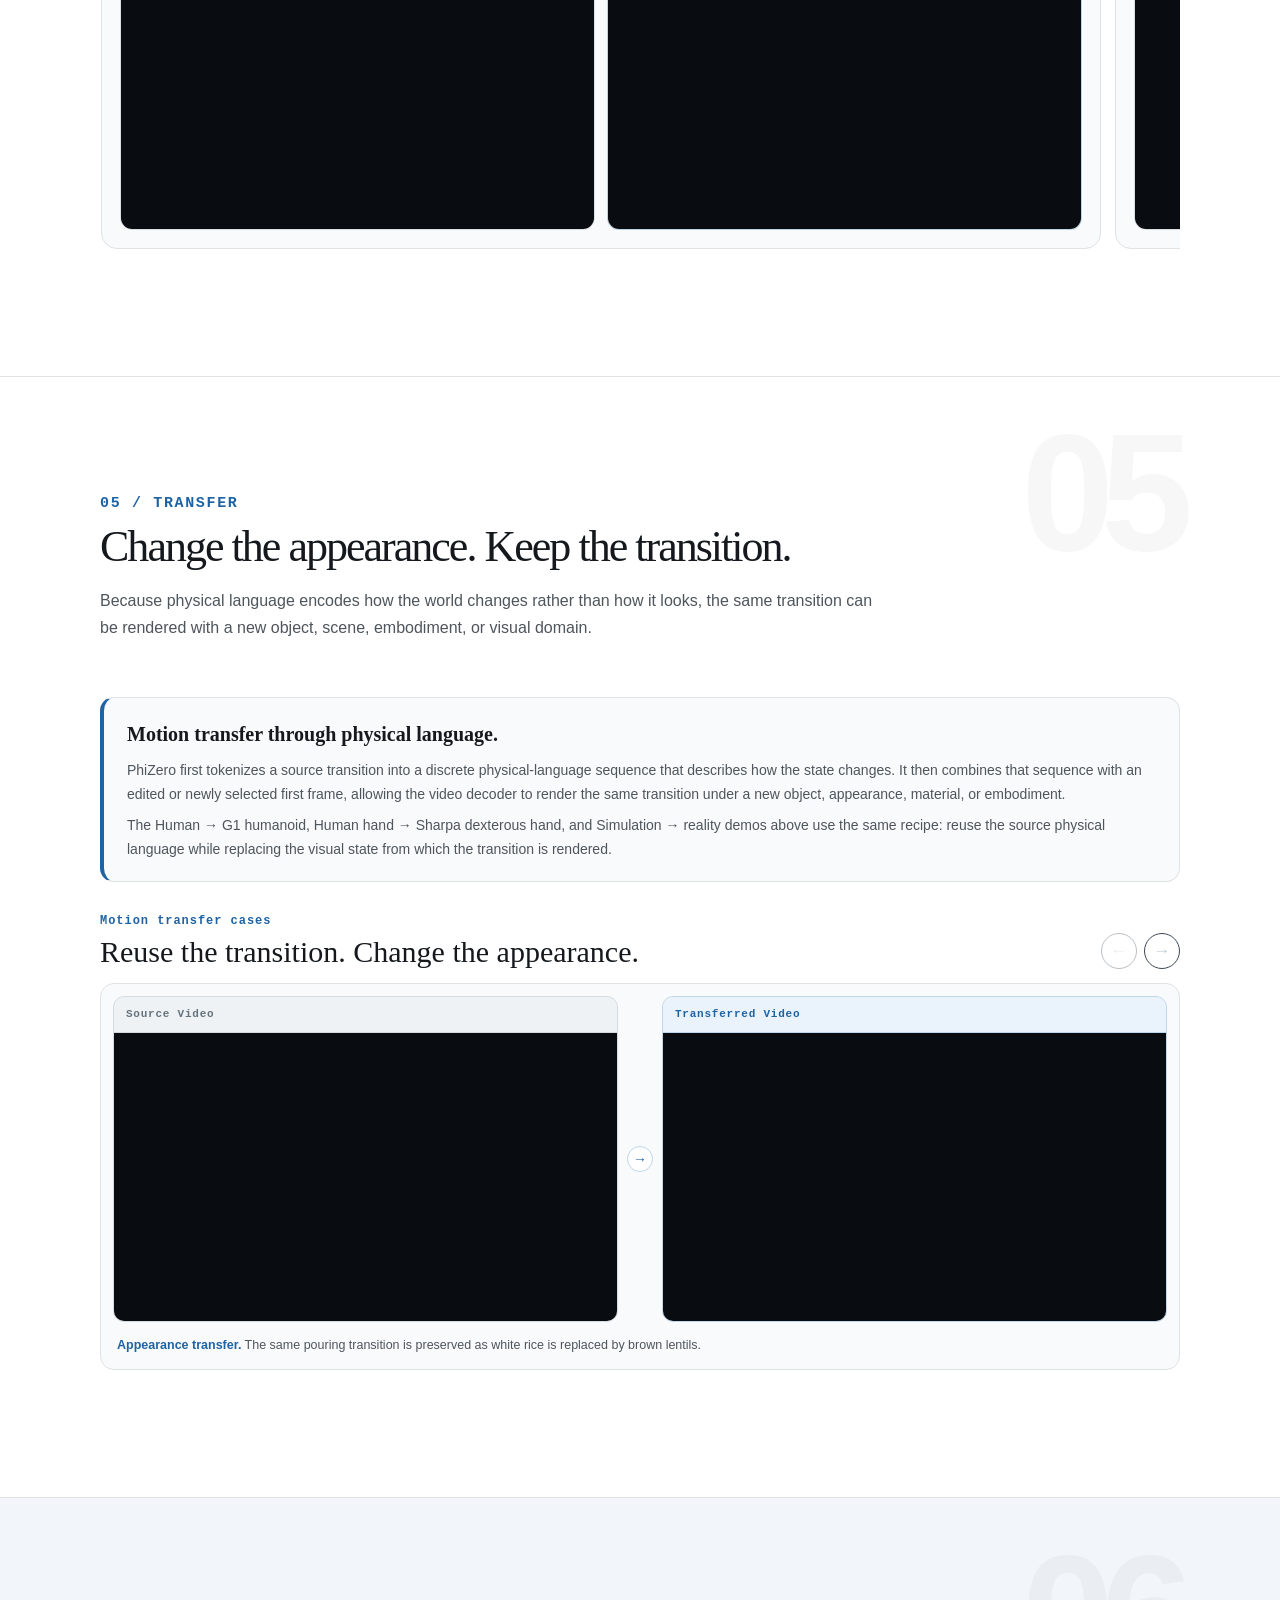
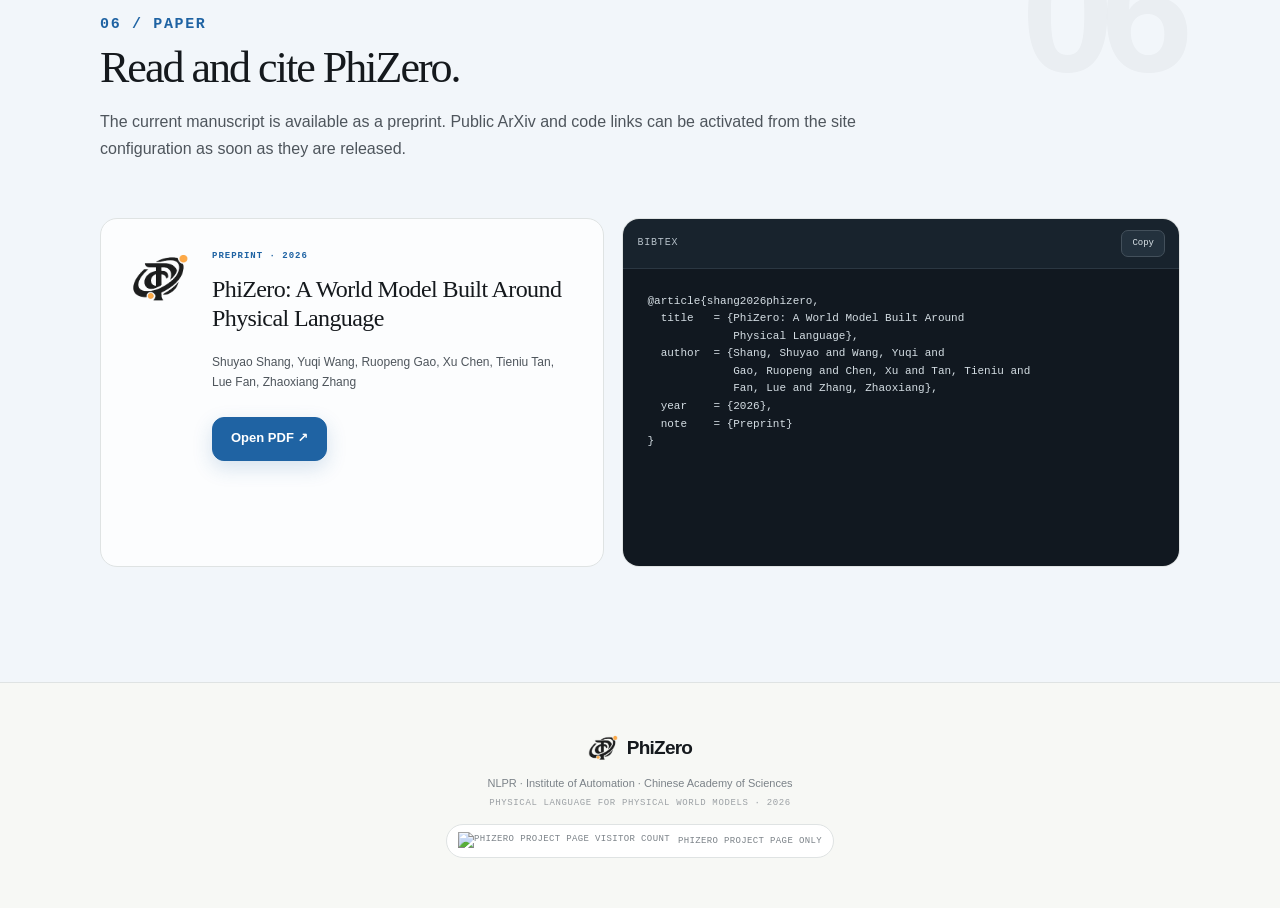
==== commit b69f39be: "Redesign demos with mosaic video showcases" ====
--- a/index.html
+++ b/index.html
@@ -13,7 +13,7 @@
   <link rel="icon" type="image/png" sizes="32x32" href="./assets/img/phizero/favicon-32.png?v=2" />
   <link rel="shortcut icon" href="./assets/img/phizero/favicon-32.png?v=2" />
   <link rel="apple-touch-icon" sizes="180x180" href="./assets/img/phizero/apple-touch-icon.png?v=2" />
-  <link rel="stylesheet" href="./assets/css/styles.css?v=20260731c" />
+  <link rel="stylesheet" href="./assets/css/styles.css?v=20260731i" />
 </head>
 <body>
 
@@ -592,7 +592,89 @@
     </div>
   </section>
 
-  <section id="demos" class="section-dark">
+  <section id="demos" class="mosaic-showcase-section section-dark">
+    <div class="container">
+      <div class="mosaic-showcase-heading">
+        <h2>Demos</h2>
+      </div>
+
+      <div class="mosaic-demo-panel demo-intro-panel">
+        <p class="demo-tldr">
+          <strong>TL;DR:</strong> We introduce PhiZero, a physical world model that learns a compact
+          discrete physical language from in-the-wild videos. It reasons world evolution in this space
+          and renders the inferred transitions into videos, enabling physically realistic and interactive
+          world modeling, fine-grained action-conditioned simulation, and zero-shot motion transfer.
+        </p>
+        <div class="mosaic-video-frame demo-reel-frame">
+          <video autoplay muted loop controls playsinline preload="metadata" poster="./assets/videos/phizero/PhiZero-demo.jpg">
+            <source src="./assets/videos/phizero/PhiZero-demo.mp4" type="video/mp4" />
+          </video>
+        </div>
+      </div>
+
+      <div id="demo-generation" class="mosaic-demo-panel">
+        <h3>Physical Realistic Video World Model</h3>
+        <div class="mosaic-video-frame">
+          <video autoplay muted loop playsinline preload="auto" poster="./assets/videos/phizero/mosaics/generation-4x4-2s.jpg">
+            <source src="./assets/videos/phizero/mosaics/generation-4x4-2s.mp4" type="video/mp4" />
+          </video>
+        </div>
+      </div>
+
+      <div id="demo-zero-shot-transfer" class="mosaic-demo-panel">
+        <h3>Zero-shot Cross Embodiment &amp; Domain Motion Transfer</h3>
+        <div class="mosaic-pair-labels" aria-hidden="true">
+          <span>Source Video</span>
+          <span>Transferred Video</span>
+          <span>Source Video</span>
+          <span>Transferred Video</span>
+        </div>
+        <div class="mosaic-video-frame">
+          <video autoplay muted loop playsinline preload="auto" poster="./assets/videos/phizero/mosaics/zero-shot-transfer-4x4-3s.jpg">
+            <source src="./assets/videos/phizero/mosaics/zero-shot-transfer-4x4-3s.mp4" type="video/mp4" />
+          </video>
+        </div>
+      </div>
+
+      <div id="demo-interactive" class="mosaic-demo-panel">
+        <h3>Interactive World Model: Image-to-World Exploration</h3>
+        <div class="live-video-mosaic" aria-label="Four interactive world examples">
+          <video autoplay muted loop playsinline preload="auto">
+            <source src="./assets/videos/phizero/interactive_alien.mp4#t=0.1" type="video/mp4" />
+          </video>
+          <video autoplay muted loop playsinline preload="auto">
+            <source src="./assets/videos/phizero/interactive_moonlake.mp4#t=0.1" type="video/mp4" />
+          </video>
+          <video autoplay muted loop playsinline preload="auto">
+            <source src="./assets/videos/phizero/interactive_coast.mp4#t=0.1" type="video/mp4" />
+          </video>
+          <video autoplay muted loop playsinline preload="auto">
+            <source src="./assets/videos/phizero/interactive_sunset.mp4#t=0.1" type="video/mp4" />
+          </video>
+        </div>
+      </div>
+
+      <div id="demo-driving" class="mosaic-demo-panel">
+        <h3>Driving World Model</h3>
+        <div class="mosaic-video-frame">
+          <video autoplay muted loop playsinline preload="auto" poster="./assets/videos/phizero/mosaics/driving-2x2.jpg">
+            <source src="./assets/videos/phizero/mosaics/driving-2x2.mp4" type="video/mp4" />
+          </video>
+        </div>
+      </div>
+
+      <div id="demo-robot" class="mosaic-demo-panel">
+        <h3>Robotics World Model</h3>
+        <div class="mosaic-video-frame">
+          <video autoplay muted loop playsinline preload="auto" poster="./assets/videos/phizero/mosaics/robot-1x4-3s.jpg">
+            <source src="./assets/videos/phizero/mosaics/robot-1x4-3s.mp4" type="video/mp4" />
+          </video>
+        </div>
+      </div>
+    </div>
+  </section>
+
+  <template id="legacy-demos">
     <div class="container">
       <div class="section-heading">
         <div>
@@ -724,7 +806,7 @@
       </div>
 
       <div id="demo-body-transfer" class="demo-panel single-video-panel embodied-transfer-panel">
-        <div class="application-heading"><h3>Cross-Embodiment Transfer: Human-body Motion Into G1-humanoid</h3></div>
+        <div class="application-heading"><h3>Cross-Embodiment Transfer: Human-body Motion Into G1 Humanoid Robot</h3></div>
         <div class="video-grid application-video-list">
           <figure class="video-card transfer-video-card">
             <div class="transfer-video-pair">
@@ -798,7 +880,7 @@
       </div>
 
       <div id="demo-hand-transfer" class="demo-panel single-video-panel embodied-transfer-panel">
-        <div class="application-heading"><h3>Cross-Embodiment Transfer: Human-hand Motion Into Sharpa-dexterous</h3></div>
+        <div class="application-heading"><h3>Cross-Embodiment Transfer: Human-hand Motion Into Sharpa Dexterous Hand</h3></div>
         <div class="video-grid application-video-list">
           <figure class="video-card transfer-video-card">
             <div class="transfer-video-pair">
@@ -1001,7 +1083,7 @@
         </div>
       </div>
     </div>
-  </section>
+  </template>
 
   <section id="transfer" data-section="05">
     <div class="container">
@@ -1162,14 +1244,17 @@
   <p>NLPR · Institute of Automation · Chinese Academy of Sciences</p>
   <p class="footer-meta">Physical language for physical world models · <span id="footer-year">2026</span></p>
   <p class="visitor-count">
-    <a href="https://www.easycounter.com/" target="_blank" rel="noopener" aria-label="EasyCounter visitor counter">
-      <img src="https://www.easycounter.com/counter.php?yaoyao" alt="Visitor count" />
+    <a href="https://laobi.icu/" target="_blank" rel="noopener" aria-label="PhiZero visitor counter">
+      <img
+        src="https://visitor-badge.laobi.icu/badge?page_id=Phi-Zero.github.io.project-page&amp;left_text=visitors&amp;left_color=%23595559&amp;right_color=%231f63a3"
+        alt="PhiZero project page visitor count"
+      />
     </a>
-    <span>shared visitors since September 2025</span>
+    <span>PhiZero project page only</span>
   </p>
 </footer>
 
 <script src="./config.js?v=20260731"></script>
-<script src="./assets/js/main.js?v=20260731"></script>
+<script src="./assets/js/main.js?v=20260731b"></script>
 </body>
 </html>
--- a/assets/css/styles.css
+++ b/assets/css/styles.css
@@ -15,7 +15,7 @@
   --green-soft: #e8f3e9;
   --night: #111820;
   --night-soft: #18232e;
-  --max: 1180px;
+  --max: 1080px;
   --nav-h: 68px;
   --sans: Inter, "Helvetica Neue", Helvetica, Arial, system-ui, sans-serif;
   --mono: "SFMono-Regular", "Cascadia Code", "Roboto Mono", Consolas, monospace;
@@ -370,10 +370,11 @@
   bottom: -2px;
   left: 0;
   height: 1px;
-  background: currentColor;
-  transform: scaleX(0);
-  transform-origin: right;
-  transition: transform 160ms ease;
+  background: var(--ink);
+  opacity: 0.42;
+  transform: scaleX(1);
+  transform-origin: left;
+  transition: opacity 160ms ease;
 }
 
 .authors a:hover,
@@ -383,8 +384,7 @@
 
 .authors a:hover::after,
 .authors a:focus-visible::after {
-  transform: scaleX(1);
-  transform-origin: left;
+  opacity: 1;
 }
 
 .affiliation {
@@ -1317,6 +1317,120 @@
   background: #090d11;
 }
 
+.mosaic-showcase-section {
+  padding-top: clamp(72px, 7.5vw, 108px);
+  padding-bottom: clamp(86px, 9vw, 124px);
+  color: var(--ink);
+  background: var(--paper-bright);
+}
+
+.section-dark.mosaic-showcase-section {
+  color: #f5f7f8;
+}
+
+.section-dark.mosaic-showcase-section .mosaic-showcase-heading h2,
+.section-dark.mosaic-showcase-section .mosaic-demo-panel h3 {
+  color: #f5f7f8;
+}
+
+.section-dark.mosaic-showcase-section .mosaic-pair-labels span {
+  color: #c3cdd5;
+}
+
+.mosaic-showcase-heading {
+  margin-bottom: clamp(54px, 7vw, 82px);
+  text-align: center;
+}
+
+.mosaic-showcase-heading h2 {
+  margin: 0;
+  color: var(--ink);
+  font-family: var(--sans);
+  font-size: clamp(40px, 4.6vw, 58px);
+  font-weight: 720;
+  line-height: 1;
+  letter-spacing: -0.045em;
+}
+
+.mosaic-demo-panel + .mosaic-demo-panel {
+  margin-top: clamp(58px, 7.5vw, 92px);
+}
+
+.demo-tldr {
+  margin: 0 0 22px;
+  color: #d8dee4;
+  font-size: clamp(16px, 1.65vw, 20px);
+  font-weight: 430;
+  line-height: 1.55;
+  letter-spacing: -0.012em;
+}
+
+.demo-tldr strong {
+  color: #fff;
+  font-weight: 800;
+}
+
+.demo-reel-frame video {
+  aspect-ratio: 1.75 / 1;
+}
+
+.mosaic-demo-panel h3 {
+  margin: 0 0 14px;
+  color: var(--ink);
+  font-family: var(--sans);
+  font-size: clamp(21px, 2.35vw, 30px);
+  font-weight: 650;
+  line-height: 1.14;
+  letter-spacing: -0.025em;
+  text-align: center;
+}
+
+.mosaic-video-frame,
+.live-video-mosaic {
+  width: 100%;
+  overflow: hidden;
+  background: #090d11;
+}
+
+.mosaic-video-frame video {
+  display: block;
+  width: 100%;
+  height: auto;
+  margin: 0;
+  background: #090d11;
+}
+
+.mosaic-pair-labels {
+  display: grid;
+  grid-template-columns: repeat(4, minmax(0, 1fr));
+  gap: 0;
+  width: 100%;
+}
+
+.mosaic-pair-labels span {
+  padding: 0 8px 8px;
+  color: var(--ink-soft);
+  font-size: clamp(11px, 1.3vw, 16px);
+  font-weight: 720;
+  line-height: 1.2;
+  text-align: center;
+}
+
+.live-video-mosaic {
+  display: grid;
+  grid-template-columns: repeat(2, minmax(0, 1fr));
+  gap: 0;
+}
+
+.live-video-mosaic video {
+  display: block;
+  width: 100%;
+  aspect-ratio: 1.75 / 1;
+  margin: 0;
+  object-fit: cover;
+  background: #090d11;
+}
+
 .section-dark {
   border-color: rgba(255, 255, 255, 0.08);
   color: #f5f7f8;
@@ -2121,6 +2235,30 @@
     grid-template-columns: 1fr;
   }
 
+  .mosaic-showcase-heading {
+    margin-bottom: 48px;
+  }
+
+  .mosaic-showcase-heading h2 {
+    font-size: clamp(38px, 11vw, 52px);
+  }
+
+  .mosaic-demo-panel + .mosaic-demo-panel {
+    margin-top: 52px;
+  }
+
+  .mosaic-demo-panel h3 {
+    margin-bottom: 13px;
+    font-size: clamp(21px, 6vw, 28px);
+  }
+
+  .mosaic-pair-labels span {
+    padding-right: 3px;
+    padding-bottom: 6px;
+    padding-left: 3px;
+    font-size: clamp(8px, 2.6vw, 11px);
+  }
+
   #demos .application-video-list .video-card {
     flex-basis: calc(100% - 22px);
   }
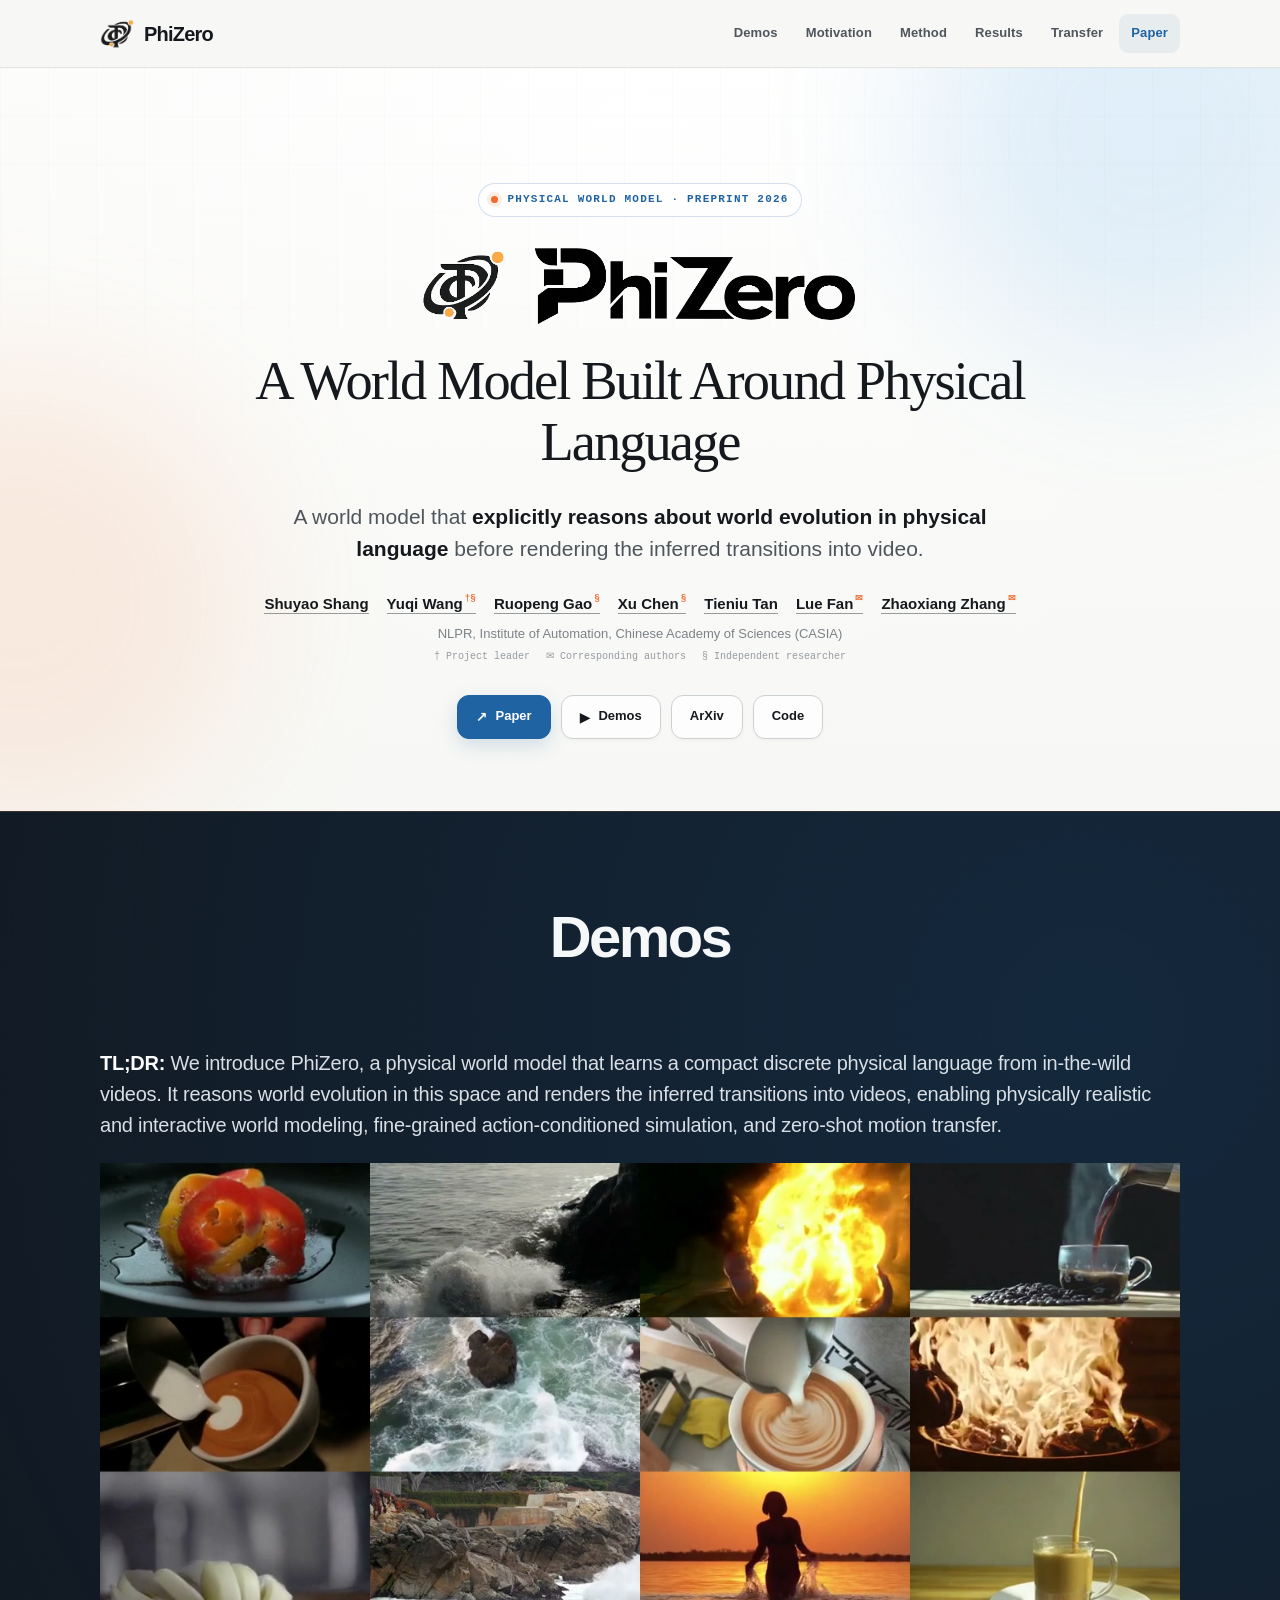
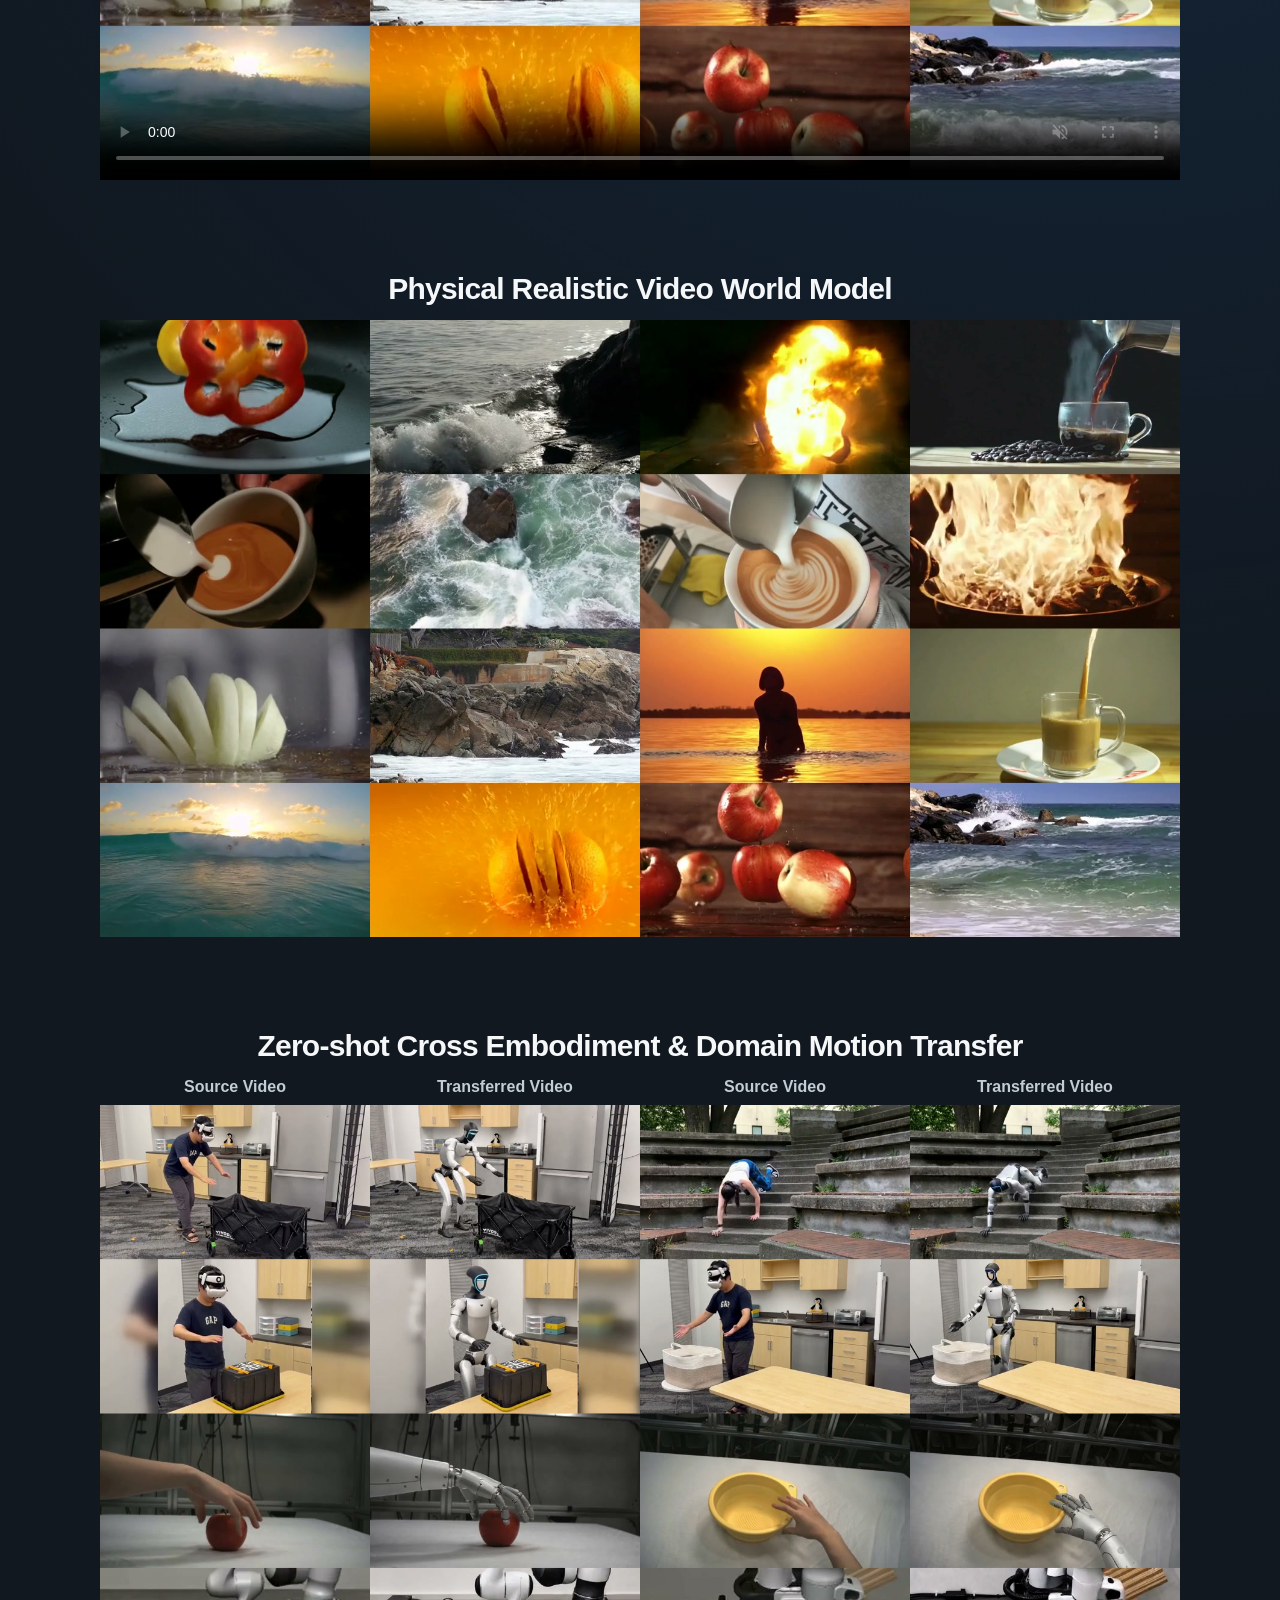
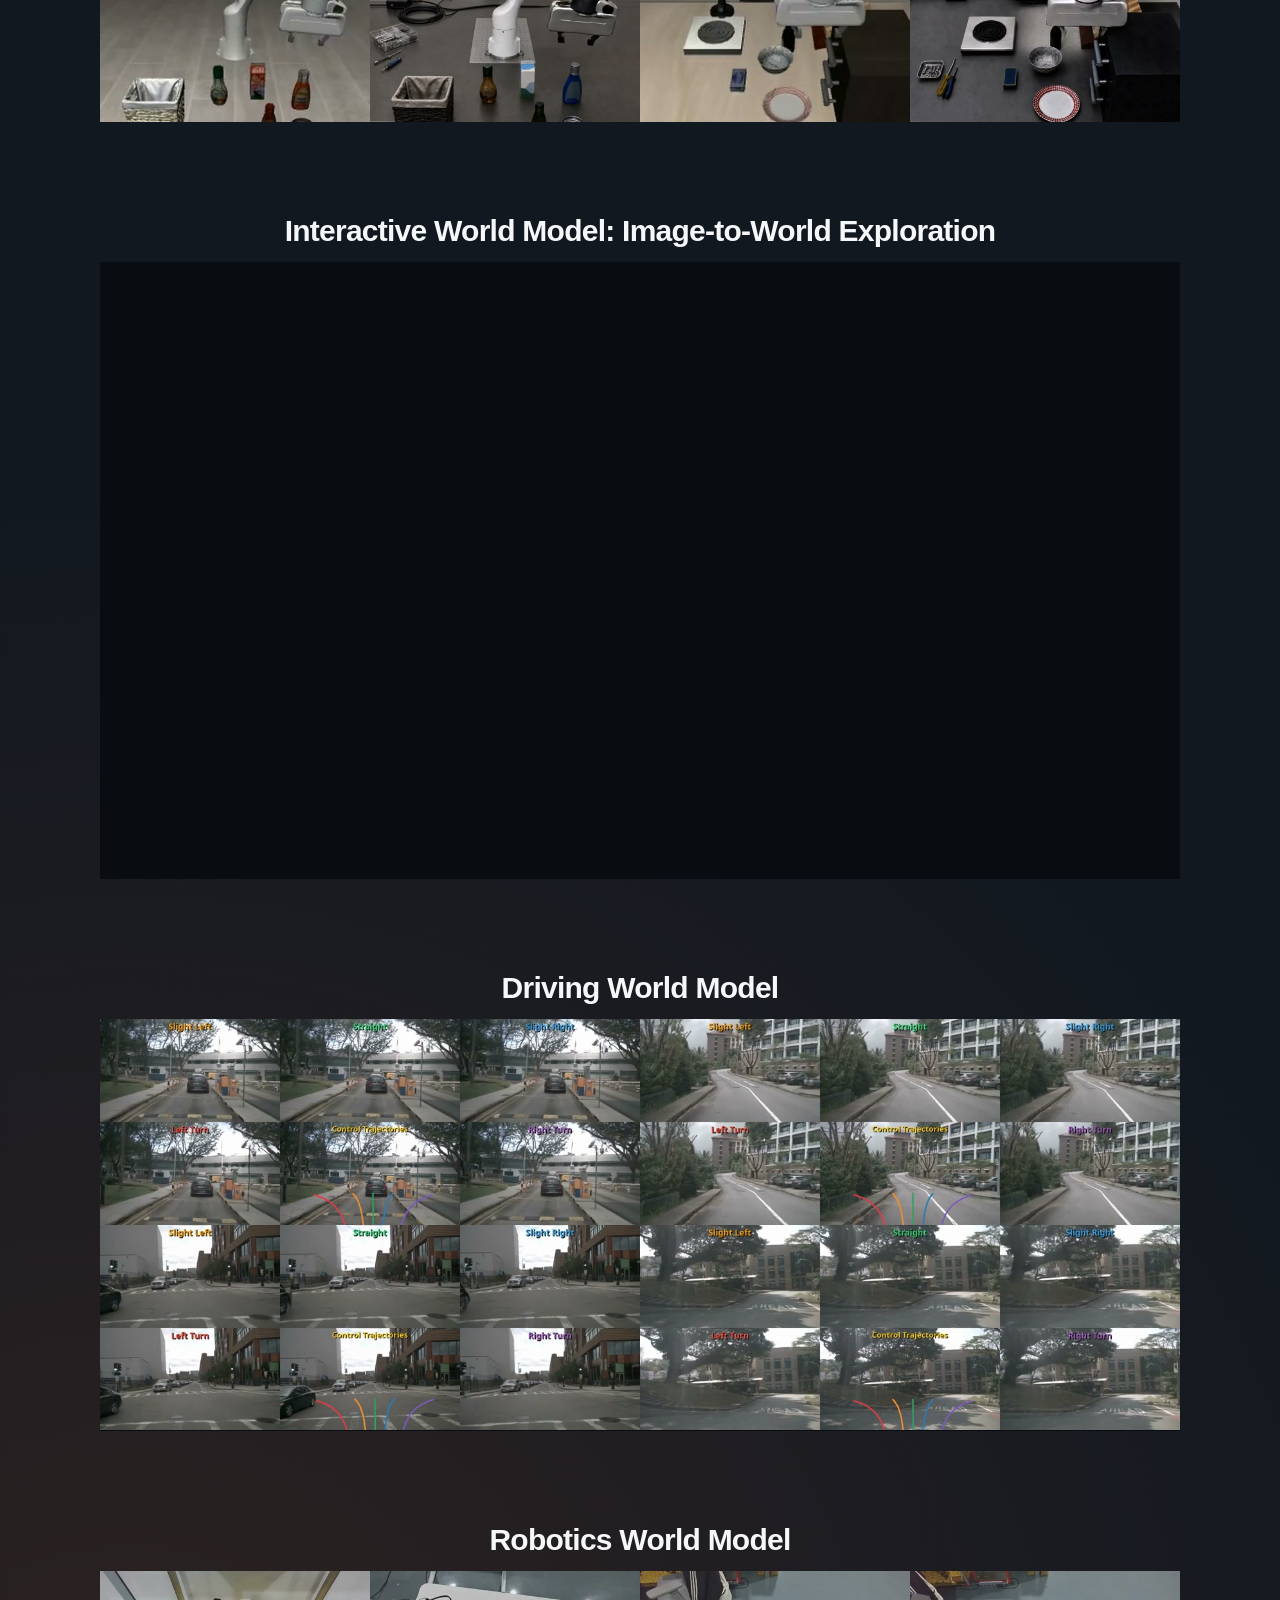
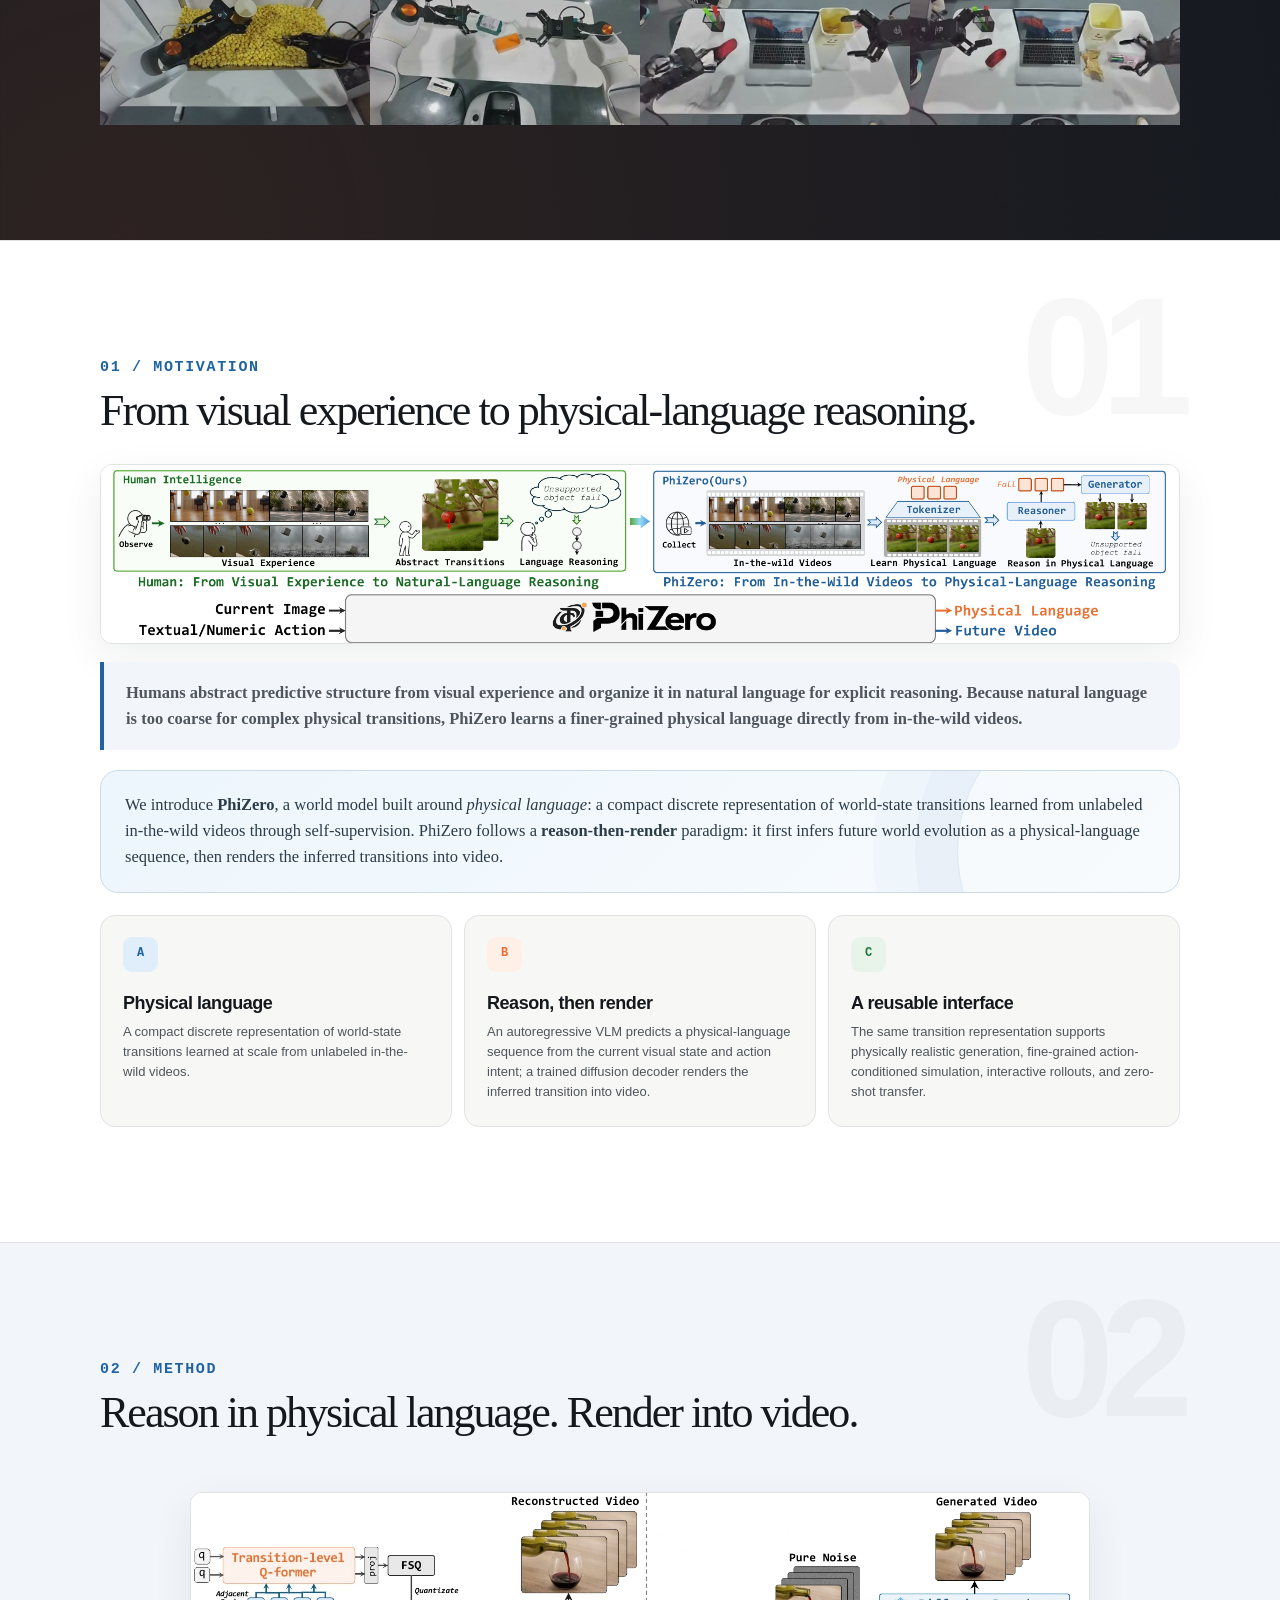
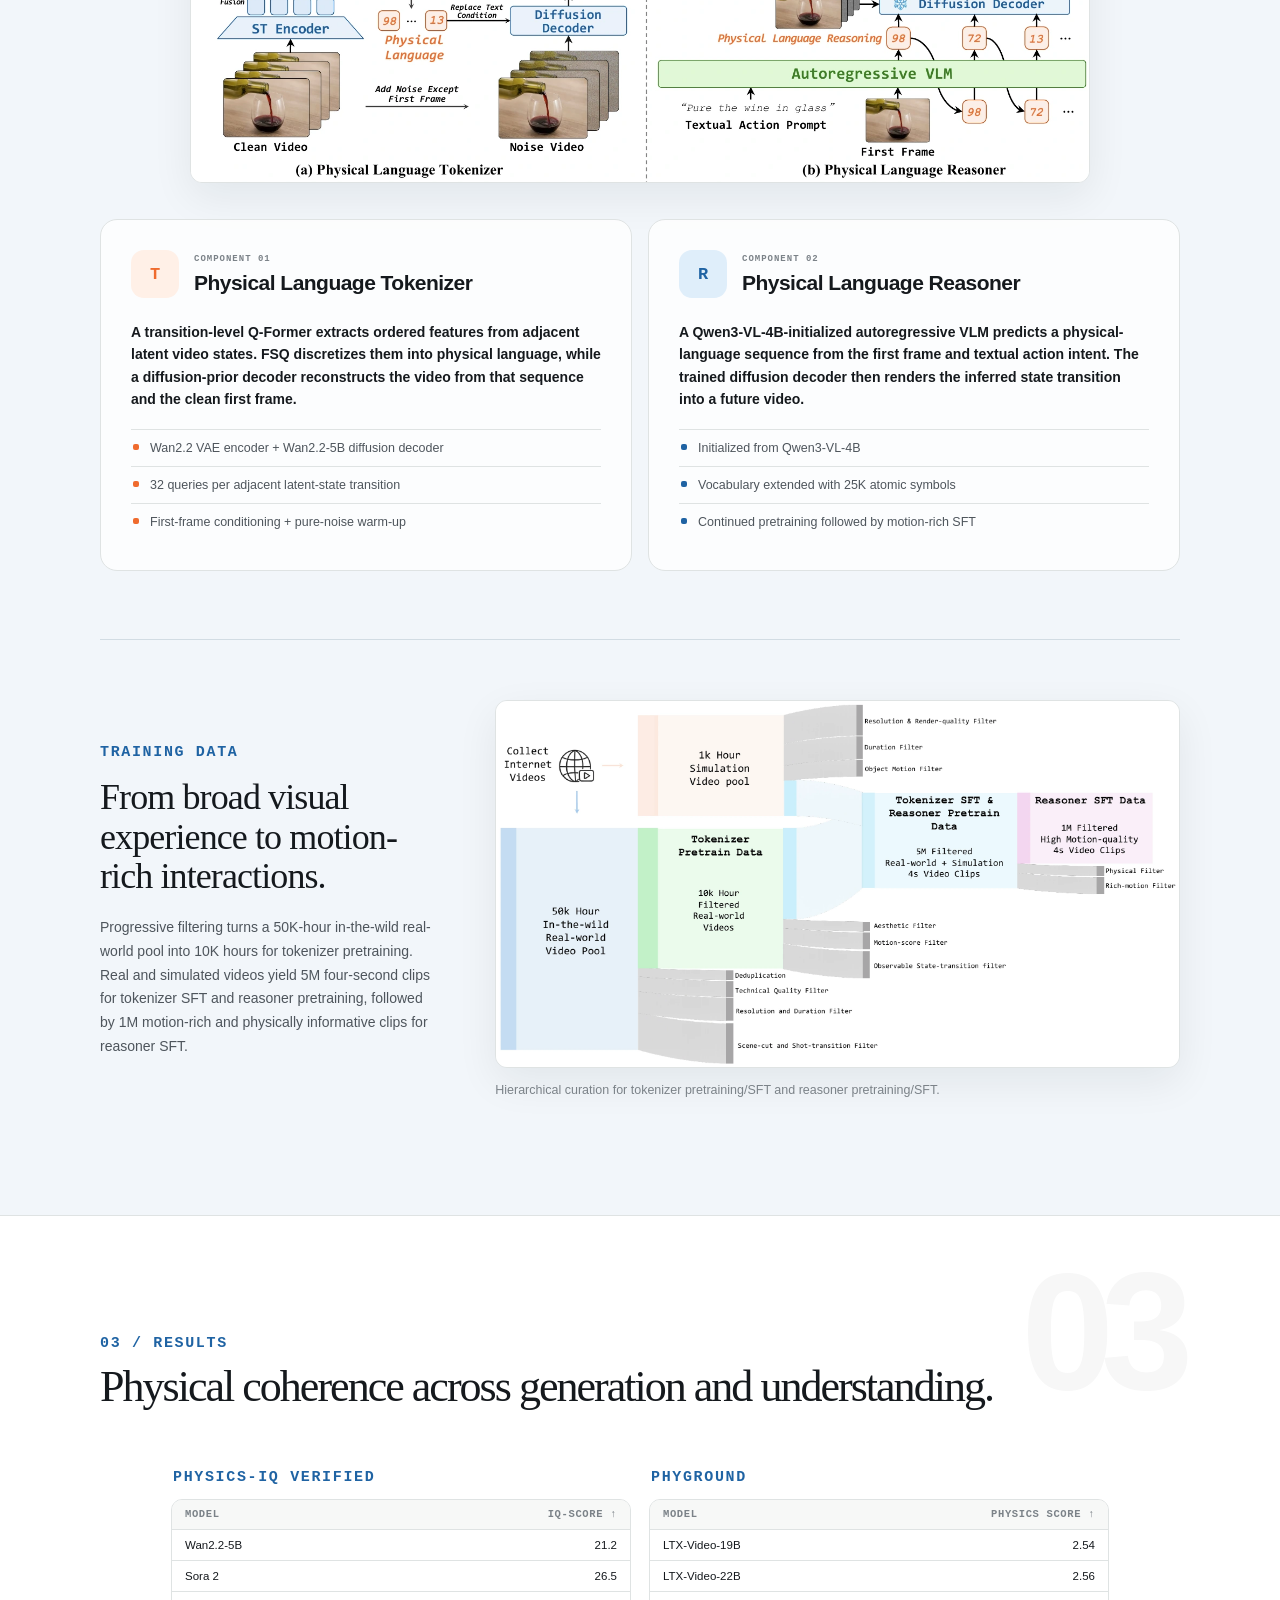
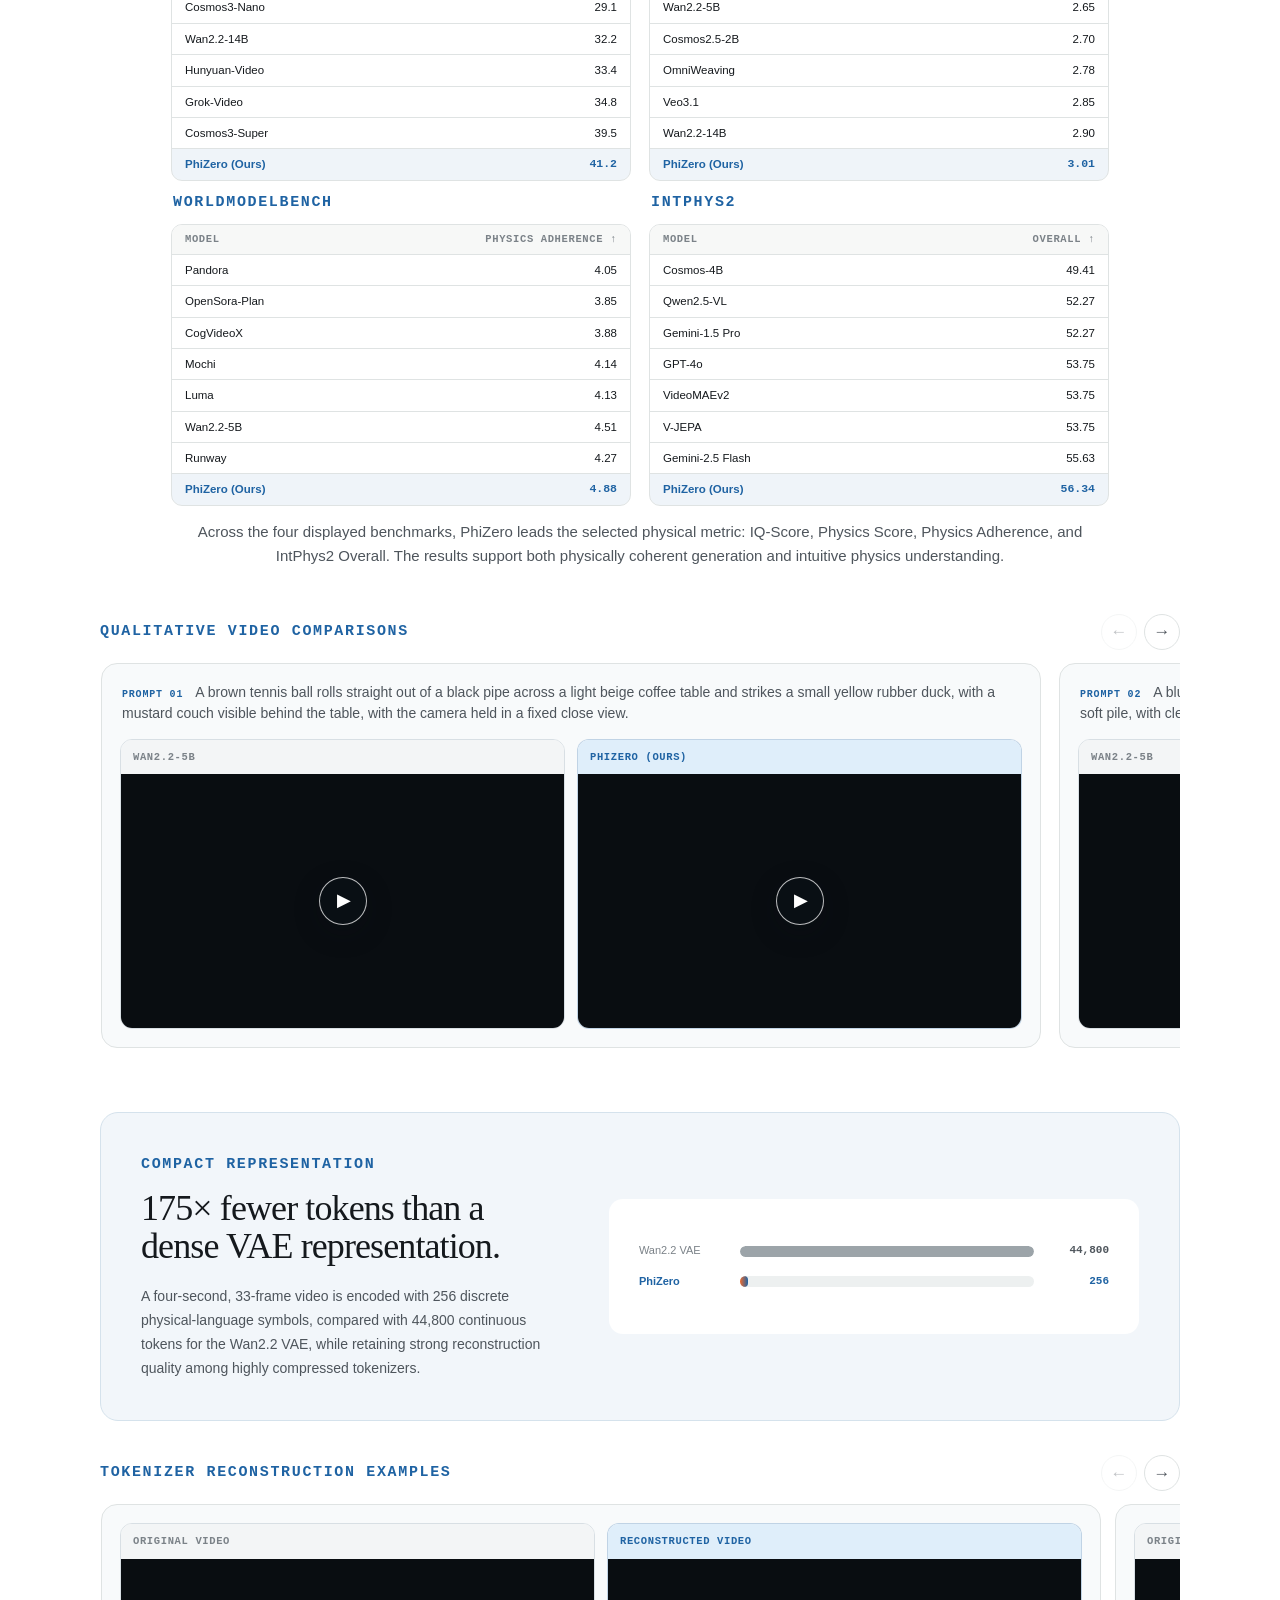
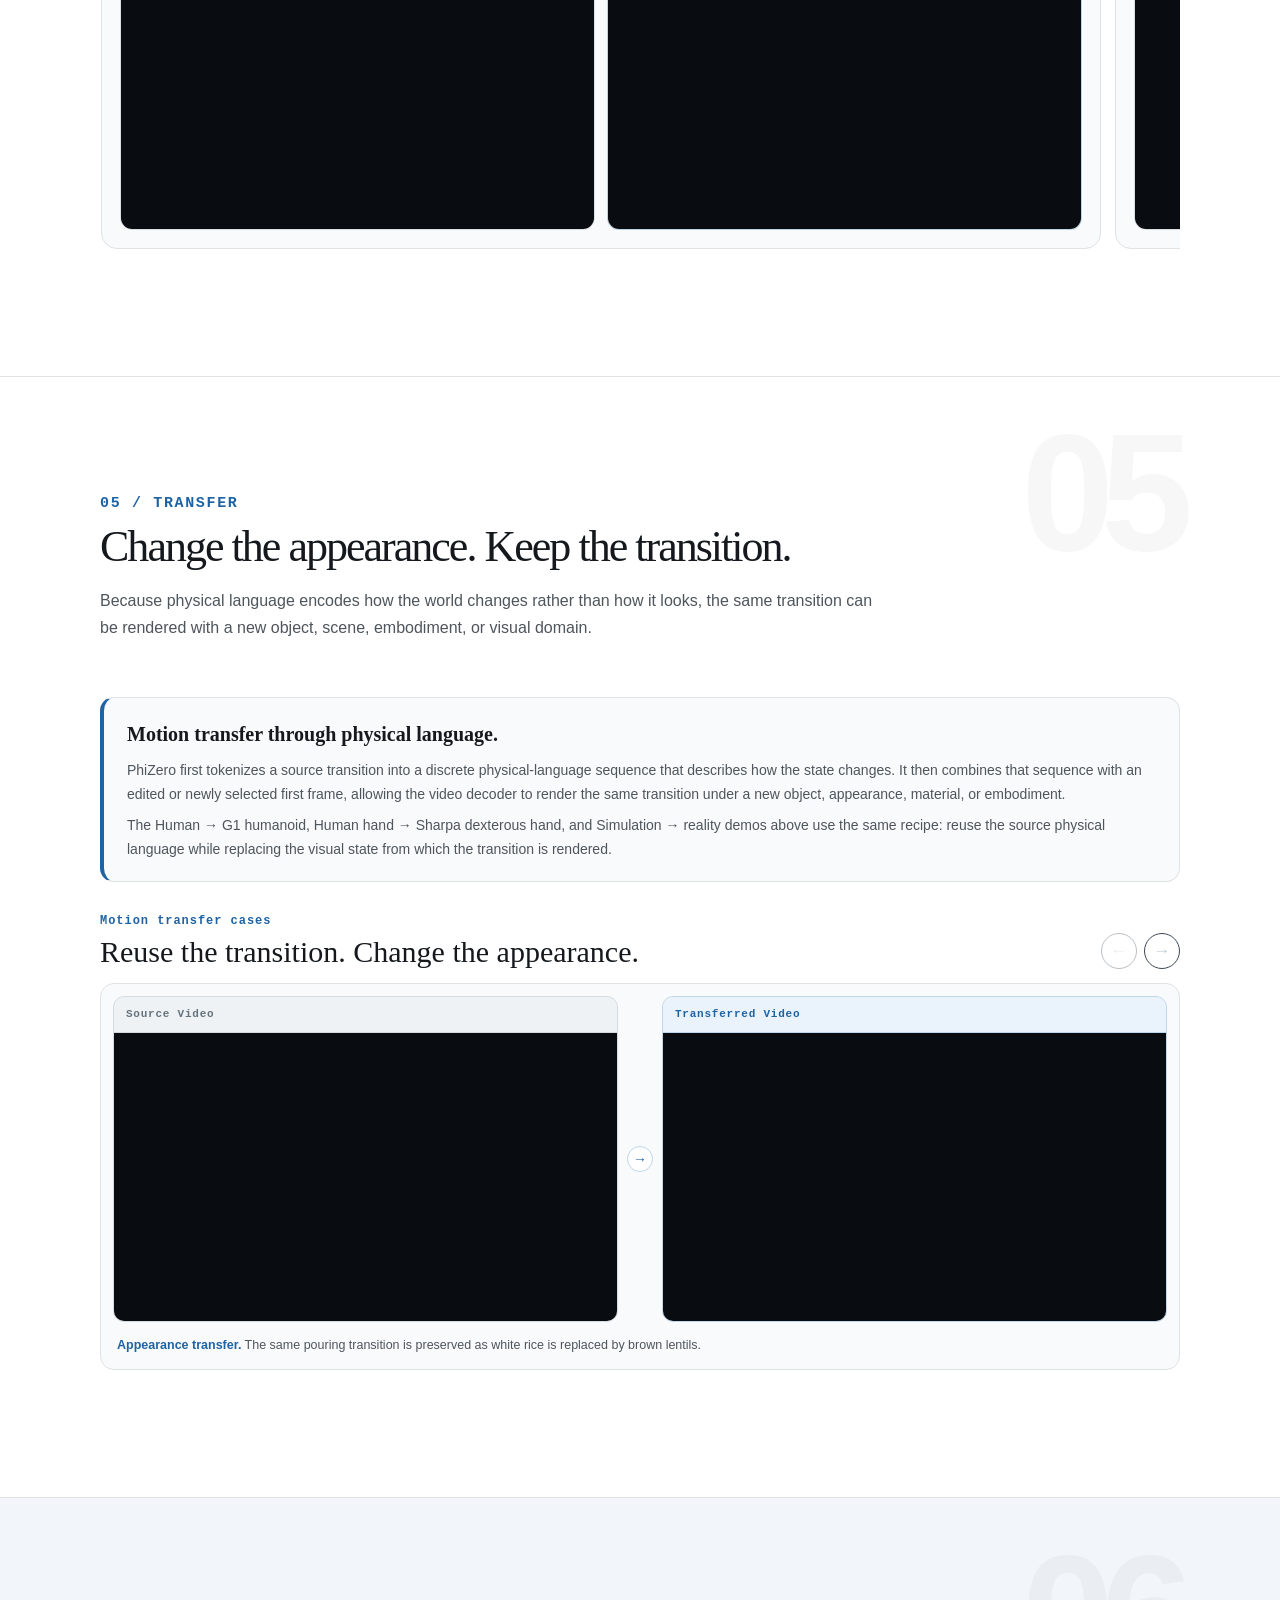
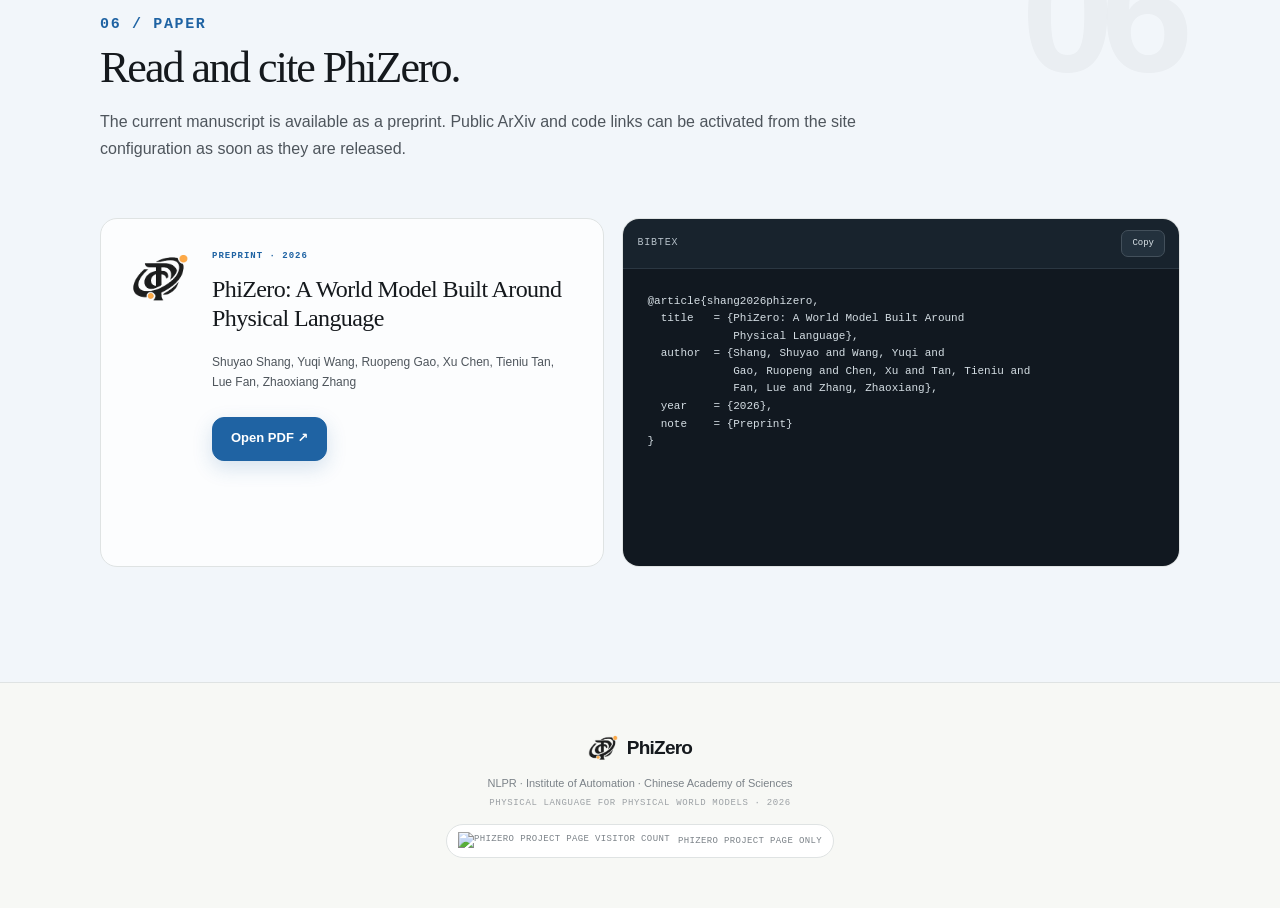
==== commit 72fc49fb: "Update paper and ArXiv links" ====
--- a/index.html
+++ b/index.html
@@ -71,7 +71,7 @@
       <div class="author-notes"><span>† Project leader</span><span>✉ Corresponding authors</span><span>§ Independent researcher</span></div>
 
       <div class="hero-actions">
-        <a class="button button-primary" href="./PhiZero.pdf?v=20260731" target="_blank" rel="noopener">
+        <a class="button button-primary" href="https://arxiv.org/pdf/2607.28624" target="_blank" rel="noopener">
           <span class="button-icon">↗</span> Paper
         </a>
         <a class="button" href="#demos"><span class="button-icon">▶</span> Demos</a>
@@ -606,7 +606,7 @@
           world modeling, fine-grained action-conditioned simulation, and zero-shot motion transfer.
         </p>
         <div class="mosaic-video-frame demo-reel-frame">
-          <video autoplay muted loop controls playsinline preload="metadata" poster="./assets/videos/phizero/PhiZero-demo.jpg">
+          <video autoplay loop controls playsinline preload="metadata" data-default-volume="0.2" poster="./assets/videos/phizero/PhiZero-demo.jpg">
             <source src="./assets/videos/phizero/PhiZero-demo.mp4" type="video/mp4" />
           </video>
         </div>
@@ -1212,7 +1212,7 @@
             <div class="paper-type">Preprint · 2026</div>
             <h3>PhiZero: A World Model Built Around Physical Language</h3>
             <p>Shuyao Shang, Yuqi Wang, Ruopeng Gao, Xu Chen, Tieniu Tan, Lue Fan, Zhaoxiang Zhang</p>
-            <a class="button button-primary" href="./PhiZero.pdf?v=20260731" target="_blank" rel="noopener">Open PDF ↗</a>
+            <a class="button button-primary" href="https://arxiv.org/pdf/2607.28624" target="_blank" rel="noopener">Open PDF ↗</a>
           </div>
         </div>
 
@@ -1255,6 +1255,6 @@
 </footer>
 
 <script src="./config.js?v=20260731"></script>
-<script src="./assets/js/main.js?v=20260731b"></script>
+<script src="./assets/js/main.js?v=20260731c"></script>
 </body>
 </html>
